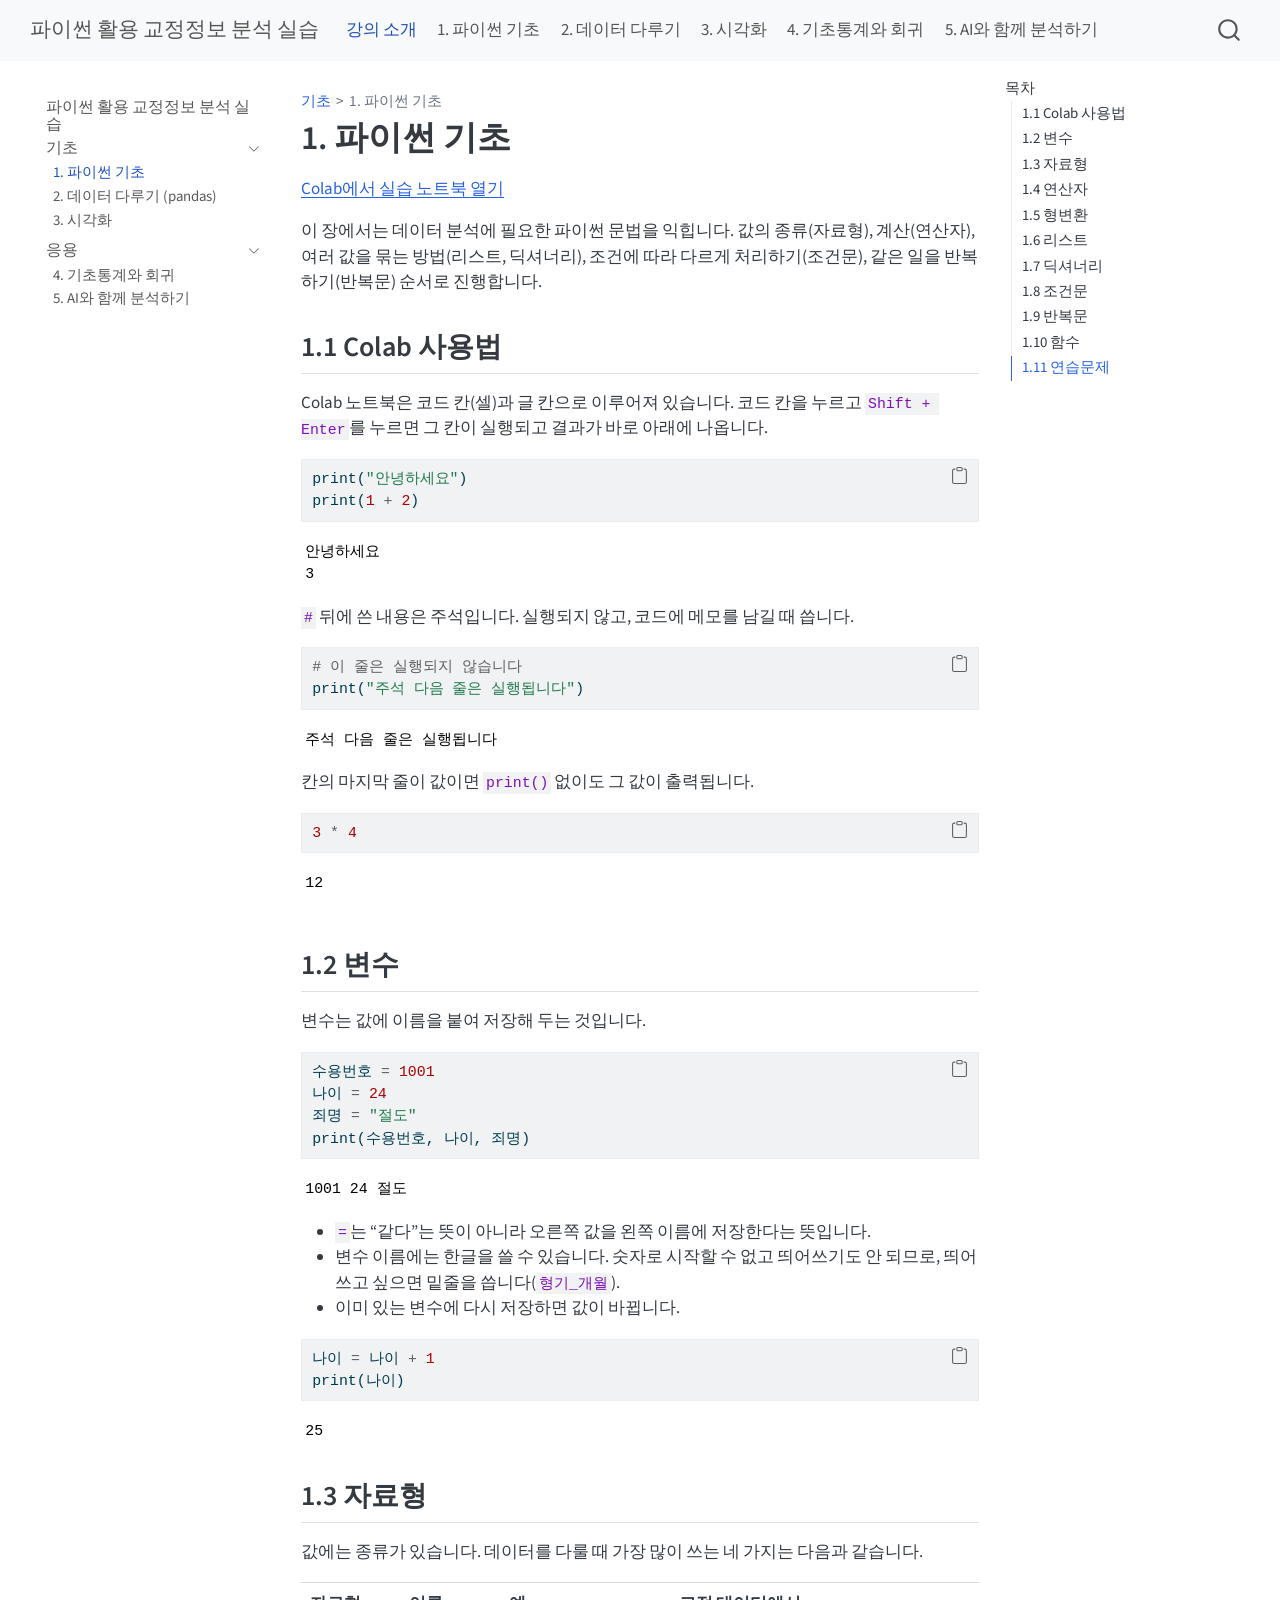
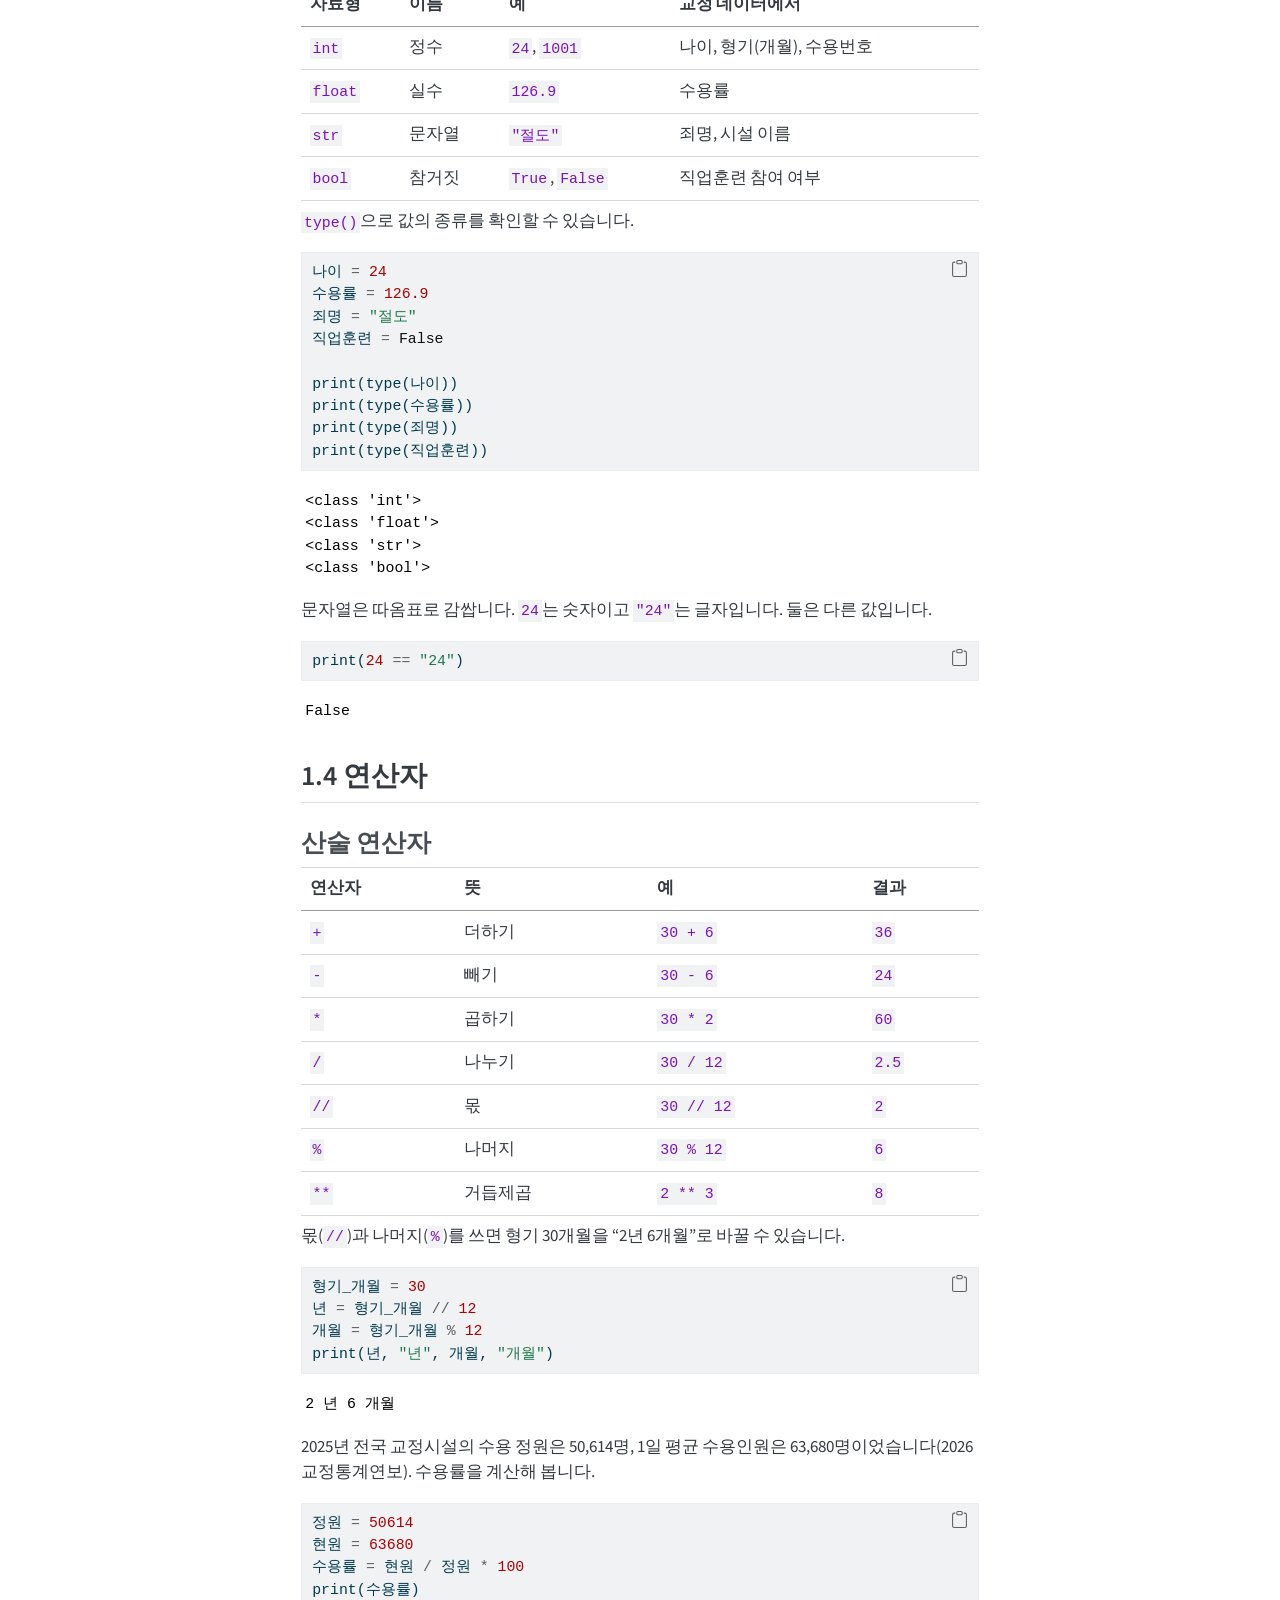
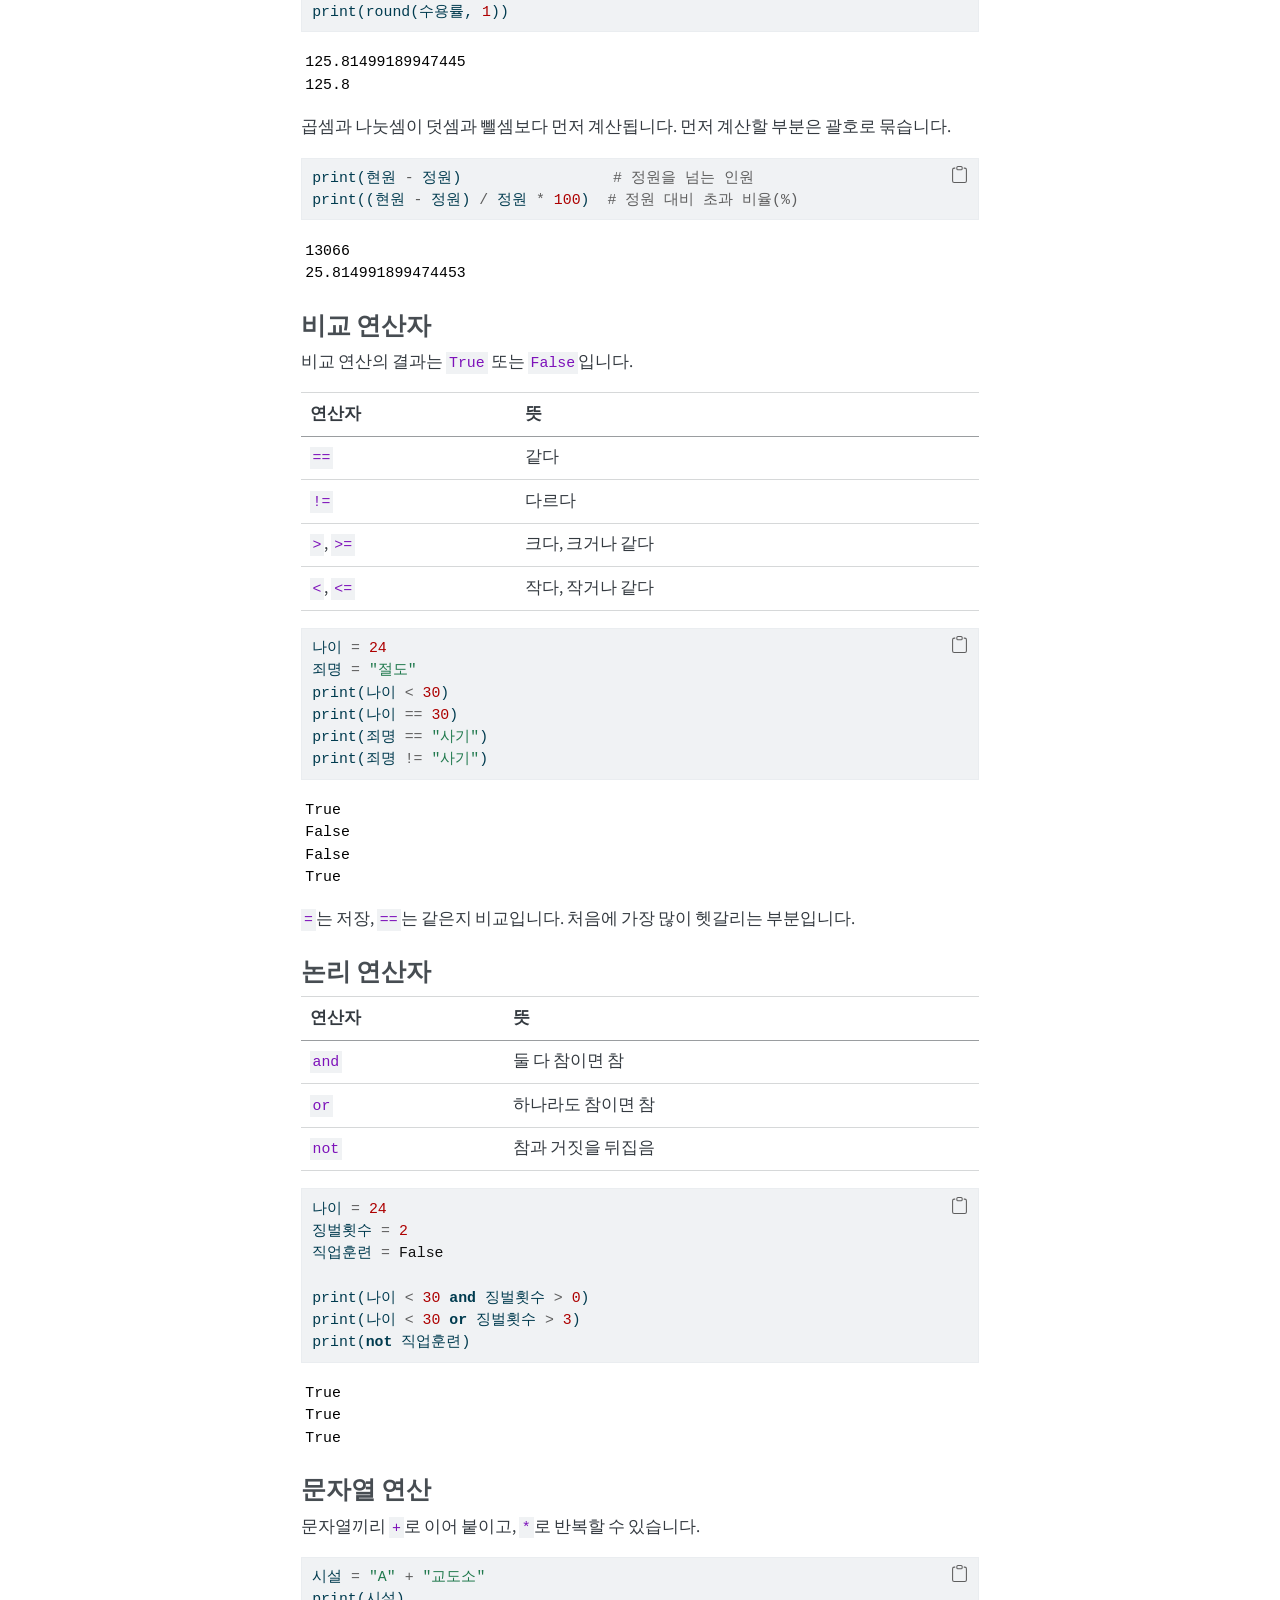
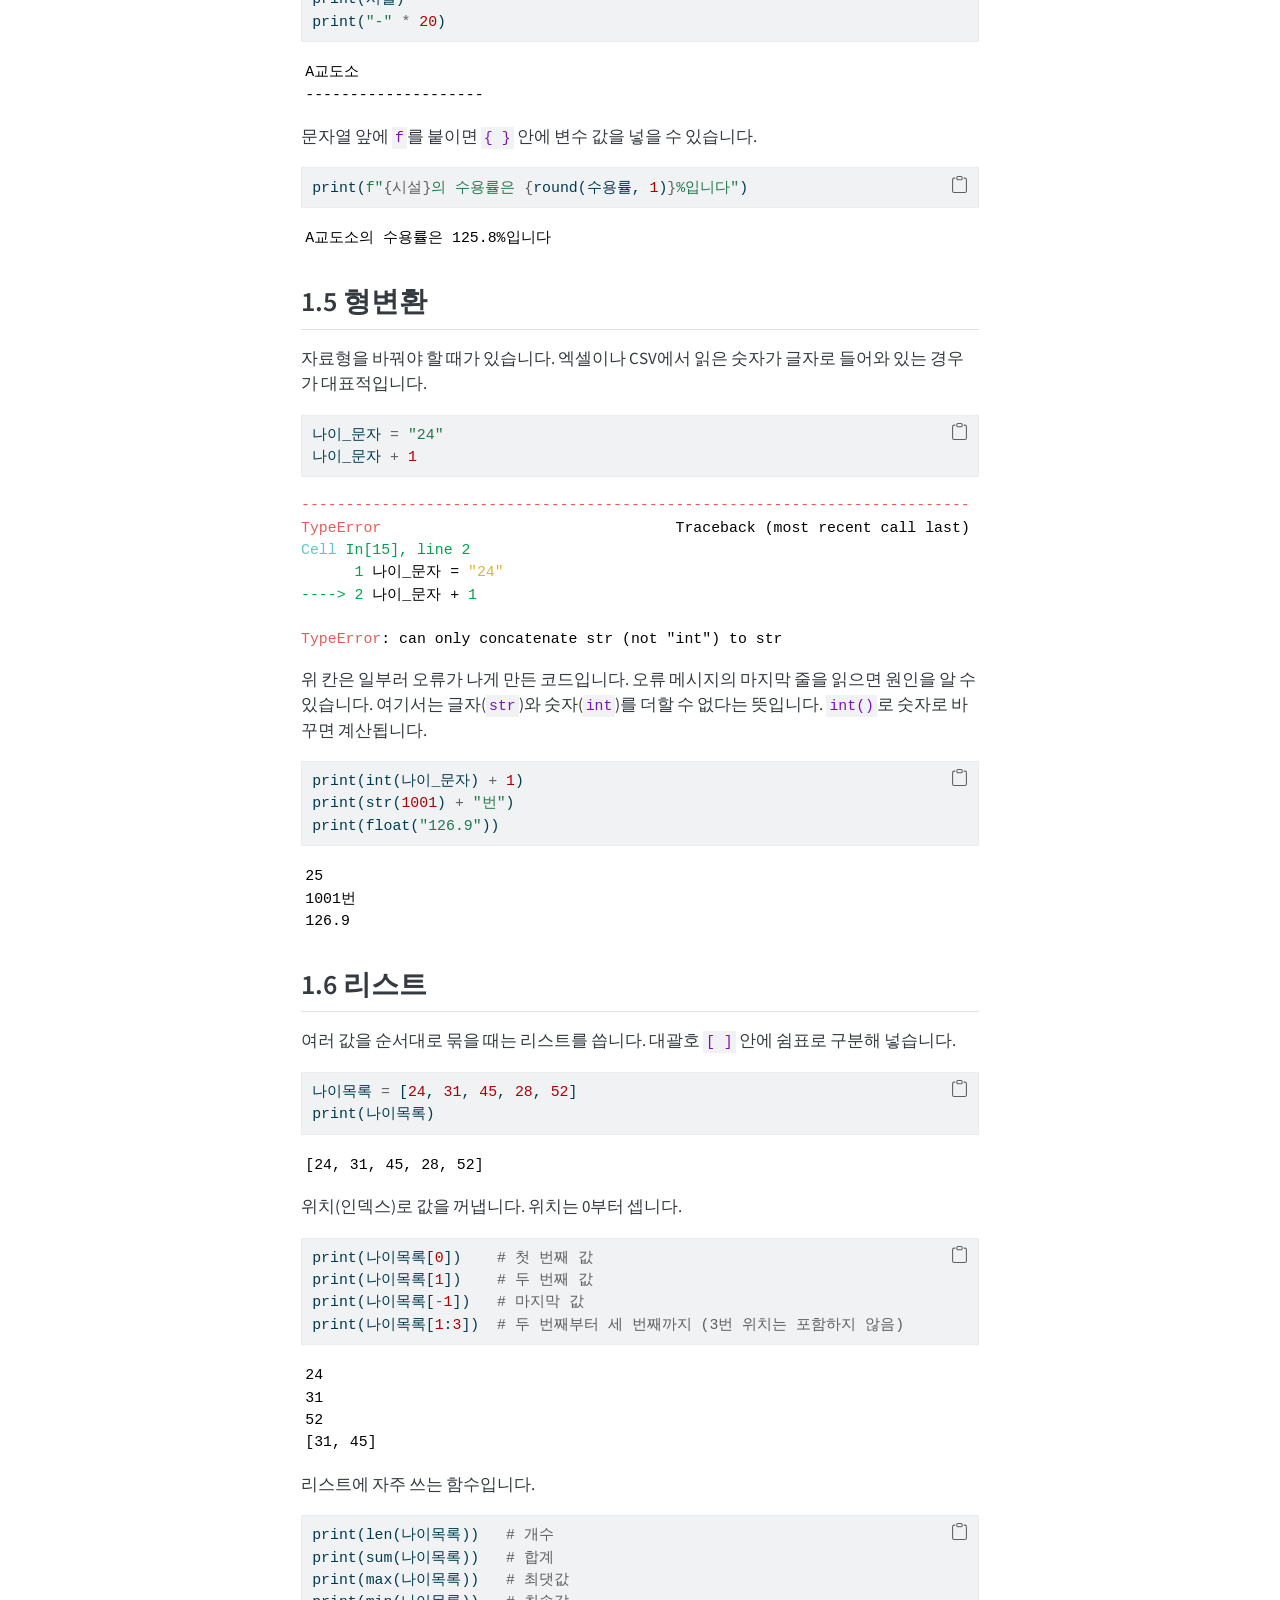
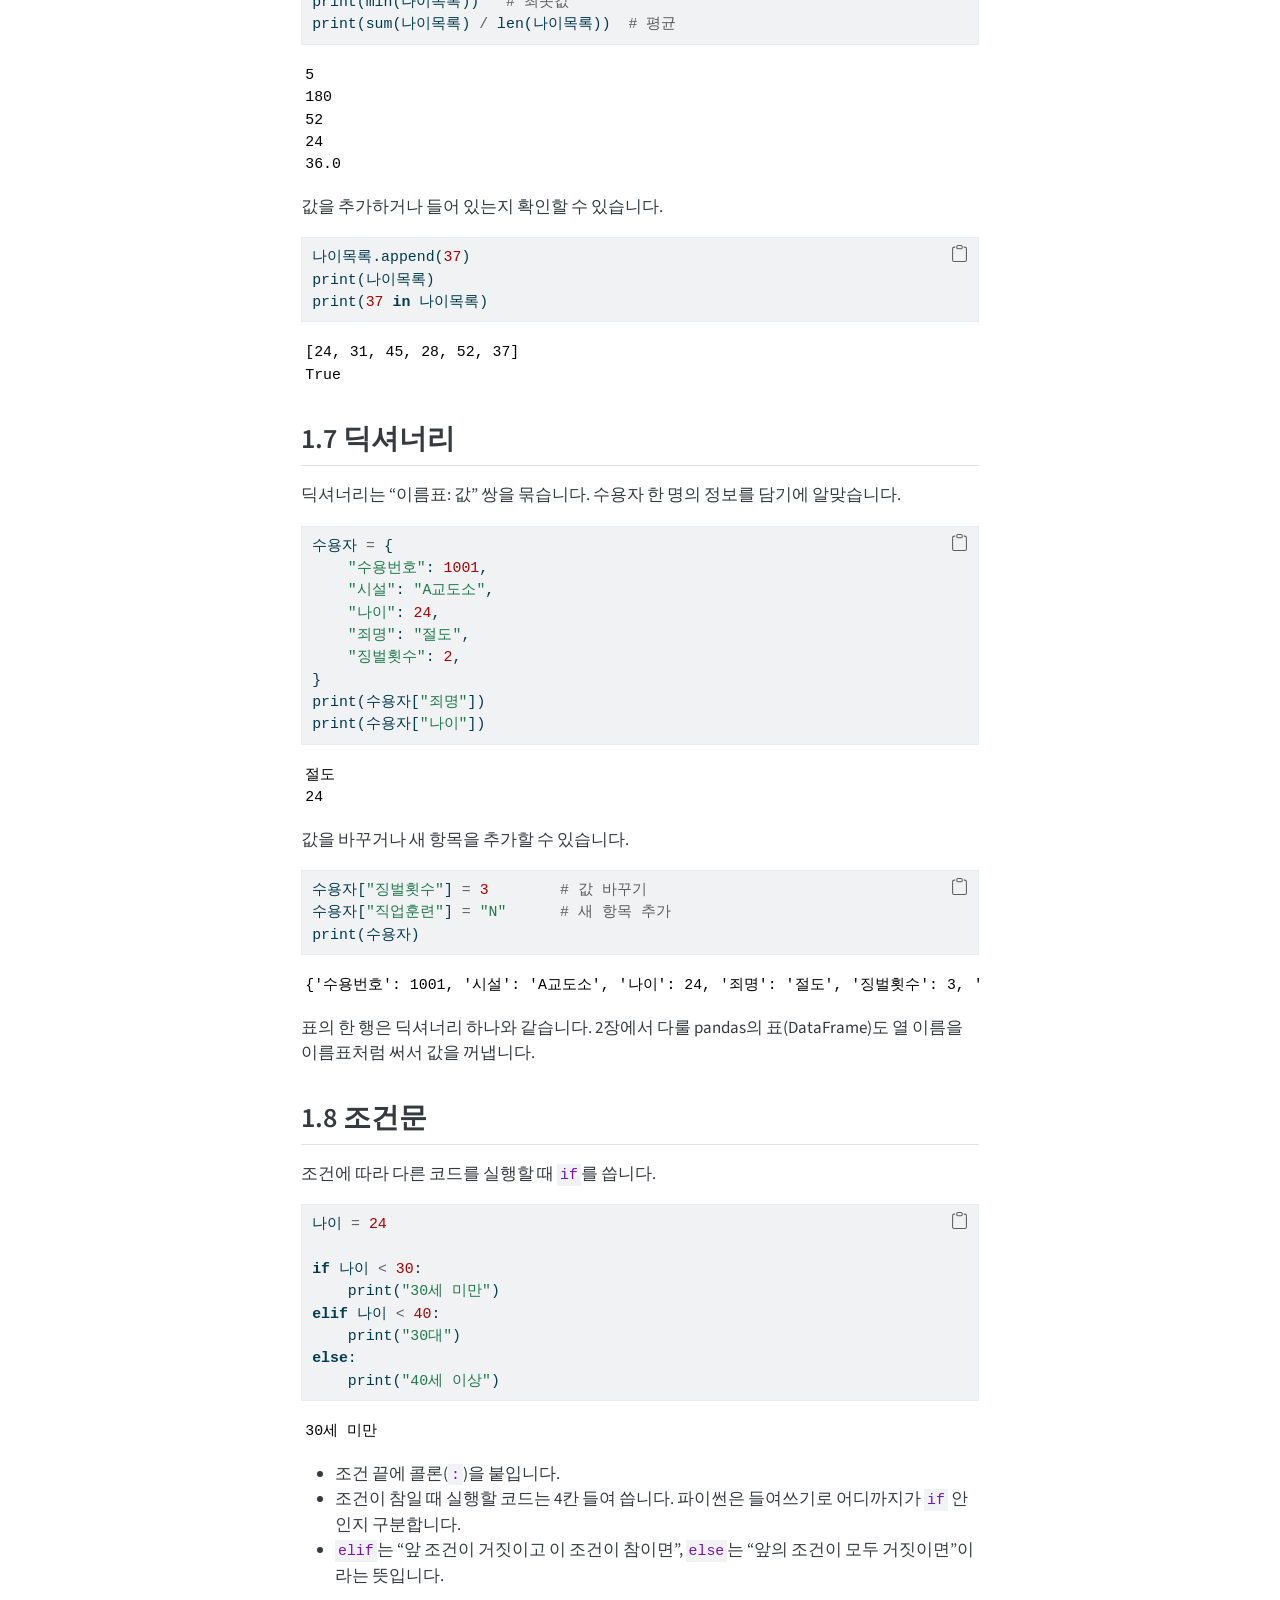
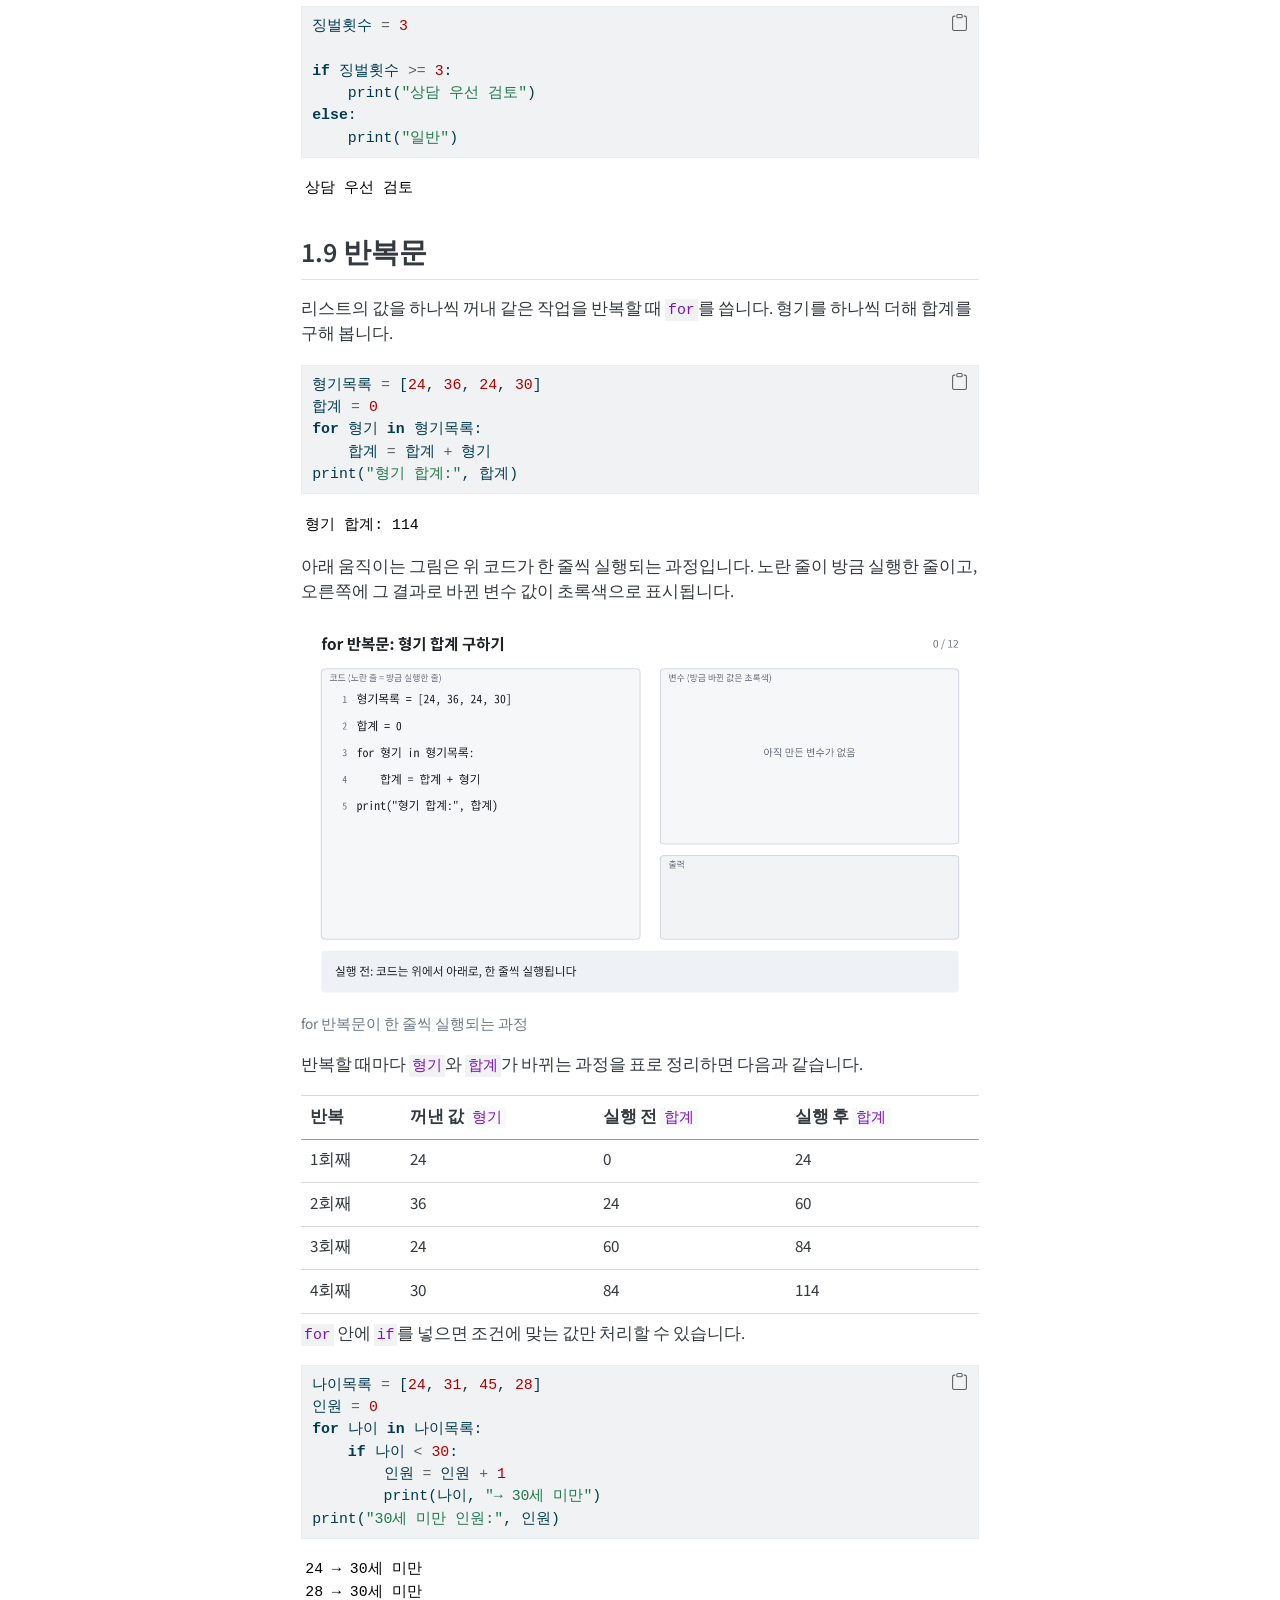
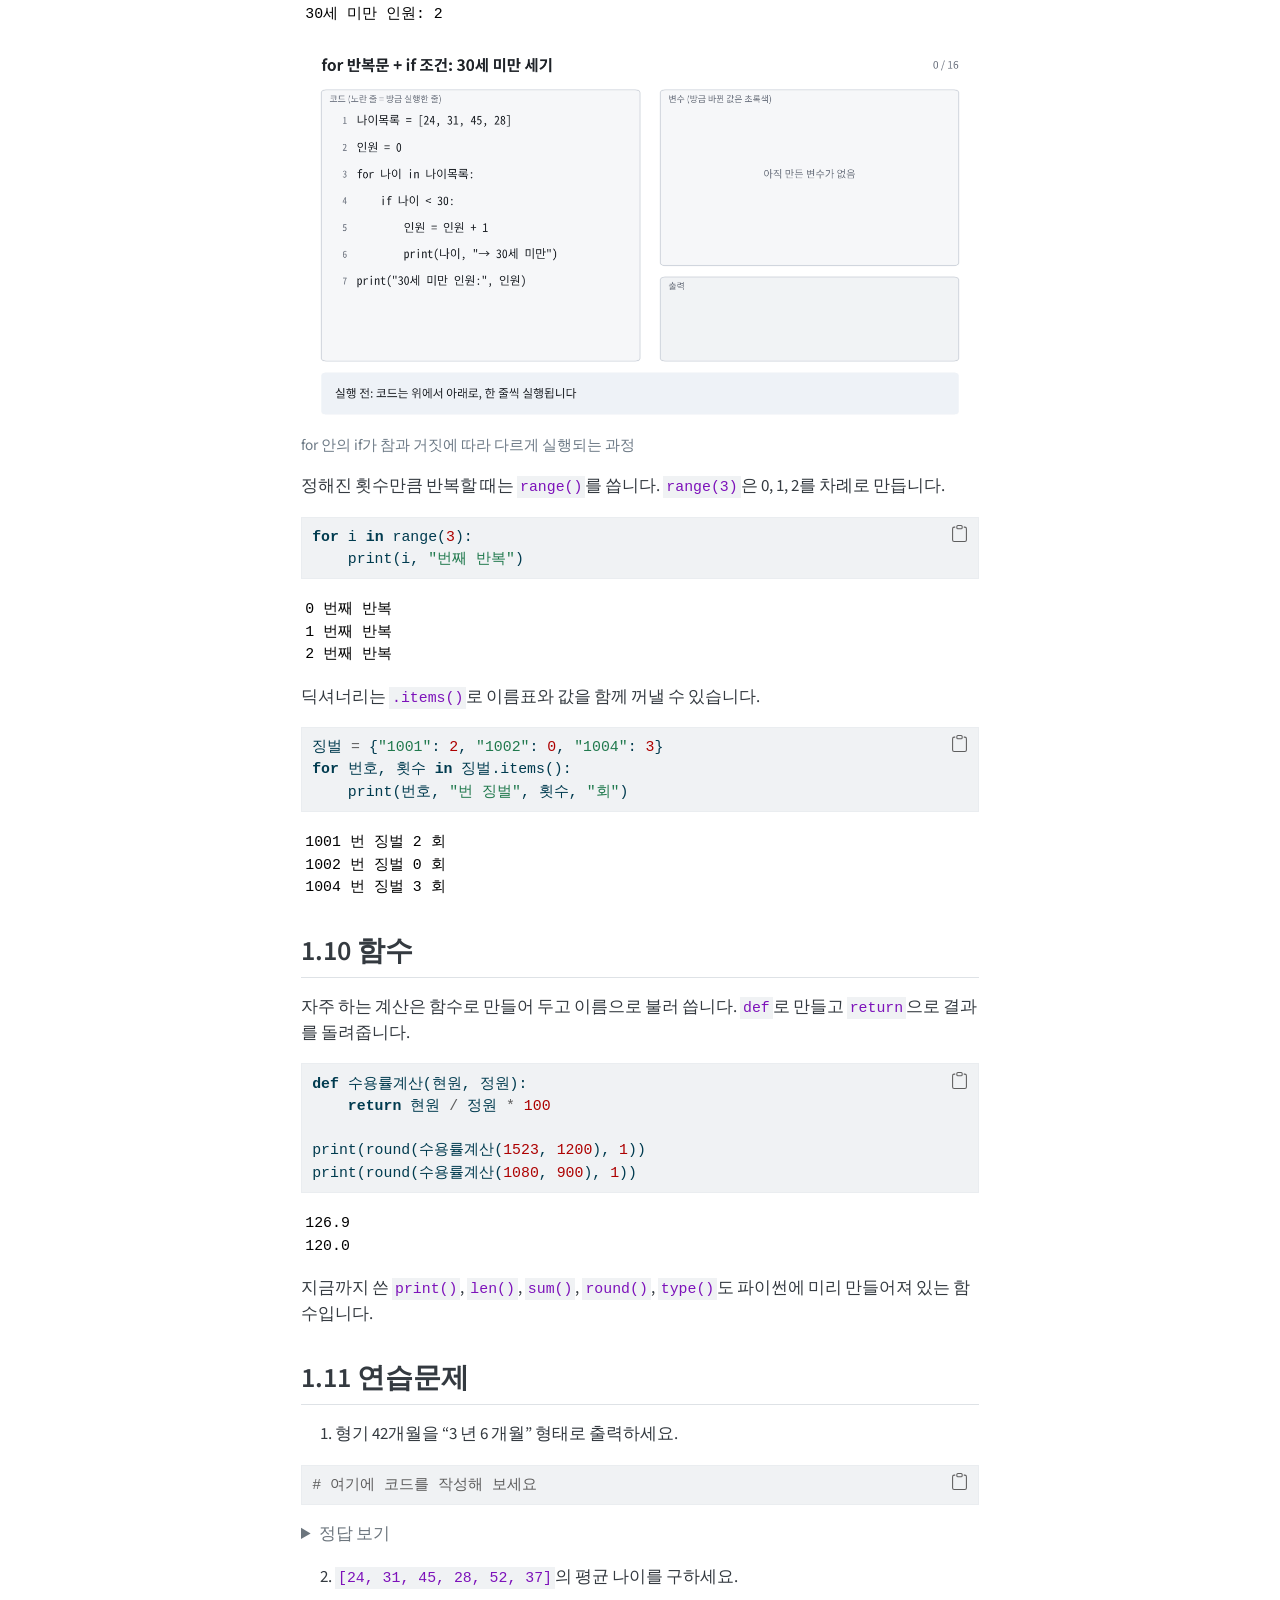
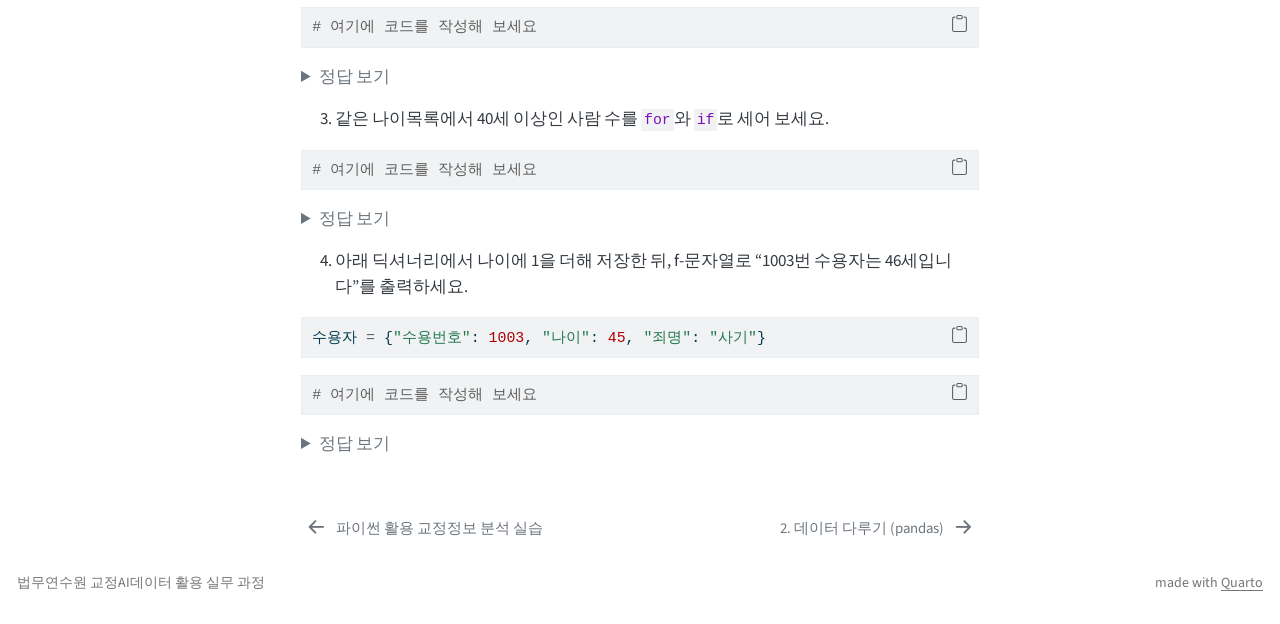
==== docs/01_python_basics.html @ 76ef96a1 "강의자료 초안: Quarto 웹사이트(1~5장), Colab 노트북, 움짤과 생성 도구" ====
<!DOCTYPE html>
<html xmlns="http://www.w3.org/1999/xhtml" lang="ko" xml:lang="ko"><head>

<meta charset="utf-8">
<meta name="generator" content="quarto-1.10.20">

<meta name="viewport" content="width=device-width, initial-scale=1.0, user-scalable=yes">


<title>1. 파이썬 기초 – 파이썬 활용 교정정보 분석 실습</title>
<style>
/* Default styles provided by pandoc.
** See https://pandoc.org/MANUAL.html#variables-for-html for config info.
*/
span.smallcaps{font-variant: small-caps;}
div.columns{display: flex; gap: 1.5em;}
div.column{flex: auto;}
@media screen {
div.columns{gap: min(4vw, 1.5em);}
div.column{overflow-x: auto;}
}
div.hanging-indent{margin-left: 1.5em; text-indent: -1.5em;}
ul.task-list{list-style: none;}
ul.task-list li input[type="checkbox"] {
  width: 0.8em;
  margin: 0 0.8em 0.2em -1em; /* quarto-specific, see https://github.com/quarto-dev/quarto-cli/issues/4556 */ 
  vertical-align: middle;
}
/* CSS for syntax highlighting */
html { -webkit-text-size-adjust: 100%; }
pre > code.sourceCode { white-space: pre; position: relative; }
pre > code.sourceCode > span { display: inline-block; line-height: 1.25; }
pre > code.sourceCode > span:empty { height: 1.2em; }
.sourceCode { overflow: visible; }
code.sourceCode > span { color: inherit; text-decoration: inherit; }
div.sourceCode { margin: 1em 0; }
pre.sourceCode { margin: 0; }
@media screen {
div.sourceCode { overflow: auto; }
}
@media print {
pre > code.sourceCode { white-space: pre-wrap; }
pre > code.sourceCode > span { text-indent: -5em; padding-left: 5em; }
}
pre.numberSource code
  { counter-reset: source-line 0; }
pre.numberSource code > span
  { position: relative; left: -4em; counter-increment: source-line; }
pre.numberSource code > span > a:first-child::before
  { content: counter(source-line);
    position: relative; left: -1em; text-align: right; vertical-align: baseline;
    border: none; display: inline-block;
    -webkit-touch-callout: none; -webkit-user-select: none;
    -khtml-user-select: none; -moz-user-select: none;
    -ms-user-select: none; user-select: none;
    padding: 0 4px; width: 4em;
  }
pre.numberSource { margin-left: 3em;  padding-left: 4px; }
div.sourceCode
  {   }
@media screen {
pre > code.sourceCode > span > a:first-child::before { text-decoration: underline; }
}
</style>


<script src="site_libs/quarto-nav/quarto-nav.js"></script>
<script src="site_libs/quarto-nav/headroom.min.js"></script>
<script src="site_libs/clipboard/clipboard.min.js"></script>
<script src="site_libs/quarto-search/autocomplete.umd.js"></script>
<script src="site_libs/quarto-search/fuse.min.js"></script>
<script src="site_libs/quarto-search/quarto-search.js"></script>
<meta name="quarto:offset" content="./">
<link href="./02_pandas.html" rel="next">
<link href="./index.html" rel="prev">
<script src="site_libs/quarto-html/quarto.js" type="module"></script>
<script src="site_libs/quarto-html/tabsets/tabsets.js" type="module"></script>
<script src="site_libs/quarto-html/popper.min.js"></script>
<script src="site_libs/quarto-html/tippy.umd.min.js"></script>
<script src="site_libs/quarto-html/anchor.min.js"></script>
<link href="site_libs/quarto-html/tippy.css" rel="stylesheet">
<link href="site_libs/quarto-html/quarto-syntax-highlighting-17888a1159294d3eb470f19f6f52f5a5.css" rel="stylesheet" id="quarto-text-highlighting-styles">
<script src="site_libs/bootstrap/bootstrap.min.js"></script>
<link href="site_libs/bootstrap/bootstrap-icons.css" rel="stylesheet">
<link href="site_libs/bootstrap/bootstrap-2933ca209de16f787bfe4fe53c4e45ee.min.css" rel="stylesheet" append-hash="true" id="quarto-bootstrap" data-mode="light">
<script id="quarto-search-options" type="application/json">{
  "location": "navbar",
  "copy-button": false,
  "collapse-after": 3,
  "panel-placement": "end",
  "type": "overlay",
  "limit": 50,
  "keyboard-shortcut": [
    "f",
    "/",
    "s"
  ],
  "show-item-context": false,
  "language": {
    "search-no-results-text": "일치 없음",
    "search-matching-documents-text": "일치된 문서",
    "search-copy-link-title": "검색 링크 복사",
    "search-hide-matches-text": "추가 검색 결과 숨기기",
    "search-more-match-text": "추가 검색결과",
    "search-more-matches-text": "추가 검색결과",
    "search-clear-button-title": "제거",
    "search-text-placeholder": "",
    "search-detached-cancel-button-title": "취소",
    "search-submit-button-title": "검색",
    "search-label": "검색"
  }
}</script>


</head>

<body class="nav-sidebar floating nav-fixed quarto-light">

<div id="quarto-search-results"></div>
  <header id="quarto-header" class="headroom fixed-top">
    <nav class="navbar navbar-expand-lg " data-bs-theme="dark">
      <div class="navbar-container container-fluid">
      <div class="navbar-brand-container mx-auto">
    <a class="navbar-brand" href="./index.html">
    <span class="navbar-title">파이썬 활용 교정정보 분석 실습</span>
    </a>
  </div>
            <div id="quarto-search" class="" title="검색"></div>
          <button class="navbar-toggler" type="button" data-bs-toggle="collapse" data-bs-target="#navbarCollapse" aria-controls="navbarCollapse" role="menu" aria-expanded="false" aria-label="탐색 전환" onclick="if (window.quartoToggleHeadroom) { window.quartoToggleHeadroom(); }">
  <span class="navbar-toggler-icon"></span>
</button>
          <div class="collapse navbar-collapse" id="navbarCollapse">
            <ul class="navbar-nav navbar-nav-scroll me-auto">
  <li class="nav-item">
    <a class="nav-link active" href="./index.html" aria-current="page"> 
<span class="menu-text">강의 소개</span></a>
  </li>  
  <li class="nav-item">
    <a class="nav-link" href="./01_python_basics.html"> 
<span class="menu-text">1. 파이썬 기초</span></a>
  </li>  
  <li class="nav-item">
    <a class="nav-link" href="./02_pandas.html"> 
<span class="menu-text">2. 데이터 다루기</span></a>
  </li>  
  <li class="nav-item">
    <a class="nav-link" href="./03_visualization.html"> 
<span class="menu-text">3. 시각화</span></a>
  </li>  
  <li class="nav-item">
    <a class="nav-link" href="./04_statistics.html"> 
<span class="menu-text">4. 기초통계와 회귀</span></a>
  </li>  
  <li class="nav-item">
    <a class="nav-link" href="./05_ai.html"> 
<span class="menu-text">5. AI와 함께 분석하기</span></a>
  </li>  
</ul>
          </div> <!-- /navcollapse -->
            <div class="quarto-navbar-tools">
</div>
      </div> <!-- /container-fluid -->
    </nav>
  <nav class="quarto-secondary-nav">
    <div class="container-fluid d-flex">
      <button type="button" class="quarto-btn-toggle btn" data-bs-toggle="collapse" role="button" data-bs-target=".quarto-sidebar-collapse-item" aria-controls="quarto-sidebar" aria-expanded="false" aria-label="사이드바 전환" onclick="if (window.quartoToggleHeadroom) { window.quartoToggleHeadroom(); }">
        <i class="bi bi-layout-text-sidebar-reverse"></i>
      </button>
        <nav class="quarto-page-breadcrumbs" aria-label="breadcrumb"><ol class="breadcrumb"><li class="breadcrumb-item"><a href="./01_python_basics.html">기초</a></li><li class="breadcrumb-item"><a href="./01_python_basics.html">1. 파이썬 기초</a></li></ol></nav>
        <a class="flex-grow-1" role="navigation" data-bs-toggle="collapse" data-bs-target=".quarto-sidebar-collapse-item" aria-controls="quarto-sidebar" aria-expanded="false" aria-label="사이드바 전환" onclick="if (window.quartoToggleHeadroom) { window.quartoToggleHeadroom(); }">      
        </a>
    </div>
  </nav>
</header>
<!-- content -->
<div id="quarto-content" class="quarto-container page-columns page-rows-contents page-layout-article page-navbar">
<!-- sidebar -->
  <nav id="quarto-sidebar" class="sidebar collapse collapse-horizontal quarto-sidebar-collapse-item sidebar-navigation floating overflow-auto">
    <div class="sidebar-menu-container"> 
    <ul class="list-unstyled mt-1">
        <li class="sidebar-item">
  <div class="sidebar-item-container"> 
  <a href="./index.html" class="sidebar-item-text sidebar-link">
 <span class="menu-text">파이썬 활용 교정정보 분석 실습</span></a>
  </div>
</li>
        <li class="sidebar-item sidebar-item-section">
      <div class="sidebar-item-container"> 
            <a class="sidebar-item-text sidebar-link text-start" data-bs-toggle="collapse" data-bs-target="#quarto-sidebar-section-1" role="navigation" aria-expanded="true">
 <span class="menu-text">기초</span></a>
          <a class="sidebar-item-toggle text-start" data-bs-toggle="collapse" data-bs-target="#quarto-sidebar-section-1" role="navigation" aria-expanded="true" aria-label="토글 섹션">
            <i class="bi bi-chevron-right ms-2"></i>
          </a> 
      </div>
      <ul id="quarto-sidebar-section-1" class="collapse list-unstyled sidebar-section depth1 show">  
          <li class="sidebar-item">
  <div class="sidebar-item-container"> 
  <a href="./01_python_basics.html" class="sidebar-item-text sidebar-link active">
 <span class="menu-text">1. 파이썬 기초</span></a>
  </div>
</li>
          <li class="sidebar-item">
  <div class="sidebar-item-container"> 
  <a href="./02_pandas.html" class="sidebar-item-text sidebar-link">
 <span class="menu-text">2. 데이터 다루기 (pandas)</span></a>
  </div>
</li>
          <li class="sidebar-item">
  <div class="sidebar-item-container"> 
  <a href="./03_visualization.html" class="sidebar-item-text sidebar-link">
 <span class="menu-text">3. 시각화</span></a>
  </div>
</li>
      </ul>
  </li>
        <li class="sidebar-item sidebar-item-section">
      <div class="sidebar-item-container"> 
            <a class="sidebar-item-text sidebar-link text-start" data-bs-toggle="collapse" data-bs-target="#quarto-sidebar-section-2" role="navigation" aria-expanded="true">
 <span class="menu-text">응용</span></a>
          <a class="sidebar-item-toggle text-start" data-bs-toggle="collapse" data-bs-target="#quarto-sidebar-section-2" role="navigation" aria-expanded="true" aria-label="토글 섹션">
            <i class="bi bi-chevron-right ms-2"></i>
          </a> 
      </div>
      <ul id="quarto-sidebar-section-2" class="collapse list-unstyled sidebar-section depth1 show">  
          <li class="sidebar-item">
  <div class="sidebar-item-container"> 
  <a href="./04_statistics.html" class="sidebar-item-text sidebar-link">
 <span class="menu-text">4. 기초통계와 회귀</span></a>
  </div>
</li>
          <li class="sidebar-item">
  <div class="sidebar-item-container"> 
  <a href="./05_ai.html" class="sidebar-item-text sidebar-link">
 <span class="menu-text">5. AI와 함께 분석하기</span></a>
  </div>
</li>
      </ul>
  </li>
    </ul>
    </div>
</nav>
<div id="quarto-sidebar-glass" class="quarto-sidebar-collapse-item" data-bs-toggle="collapse" data-bs-target=".quarto-sidebar-collapse-item"></div>
<!-- margin-sidebar -->
    <div id="quarto-margin-sidebar" class="sidebar margin-sidebar">
        <nav id="TOC" role="doc-toc" class="toc-active">
    <h2 id="toc-title">목차</h2>
   
  <ul>
  <li><a href="#colab-사용법" id="toc-colab-사용법" class="nav-link active" data-scroll-target="#colab-사용법">1.1 Colab 사용법</a></li>
  <li><a href="#변수" id="toc-변수" class="nav-link" data-scroll-target="#변수">1.2 변수</a></li>
  <li><a href="#자료형" id="toc-자료형" class="nav-link" data-scroll-target="#자료형">1.3 자료형</a></li>
  <li><a href="#연산자" id="toc-연산자" class="nav-link" data-scroll-target="#연산자">1.4 연산자</a>
  <ul class="collapse">
  <li><a href="#산술-연산자" id="toc-산술-연산자" class="nav-link" data-scroll-target="#산술-연산자">산술 연산자</a></li>
  <li><a href="#비교-연산자" id="toc-비교-연산자" class="nav-link" data-scroll-target="#비교-연산자">비교 연산자</a></li>
  <li><a href="#논리-연산자" id="toc-논리-연산자" class="nav-link" data-scroll-target="#논리-연산자">논리 연산자</a></li>
  <li><a href="#문자열-연산" id="toc-문자열-연산" class="nav-link" data-scroll-target="#문자열-연산">문자열 연산</a></li>
  </ul></li>
  <li><a href="#형변환" id="toc-형변환" class="nav-link" data-scroll-target="#형변환">1.5 형변환</a></li>
  <li><a href="#리스트" id="toc-리스트" class="nav-link" data-scroll-target="#리스트">1.6 리스트</a></li>
  <li><a href="#딕셔너리" id="toc-딕셔너리" class="nav-link" data-scroll-target="#딕셔너리">1.7 딕셔너리</a></li>
  <li><a href="#조건문" id="toc-조건문" class="nav-link" data-scroll-target="#조건문">1.8 조건문</a></li>
  <li><a href="#반복문" id="toc-반복문" class="nav-link" data-scroll-target="#반복문">1.9 반복문</a></li>
  <li><a href="#함수" id="toc-함수" class="nav-link" data-scroll-target="#함수">1.10 함수</a></li>
  <li><a href="#연습문제" id="toc-연습문제" class="nav-link" data-scroll-target="#연습문제">1.11 연습문제</a></li>
  </ul>
</nav>
    </div>
<!-- main -->
<main class="content" id="quarto-document-content">

<header id="title-block-header" class="quarto-title-block default"><nav class="quarto-page-breadcrumbs quarto-title-breadcrumbs d-none d-lg-block" aria-label="breadcrumb"><ol class="breadcrumb"><li class="breadcrumb-item"><a href="./01_python_basics.html">기초</a></li><li class="breadcrumb-item"><a href="./01_python_basics.html">1. 파이썬 기초</a></li></ol></nav>
<div class="quarto-title">
<h1 class="title">1. 파이썬 기초</h1>
</div>



<div class="quarto-title-meta">

    
  
    
  </div>
  


</header>


<p><a href="https://colab.research.google.com/github/StatJeong/moj-python-lecture/blob/main/notebooks/01_python_basics.ipynb">Colab에서 실습 노트북 열기</a></p>
<p>이 장에서는 데이터 분석에 필요한 파이썬 문법을 익힙니다. 값의 종류(자료형), 계산(연산자), 여러 값을 묶는 방법(리스트, 딕셔너리), 조건에 따라 다르게 처리하기(조건문), 같은 일을 반복하기(반복문) 순서로 진행합니다.</p>
<section id="colab-사용법" class="level2">
<h2 class="anchored" data-anchor-id="colab-사용법">1.1 Colab 사용법</h2>
<p>Colab 노트북은 코드 칸(셀)과 글 칸으로 이루어져 있습니다. 코드 칸을 누르고 <code>Shift + Enter</code>를 누르면 그 칸이 실행되고 결과가 바로 아래에 나옵니다.</p>
<div id="c7ac6b83" class="cell" data-execution_count="1">
<div class="code-copy-outer-scaffold"><div class="sourceCode cell-code" id="cb1"><pre class="sourceCode python code-with-copy"><code class="sourceCode python"><span id="cb1-1"><a href="#cb1-1" aria-hidden="true" tabindex="-1"></a><span class="bu">print</span>(<span class="st">"안녕하세요"</span>)</span>
<span id="cb1-2"><a href="#cb1-2" aria-hidden="true" tabindex="-1"></a><span class="bu">print</span>(<span class="dv">1</span> <span class="op">+</span> <span class="dv">2</span>)</span></code></pre></div><button title="클립보드 복사" class="code-copy-button"><i class="bi"></i></button></div>
<div class="cell-output cell-output-stdout">
<pre><code>안녕하세요
3</code></pre>
</div>
</div>
<p><code>#</code> 뒤에 쓴 내용은 주석입니다. 실행되지 않고, 코드에 메모를 남길 때 씁니다.</p>
<div id="21a04f93" class="cell" data-execution_count="2">
<div class="code-copy-outer-scaffold"><div class="sourceCode cell-code" id="cb3"><pre class="sourceCode python code-with-copy"><code class="sourceCode python"><span id="cb3-1"><a href="#cb3-1" aria-hidden="true" tabindex="-1"></a><span class="co"># 이 줄은 실행되지 않습니다</span></span>
<span id="cb3-2"><a href="#cb3-2" aria-hidden="true" tabindex="-1"></a><span class="bu">print</span>(<span class="st">"주석 다음 줄은 실행됩니다"</span>)</span></code></pre></div><button title="클립보드 복사" class="code-copy-button"><i class="bi"></i></button></div>
<div class="cell-output cell-output-stdout">
<pre><code>주석 다음 줄은 실행됩니다</code></pre>
</div>
</div>
<p>칸의 마지막 줄이 값이면 <code>print()</code> 없이도 그 값이 출력됩니다.</p>
<div id="efe894ca" class="cell" data-execution_count="3">
<div class="code-copy-outer-scaffold"><div class="sourceCode cell-code" id="cb5"><pre class="sourceCode python code-with-copy"><code class="sourceCode python"><span id="cb5-1"><a href="#cb5-1" aria-hidden="true" tabindex="-1"></a><span class="dv">3</span> <span class="op">*</span> <span class="dv">4</span></span></code></pre></div><button title="클립보드 복사" class="code-copy-button"><i class="bi"></i></button></div>
<div class="cell-output cell-output-display" data-execution_count="3">
<pre><code>12</code></pre>
</div>
</div>
</section>
<section id="변수" class="level2">
<h2 class="anchored" data-anchor-id="변수">1.2 변수</h2>
<p>변수는 값에 이름을 붙여 저장해 두는 것입니다.</p>
<div id="a4bbb0d5" class="cell" data-execution_count="4">
<div class="code-copy-outer-scaffold"><div class="sourceCode cell-code" id="cb7"><pre class="sourceCode python code-with-copy"><code class="sourceCode python"><span id="cb7-1"><a href="#cb7-1" aria-hidden="true" tabindex="-1"></a>수용번호 <span class="op">=</span> <span class="dv">1001</span></span>
<span id="cb7-2"><a href="#cb7-2" aria-hidden="true" tabindex="-1"></a>나이 <span class="op">=</span> <span class="dv">24</span></span>
<span id="cb7-3"><a href="#cb7-3" aria-hidden="true" tabindex="-1"></a>죄명 <span class="op">=</span> <span class="st">"절도"</span></span>
<span id="cb7-4"><a href="#cb7-4" aria-hidden="true" tabindex="-1"></a><span class="bu">print</span>(수용번호, 나이, 죄명)</span></code></pre></div><button title="클립보드 복사" class="code-copy-button"><i class="bi"></i></button></div>
<div class="cell-output cell-output-stdout">
<pre><code>1001 24 절도</code></pre>
</div>
</div>
<ul>
<li><code>=</code>는 “같다”는 뜻이 아니라 오른쪽 값을 왼쪽 이름에 저장한다는 뜻입니다.</li>
<li>변수 이름에는 한글을 쓸 수 있습니다. 숫자로 시작할 수 없고 띄어쓰기도 안 되므로, 띄어 쓰고 싶으면 밑줄을 씁니다(<code>형기_개월</code>).</li>
<li>이미 있는 변수에 다시 저장하면 값이 바뀝니다.</li>
</ul>
<div id="533200b5" class="cell" data-execution_count="5">
<div class="code-copy-outer-scaffold"><div class="sourceCode cell-code" id="cb9"><pre class="sourceCode python code-with-copy"><code class="sourceCode python"><span id="cb9-1"><a href="#cb9-1" aria-hidden="true" tabindex="-1"></a>나이 <span class="op">=</span> 나이 <span class="op">+</span> <span class="dv">1</span></span>
<span id="cb9-2"><a href="#cb9-2" aria-hidden="true" tabindex="-1"></a><span class="bu">print</span>(나이)</span></code></pre></div><button title="클립보드 복사" class="code-copy-button"><i class="bi"></i></button></div>
<div class="cell-output cell-output-stdout">
<pre><code>25</code></pre>
</div>
</div>
</section>
<section id="자료형" class="level2">
<h2 class="anchored" data-anchor-id="자료형">1.3 자료형</h2>
<p>값에는 종류가 있습니다. 데이터를 다룰 때 가장 많이 쓰는 네 가지는 다음과 같습니다.</p>
<table class="caption-top table">
<thead>
<tr class="header">
<th>자료형</th>
<th>이름</th>
<th>예</th>
<th>교정 데이터에서</th>
</tr>
</thead>
<tbody>
<tr class="odd">
<td><code>int</code></td>
<td>정수</td>
<td><code>24</code>, <code>1001</code></td>
<td>나이, 형기(개월), 수용번호</td>
</tr>
<tr class="even">
<td><code>float</code></td>
<td>실수</td>
<td><code>126.9</code></td>
<td>수용률</td>
</tr>
<tr class="odd">
<td><code>str</code></td>
<td>문자열</td>
<td><code>"절도"</code></td>
<td>죄명, 시설 이름</td>
</tr>
<tr class="even">
<td><code>bool</code></td>
<td>참거짓</td>
<td><code>True</code>, <code>False</code></td>
<td>직업훈련 참여 여부</td>
</tr>
</tbody>
</table>
<p><code>type()</code>으로 값의 종류를 확인할 수 있습니다.</p>
<div id="a57ddb5e" class="cell" data-execution_count="6">
<div class="code-copy-outer-scaffold"><div class="sourceCode cell-code" id="cb11"><pre class="sourceCode python code-with-copy"><code class="sourceCode python"><span id="cb11-1"><a href="#cb11-1" aria-hidden="true" tabindex="-1"></a>나이 <span class="op">=</span> <span class="dv">24</span></span>
<span id="cb11-2"><a href="#cb11-2" aria-hidden="true" tabindex="-1"></a>수용률 <span class="op">=</span> <span class="fl">126.9</span></span>
<span id="cb11-3"><a href="#cb11-3" aria-hidden="true" tabindex="-1"></a>죄명 <span class="op">=</span> <span class="st">"절도"</span></span>
<span id="cb11-4"><a href="#cb11-4" aria-hidden="true" tabindex="-1"></a>직업훈련 <span class="op">=</span> <span class="va">False</span></span>
<span id="cb11-5"><a href="#cb11-5" aria-hidden="true" tabindex="-1"></a></span>
<span id="cb11-6"><a href="#cb11-6" aria-hidden="true" tabindex="-1"></a><span class="bu">print</span>(<span class="bu">type</span>(나이))</span>
<span id="cb11-7"><a href="#cb11-7" aria-hidden="true" tabindex="-1"></a><span class="bu">print</span>(<span class="bu">type</span>(수용률))</span>
<span id="cb11-8"><a href="#cb11-8" aria-hidden="true" tabindex="-1"></a><span class="bu">print</span>(<span class="bu">type</span>(죄명))</span>
<span id="cb11-9"><a href="#cb11-9" aria-hidden="true" tabindex="-1"></a><span class="bu">print</span>(<span class="bu">type</span>(직업훈련))</span></code></pre></div><button title="클립보드 복사" class="code-copy-button"><i class="bi"></i></button></div>
<div class="cell-output cell-output-stdout">
<pre><code>&lt;class 'int'&gt;
&lt;class 'float'&gt;
&lt;class 'str'&gt;
&lt;class 'bool'&gt;</code></pre>
</div>
</div>
<p>문자열은 따옴표로 감쌉니다. <code>24</code>는 숫자이고 <code>"24"</code>는 글자입니다. 둘은 다른 값입니다.</p>
<div id="58242ae8" class="cell" data-execution_count="7">
<div class="code-copy-outer-scaffold"><div class="sourceCode cell-code" id="cb13"><pre class="sourceCode python code-with-copy"><code class="sourceCode python"><span id="cb13-1"><a href="#cb13-1" aria-hidden="true" tabindex="-1"></a><span class="bu">print</span>(<span class="dv">24</span> <span class="op">==</span> <span class="st">"24"</span>)</span></code></pre></div><button title="클립보드 복사" class="code-copy-button"><i class="bi"></i></button></div>
<div class="cell-output cell-output-stdout">
<pre><code>False</code></pre>
</div>
</div>
</section>
<section id="연산자" class="level2">
<h2 class="anchored" data-anchor-id="연산자">1.4 연산자</h2>
<section id="산술-연산자" class="level3">
<h3 class="anchored" data-anchor-id="산술-연산자">산술 연산자</h3>
<table class="caption-top table">
<thead>
<tr class="header">
<th>연산자</th>
<th>뜻</th>
<th>예</th>
<th>결과</th>
</tr>
</thead>
<tbody>
<tr class="odd">
<td><code>+</code></td>
<td>더하기</td>
<td><code>30 + 6</code></td>
<td><code>36</code></td>
</tr>
<tr class="even">
<td><code>-</code></td>
<td>빼기</td>
<td><code>30 - 6</code></td>
<td><code>24</code></td>
</tr>
<tr class="odd">
<td><code>*</code></td>
<td>곱하기</td>
<td><code>30 * 2</code></td>
<td><code>60</code></td>
</tr>
<tr class="even">
<td><code>/</code></td>
<td>나누기</td>
<td><code>30 / 12</code></td>
<td><code>2.5</code></td>
</tr>
<tr class="odd">
<td><code>//</code></td>
<td>몫</td>
<td><code>30 // 12</code></td>
<td><code>2</code></td>
</tr>
<tr class="even">
<td><code>%</code></td>
<td>나머지</td>
<td><code>30 % 12</code></td>
<td><code>6</code></td>
</tr>
<tr class="odd">
<td><code>**</code></td>
<td>거듭제곱</td>
<td><code>2 ** 3</code></td>
<td><code>8</code></td>
</tr>
</tbody>
</table>
<p>몫(<code>//</code>)과 나머지(<code>%</code>)를 쓰면 형기 30개월을 “2년 6개월”로 바꿀 수 있습니다.</p>
<div id="60c0ebc2" class="cell" data-execution_count="8">
<div class="code-copy-outer-scaffold"><div class="sourceCode cell-code" id="cb15"><pre class="sourceCode python code-with-copy"><code class="sourceCode python"><span id="cb15-1"><a href="#cb15-1" aria-hidden="true" tabindex="-1"></a>형기_개월 <span class="op">=</span> <span class="dv">30</span></span>
<span id="cb15-2"><a href="#cb15-2" aria-hidden="true" tabindex="-1"></a>년 <span class="op">=</span> 형기_개월 <span class="op">//</span> <span class="dv">12</span></span>
<span id="cb15-3"><a href="#cb15-3" aria-hidden="true" tabindex="-1"></a>개월 <span class="op">=</span> 형기_개월 <span class="op">%</span> <span class="dv">12</span></span>
<span id="cb15-4"><a href="#cb15-4" aria-hidden="true" tabindex="-1"></a><span class="bu">print</span>(년, <span class="st">"년"</span>, 개월, <span class="st">"개월"</span>)</span></code></pre></div><button title="클립보드 복사" class="code-copy-button"><i class="bi"></i></button></div>
<div class="cell-output cell-output-stdout">
<pre><code>2 년 6 개월</code></pre>
</div>
</div>
<p>2025년 전국 교정시설의 수용 정원은 50,614명, 1일 평균 수용인원은 63,680명이었습니다(2026 교정통계연보). 수용률을 계산해 봅니다.</p>
<div id="30b6fe95" class="cell" data-execution_count="9">
<div class="code-copy-outer-scaffold"><div class="sourceCode cell-code" id="cb17"><pre class="sourceCode python code-with-copy"><code class="sourceCode python"><span id="cb17-1"><a href="#cb17-1" aria-hidden="true" tabindex="-1"></a>정원 <span class="op">=</span> <span class="dv">50614</span></span>
<span id="cb17-2"><a href="#cb17-2" aria-hidden="true" tabindex="-1"></a>현원 <span class="op">=</span> <span class="dv">63680</span></span>
<span id="cb17-3"><a href="#cb17-3" aria-hidden="true" tabindex="-1"></a>수용률 <span class="op">=</span> 현원 <span class="op">/</span> 정원 <span class="op">*</span> <span class="dv">100</span></span>
<span id="cb17-4"><a href="#cb17-4" aria-hidden="true" tabindex="-1"></a><span class="bu">print</span>(수용률)</span>
<span id="cb17-5"><a href="#cb17-5" aria-hidden="true" tabindex="-1"></a><span class="bu">print</span>(<span class="bu">round</span>(수용률, <span class="dv">1</span>))</span></code></pre></div><button title="클립보드 복사" class="code-copy-button"><i class="bi"></i></button></div>
<div class="cell-output cell-output-stdout">
<pre><code>125.81499189947445
125.8</code></pre>
</div>
</div>
<p>곱셈과 나눗셈이 덧셈과 뺄셈보다 먼저 계산됩니다. 먼저 계산할 부분은 괄호로 묶습니다.</p>
<div id="651af9e7" class="cell" data-execution_count="10">
<div class="code-copy-outer-scaffold"><div class="sourceCode cell-code" id="cb19"><pre class="sourceCode python code-with-copy"><code class="sourceCode python"><span id="cb19-1"><a href="#cb19-1" aria-hidden="true" tabindex="-1"></a><span class="bu">print</span>(현원 <span class="op">-</span> 정원)                 <span class="co"># 정원을 넘는 인원</span></span>
<span id="cb19-2"><a href="#cb19-2" aria-hidden="true" tabindex="-1"></a><span class="bu">print</span>((현원 <span class="op">-</span> 정원) <span class="op">/</span> 정원 <span class="op">*</span> <span class="dv">100</span>)  <span class="co"># 정원 대비 초과 비율(%)</span></span></code></pre></div><button title="클립보드 복사" class="code-copy-button"><i class="bi"></i></button></div>
<div class="cell-output cell-output-stdout">
<pre><code>13066
25.814991899474453</code></pre>
</div>
</div>
</section>
<section id="비교-연산자" class="level3">
<h3 class="anchored" data-anchor-id="비교-연산자">비교 연산자</h3>
<p>비교 연산의 결과는 <code>True</code> 또는 <code>False</code>입니다.</p>
<table class="caption-top table">
<thead>
<tr class="header">
<th>연산자</th>
<th>뜻</th>
</tr>
</thead>
<tbody>
<tr class="odd">
<td><code>==</code></td>
<td>같다</td>
</tr>
<tr class="even">
<td><code>!=</code></td>
<td>다르다</td>
</tr>
<tr class="odd">
<td><code>&gt;</code>, <code>&gt;=</code></td>
<td>크다, 크거나 같다</td>
</tr>
<tr class="even">
<td><code>&lt;</code>, <code>&lt;=</code></td>
<td>작다, 작거나 같다</td>
</tr>
</tbody>
</table>
<div id="789e7c86" class="cell" data-execution_count="11">
<div class="code-copy-outer-scaffold"><div class="sourceCode cell-code" id="cb21"><pre class="sourceCode python code-with-copy"><code class="sourceCode python"><span id="cb21-1"><a href="#cb21-1" aria-hidden="true" tabindex="-1"></a>나이 <span class="op">=</span> <span class="dv">24</span></span>
<span id="cb21-2"><a href="#cb21-2" aria-hidden="true" tabindex="-1"></a>죄명 <span class="op">=</span> <span class="st">"절도"</span></span>
<span id="cb21-3"><a href="#cb21-3" aria-hidden="true" tabindex="-1"></a><span class="bu">print</span>(나이 <span class="op">&lt;</span> <span class="dv">30</span>)</span>
<span id="cb21-4"><a href="#cb21-4" aria-hidden="true" tabindex="-1"></a><span class="bu">print</span>(나이 <span class="op">==</span> <span class="dv">30</span>)</span>
<span id="cb21-5"><a href="#cb21-5" aria-hidden="true" tabindex="-1"></a><span class="bu">print</span>(죄명 <span class="op">==</span> <span class="st">"사기"</span>)</span>
<span id="cb21-6"><a href="#cb21-6" aria-hidden="true" tabindex="-1"></a><span class="bu">print</span>(죄명 <span class="op">!=</span> <span class="st">"사기"</span>)</span></code></pre></div><button title="클립보드 복사" class="code-copy-button"><i class="bi"></i></button></div>
<div class="cell-output cell-output-stdout">
<pre><code>True
False
False
True</code></pre>
</div>
</div>
<p><code>=</code>는 저장, <code>==</code>는 같은지 비교입니다. 처음에 가장 많이 헷갈리는 부분입니다.</p>
</section>
<section id="논리-연산자" class="level3">
<h3 class="anchored" data-anchor-id="논리-연산자">논리 연산자</h3>
<table class="caption-top table">
<thead>
<tr class="header">
<th>연산자</th>
<th>뜻</th>
</tr>
</thead>
<tbody>
<tr class="odd">
<td><code>and</code></td>
<td>둘 다 참이면 참</td>
</tr>
<tr class="even">
<td><code>or</code></td>
<td>하나라도 참이면 참</td>
</tr>
<tr class="odd">
<td><code>not</code></td>
<td>참과 거짓을 뒤집음</td>
</tr>
</tbody>
</table>
<div id="4d432e06" class="cell" data-execution_count="12">
<div class="code-copy-outer-scaffold"><div class="sourceCode cell-code" id="cb23"><pre class="sourceCode python code-with-copy"><code class="sourceCode python"><span id="cb23-1"><a href="#cb23-1" aria-hidden="true" tabindex="-1"></a>나이 <span class="op">=</span> <span class="dv">24</span></span>
<span id="cb23-2"><a href="#cb23-2" aria-hidden="true" tabindex="-1"></a>징벌횟수 <span class="op">=</span> <span class="dv">2</span></span>
<span id="cb23-3"><a href="#cb23-3" aria-hidden="true" tabindex="-1"></a>직업훈련 <span class="op">=</span> <span class="va">False</span></span>
<span id="cb23-4"><a href="#cb23-4" aria-hidden="true" tabindex="-1"></a></span>
<span id="cb23-5"><a href="#cb23-5" aria-hidden="true" tabindex="-1"></a><span class="bu">print</span>(나이 <span class="op">&lt;</span> <span class="dv">30</span> <span class="kw">and</span> 징벌횟수 <span class="op">&gt;</span> <span class="dv">0</span>)</span>
<span id="cb23-6"><a href="#cb23-6" aria-hidden="true" tabindex="-1"></a><span class="bu">print</span>(나이 <span class="op">&lt;</span> <span class="dv">30</span> <span class="kw">or</span> 징벌횟수 <span class="op">&gt;</span> <span class="dv">3</span>)</span>
<span id="cb23-7"><a href="#cb23-7" aria-hidden="true" tabindex="-1"></a><span class="bu">print</span>(<span class="kw">not</span> 직업훈련)</span></code></pre></div><button title="클립보드 복사" class="code-copy-button"><i class="bi"></i></button></div>
<div class="cell-output cell-output-stdout">
<pre><code>True
True
True</code></pre>
</div>
</div>
</section>
<section id="문자열-연산" class="level3">
<h3 class="anchored" data-anchor-id="문자열-연산">문자열 연산</h3>
<p>문자열끼리 <code>+</code>로 이어 붙이고, <code>*</code>로 반복할 수 있습니다.</p>
<div id="33caa7e9" class="cell" data-execution_count="13">
<div class="code-copy-outer-scaffold"><div class="sourceCode cell-code" id="cb25"><pre class="sourceCode python code-with-copy"><code class="sourceCode python"><span id="cb25-1"><a href="#cb25-1" aria-hidden="true" tabindex="-1"></a>시설 <span class="op">=</span> <span class="st">"A"</span> <span class="op">+</span> <span class="st">"교도소"</span></span>
<span id="cb25-2"><a href="#cb25-2" aria-hidden="true" tabindex="-1"></a><span class="bu">print</span>(시설)</span>
<span id="cb25-3"><a href="#cb25-3" aria-hidden="true" tabindex="-1"></a><span class="bu">print</span>(<span class="st">"-"</span> <span class="op">*</span> <span class="dv">20</span>)</span></code></pre></div><button title="클립보드 복사" class="code-copy-button"><i class="bi"></i></button></div>
<div class="cell-output cell-output-stdout">
<pre><code>A교도소
--------------------</code></pre>
</div>
</div>
<p>문자열 앞에 <code>f</code>를 붙이면 <code>{ }</code> 안에 변수 값을 넣을 수 있습니다.</p>
<div id="770465b9" class="cell" data-execution_count="14">
<div class="code-copy-outer-scaffold"><div class="sourceCode cell-code" id="cb27"><pre class="sourceCode python code-with-copy"><code class="sourceCode python"><span id="cb27-1"><a href="#cb27-1" aria-hidden="true" tabindex="-1"></a><span class="bu">print</span>(<span class="ss">f"</span><span class="sc">{시설}</span><span class="ss">의 수용률은 </span><span class="sc">{</span><span class="bu">round</span>(수용률, <span class="dv">1</span>)<span class="sc">}</span><span class="ss">%입니다"</span>)</span></code></pre></div><button title="클립보드 복사" class="code-copy-button"><i class="bi"></i></button></div>
<div class="cell-output cell-output-stdout">
<pre><code>A교도소의 수용률은 125.8%입니다</code></pre>
</div>
</div>
</section>
</section>
<section id="형변환" class="level2">
<h2 class="anchored" data-anchor-id="형변환">1.5 형변환</h2>
<p>자료형을 바꿔야 할 때가 있습니다. 엑셀이나 CSV에서 읽은 숫자가 글자로 들어와 있는 경우가 대표적입니다.</p>
<div id="75c171aa" class="cell" data-execution_count="15">
<div class="code-copy-outer-scaffold"><div class="sourceCode cell-code" id="cb29"><pre class="sourceCode python code-with-copy"><code class="sourceCode python"><span id="cb29-1"><a href="#cb29-1" aria-hidden="true" tabindex="-1"></a>나이_문자 <span class="op">=</span> <span class="st">"24"</span></span>
<span id="cb29-2"><a href="#cb29-2" aria-hidden="true" tabindex="-1"></a>나이_문자 <span class="op">+</span> <span class="dv">1</span></span></code></pre></div><button title="클립보드 복사" class="code-copy-button"><i class="bi"></i></button></div>
<div class="cell-output cell-output-error">
<div class="ansi-escaped-output">
<pre><span class="ansi-red-fg">---------------------------------------------------------------------------</span>
<span class="ansi-red-fg">TypeError</span>                                 Traceback (most recent call last)
<span class="ansi-cyan-fg">Cell</span><span class="ansi-cyan-fg"> </span><span class="ansi-green-fg">In[15]</span><span class="ansi-green-fg">, line 2</span>
<span class="ansi-green-fg">      1</span> 나이_문자 = <span class="ansi-yellow-fg">"24"</span>
<span class="ansi-green-fg">----&gt; </span><span class="ansi-green-fg">2</span> 나이_문자 + <span class="ansi-green-fg">1</span>

<span class="ansi-red-fg">TypeError</span>: can only concatenate str (not "int") to str</pre>
</div>
</div>
</div>
<p>위 칸은 일부러 오류가 나게 만든 코드입니다. 오류 메시지의 마지막 줄을 읽으면 원인을 알 수 있습니다. 여기서는 글자(<code>str</code>)와 숫자(<code>int</code>)를 더할 수 없다는 뜻입니다. <code>int()</code>로 숫자로 바꾸면 계산됩니다.</p>
<div id="249b0d5a" class="cell" data-execution_count="16">
<div class="code-copy-outer-scaffold"><div class="sourceCode cell-code" id="cb30"><pre class="sourceCode python code-with-copy"><code class="sourceCode python"><span id="cb30-1"><a href="#cb30-1" aria-hidden="true" tabindex="-1"></a><span class="bu">print</span>(<span class="bu">int</span>(나이_문자) <span class="op">+</span> <span class="dv">1</span>)</span>
<span id="cb30-2"><a href="#cb30-2" aria-hidden="true" tabindex="-1"></a><span class="bu">print</span>(<span class="bu">str</span>(<span class="dv">1001</span>) <span class="op">+</span> <span class="st">"번"</span>)</span>
<span id="cb30-3"><a href="#cb30-3" aria-hidden="true" tabindex="-1"></a><span class="bu">print</span>(<span class="bu">float</span>(<span class="st">"126.9"</span>))</span></code></pre></div><button title="클립보드 복사" class="code-copy-button"><i class="bi"></i></button></div>
<div class="cell-output cell-output-stdout">
<pre><code>25
1001번
126.9</code></pre>
</div>
</div>
</section>
<section id="리스트" class="level2">
<h2 class="anchored" data-anchor-id="리스트">1.6 리스트</h2>
<p>여러 값을 순서대로 묶을 때는 리스트를 씁니다. 대괄호 <code>[ ]</code> 안에 쉼표로 구분해 넣습니다.</p>
<div id="7d29044f" class="cell" data-execution_count="17">
<div class="code-copy-outer-scaffold"><div class="sourceCode cell-code" id="cb32"><pre class="sourceCode python code-with-copy"><code class="sourceCode python"><span id="cb32-1"><a href="#cb32-1" aria-hidden="true" tabindex="-1"></a>나이목록 <span class="op">=</span> [<span class="dv">24</span>, <span class="dv">31</span>, <span class="dv">45</span>, <span class="dv">28</span>, <span class="dv">52</span>]</span>
<span id="cb32-2"><a href="#cb32-2" aria-hidden="true" tabindex="-1"></a><span class="bu">print</span>(나이목록)</span></code></pre></div><button title="클립보드 복사" class="code-copy-button"><i class="bi"></i></button></div>
<div class="cell-output cell-output-stdout">
<pre><code>[24, 31, 45, 28, 52]</code></pre>
</div>
</div>
<p>위치(인덱스)로 값을 꺼냅니다. 위치는 0부터 셉니다.</p>
<div id="24034333" class="cell" data-execution_count="18">
<div class="code-copy-outer-scaffold"><div class="sourceCode cell-code" id="cb34"><pre class="sourceCode python code-with-copy"><code class="sourceCode python"><span id="cb34-1"><a href="#cb34-1" aria-hidden="true" tabindex="-1"></a><span class="bu">print</span>(나이목록[<span class="dv">0</span>])    <span class="co"># 첫 번째 값</span></span>
<span id="cb34-2"><a href="#cb34-2" aria-hidden="true" tabindex="-1"></a><span class="bu">print</span>(나이목록[<span class="dv">1</span>])    <span class="co"># 두 번째 값</span></span>
<span id="cb34-3"><a href="#cb34-3" aria-hidden="true" tabindex="-1"></a><span class="bu">print</span>(나이목록[<span class="op">-</span><span class="dv">1</span>])   <span class="co"># 마지막 값</span></span>
<span id="cb34-4"><a href="#cb34-4" aria-hidden="true" tabindex="-1"></a><span class="bu">print</span>(나이목록[<span class="dv">1</span>:<span class="dv">3</span>])  <span class="co"># 두 번째부터 세 번째까지 (3번 위치는 포함하지 않음)</span></span></code></pre></div><button title="클립보드 복사" class="code-copy-button"><i class="bi"></i></button></div>
<div class="cell-output cell-output-stdout">
<pre><code>24
31
52
[31, 45]</code></pre>
</div>
</div>
<p>리스트에 자주 쓰는 함수입니다.</p>
<div id="e8d9ab4f" class="cell" data-execution_count="19">
<div class="code-copy-outer-scaffold"><div class="sourceCode cell-code" id="cb36"><pre class="sourceCode python code-with-copy"><code class="sourceCode python"><span id="cb36-1"><a href="#cb36-1" aria-hidden="true" tabindex="-1"></a><span class="bu">print</span>(<span class="bu">len</span>(나이목록))   <span class="co"># 개수</span></span>
<span id="cb36-2"><a href="#cb36-2" aria-hidden="true" tabindex="-1"></a><span class="bu">print</span>(<span class="bu">sum</span>(나이목록))   <span class="co"># 합계</span></span>
<span id="cb36-3"><a href="#cb36-3" aria-hidden="true" tabindex="-1"></a><span class="bu">print</span>(<span class="bu">max</span>(나이목록))   <span class="co"># 최댓값</span></span>
<span id="cb36-4"><a href="#cb36-4" aria-hidden="true" tabindex="-1"></a><span class="bu">print</span>(<span class="bu">min</span>(나이목록))   <span class="co"># 최솟값</span></span>
<span id="cb36-5"><a href="#cb36-5" aria-hidden="true" tabindex="-1"></a><span class="bu">print</span>(<span class="bu">sum</span>(나이목록) <span class="op">/</span> <span class="bu">len</span>(나이목록))  <span class="co"># 평균</span></span></code></pre></div><button title="클립보드 복사" class="code-copy-button"><i class="bi"></i></button></div>
<div class="cell-output cell-output-stdout">
<pre><code>5
180
52
24
36.0</code></pre>
</div>
</div>
<p>값을 추가하거나 들어 있는지 확인할 수 있습니다.</p>
<div id="d651cbd2" class="cell" data-execution_count="20">
<div class="code-copy-outer-scaffold"><div class="sourceCode cell-code" id="cb38"><pre class="sourceCode python code-with-copy"><code class="sourceCode python"><span id="cb38-1"><a href="#cb38-1" aria-hidden="true" tabindex="-1"></a>나이목록.append(<span class="dv">37</span>)</span>
<span id="cb38-2"><a href="#cb38-2" aria-hidden="true" tabindex="-1"></a><span class="bu">print</span>(나이목록)</span>
<span id="cb38-3"><a href="#cb38-3" aria-hidden="true" tabindex="-1"></a><span class="bu">print</span>(<span class="dv">37</span> <span class="kw">in</span> 나이목록)</span></code></pre></div><button title="클립보드 복사" class="code-copy-button"><i class="bi"></i></button></div>
<div class="cell-output cell-output-stdout">
<pre><code>[24, 31, 45, 28, 52, 37]
True</code></pre>
</div>
</div>
</section>
<section id="딕셔너리" class="level2">
<h2 class="anchored" data-anchor-id="딕셔너리">1.7 딕셔너리</h2>
<p>딕셔너리는 “이름표: 값” 쌍을 묶습니다. 수용자 한 명의 정보를 담기에 알맞습니다.</p>
<div id="212f7d84" class="cell" data-execution_count="21">
<div class="code-copy-outer-scaffold"><div class="sourceCode cell-code" id="cb40"><pre class="sourceCode python code-with-copy"><code class="sourceCode python"><span id="cb40-1"><a href="#cb40-1" aria-hidden="true" tabindex="-1"></a>수용자 <span class="op">=</span> {</span>
<span id="cb40-2"><a href="#cb40-2" aria-hidden="true" tabindex="-1"></a>    <span class="st">"수용번호"</span>: <span class="dv">1001</span>,</span>
<span id="cb40-3"><a href="#cb40-3" aria-hidden="true" tabindex="-1"></a>    <span class="st">"시설"</span>: <span class="st">"A교도소"</span>,</span>
<span id="cb40-4"><a href="#cb40-4" aria-hidden="true" tabindex="-1"></a>    <span class="st">"나이"</span>: <span class="dv">24</span>,</span>
<span id="cb40-5"><a href="#cb40-5" aria-hidden="true" tabindex="-1"></a>    <span class="st">"죄명"</span>: <span class="st">"절도"</span>,</span>
<span id="cb40-6"><a href="#cb40-6" aria-hidden="true" tabindex="-1"></a>    <span class="st">"징벌횟수"</span>: <span class="dv">2</span>,</span>
<span id="cb40-7"><a href="#cb40-7" aria-hidden="true" tabindex="-1"></a>}</span>
<span id="cb40-8"><a href="#cb40-8" aria-hidden="true" tabindex="-1"></a><span class="bu">print</span>(수용자[<span class="st">"죄명"</span>])</span>
<span id="cb40-9"><a href="#cb40-9" aria-hidden="true" tabindex="-1"></a><span class="bu">print</span>(수용자[<span class="st">"나이"</span>])</span></code></pre></div><button title="클립보드 복사" class="code-copy-button"><i class="bi"></i></button></div>
<div class="cell-output cell-output-stdout">
<pre><code>절도
24</code></pre>
</div>
</div>
<p>값을 바꾸거나 새 항목을 추가할 수 있습니다.</p>
<div id="6c4c2395" class="cell" data-execution_count="22">
<div class="code-copy-outer-scaffold"><div class="sourceCode cell-code" id="cb42"><pre class="sourceCode python code-with-copy"><code class="sourceCode python"><span id="cb42-1"><a href="#cb42-1" aria-hidden="true" tabindex="-1"></a>수용자[<span class="st">"징벌횟수"</span>] <span class="op">=</span> <span class="dv">3</span>        <span class="co"># 값 바꾸기</span></span>
<span id="cb42-2"><a href="#cb42-2" aria-hidden="true" tabindex="-1"></a>수용자[<span class="st">"직업훈련"</span>] <span class="op">=</span> <span class="st">"N"</span>      <span class="co"># 새 항목 추가</span></span>
<span id="cb42-3"><a href="#cb42-3" aria-hidden="true" tabindex="-1"></a><span class="bu">print</span>(수용자)</span></code></pre></div><button title="클립보드 복사" class="code-copy-button"><i class="bi"></i></button></div>
<div class="cell-output cell-output-stdout">
<pre><code>{'수용번호': 1001, '시설': 'A교도소', '나이': 24, '죄명': '절도', '징벌횟수': 3, '직업훈련': 'N'}</code></pre>
</div>
</div>
<p>표의 한 행은 딕셔너리 하나와 같습니다. 2장에서 다룰 pandas의 표(DataFrame)도 열 이름을 이름표처럼 써서 값을 꺼냅니다.</p>
</section>
<section id="조건문" class="level2">
<h2 class="anchored" data-anchor-id="조건문">1.8 조건문</h2>
<p>조건에 따라 다른 코드를 실행할 때 <code>if</code>를 씁니다.</p>
<div id="12dd00de" class="cell" data-execution_count="23">
<div class="code-copy-outer-scaffold"><div class="sourceCode cell-code" id="cb44"><pre class="sourceCode python code-with-copy"><code class="sourceCode python"><span id="cb44-1"><a href="#cb44-1" aria-hidden="true" tabindex="-1"></a>나이 <span class="op">=</span> <span class="dv">24</span></span>
<span id="cb44-2"><a href="#cb44-2" aria-hidden="true" tabindex="-1"></a></span>
<span id="cb44-3"><a href="#cb44-3" aria-hidden="true" tabindex="-1"></a><span class="cf">if</span> 나이 <span class="op">&lt;</span> <span class="dv">30</span>:</span>
<span id="cb44-4"><a href="#cb44-4" aria-hidden="true" tabindex="-1"></a>    <span class="bu">print</span>(<span class="st">"30세 미만"</span>)</span>
<span id="cb44-5"><a href="#cb44-5" aria-hidden="true" tabindex="-1"></a><span class="cf">elif</span> 나이 <span class="op">&lt;</span> <span class="dv">40</span>:</span>
<span id="cb44-6"><a href="#cb44-6" aria-hidden="true" tabindex="-1"></a>    <span class="bu">print</span>(<span class="st">"30대"</span>)</span>
<span id="cb44-7"><a href="#cb44-7" aria-hidden="true" tabindex="-1"></a><span class="cf">else</span>:</span>
<span id="cb44-8"><a href="#cb44-8" aria-hidden="true" tabindex="-1"></a>    <span class="bu">print</span>(<span class="st">"40세 이상"</span>)</span></code></pre></div><button title="클립보드 복사" class="code-copy-button"><i class="bi"></i></button></div>
<div class="cell-output cell-output-stdout">
<pre><code>30세 미만</code></pre>
</div>
</div>
<ul>
<li>조건 끝에 콜론(<code>:</code>)을 붙입니다.</li>
<li>조건이 참일 때 실행할 코드는 4칸 들여 씁니다. 파이썬은 들여쓰기로 어디까지가 <code>if</code> 안인지 구분합니다.</li>
<li><code>elif</code>는 “앞 조건이 거짓이고 이 조건이 참이면”, <code>else</code>는 “앞의 조건이 모두 거짓이면”이라는 뜻입니다.</li>
</ul>
<div id="be19bea8" class="cell" data-execution_count="24">
<div class="code-copy-outer-scaffold"><div class="sourceCode cell-code" id="cb46"><pre class="sourceCode python code-with-copy"><code class="sourceCode python"><span id="cb46-1"><a href="#cb46-1" aria-hidden="true" tabindex="-1"></a>징벌횟수 <span class="op">=</span> <span class="dv">3</span></span>
<span id="cb46-2"><a href="#cb46-2" aria-hidden="true" tabindex="-1"></a></span>
<span id="cb46-3"><a href="#cb46-3" aria-hidden="true" tabindex="-1"></a><span class="cf">if</span> 징벌횟수 <span class="op">&gt;=</span> <span class="dv">3</span>:</span>
<span id="cb46-4"><a href="#cb46-4" aria-hidden="true" tabindex="-1"></a>    <span class="bu">print</span>(<span class="st">"상담 우선 검토"</span>)</span>
<span id="cb46-5"><a href="#cb46-5" aria-hidden="true" tabindex="-1"></a><span class="cf">else</span>:</span>
<span id="cb46-6"><a href="#cb46-6" aria-hidden="true" tabindex="-1"></a>    <span class="bu">print</span>(<span class="st">"일반"</span>)</span></code></pre></div><button title="클립보드 복사" class="code-copy-button"><i class="bi"></i></button></div>
<div class="cell-output cell-output-stdout">
<pre><code>상담 우선 검토</code></pre>
</div>
</div>
</section>
<section id="반복문" class="level2">
<h2 class="anchored" data-anchor-id="반복문">1.9 반복문</h2>
<p>리스트의 값을 하나씩 꺼내 같은 작업을 반복할 때 <code>for</code>를 씁니다. 형기를 하나씩 더해 합계를 구해 봅니다.</p>
<div id="60d1eb78" class="cell" data-execution_count="25">
<div class="code-copy-outer-scaffold"><div class="sourceCode cell-code" id="cb48"><pre class="sourceCode python code-with-copy"><code class="sourceCode python"><span id="cb48-1"><a href="#cb48-1" aria-hidden="true" tabindex="-1"></a>형기목록 <span class="op">=</span> [<span class="dv">24</span>, <span class="dv">36</span>, <span class="dv">24</span>, <span class="dv">30</span>]</span>
<span id="cb48-2"><a href="#cb48-2" aria-hidden="true" tabindex="-1"></a>합계 <span class="op">=</span> <span class="dv">0</span></span>
<span id="cb48-3"><a href="#cb48-3" aria-hidden="true" tabindex="-1"></a><span class="cf">for</span> 형기 <span class="kw">in</span> 형기목록:</span>
<span id="cb48-4"><a href="#cb48-4" aria-hidden="true" tabindex="-1"></a>    합계 <span class="op">=</span> 합계 <span class="op">+</span> 형기</span>
<span id="cb48-5"><a href="#cb48-5" aria-hidden="true" tabindex="-1"></a><span class="bu">print</span>(<span class="st">"형기 합계:"</span>, 합계)</span></code></pre></div><button title="클립보드 복사" class="code-copy-button"><i class="bi"></i></button></div>
<div class="cell-output cell-output-stdout">
<pre><code>형기 합계: 114</code></pre>
</div>
</div>
<p>아래 움직이는 그림은 위 코드가 한 줄씩 실행되는 과정입니다. 노란 줄이 방금 실행한 줄이고, 오른쪽에 그 결과로 바뀐 변수 값이 초록색으로 표시됩니다.</p>
<div class="quarto-figure quarto-figure-center">
<figure class="figure">
<p><img src="images/loop_sum.gif" class="img-fluid figure-img"></p>
<figcaption>for 반복문이 한 줄씩 실행되는 과정</figcaption>
</figure>
</div>
<p>반복할 때마다 <code>형기</code>와 <code>합계</code>가 바뀌는 과정을 표로 정리하면 다음과 같습니다.</p>
<table class="caption-top table">
<thead>
<tr class="header">
<th>반복</th>
<th>꺼낸 값 <code>형기</code></th>
<th>실행 전 <code>합계</code></th>
<th>실행 후 <code>합계</code></th>
</tr>
</thead>
<tbody>
<tr class="odd">
<td>1회째</td>
<td>24</td>
<td>0</td>
<td>24</td>
</tr>
<tr class="even">
<td>2회째</td>
<td>36</td>
<td>24</td>
<td>60</td>
</tr>
<tr class="odd">
<td>3회째</td>
<td>24</td>
<td>60</td>
<td>84</td>
</tr>
<tr class="even">
<td>4회째</td>
<td>30</td>
<td>84</td>
<td>114</td>
</tr>
</tbody>
</table>
<p><code>for</code> 안에 <code>if</code>를 넣으면 조건에 맞는 값만 처리할 수 있습니다.</p>
<div id="d6c7bd85" class="cell" data-execution_count="26">
<div class="code-copy-outer-scaffold"><div class="sourceCode cell-code" id="cb50"><pre class="sourceCode python code-with-copy"><code class="sourceCode python"><span id="cb50-1"><a href="#cb50-1" aria-hidden="true" tabindex="-1"></a>나이목록 <span class="op">=</span> [<span class="dv">24</span>, <span class="dv">31</span>, <span class="dv">45</span>, <span class="dv">28</span>]</span>
<span id="cb50-2"><a href="#cb50-2" aria-hidden="true" tabindex="-1"></a>인원 <span class="op">=</span> <span class="dv">0</span></span>
<span id="cb50-3"><a href="#cb50-3" aria-hidden="true" tabindex="-1"></a><span class="cf">for</span> 나이 <span class="kw">in</span> 나이목록:</span>
<span id="cb50-4"><a href="#cb50-4" aria-hidden="true" tabindex="-1"></a>    <span class="cf">if</span> 나이 <span class="op">&lt;</span> <span class="dv">30</span>:</span>
<span id="cb50-5"><a href="#cb50-5" aria-hidden="true" tabindex="-1"></a>        인원 <span class="op">=</span> 인원 <span class="op">+</span> <span class="dv">1</span></span>
<span id="cb50-6"><a href="#cb50-6" aria-hidden="true" tabindex="-1"></a>        <span class="bu">print</span>(나이, <span class="st">"→ 30세 미만"</span>)</span>
<span id="cb50-7"><a href="#cb50-7" aria-hidden="true" tabindex="-1"></a><span class="bu">print</span>(<span class="st">"30세 미만 인원:"</span>, 인원)</span></code></pre></div><button title="클립보드 복사" class="code-copy-button"><i class="bi"></i></button></div>
<div class="cell-output cell-output-stdout">
<pre><code>24 → 30세 미만
28 → 30세 미만
30세 미만 인원: 2</code></pre>
</div>
</div>
<div class="quarto-figure quarto-figure-center">
<figure class="figure">
<p><img src="images/loop_if.gif" class="img-fluid figure-img"></p>
<figcaption>for 안의 if가 참과 거짓에 따라 다르게 실행되는 과정</figcaption>
</figure>
</div>
<p>정해진 횟수만큼 반복할 때는 <code>range()</code>를 씁니다. <code>range(3)</code>은 0, 1, 2를 차례로 만듭니다.</p>
<div id="b2a3d507" class="cell" data-execution_count="27">
<div class="code-copy-outer-scaffold"><div class="sourceCode cell-code" id="cb52"><pre class="sourceCode python code-with-copy"><code class="sourceCode python"><span id="cb52-1"><a href="#cb52-1" aria-hidden="true" tabindex="-1"></a><span class="cf">for</span> i <span class="kw">in</span> <span class="bu">range</span>(<span class="dv">3</span>):</span>
<span id="cb52-2"><a href="#cb52-2" aria-hidden="true" tabindex="-1"></a>    <span class="bu">print</span>(i, <span class="st">"번째 반복"</span>)</span></code></pre></div><button title="클립보드 복사" class="code-copy-button"><i class="bi"></i></button></div>
<div class="cell-output cell-output-stdout">
<pre><code>0 번째 반복
1 번째 반복
2 번째 반복</code></pre>
</div>
</div>
<p>딕셔너리는 <code>.items()</code>로 이름표와 값을 함께 꺼낼 수 있습니다.</p>
<div id="541cf03c" class="cell" data-execution_count="28">
<div class="code-copy-outer-scaffold"><div class="sourceCode cell-code" id="cb54"><pre class="sourceCode python code-with-copy"><code class="sourceCode python"><span id="cb54-1"><a href="#cb54-1" aria-hidden="true" tabindex="-1"></a>징벌 <span class="op">=</span> {<span class="st">"1001"</span>: <span class="dv">2</span>, <span class="st">"1002"</span>: <span class="dv">0</span>, <span class="st">"1004"</span>: <span class="dv">3</span>}</span>
<span id="cb54-2"><a href="#cb54-2" aria-hidden="true" tabindex="-1"></a><span class="cf">for</span> 번호, 횟수 <span class="kw">in</span> 징벌.items():</span>
<span id="cb54-3"><a href="#cb54-3" aria-hidden="true" tabindex="-1"></a>    <span class="bu">print</span>(번호, <span class="st">"번 징벌"</span>, 횟수, <span class="st">"회"</span>)</span></code></pre></div><button title="클립보드 복사" class="code-copy-button"><i class="bi"></i></button></div>
<div class="cell-output cell-output-stdout">
<pre><code>1001 번 징벌 2 회
1002 번 징벌 0 회
1004 번 징벌 3 회</code></pre>
</div>
</div>
</section>
<section id="함수" class="level2">
<h2 class="anchored" data-anchor-id="함수">1.10 함수</h2>
<p>자주 하는 계산은 함수로 만들어 두고 이름으로 불러 씁니다. <code>def</code>로 만들고 <code>return</code>으로 결과를 돌려줍니다.</p>
<div id="268a6640" class="cell" data-execution_count="29">
<div class="code-copy-outer-scaffold"><div class="sourceCode cell-code" id="cb56"><pre class="sourceCode python code-with-copy"><code class="sourceCode python"><span id="cb56-1"><a href="#cb56-1" aria-hidden="true" tabindex="-1"></a><span class="kw">def</span> 수용률계산(현원, 정원):</span>
<span id="cb56-2"><a href="#cb56-2" aria-hidden="true" tabindex="-1"></a>    <span class="cf">return</span> 현원 <span class="op">/</span> 정원 <span class="op">*</span> <span class="dv">100</span></span>
<span id="cb56-3"><a href="#cb56-3" aria-hidden="true" tabindex="-1"></a></span>
<span id="cb56-4"><a href="#cb56-4" aria-hidden="true" tabindex="-1"></a><span class="bu">print</span>(<span class="bu">round</span>(수용률계산(<span class="dv">1523</span>, <span class="dv">1200</span>), <span class="dv">1</span>))</span>
<span id="cb56-5"><a href="#cb56-5" aria-hidden="true" tabindex="-1"></a><span class="bu">print</span>(<span class="bu">round</span>(수용률계산(<span class="dv">1080</span>, <span class="dv">900</span>), <span class="dv">1</span>))</span></code></pre></div><button title="클립보드 복사" class="code-copy-button"><i class="bi"></i></button></div>
<div class="cell-output cell-output-stdout">
<pre><code>126.9
120.0</code></pre>
</div>
</div>
<p>지금까지 쓴 <code>print()</code>, <code>len()</code>, <code>sum()</code>, <code>round()</code>, <code>type()</code>도 파이썬에 미리 만들어져 있는 함수입니다.</p>
</section>
<section id="연습문제" class="level2">
<h2 class="anchored" data-anchor-id="연습문제">1.11 연습문제</h2>
<ol type="1">
<li>형기 42개월을 “3 년 6 개월” 형태로 출력하세요.</li>
</ol>
<div id="1602cd43" class="cell" data-execution_count="30">
<div class="code-copy-outer-scaffold"><div class="sourceCode cell-code" id="cb58"><pre class="sourceCode python code-with-copy"><code class="sourceCode python"><span id="cb58-1"><a href="#cb58-1" aria-hidden="true" tabindex="-1"></a><span class="co"># 여기에 코드를 작성해 보세요</span></span></code></pre></div><button title="클립보드 복사" class="code-copy-button"><i class="bi"></i></button></div>
</div>
<details>
<summary>
정답 보기
</summary>
<div id="820024e8" class="cell" data-execution_count="31">
<div class="code-copy-outer-scaffold"><div class="sourceCode cell-code" id="cb59"><pre class="sourceCode python code-with-copy"><code class="sourceCode python"><span id="cb59-1"><a href="#cb59-1" aria-hidden="true" tabindex="-1"></a>형기_개월 <span class="op">=</span> <span class="dv">42</span></span>
<span id="cb59-2"><a href="#cb59-2" aria-hidden="true" tabindex="-1"></a><span class="bu">print</span>(형기_개월 <span class="op">//</span> <span class="dv">12</span>, <span class="st">"년"</span>, 형기_개월 <span class="op">%</span> <span class="dv">12</span>, <span class="st">"개월"</span>)</span></code></pre></div><button title="클립보드 복사" class="code-copy-button"><i class="bi"></i></button></div>
<div class="cell-output cell-output-stdout">
<pre><code>3 년 6 개월</code></pre>
</div>
</div>
</details>
<ol start="2" type="1">
<li><code>[24, 31, 45, 28, 52, 37]</code>의 평균 나이를 구하세요.</li>
</ol>
<div id="0669923d" class="cell" data-execution_count="32">
<div class="code-copy-outer-scaffold"><div class="sourceCode cell-code" id="cb61"><pre class="sourceCode python code-with-copy"><code class="sourceCode python"><span id="cb61-1"><a href="#cb61-1" aria-hidden="true" tabindex="-1"></a><span class="co"># 여기에 코드를 작성해 보세요</span></span></code></pre></div><button title="클립보드 복사" class="code-copy-button"><i class="bi"></i></button></div>
</div>
<details>
<summary>
정답 보기
</summary>
<div id="87a09ff3" class="cell" data-execution_count="33">
<div class="code-copy-outer-scaffold"><div class="sourceCode cell-code" id="cb62"><pre class="sourceCode python code-with-copy"><code class="sourceCode python"><span id="cb62-1"><a href="#cb62-1" aria-hidden="true" tabindex="-1"></a>나이목록 <span class="op">=</span> [<span class="dv">24</span>, <span class="dv">31</span>, <span class="dv">45</span>, <span class="dv">28</span>, <span class="dv">52</span>, <span class="dv">37</span>]</span>
<span id="cb62-2"><a href="#cb62-2" aria-hidden="true" tabindex="-1"></a><span class="bu">print</span>(<span class="bu">sum</span>(나이목록) <span class="op">/</span> <span class="bu">len</span>(나이목록))</span></code></pre></div><button title="클립보드 복사" class="code-copy-button"><i class="bi"></i></button></div>
<div class="cell-output cell-output-stdout">
<pre><code>36.166666666666664</code></pre>
</div>
</div>
</details>
<ol start="3" type="1">
<li>같은 나이목록에서 40세 이상인 사람 수를 <code>for</code>와 <code>if</code>로 세어 보세요.</li>
</ol>
<div id="49739b6a" class="cell" data-execution_count="34">
<div class="code-copy-outer-scaffold"><div class="sourceCode cell-code" id="cb64"><pre class="sourceCode python code-with-copy"><code class="sourceCode python"><span id="cb64-1"><a href="#cb64-1" aria-hidden="true" tabindex="-1"></a><span class="co"># 여기에 코드를 작성해 보세요</span></span></code></pre></div><button title="클립보드 복사" class="code-copy-button"><i class="bi"></i></button></div>
</div>
<details>
<summary>
정답 보기
</summary>
<div id="920a928c" class="cell" data-execution_count="35">
<div class="code-copy-outer-scaffold"><div class="sourceCode cell-code" id="cb65"><pre class="sourceCode python code-with-copy"><code class="sourceCode python"><span id="cb65-1"><a href="#cb65-1" aria-hidden="true" tabindex="-1"></a>인원 <span class="op">=</span> <span class="dv">0</span></span>
<span id="cb65-2"><a href="#cb65-2" aria-hidden="true" tabindex="-1"></a><span class="cf">for</span> 나이 <span class="kw">in</span> 나이목록:</span>
<span id="cb65-3"><a href="#cb65-3" aria-hidden="true" tabindex="-1"></a>    <span class="cf">if</span> 나이 <span class="op">&gt;=</span> <span class="dv">40</span>:</span>
<span id="cb65-4"><a href="#cb65-4" aria-hidden="true" tabindex="-1"></a>        인원 <span class="op">=</span> 인원 <span class="op">+</span> <span class="dv">1</span></span>
<span id="cb65-5"><a href="#cb65-5" aria-hidden="true" tabindex="-1"></a><span class="bu">print</span>(인원)</span></code></pre></div><button title="클립보드 복사" class="code-copy-button"><i class="bi"></i></button></div>
<div class="cell-output cell-output-stdout">
<pre><code>2</code></pre>
</div>
</div>
</details>
<ol start="4" type="1">
<li>아래 딕셔너리에서 나이에 1을 더해 저장한 뒤, f-문자열로 “1003번 수용자는 46세입니다”를 출력하세요.</li>
</ol>
<div id="94b10d2e" class="cell" data-execution_count="36">
<div class="code-copy-outer-scaffold"><div class="sourceCode cell-code" id="cb67"><pre class="sourceCode python code-with-copy"><code class="sourceCode python"><span id="cb67-1"><a href="#cb67-1" aria-hidden="true" tabindex="-1"></a>수용자 <span class="op">=</span> {<span class="st">"수용번호"</span>: <span class="dv">1003</span>, <span class="st">"나이"</span>: <span class="dv">45</span>, <span class="st">"죄명"</span>: <span class="st">"사기"</span>}</span></code></pre></div><button title="클립보드 복사" class="code-copy-button"><i class="bi"></i></button></div>
</div>
<div id="8a041053" class="cell" data-execution_count="37">
<div class="code-copy-outer-scaffold"><div class="sourceCode cell-code" id="cb68"><pre class="sourceCode python code-with-copy"><code class="sourceCode python"><span id="cb68-1"><a href="#cb68-1" aria-hidden="true" tabindex="-1"></a><span class="co"># 여기에 코드를 작성해 보세요</span></span></code></pre></div><button title="클립보드 복사" class="code-copy-button"><i class="bi"></i></button></div>
</div>
<details>
<summary>
정답 보기
</summary>
<div id="77bde821" class="cell" data-execution_count="38">
<div class="code-copy-outer-scaffold"><div class="sourceCode cell-code" id="cb69"><pre class="sourceCode python code-with-copy"><code class="sourceCode python"><span id="cb69-1"><a href="#cb69-1" aria-hidden="true" tabindex="-1"></a>수용자[<span class="st">"나이"</span>] <span class="op">=</span> 수용자[<span class="st">"나이"</span>] <span class="op">+</span> <span class="dv">1</span></span>
<span id="cb69-2"><a href="#cb69-2" aria-hidden="true" tabindex="-1"></a><span class="bu">print</span>(<span class="ss">f"</span><span class="sc">{수용자</span>[<span class="st">'수용번호'</span>]<span class="sc">}</span><span class="ss">번 수용자는 </span><span class="sc">{수용자</span>[<span class="st">'나이'</span>]<span class="sc">}</span><span class="ss">세입니다"</span>)</span></code></pre></div><button title="클립보드 복사" class="code-copy-button"><i class="bi"></i></button></div>
<div class="cell-output cell-output-stdout">
<pre><code>1003번 수용자는 46세입니다</code></pre>
</div>
</div>
</details>


</section>

</main> <!-- /main -->
<script id="quarto-html-after-body" type="application/javascript">
  window.document.addEventListener("DOMContentLoaded", function (event) {
    const icon = "";
    const anchorJS = new window.AnchorJS();
    anchorJS.options = {
      placement: 'right',
      icon: icon
    };
    anchorJS.add('.anchored');
    const isCodeAnnotation = (el) => {
      for (const clz of el.classList) {
        if (clz.startsWith('code-annotation-')) {                     
          return true;
        }
      }
      return false;
    }
    const onCopySuccess = function(e) {
      // button target
      const button = e.trigger;
      // don't keep focus
      button.blur();
      // flash "checked"
      button.classList.add('code-copy-button-checked');
      var currentTitle = button.getAttribute("title");
      button.setAttribute("title", "복사완료!");
      let tooltip;
      if (window.bootstrap) {
        button.setAttribute("data-bs-toggle", "tooltip");
        button.setAttribute("data-bs-placement", "left");
        button.setAttribute("data-bs-title", "복사완료!");
        tooltip = new bootstrap.Tooltip(button, 
          { trigger: "manual", 
            customClass: "code-copy-button-tooltip",
            offset: [0, -8]});
        tooltip.show();    
      }
      setTimeout(function() {
        if (tooltip) {
          tooltip.hide();
          button.removeAttribute("data-bs-title");
          button.removeAttribute("data-bs-toggle");
          button.removeAttribute("data-bs-placement");
        }
        button.setAttribute("title", currentTitle);
        button.classList.remove('code-copy-button-checked');
      }, 1000);
      // clear code selection
      e.clearSelection();
    }
    const getTextToCopy = function(trigger) {
      const outerScaffold = trigger.parentElement.cloneNode(true);
      const codeEl = outerScaffold.querySelector('code');
      for (const childEl of codeEl.children) {
        if (isCodeAnnotation(childEl)) {
          childEl.remove();
        }
      }
      return codeEl.innerText;
    }
    const clipboard = new window.ClipboardJS('.code-copy-button:not([data-in-quarto-modal])', {
      text: getTextToCopy
    });
    clipboard.on('success', onCopySuccess);
    if (window.document.getElementById('quarto-embedded-source-code-modal')) {
      const clipboardModal = new window.ClipboardJS('.code-copy-button[data-in-quarto-modal]', {
        text: getTextToCopy,
        container: window.document.getElementById('quarto-embedded-source-code-modal')
      });
      clipboardModal.on('success', onCopySuccess);
    }
      var localhostRegex = new RegExp(/^(?:http|https):\/\/localhost\:?[0-9]*\//);
      var mailtoRegex = new RegExp(/^mailto:/);
        var filterRegex = new RegExp('/' + window.location.host + '/');
      var isInternal = (href) => {
          return filterRegex.test(href) || localhostRegex.test(href) || mailtoRegex.test(href);
      }
      // Inspect non-navigation links and adorn them if external
     var links = window.document.querySelectorAll('a[href]:not(.nav-link):not(.navbar-brand):not(.toc-action):not(.sidebar-link):not(.sidebar-item-toggle):not(.pagination-link):not(.no-external):not([aria-hidden]):not(.dropdown-item):not(.quarto-navigation-tool):not(.about-link)');
      for (var i=0; i<links.length; i++) {
        const link = links[i];
        if (!isInternal(link.href)) {
          // undo the damage that might have been done by quarto-nav.js in the case of
          // links that we want to consider external
          if (link.dataset.originalHref !== undefined) {
            link.href = link.dataset.originalHref;
          }
        }
      }
    function tippyHover(el, contentFn, onTriggerFn, onUntriggerFn) {
      const config = {
        allowHTML: true,
        maxWidth: 500,
        delay: 100,
        arrow: false,
        appendTo: function(el) {
            return el.parentElement;
        },
        interactive: true,
        interactiveBorder: 10,
        theme: 'quarto',
        placement: 'bottom-start',
      };
      if (contentFn) {
        config.content = contentFn;
      }
      if (onTriggerFn) {
        config.onTrigger = onTriggerFn;
      }
      if (onUntriggerFn) {
        config.onUntrigger = onUntriggerFn;
      }
      window.tippy(el, config); 
    }
    const noterefs = window.document.querySelectorAll('a[role="doc-noteref"]');
    for (var i=0; i<noterefs.length; i++) {
      const ref = noterefs[i];
      tippyHover(ref, function() {
        // use id or data attribute instead here
        let href = ref.getAttribute('data-footnote-href') || ref.getAttribute('href');
        try { href = new URL(href).hash; } catch {}
        const id = href.replace(/^#\/?/, "");
        const note = window.document.getElementById(id);
        if (note) {
          return note.innerHTML;
        } else {
          return "";
        }
      });
    }
    const xrefs = window.document.querySelectorAll('a.quarto-xref');
    const processXRef = (id, note) => {
      // Strip column container classes
      const stripColumnClz = (el) => {
        el.classList.remove("page-full", "page-columns");
        if (el.children) {
          for (const child of el.children) {
            stripColumnClz(child);
          }
        }
      }
      stripColumnClz(note)
      if (id === null || id.startsWith('sec-')) {
        // Special case sections, only their first couple elements
        const container = document.createElement("div");
        if (note.children && note.children.length > 2) {
          container.appendChild(note.children[0].cloneNode(true));
          for (let i = 1; i < note.children.length; i++) {
            const child = note.children[i];
            if (child.tagName === "P" && child.innerText === "") {
              continue;
            } else {
              container.appendChild(child.cloneNode(true));
              break;
            }
          }
          if (window.Quarto?.typesetMath) {
            window.Quarto.typesetMath(container);
          }
          return container.innerHTML
        } else {
          if (window.Quarto?.typesetMath) {
            window.Quarto.typesetMath(note);
          }
          return note.innerHTML;
        }
      } else {
        // Remove any anchor links if they are present
        const anchorLink = note.querySelector('a.anchorjs-link');
        if (anchorLink) {
          anchorLink.remove();
        }
        if (window.Quarto?.typesetMath) {
          window.Quarto.typesetMath(note);
        }
        if (note.classList.contains("callout")) {
          return note.outerHTML;
        } else {
          return note.innerHTML;
        }
      }
    }
    for (var i=0; i<xrefs.length; i++) {
      const xref = xrefs[i];
      tippyHover(xref, undefined, function(instance) {
        instance.disable();
        let url = xref.getAttribute('href');
        let hash = undefined; 
        if (url.startsWith('#')) {
          hash = url;
        } else {
          try { hash = new URL(url).hash; } catch {}
        }
        if (hash) {
          const id = hash.replace(/^#\/?/, "");
          const note = window.document.getElementById(id);
          if (note !== null) {
            try {
              const html = processXRef(id, note.cloneNode(true));
              instance.setContent(html);
            } finally {
              instance.enable();
              instance.show();
            }
          } else {
            // See if we can fetch this
            fetch(url.split('#')[0])
            .then(res => res.text())
            .then(html => {
              const parser = new DOMParser();
              const htmlDoc = parser.parseFromString(html, "text/html");
              const note = htmlDoc.getElementById(id);
              if (note !== null) {
                const html = processXRef(id, note);
                instance.setContent(html);
              } 
            }).finally(() => {
              instance.enable();
              instance.show();
            });
          }
        } else {
          // See if we can fetch a full url (with no hash to target)
          // This is a special case and we should probably do some content thinning / targeting
          fetch(url)
          .then(res => res.text())
          .then(html => {
            const parser = new DOMParser();
            const htmlDoc = parser.parseFromString(html, "text/html");
            const note = htmlDoc.querySelector('main.content');
            if (note !== null) {
              // This should only happen for chapter cross references
              // (since there is no id in the URL)
              // remove the first header
              if (note.children.length > 0 && note.children[0].tagName === "HEADER") {
                note.children[0].remove();
              }
              const html = processXRef(null, note);
              instance.setContent(html);
            } 
          }).finally(() => {
            instance.enable();
            instance.show();
          });
        }
      }, function(instance) {
      });
    }
        let selectedAnnoteEl;
        const selectorForAnnotation = ( cell, annotation) => {
          let cellAttr = 'data-code-cell="' + cell + '"';
          let lineAttr = 'data-code-annotation="' +  annotation + '"';
          const selector = 'span[' + cellAttr + '][' + lineAttr + ']';
          return selector;
        }
        const selectCodeLines = (annoteEl) => {
          const doc = window.document;
          const targetCell = annoteEl.getAttribute("data-target-cell");
          const targetAnnotation = annoteEl.getAttribute("data-target-annotation");
          const annoteSpan = window.document.querySelector(selectorForAnnotation(targetCell, targetAnnotation));
          const lines = annoteSpan.getAttribute("data-code-lines").split(",");
          const lineIds = lines.map((line) => {
            return targetCell + "-" + line;
          })
          let top = null;
          let height = null;
          let parent = null;
          if (lineIds.length > 0) {
              //compute the position of the single el (top and bottom and make a div)
              const el = window.document.getElementById(lineIds[0]);
              top = el.offsetTop;
              height = el.offsetHeight;
              parent = el.parentElement.parentElement;
            if (lineIds.length > 1) {
              const lastEl = window.document.getElementById(lineIds[lineIds.length - 1]);
              const bottom = lastEl.offsetTop + lastEl.offsetHeight;
              height = bottom - top;
            }
            if (top !== null && height !== null && parent !== null) {
              // cook up a div (if necessary) and position it 
              let div = window.document.getElementById("code-annotation-line-highlight");
              if (div === null) {
                div = window.document.createElement("div");
                div.setAttribute("id", "code-annotation-line-highlight");
                div.style.position = 'absolute';
                parent.appendChild(div);
              }
              div.style.top = top - 2 + "px";
              div.style.height = height + 4 + "px";
              div.style.left = 0;
              let gutterDiv = window.document.getElementById("code-annotation-line-highlight-gutter");
              if (gutterDiv === null) {
                gutterDiv = window.document.createElement("div");
                gutterDiv.setAttribute("id", "code-annotation-line-highlight-gutter");
                gutterDiv.style.position = 'absolute';
                const codeCell = window.document.getElementById(targetCell);
                const gutter = codeCell.querySelector('.code-annotation-gutter');
                gutter.appendChild(gutterDiv);
              }
              gutterDiv.style.top = top - 2 + "px";
              gutterDiv.style.height = height + 4 + "px";
            }
            selectedAnnoteEl = annoteEl;
          }
        };
        const unselectCodeLines = () => {
          const elementsIds = ["code-annotation-line-highlight", "code-annotation-line-highlight-gutter"];
          elementsIds.forEach((elId) => {
            const div = window.document.getElementById(elId);
            if (div) {
              div.remove();
            }
          });
          selectedAnnoteEl = undefined;
        };
          // Handle positioning of the toggle
      window.addEventListener(
        "resize",
        throttle(() => {
          elRect = undefined;
          if (selectedAnnoteEl) {
            selectCodeLines(selectedAnnoteEl);
          }
        }, 10)
      );
      function throttle(fn, ms) {
      let throttle = false;
      let timer;
        return (...args) => {
          if(!throttle) { // first call gets through
              fn.apply(this, args);
              throttle = true;
          } else { // all the others get throttled
              if(timer) clearTimeout(timer); // cancel #2
              timer = setTimeout(() => {
                fn.apply(this, args);
                timer = throttle = false;
              }, ms);
          }
        };
      }
        // Attach click handler to the DT
        const annoteDls = window.document.querySelectorAll('dt[data-target-cell]');
        for (const annoteDlNode of annoteDls) {
          annoteDlNode.addEventListener('click', (event) => {
            const clickedEl = event.target;
            if (clickedEl !== selectedAnnoteEl) {
              unselectCodeLines();
              const activeEl = window.document.querySelector('dt[data-target-cell].code-annotation-active');
              if (activeEl) {
                activeEl.classList.remove('code-annotation-active');
              }
              selectCodeLines(clickedEl);
              clickedEl.classList.add('code-annotation-active');
            } else {
              // Unselect the line
              unselectCodeLines();
              clickedEl.classList.remove('code-annotation-active');
            }
          });
        }
    const findCites = (el) => {
      const parentEl = el.parentElement;
      if (parentEl) {
        const cites = parentEl.dataset.cites;
        if (cites) {
          return {
            el,
            cites: cites.split(' ')
          };
        } else {
          return findCites(el.parentElement)
        }
      } else {
        return undefined;
      }
    };
    var bibliorefs = window.document.querySelectorAll('a[role="doc-biblioref"]');
    for (var i=0; i<bibliorefs.length; i++) {
      const ref = bibliorefs[i];
      const citeInfo = findCites(ref);
      if (citeInfo) {
        tippyHover(citeInfo.el, function() {
          var popup = window.document.createElement('div');
          citeInfo.cites.forEach(function(cite) {
            var citeDiv = window.document.createElement('div');
            citeDiv.classList.add('hanging-indent');
            citeDiv.classList.add('csl-entry');
            var biblioDiv = window.document.getElementById('ref-' + cite);
            if (biblioDiv) {
              citeDiv.innerHTML = biblioDiv.innerHTML;
            }
            popup.appendChild(citeDiv);
          });
          return popup.innerHTML;
        });
      }
    }
  });
  </script>
<nav class="page-navigation">
  <div class="nav-page nav-page-previous">
      <a href="./index.html" class="pagination-link" aria-label="파이썬 활용 교정정보 분석 실습">
        <i class="bi bi-arrow-left-short"></i> <span class="nav-page-text">파이썬 활용 교정정보 분석 실습</span>
      </a>          
  </div>
  <div class="nav-page nav-page-next">
      <a href="./02_pandas.html" class="pagination-link" aria-label="2. 데이터 다루기 (pandas)">
        <span class="nav-page-text">2. 데이터 다루기 (pandas)</span> <i class="bi bi-arrow-right-short"></i>
      </a>
  </div>
</nav>
</div> <!-- /content -->
<footer class="footer">
  <div class="nav-footer">
    <div class="nav-footer-left">
<p>법무연수원 교정AI데이터 활용 실무 과정</p>
</div>   
    <div class="nav-footer-center">
      &nbsp;
    </div>
    <div class="nav-footer-right">
<p>made with <a href="https://quarto.org">Quarto</a></p>
</div>
  </div>
</footer>




</body></html>
---- docs/site_libs/quarto-html/tippy.css ----
.tippy-box[data-animation=fade][data-state=hidden]{opacity:0}[data-tippy-root]{max-width:calc(100vw - 10px)}.tippy-box{position:relative;background-color:#333;color:#fff;border-radius:4px;font-size:14px;line-height:1.4;white-space:normal;outline:0;transition-property:transform,visibility,opacity}.tippy-box[data-placement^=top]>.tippy-arrow{bottom:0}.tippy-box[data-placement^=top]>.tippy-arrow:before{bottom:-7px;left:0;border-width:8px 8px 0;border-top-color:initial;transform-origin:center top}.tippy-box[data-placement^=bottom]>.tippy-arrow{top:0}.tippy-box[data-placement^=bottom]>.tippy-arrow:before{top:-7px;left:0;border-width:0 8px 8px;border-bottom-color:initial;transform-origin:center bottom}.tippy-box[data-placement^=left]>.tippy-arrow{right:0}.tippy-box[data-placement^=left]>.tippy-arrow:before{border-width:8px 0 8px 8px;border-left-color:initial;right:-7px;transform-origin:center left}.tippy-box[data-placement^=right]>.tippy-arrow{left:0}.tippy-box[data-placement^=right]>.tippy-arrow:before{left:-7px;border-width:8px 8px 8px 0;border-right-color:initial;transform-origin:center right}.tippy-box[data-inertia][data-state=visible]{transition-timing-function:cubic-bezier(.54,1.5,.38,1.11)}.tippy-arrow{width:16px;height:16px;color:#333}.tippy-arrow:before{content:"";position:absolute;border-color:transparent;border-style:solid}.tippy-content{position:relative;padding:5px 9px;z-index:1}
---- docs/site_libs/quarto-html/quarto-syntax-highlighting-17888a1159294d3eb470f19f6f52f5a5.css ----
/* quarto syntax highlight colors */
:root {
  --quarto-hl-ot-color: #003B4F;
  --quarto-hl-at-color: #657422;
  --quarto-hl-ss-color: #20794D;
  --quarto-hl-an-color: #5E5E5E;
  --quarto-hl-fu-color: #4758AB;
  --quarto-hl-st-color: #20794D;
  --quarto-hl-cf-color: #003B4F;
  --quarto-hl-op-color: #5E5E5E;
  --quarto-hl-er-color: #AD0000;
  --quarto-hl-bn-color: #AD0000;
  --quarto-hl-al-color: #AD0000;
  --quarto-hl-va-color: #111111;
  --quarto-hl-bu-color: inherit;
  --quarto-hl-ex-color: inherit;
  --quarto-hl-pp-color: #AD0000;
  --quarto-hl-in-color: #5E5E5E;
  --quarto-hl-vs-color: #20794D;
  --quarto-hl-wa-color: #5E5E5E;
  --quarto-hl-do-color: #5E5E5E;
  --quarto-hl-im-color: #00769E;
  --quarto-hl-ch-color: #20794D;
  --quarto-hl-dt-color: #AD0000;
  --quarto-hl-fl-color: #AD0000;
  --quarto-hl-co-color: #5E5E5E;
  --quarto-hl-cv-color: #5E5E5E;
  --quarto-hl-cn-color: #8f5902;
  --quarto-hl-sc-color: #5E5E5E;
  --quarto-hl-dv-color: #AD0000;
  --quarto-hl-kw-color: #003B4F;
}

/* other quarto variables */
:root {
  --quarto-font-monospace: SFMono-Regular, Menlo, Monaco, Consolas, "Liberation Mono", "Courier New", monospace;
}

/* syntax highlight based on Pandoc's rules */
pre > code.sourceCode > span {
  color: #003B4F;
}

code.sourceCode > span {
  color: #003B4F;
}

div.sourceCode,
div.sourceCode pre.sourceCode {
  color: #003B4F;
}

/* Normal */
code span {
  color: #003B4F;
}

/* Alert */
code span.al {
  color: #AD0000;
  font-style: inherit;
}

/* Annotation */
code span.an {
  color: #5E5E5E;
  font-style: inherit;
}

/* Attribute */
code span.at {
  color: #657422;
  font-style: inherit;
}

/* BaseN */
code span.bn {
  color: #AD0000;
  font-style: inherit;
}

/* BuiltIn */
code span.bu {
  font-style: inherit;
}

/* ControlFlow */
code span.cf {
  color: #003B4F;
  font-weight: bold;
  font-style: inherit;
}

/* Char */
code span.ch {
  color: #20794D;
  font-style: inherit;
}

/* Constant */
code span.cn {
  color: #8f5902;
  font-style: inherit;
}

/* Comment */
code span.co {
  color: #5E5E5E;
  font-style: inherit;
}

/* CommentVar */
code span.cv {
  color: #5E5E5E;
  font-style: italic;
}

/* Documentation */
code span.do {
  color: #5E5E5E;
  font-style: italic;
}

/* DataType */
code span.dt {
  color: #AD0000;
  font-style: inherit;
}

/* DecVal */
code span.dv {
  color: #AD0000;
  font-style: inherit;
}

/* Error */
code span.er {
  color: #AD0000;
  font-style: inherit;
}

/* Extension */
code span.ex {
  font-style: inherit;
}

/* Float */
code span.fl {
  color: #AD0000;
  font-style: inherit;
}

/* Function */
code span.fu {
  color: #4758AB;
  font-style: inherit;
}

/* Import */
code span.im {
  color: #00769E;
  font-style: inherit;
}

/* Information */
code span.in {
  color: #5E5E5E;
  font-style: inherit;
}

/* Keyword */
code span.kw {
  color: #003B4F;
  font-weight: bold;
  font-style: inherit;
}

/* Operator */
code span.op {
  color: #5E5E5E;
  font-style: inherit;
}

/* Other */
code span.ot {
  color: #003B4F;
  font-style: inherit;
}

/* Preprocessor */
code span.pp {
  color: #AD0000;
  font-style: inherit;
}

/* SpecialChar */
code span.sc {
  color: #5E5E5E;
  font-style: inherit;
}

/* SpecialString */
code span.ss {
  color: #20794D;
  font-style: inherit;
}

/* String */
code span.st {
  color: #20794D;
  font-style: inherit;
}

/* Variable */
code span.va {
  color: #111111;
  font-style: inherit;
}

/* VerbatimString */
code span.vs {
  color: #20794D;
  font-style: inherit;
}

/* Warning */
code span.wa {
  color: #5E5E5E;
  font-style: italic;
}

.prevent-inlining {
  content: "</";
}

/*# sourceMappingURL=fadfc755eec066e9e3d699cf819c3e33.css.map */
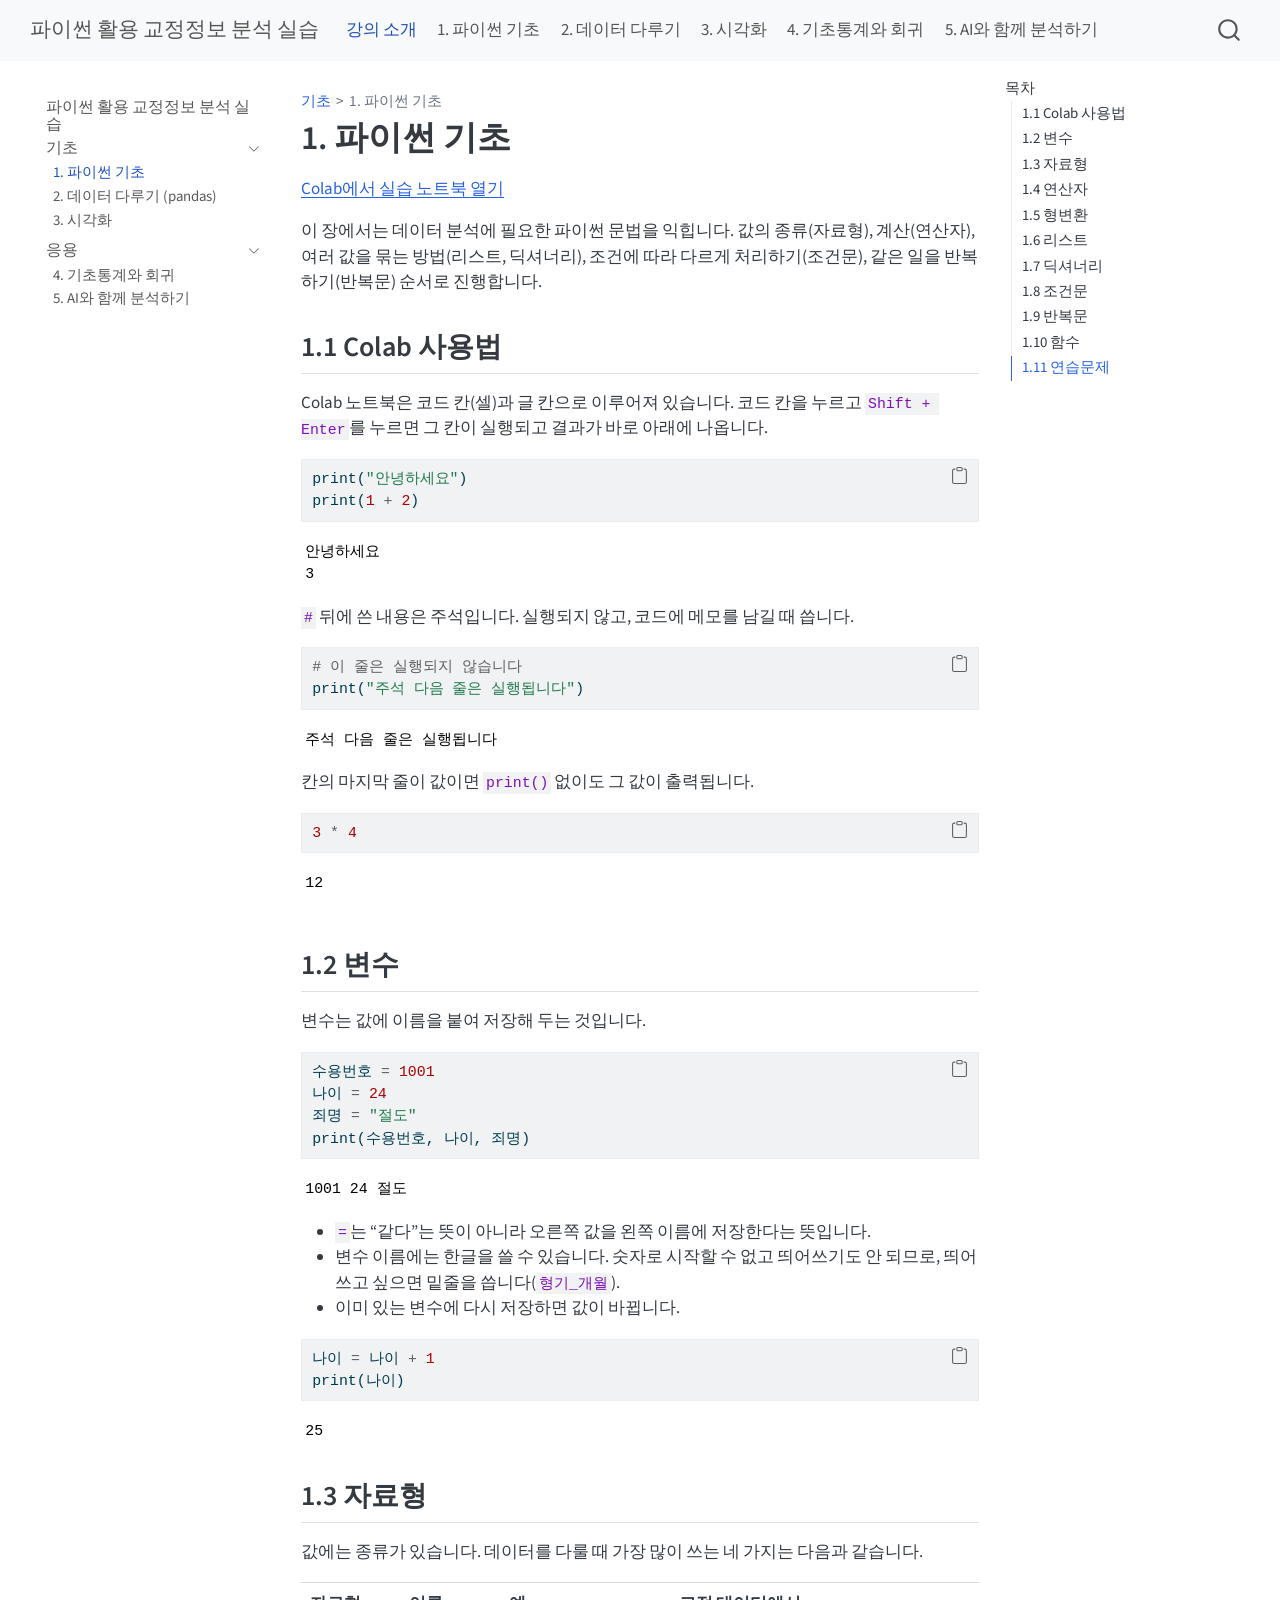
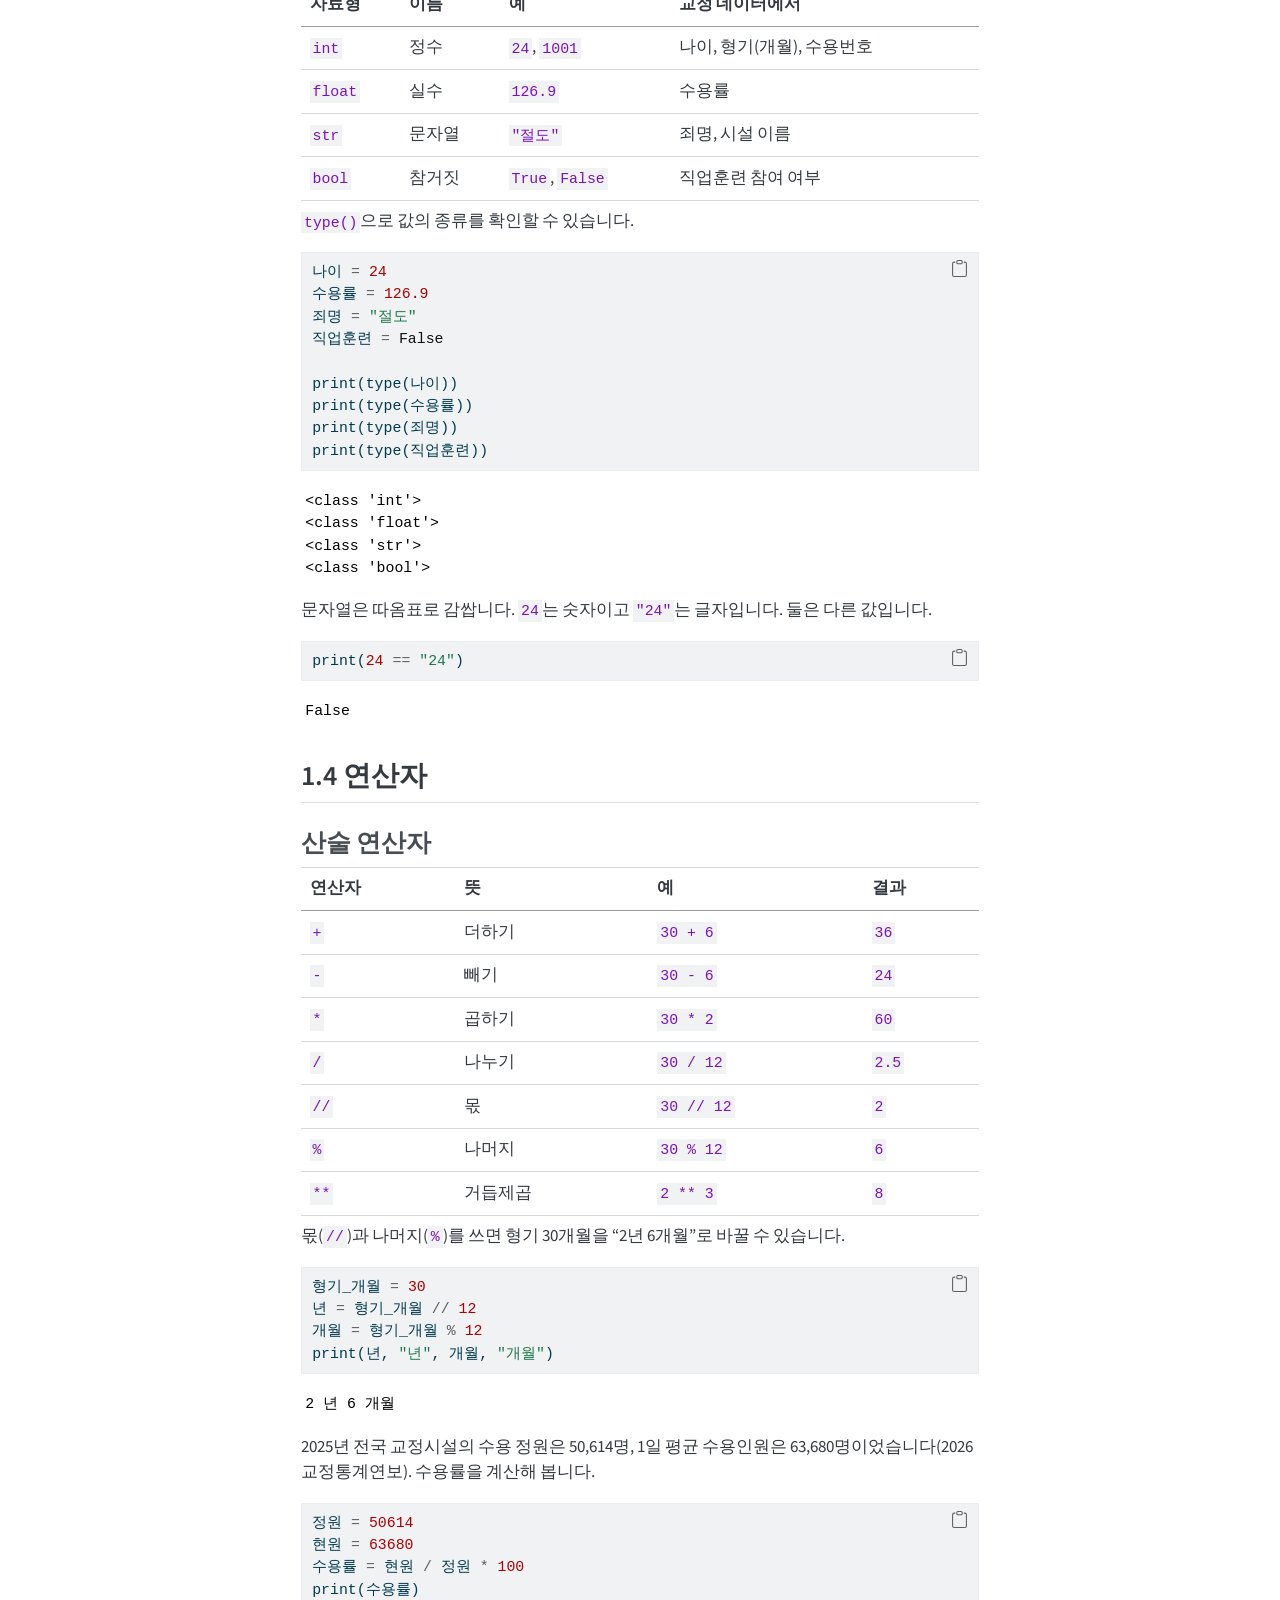
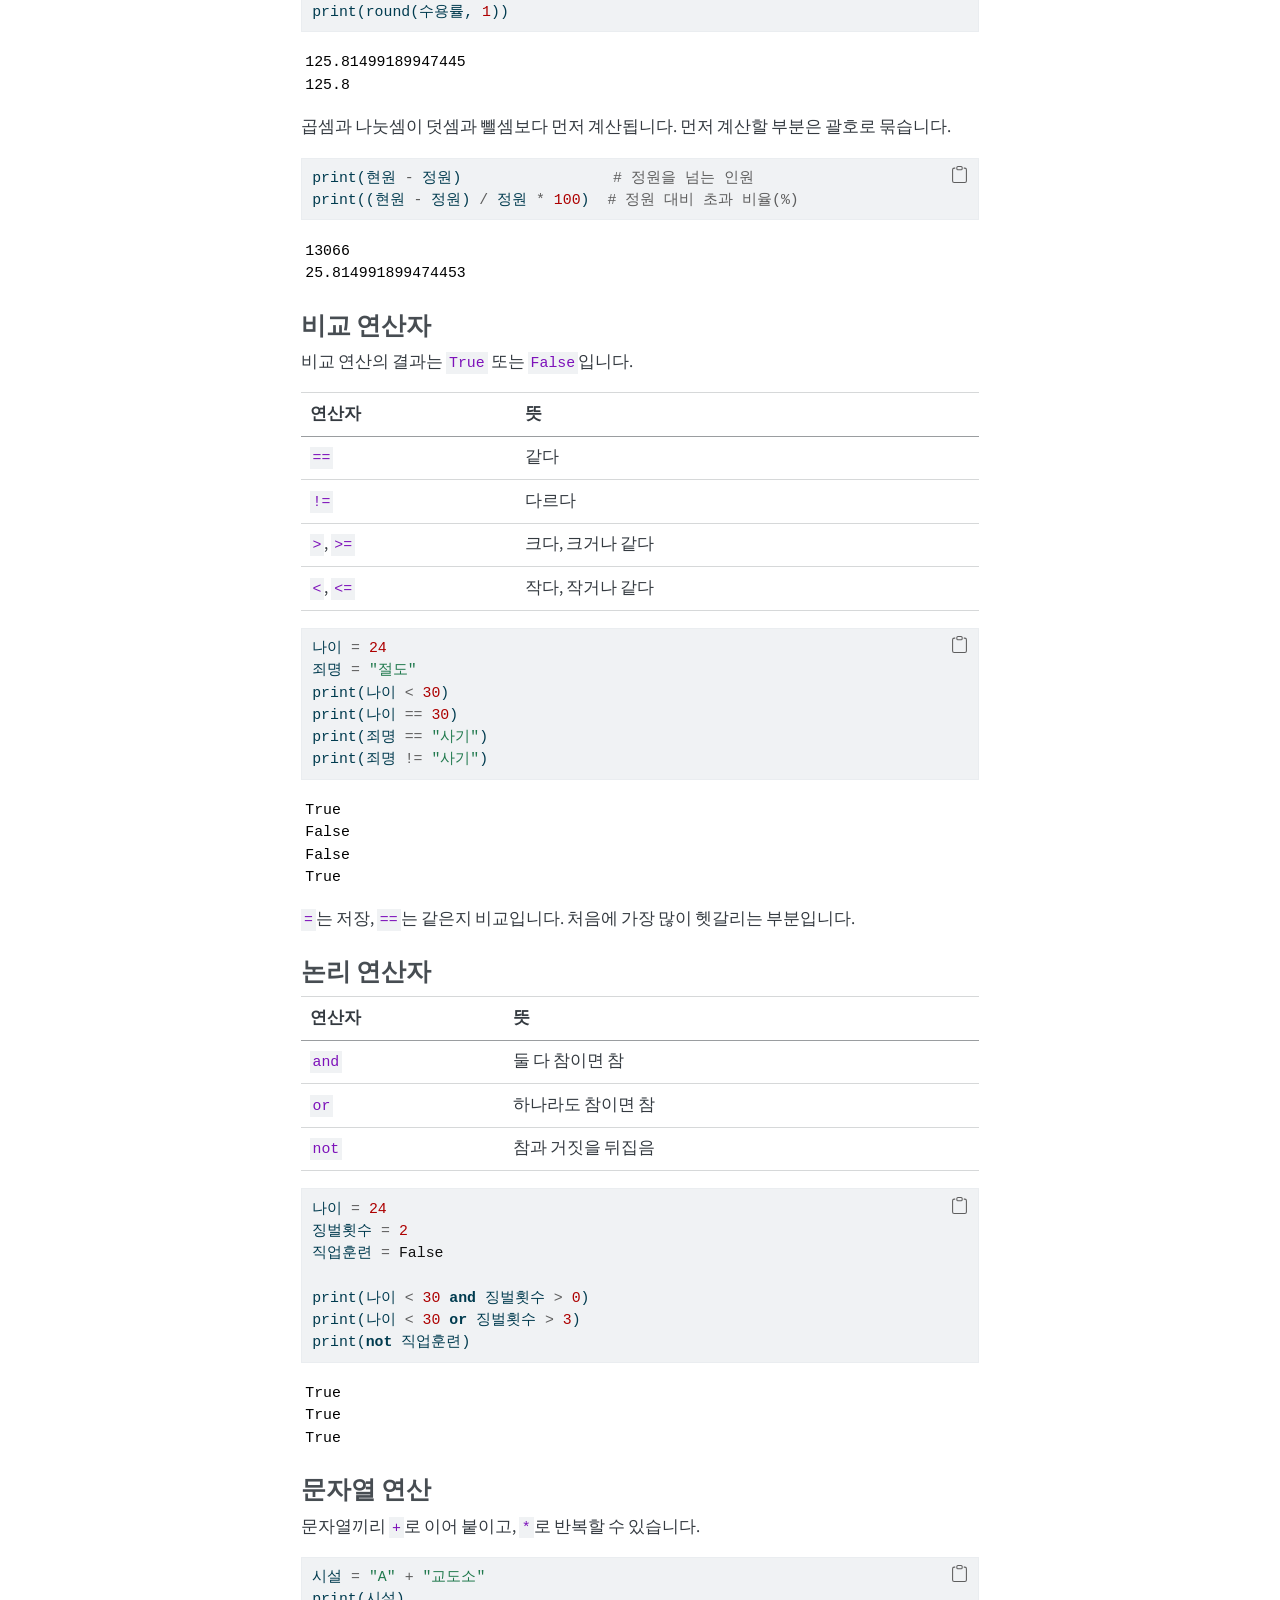
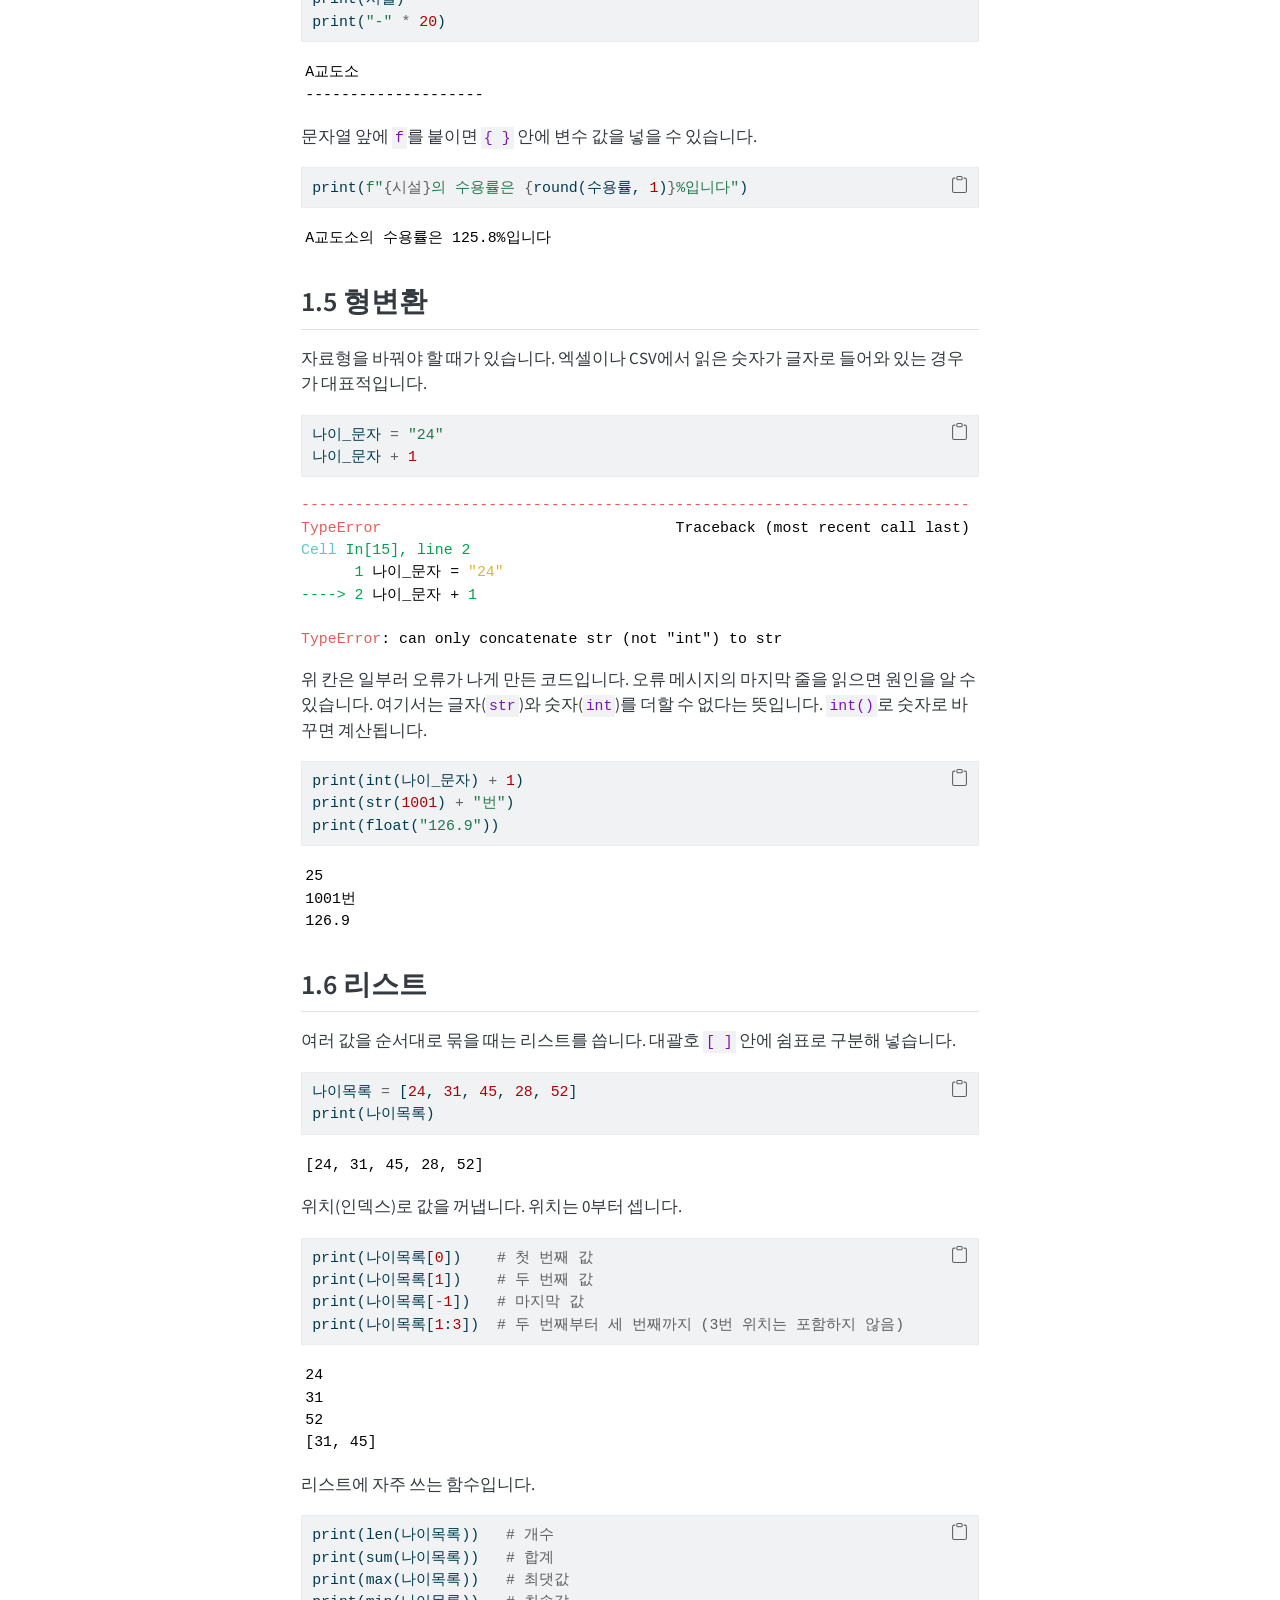
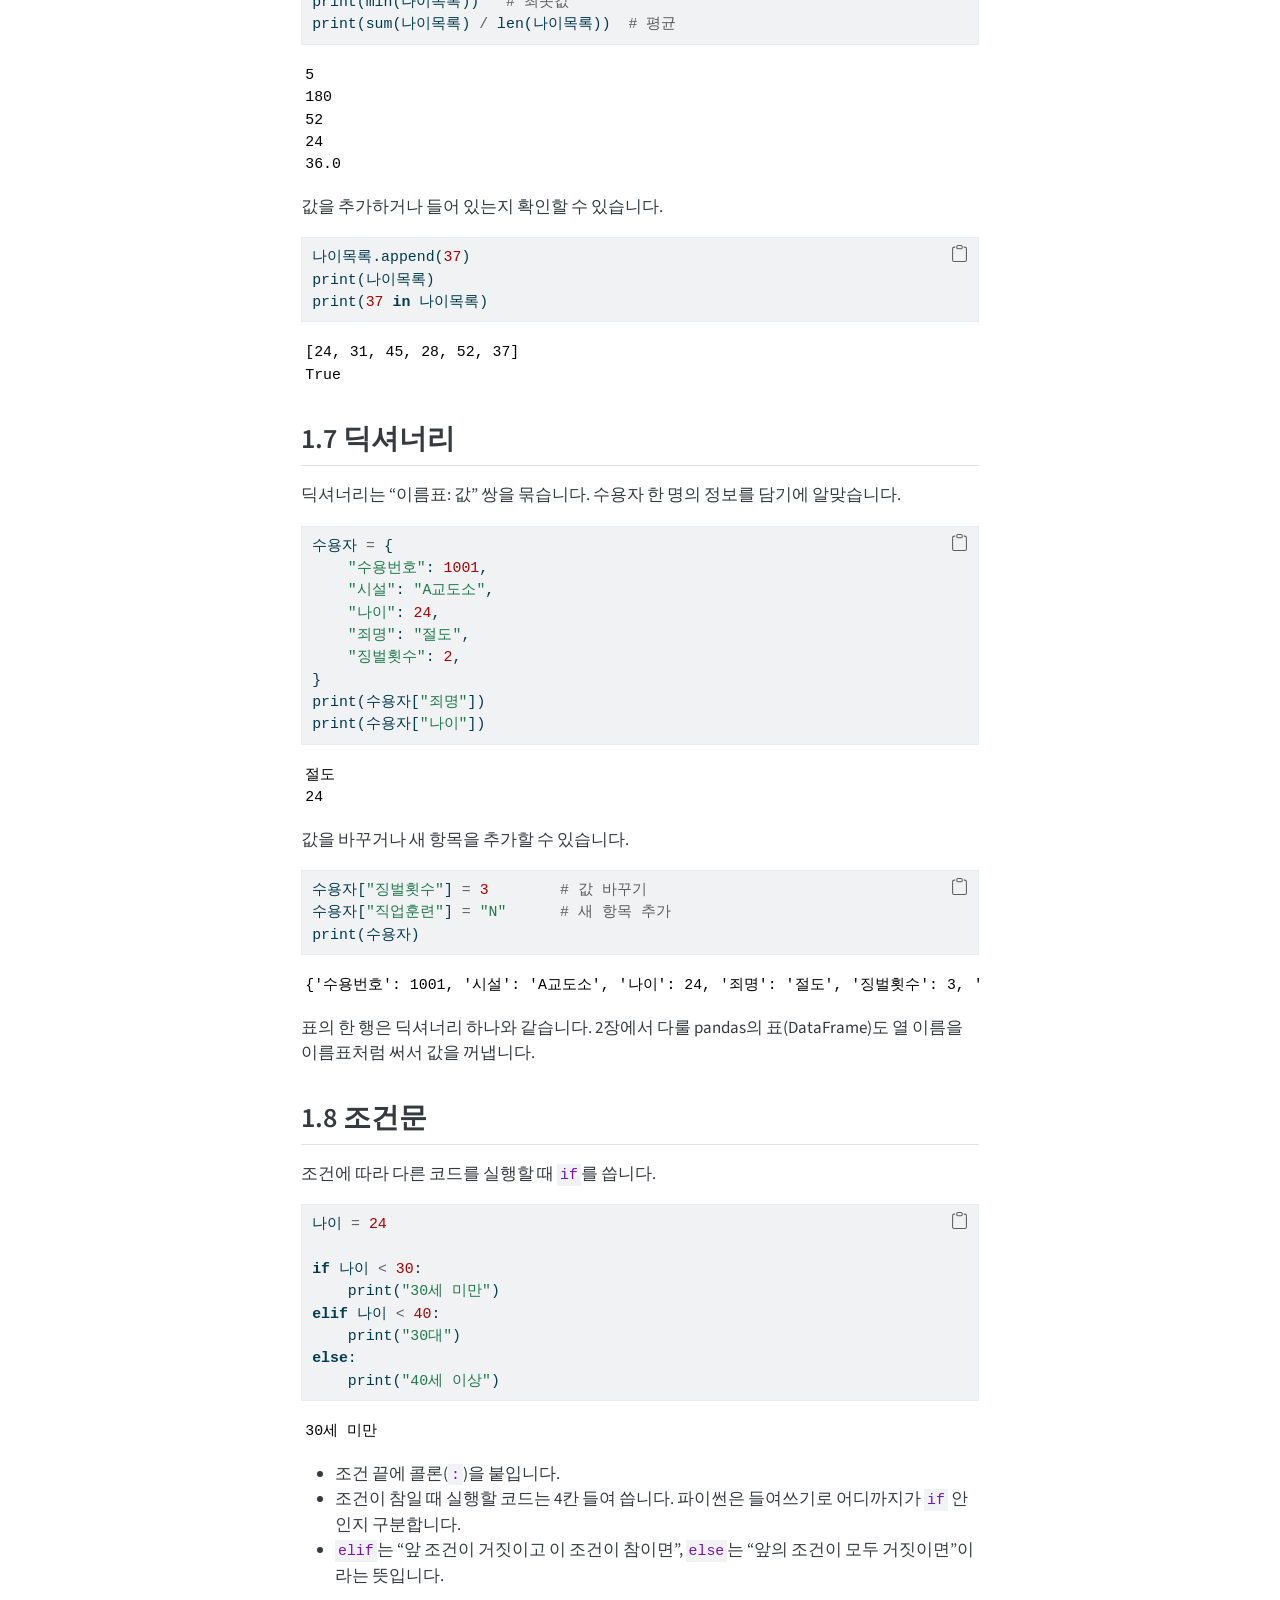
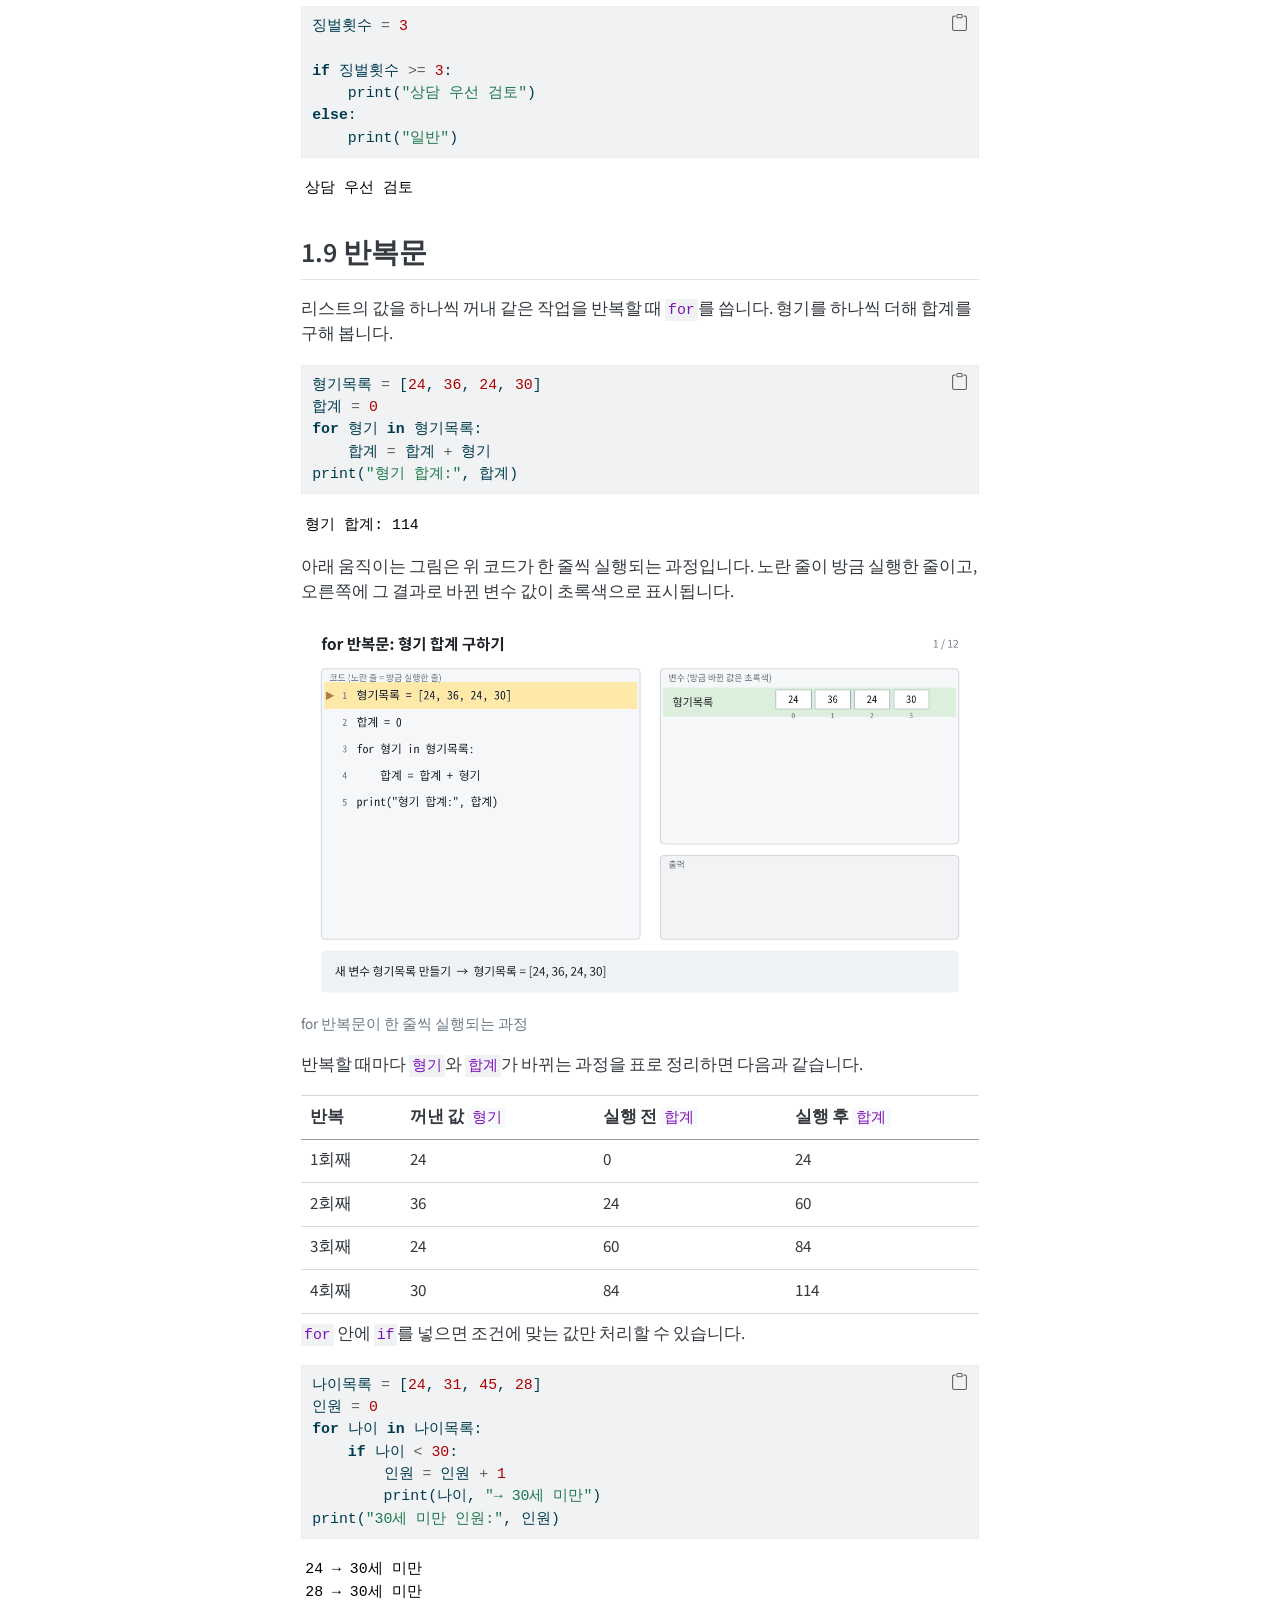
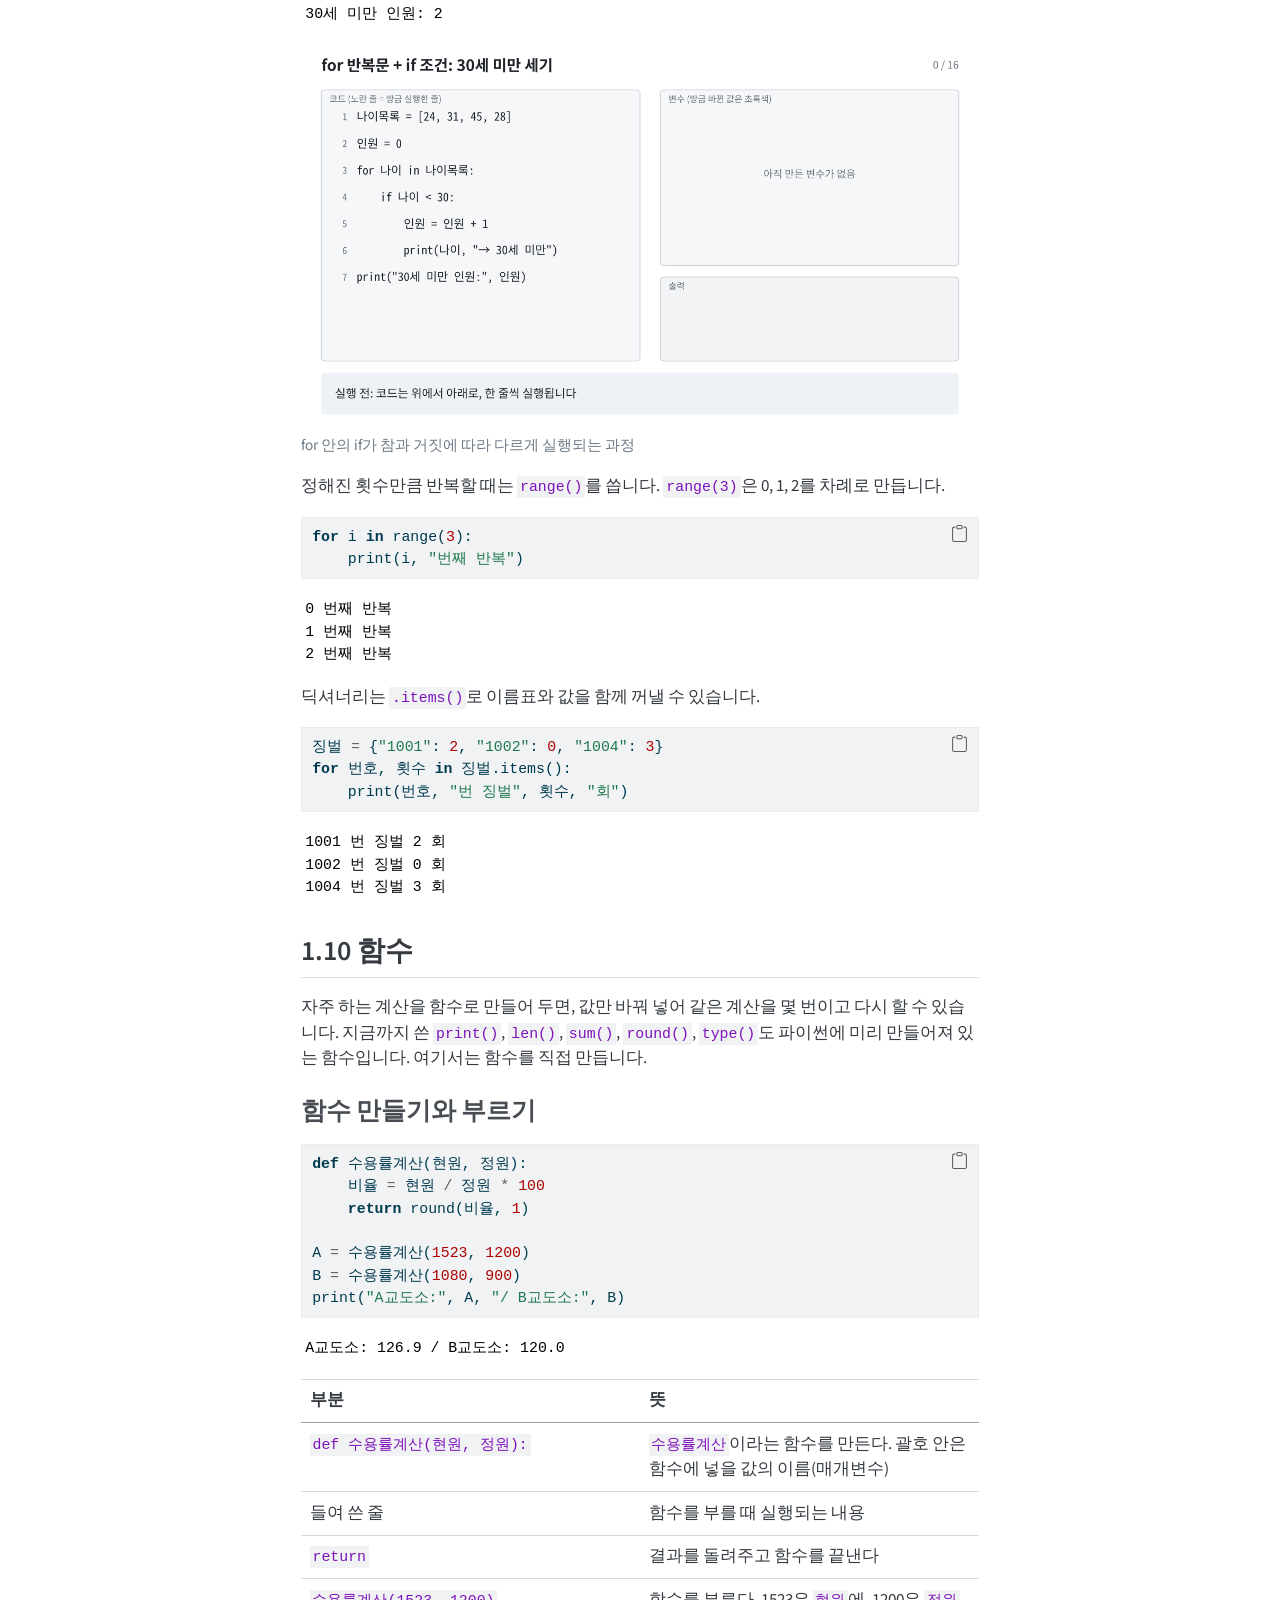
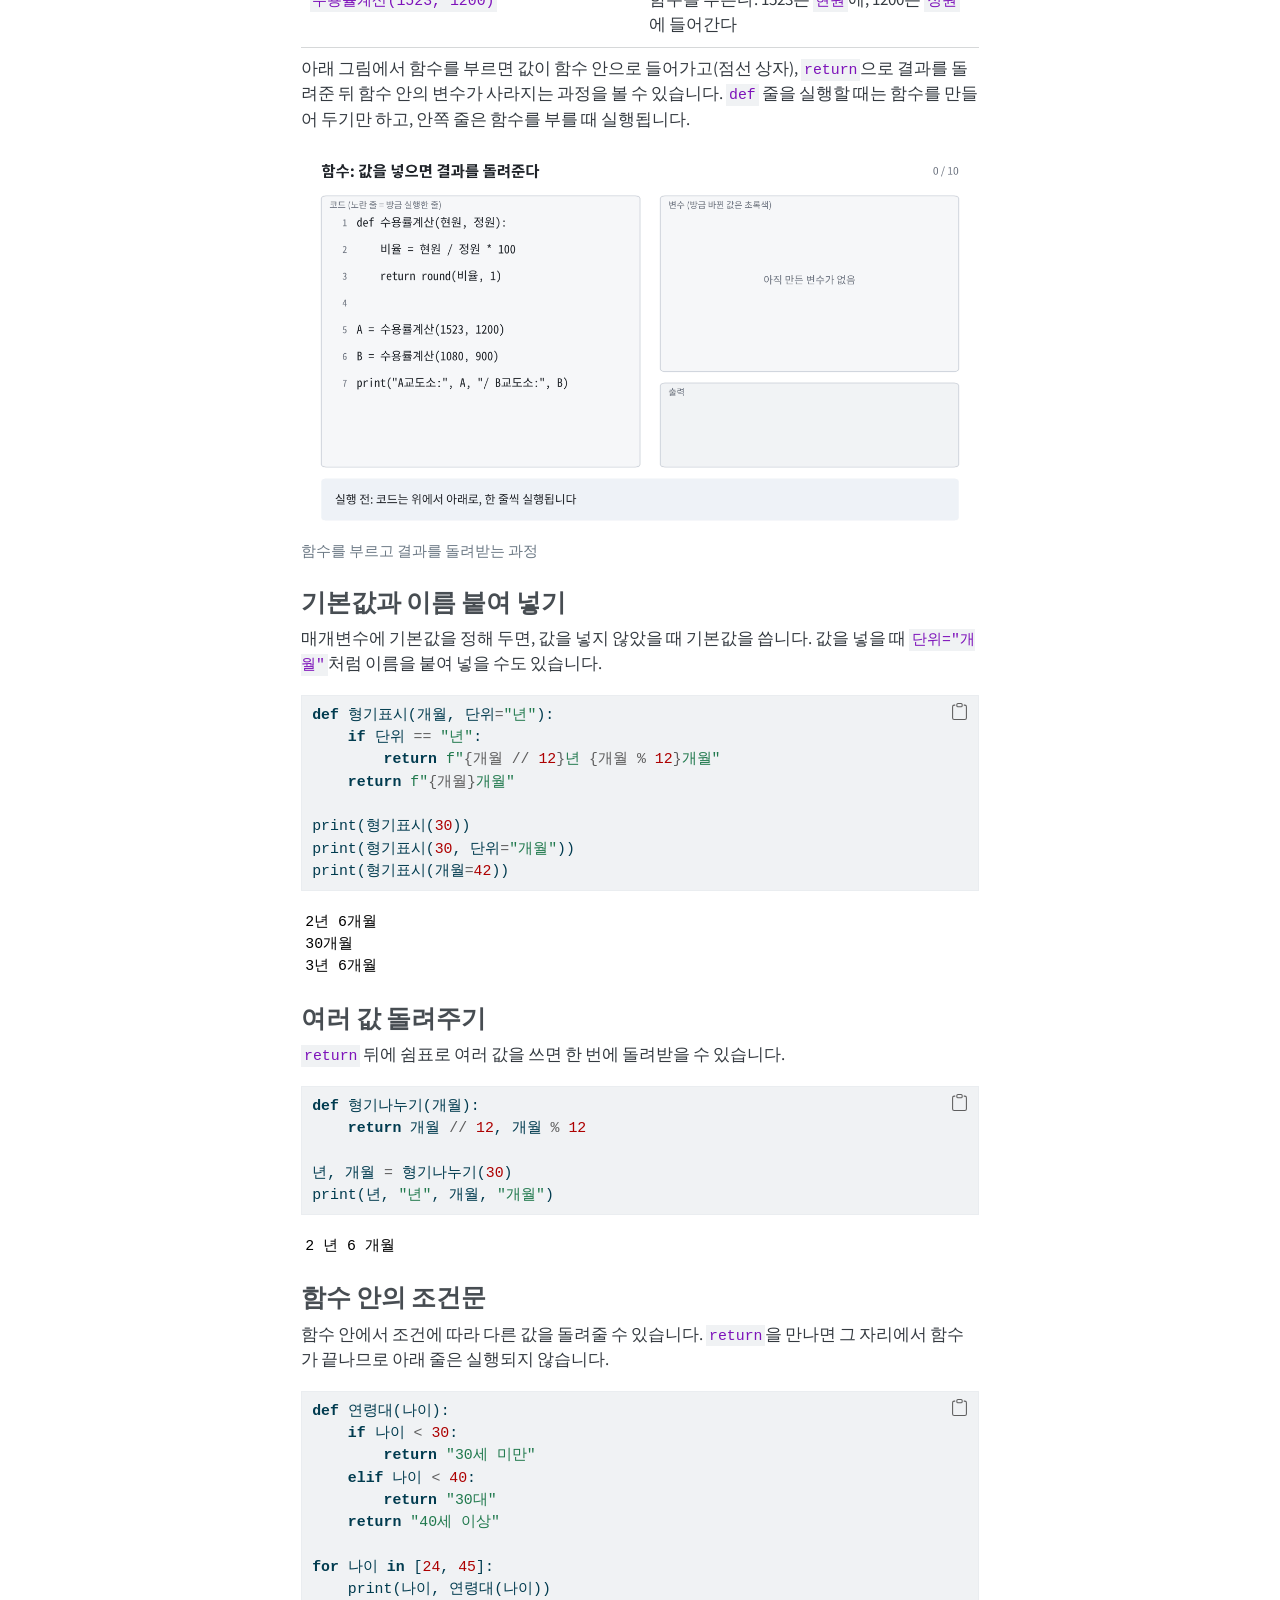
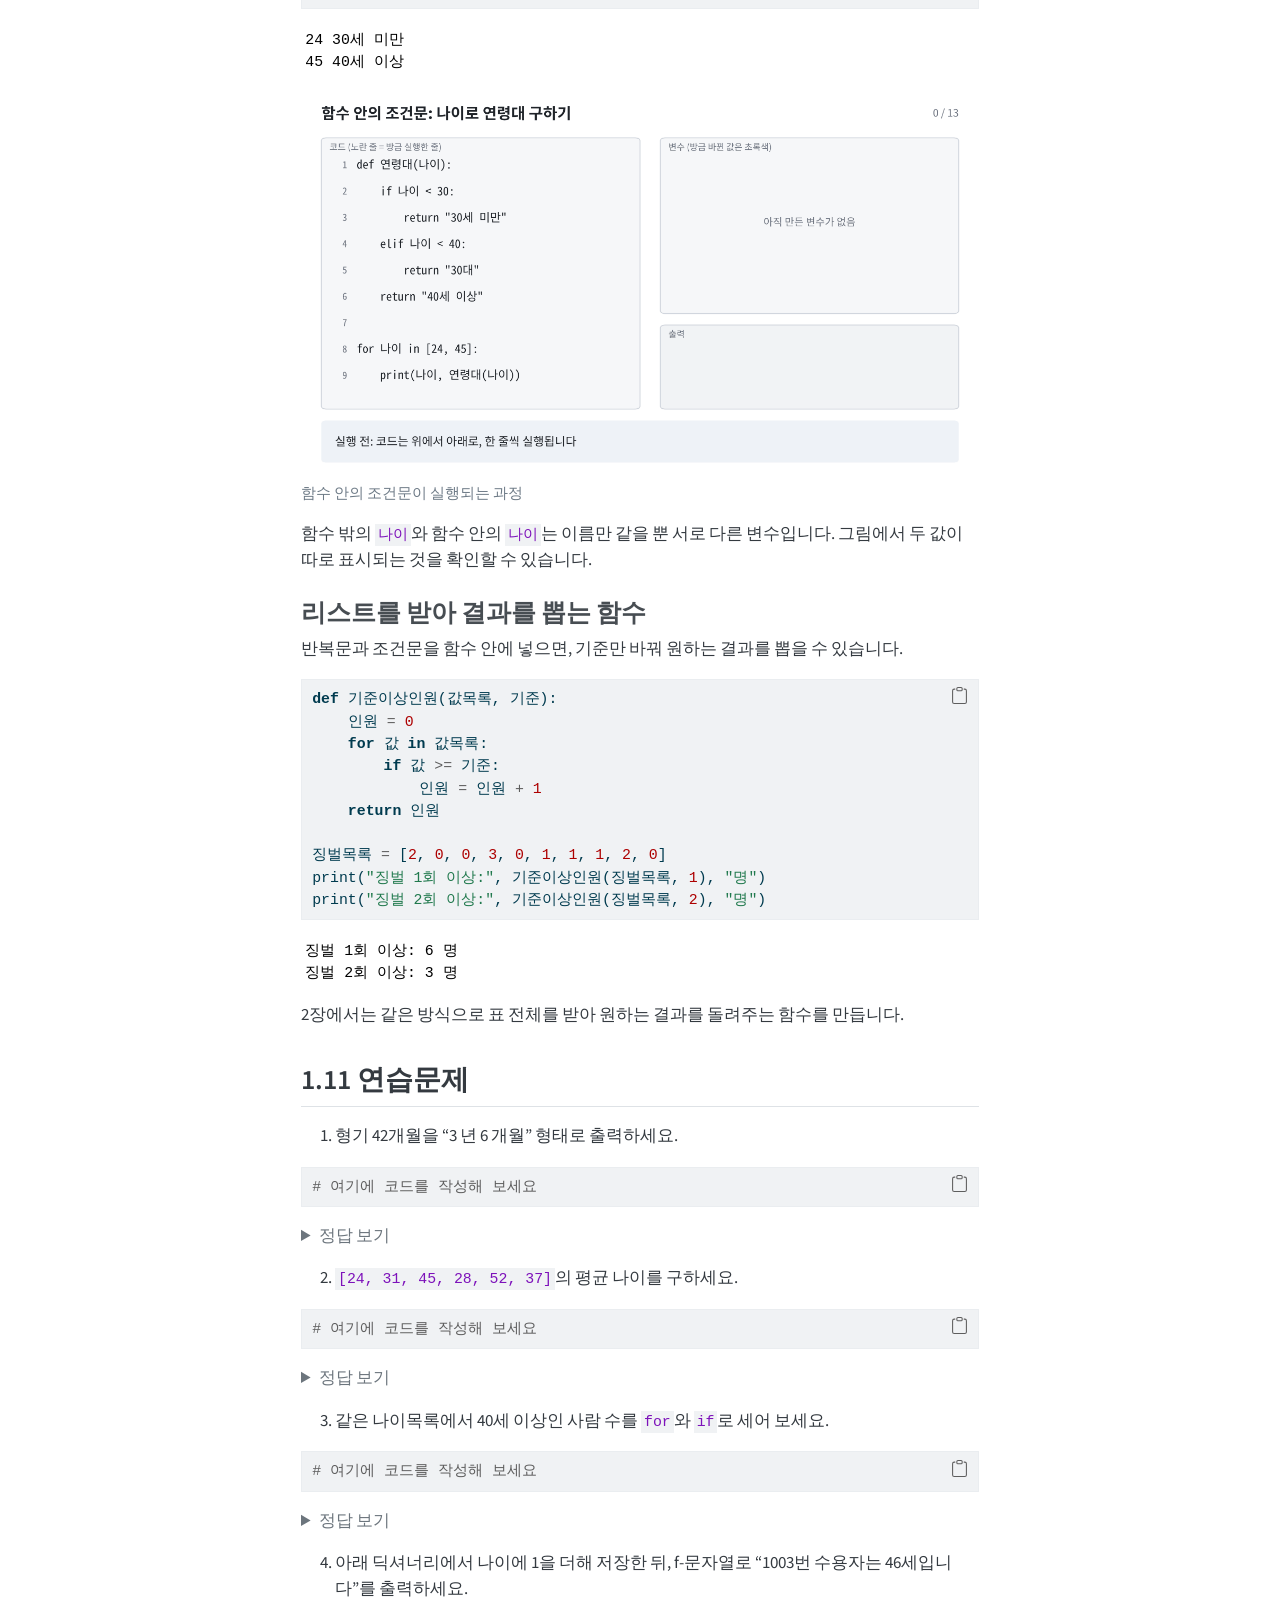
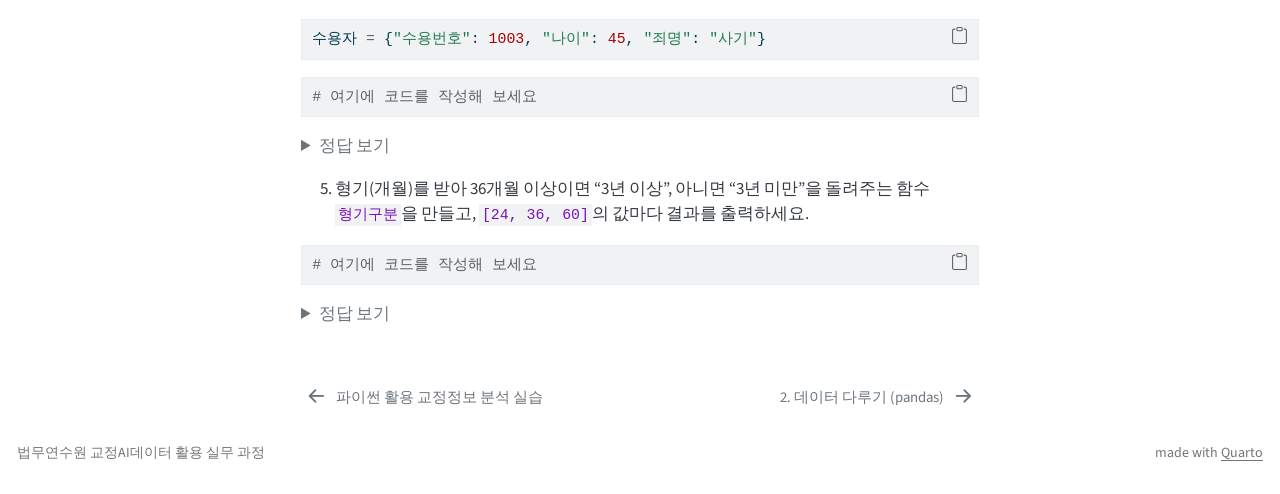
==== commit f4525360: "함수 내용 보강: 1장 함수 확장, 2장 함수로 결과 뽑기, 5장 함수 요청, 함수 호출 움짤 추가" ====
--- a/docs/01_python_basics.html
+++ b/docs/01_python_basics.html
@@ -261,7 +261,14 @@
   <li><a href="#딕셔너리" id="toc-딕셔너리" class="nav-link" data-scroll-target="#딕셔너리">1.7 딕셔너리</a></li>
   <li><a href="#조건문" id="toc-조건문" class="nav-link" data-scroll-target="#조건문">1.8 조건문</a></li>
   <li><a href="#반복문" id="toc-반복문" class="nav-link" data-scroll-target="#반복문">1.9 반복문</a></li>
-  <li><a href="#함수" id="toc-함수" class="nav-link" data-scroll-target="#함수">1.10 함수</a></li>
+  <li><a href="#함수" id="toc-함수" class="nav-link" data-scroll-target="#함수">1.10 함수</a>
+  <ul class="collapse">
+  <li><a href="#함수-만들기와-부르기" id="toc-함수-만들기와-부르기" class="nav-link" data-scroll-target="#함수-만들기와-부르기">함수 만들기와 부르기</a></li>
+  <li><a href="#기본값과-이름-붙여-넣기" id="toc-기본값과-이름-붙여-넣기" class="nav-link" data-scroll-target="#기본값과-이름-붙여-넣기">기본값과 이름 붙여 넣기</a></li>
+  <li><a href="#여러-값-돌려주기" id="toc-여러-값-돌려주기" class="nav-link" data-scroll-target="#여러-값-돌려주기">여러 값 돌려주기</a></li>
+  <li><a href="#함수-안의-조건문" id="toc-함수-안의-조건문" class="nav-link" data-scroll-target="#함수-안의-조건문">함수 안의 조건문</a></li>
+  <li><a href="#리스트를-받아-결과를-뽑는-함수" id="toc-리스트를-받아-결과를-뽑는-함수" class="nav-link" data-scroll-target="#리스트를-받아-결과를-뽑는-함수">리스트를 받아 결과를 뽑는 함수</a></li>
+  </ul></li>
   <li><a href="#연습문제" id="toc-연습문제" class="nav-link" data-scroll-target="#연습문제">1.11 연습문제</a></li>
   </ul>
 </nav>
@@ -293,7 +300,7 @@
 <section id="colab-사용법" class="level2">
 <h2 class="anchored" data-anchor-id="colab-사용법">1.1 Colab 사용법</h2>
 <p>Colab 노트북은 코드 칸(셀)과 글 칸으로 이루어져 있습니다. 코드 칸을 누르고 <code>Shift + Enter</code>를 누르면 그 칸이 실행되고 결과가 바로 아래에 나옵니다.</p>
-<div id="c7ac6b83" class="cell" data-execution_count="1">
+<div id="4dd0b337" class="cell" data-execution_count="1">
 <div class="code-copy-outer-scaffold"><div class="sourceCode cell-code" id="cb1"><pre class="sourceCode python code-with-copy"><code class="sourceCode python"><span id="cb1-1"><a href="#cb1-1" aria-hidden="true" tabindex="-1"></a><span class="bu">print</span>(<span class="st">"안녕하세요"</span>)</span>
 <span id="cb1-2"><a href="#cb1-2" aria-hidden="true" tabindex="-1"></a><span class="bu">print</span>(<span class="dv">1</span> <span class="op">+</span> <span class="dv">2</span>)</span></code></pre></div><button title="클립보드 복사" class="code-copy-button"><i class="bi"></i></button></div>
 <div class="cell-output cell-output-stdout">
@@ -302,7 +309,7 @@
 </div>
 </div>
 <p><code>#</code> 뒤에 쓴 내용은 주석입니다. 실행되지 않고, 코드에 메모를 남길 때 씁니다.</p>
-<div id="21a04f93" class="cell" data-execution_count="2">
+<div id="30ceb13a" class="cell" data-execution_count="2">
 <div class="code-copy-outer-scaffold"><div class="sourceCode cell-code" id="cb3"><pre class="sourceCode python code-with-copy"><code class="sourceCode python"><span id="cb3-1"><a href="#cb3-1" aria-hidden="true" tabindex="-1"></a><span class="co"># 이 줄은 실행되지 않습니다</span></span>
 <span id="cb3-2"><a href="#cb3-2" aria-hidden="true" tabindex="-1"></a><span class="bu">print</span>(<span class="st">"주석 다음 줄은 실행됩니다"</span>)</span></code></pre></div><button title="클립보드 복사" class="code-copy-button"><i class="bi"></i></button></div>
 <div class="cell-output cell-output-stdout">
@@ -310,7 +317,7 @@
 </div>
 </div>
 <p>칸의 마지막 줄이 값이면 <code>print()</code> 없이도 그 값이 출력됩니다.</p>
-<div id="efe894ca" class="cell" data-execution_count="3">
+<div id="e3e7eae8" class="cell" data-execution_count="3">
 <div class="code-copy-outer-scaffold"><div class="sourceCode cell-code" id="cb5"><pre class="sourceCode python code-with-copy"><code class="sourceCode python"><span id="cb5-1"><a href="#cb5-1" aria-hidden="true" tabindex="-1"></a><span class="dv">3</span> <span class="op">*</span> <span class="dv">4</span></span></code></pre></div><button title="클립보드 복사" class="code-copy-button"><i class="bi"></i></button></div>
 <div class="cell-output cell-output-display" data-execution_count="3">
 <pre><code>12</code></pre>
@@ -320,7 +327,7 @@
 <section id="변수" class="level2">
 <h2 class="anchored" data-anchor-id="변수">1.2 변수</h2>
 <p>변수는 값에 이름을 붙여 저장해 두는 것입니다.</p>
-<div id="a4bbb0d5" class="cell" data-execution_count="4">
+<div id="0e18ad65" class="cell" data-execution_count="4">
 <div class="code-copy-outer-scaffold"><div class="sourceCode cell-code" id="cb7"><pre class="sourceCode python code-with-copy"><code class="sourceCode python"><span id="cb7-1"><a href="#cb7-1" aria-hidden="true" tabindex="-1"></a>수용번호 <span class="op">=</span> <span class="dv">1001</span></span>
 <span id="cb7-2"><a href="#cb7-2" aria-hidden="true" tabindex="-1"></a>나이 <span class="op">=</span> <span class="dv">24</span></span>
 <span id="cb7-3"><a href="#cb7-3" aria-hidden="true" tabindex="-1"></a>죄명 <span class="op">=</span> <span class="st">"절도"</span></span>
@@ -334,7 +341,7 @@
 <li>변수 이름에는 한글을 쓸 수 있습니다. 숫자로 시작할 수 없고 띄어쓰기도 안 되므로, 띄어 쓰고 싶으면 밑줄을 씁니다(<code>형기_개월</code>).</li>
 <li>이미 있는 변수에 다시 저장하면 값이 바뀝니다.</li>
 </ul>
-<div id="533200b5" class="cell" data-execution_count="5">
+<div id="679563b3" class="cell" data-execution_count="5">
 <div class="code-copy-outer-scaffold"><div class="sourceCode cell-code" id="cb9"><pre class="sourceCode python code-with-copy"><code class="sourceCode python"><span id="cb9-1"><a href="#cb9-1" aria-hidden="true" tabindex="-1"></a>나이 <span class="op">=</span> 나이 <span class="op">+</span> <span class="dv">1</span></span>
 <span id="cb9-2"><a href="#cb9-2" aria-hidden="true" tabindex="-1"></a><span class="bu">print</span>(나이)</span></code></pre></div><button title="클립보드 복사" class="code-copy-button"><i class="bi"></i></button></div>
 <div class="cell-output cell-output-stdout">
@@ -382,7 +389,7 @@
 </tbody>
 </table>
 <p><code>type()</code>으로 값의 종류를 확인할 수 있습니다.</p>
-<div id="a57ddb5e" class="cell" data-execution_count="6">
+<div id="1cb3189f" class="cell" data-execution_count="6">
 <div class="code-copy-outer-scaffold"><div class="sourceCode cell-code" id="cb11"><pre class="sourceCode python code-with-copy"><code class="sourceCode python"><span id="cb11-1"><a href="#cb11-1" aria-hidden="true" tabindex="-1"></a>나이 <span class="op">=</span> <span class="dv">24</span></span>
 <span id="cb11-2"><a href="#cb11-2" aria-hidden="true" tabindex="-1"></a>수용률 <span class="op">=</span> <span class="fl">126.9</span></span>
 <span id="cb11-3"><a href="#cb11-3" aria-hidden="true" tabindex="-1"></a>죄명 <span class="op">=</span> <span class="st">"절도"</span></span>
@@ -400,7 +407,7 @@
 </div>
 </div>
 <p>문자열은 따옴표로 감쌉니다. <code>24</code>는 숫자이고 <code>"24"</code>는 글자입니다. 둘은 다른 값입니다.</p>
-<div id="58242ae8" class="cell" data-execution_count="7">
+<div id="0b3abf73" class="cell" data-execution_count="7">
 <div class="code-copy-outer-scaffold"><div class="sourceCode cell-code" id="cb13"><pre class="sourceCode python code-with-copy"><code class="sourceCode python"><span id="cb13-1"><a href="#cb13-1" aria-hidden="true" tabindex="-1"></a><span class="bu">print</span>(<span class="dv">24</span> <span class="op">==</span> <span class="st">"24"</span>)</span></code></pre></div><button title="클립보드 복사" class="code-copy-button"><i class="bi"></i></button></div>
 <div class="cell-output cell-output-stdout">
 <pre><code>False</code></pre>
@@ -466,7 +473,7 @@
 </tbody>
 </table>
 <p>몫(<code>//</code>)과 나머지(<code>%</code>)를 쓰면 형기 30개월을 “2년 6개월”로 바꿀 수 있습니다.</p>
-<div id="60c0ebc2" class="cell" data-execution_count="8">
+<div id="4207fbd5" class="cell" data-execution_count="8">
 <div class="code-copy-outer-scaffold"><div class="sourceCode cell-code" id="cb15"><pre class="sourceCode python code-with-copy"><code class="sourceCode python"><span id="cb15-1"><a href="#cb15-1" aria-hidden="true" tabindex="-1"></a>형기_개월 <span class="op">=</span> <span class="dv">30</span></span>
 <span id="cb15-2"><a href="#cb15-2" aria-hidden="true" tabindex="-1"></a>년 <span class="op">=</span> 형기_개월 <span class="op">//</span> <span class="dv">12</span></span>
 <span id="cb15-3"><a href="#cb15-3" aria-hidden="true" tabindex="-1"></a>개월 <span class="op">=</span> 형기_개월 <span class="op">%</span> <span class="dv">12</span></span>
@@ -476,7 +483,7 @@
 </div>
 </div>
 <p>2025년 전국 교정시설의 수용 정원은 50,614명, 1일 평균 수용인원은 63,680명이었습니다(2026 교정통계연보). 수용률을 계산해 봅니다.</p>
-<div id="30b6fe95" class="cell" data-execution_count="9">
+<div id="e1e1f2e1" class="cell" data-execution_count="9">
 <div class="code-copy-outer-scaffold"><div class="sourceCode cell-code" id="cb17"><pre class="sourceCode python code-with-copy"><code class="sourceCode python"><span id="cb17-1"><a href="#cb17-1" aria-hidden="true" tabindex="-1"></a>정원 <span class="op">=</span> <span class="dv">50614</span></span>
 <span id="cb17-2"><a href="#cb17-2" aria-hidden="true" tabindex="-1"></a>현원 <span class="op">=</span> <span class="dv">63680</span></span>
 <span id="cb17-3"><a href="#cb17-3" aria-hidden="true" tabindex="-1"></a>수용률 <span class="op">=</span> 현원 <span class="op">/</span> 정원 <span class="op">*</span> <span class="dv">100</span></span>
@@ -488,7 +495,7 @@
 </div>
 </div>
 <p>곱셈과 나눗셈이 덧셈과 뺄셈보다 먼저 계산됩니다. 먼저 계산할 부분은 괄호로 묶습니다.</p>
-<div id="651af9e7" class="cell" data-execution_count="10">
+<div id="efcb9717" class="cell" data-execution_count="10">
 <div class="code-copy-outer-scaffold"><div class="sourceCode cell-code" id="cb19"><pre class="sourceCode python code-with-copy"><code class="sourceCode python"><span id="cb19-1"><a href="#cb19-1" aria-hidden="true" tabindex="-1"></a><span class="bu">print</span>(현원 <span class="op">-</span> 정원)                 <span class="co"># 정원을 넘는 인원</span></span>
 <span id="cb19-2"><a href="#cb19-2" aria-hidden="true" tabindex="-1"></a><span class="bu">print</span>((현원 <span class="op">-</span> 정원) <span class="op">/</span> 정원 <span class="op">*</span> <span class="dv">100</span>)  <span class="co"># 정원 대비 초과 비율(%)</span></span></code></pre></div><button title="클립보드 복사" class="code-copy-button"><i class="bi"></i></button></div>
 <div class="cell-output cell-output-stdout">
@@ -526,7 +533,7 @@
 </tr>
 </tbody>
 </table>
-<div id="789e7c86" class="cell" data-execution_count="11">
+<div id="785e1818" class="cell" data-execution_count="11">
 <div class="code-copy-outer-scaffold"><div class="sourceCode cell-code" id="cb21"><pre class="sourceCode python code-with-copy"><code class="sourceCode python"><span id="cb21-1"><a href="#cb21-1" aria-hidden="true" tabindex="-1"></a>나이 <span class="op">=</span> <span class="dv">24</span></span>
 <span id="cb21-2"><a href="#cb21-2" aria-hidden="true" tabindex="-1"></a>죄명 <span class="op">=</span> <span class="st">"절도"</span></span>
 <span id="cb21-3"><a href="#cb21-3" aria-hidden="true" tabindex="-1"></a><span class="bu">print</span>(나이 <span class="op">&lt;</span> <span class="dv">30</span>)</span>
@@ -566,7 +573,7 @@
 </tr>
 </tbody>
 </table>
-<div id="4d432e06" class="cell" data-execution_count="12">
+<div id="02af2c77" class="cell" data-execution_count="12">
 <div class="code-copy-outer-scaffold"><div class="sourceCode cell-code" id="cb23"><pre class="sourceCode python code-with-copy"><code class="sourceCode python"><span id="cb23-1"><a href="#cb23-1" aria-hidden="true" tabindex="-1"></a>나이 <span class="op">=</span> <span class="dv">24</span></span>
 <span id="cb23-2"><a href="#cb23-2" aria-hidden="true" tabindex="-1"></a>징벌횟수 <span class="op">=</span> <span class="dv">2</span></span>
 <span id="cb23-3"><a href="#cb23-3" aria-hidden="true" tabindex="-1"></a>직업훈련 <span class="op">=</span> <span class="va">False</span></span>
@@ -584,7 +591,7 @@
 <section id="문자열-연산" class="level3">
 <h3 class="anchored" data-anchor-id="문자열-연산">문자열 연산</h3>
 <p>문자열끼리 <code>+</code>로 이어 붙이고, <code>*</code>로 반복할 수 있습니다.</p>
-<div id="33caa7e9" class="cell" data-execution_count="13">
+<div id="5667af24" class="cell" data-execution_count="13">
 <div class="code-copy-outer-scaffold"><div class="sourceCode cell-code" id="cb25"><pre class="sourceCode python code-with-copy"><code class="sourceCode python"><span id="cb25-1"><a href="#cb25-1" aria-hidden="true" tabindex="-1"></a>시설 <span class="op">=</span> <span class="st">"A"</span> <span class="op">+</span> <span class="st">"교도소"</span></span>
 <span id="cb25-2"><a href="#cb25-2" aria-hidden="true" tabindex="-1"></a><span class="bu">print</span>(시설)</span>
 <span id="cb25-3"><a href="#cb25-3" aria-hidden="true" tabindex="-1"></a><span class="bu">print</span>(<span class="st">"-"</span> <span class="op">*</span> <span class="dv">20</span>)</span></code></pre></div><button title="클립보드 복사" class="code-copy-button"><i class="bi"></i></button></div>
@@ -594,7 +601,7 @@
 </div>
 </div>
 <p>문자열 앞에 <code>f</code>를 붙이면 <code>{ }</code> 안에 변수 값을 넣을 수 있습니다.</p>
-<div id="770465b9" class="cell" data-execution_count="14">
+<div id="2cb56835" class="cell" data-execution_count="14">
 <div class="code-copy-outer-scaffold"><div class="sourceCode cell-code" id="cb27"><pre class="sourceCode python code-with-copy"><code class="sourceCode python"><span id="cb27-1"><a href="#cb27-1" aria-hidden="true" tabindex="-1"></a><span class="bu">print</span>(<span class="ss">f"</span><span class="sc">{시설}</span><span class="ss">의 수용률은 </span><span class="sc">{</span><span class="bu">round</span>(수용률, <span class="dv">1</span>)<span class="sc">}</span><span class="ss">%입니다"</span>)</span></code></pre></div><button title="클립보드 복사" class="code-copy-button"><i class="bi"></i></button></div>
 <div class="cell-output cell-output-stdout">
 <pre><code>A교도소의 수용률은 125.8%입니다</code></pre>
@@ -605,7 +612,7 @@
 <section id="형변환" class="level2">
 <h2 class="anchored" data-anchor-id="형변환">1.5 형변환</h2>
 <p>자료형을 바꿔야 할 때가 있습니다. 엑셀이나 CSV에서 읽은 숫자가 글자로 들어와 있는 경우가 대표적입니다.</p>
-<div id="75c171aa" class="cell" data-execution_count="15">
+<div id="d4509209" class="cell" data-execution_count="15">
 <div class="code-copy-outer-scaffold"><div class="sourceCode cell-code" id="cb29"><pre class="sourceCode python code-with-copy"><code class="sourceCode python"><span id="cb29-1"><a href="#cb29-1" aria-hidden="true" tabindex="-1"></a>나이_문자 <span class="op">=</span> <span class="st">"24"</span></span>
 <span id="cb29-2"><a href="#cb29-2" aria-hidden="true" tabindex="-1"></a>나이_문자 <span class="op">+</span> <span class="dv">1</span></span></code></pre></div><button title="클립보드 복사" class="code-copy-button"><i class="bi"></i></button></div>
 <div class="cell-output cell-output-error">
@@ -621,7 +628,7 @@
 </div>
 </div>
 <p>위 칸은 일부러 오류가 나게 만든 코드입니다. 오류 메시지의 마지막 줄을 읽으면 원인을 알 수 있습니다. 여기서는 글자(<code>str</code>)와 숫자(<code>int</code>)를 더할 수 없다는 뜻입니다. <code>int()</code>로 숫자로 바꾸면 계산됩니다.</p>
-<div id="249b0d5a" class="cell" data-execution_count="16">
+<div id="5b9d5c02" class="cell" data-execution_count="16">
 <div class="code-copy-outer-scaffold"><div class="sourceCode cell-code" id="cb30"><pre class="sourceCode python code-with-copy"><code class="sourceCode python"><span id="cb30-1"><a href="#cb30-1" aria-hidden="true" tabindex="-1"></a><span class="bu">print</span>(<span class="bu">int</span>(나이_문자) <span class="op">+</span> <span class="dv">1</span>)</span>
 <span id="cb30-2"><a href="#cb30-2" aria-hidden="true" tabindex="-1"></a><span class="bu">print</span>(<span class="bu">str</span>(<span class="dv">1001</span>) <span class="op">+</span> <span class="st">"번"</span>)</span>
 <span id="cb30-3"><a href="#cb30-3" aria-hidden="true" tabindex="-1"></a><span class="bu">print</span>(<span class="bu">float</span>(<span class="st">"126.9"</span>))</span></code></pre></div><button title="클립보드 복사" class="code-copy-button"><i class="bi"></i></button></div>
@@ -635,7 +642,7 @@
 <section id="리스트" class="level2">
 <h2 class="anchored" data-anchor-id="리스트">1.6 리스트</h2>
 <p>여러 값을 순서대로 묶을 때는 리스트를 씁니다. 대괄호 <code>[ ]</code> 안에 쉼표로 구분해 넣습니다.</p>
-<div id="7d29044f" class="cell" data-execution_count="17">
+<div id="f3f3e3f8" class="cell" data-execution_count="17">
 <div class="code-copy-outer-scaffold"><div class="sourceCode cell-code" id="cb32"><pre class="sourceCode python code-with-copy"><code class="sourceCode python"><span id="cb32-1"><a href="#cb32-1" aria-hidden="true" tabindex="-1"></a>나이목록 <span class="op">=</span> [<span class="dv">24</span>, <span class="dv">31</span>, <span class="dv">45</span>, <span class="dv">28</span>, <span class="dv">52</span>]</span>
 <span id="cb32-2"><a href="#cb32-2" aria-hidden="true" tabindex="-1"></a><span class="bu">print</span>(나이목록)</span></code></pre></div><button title="클립보드 복사" class="code-copy-button"><i class="bi"></i></button></div>
 <div class="cell-output cell-output-stdout">
@@ -643,7 +650,7 @@
 </div>
 </div>
 <p>위치(인덱스)로 값을 꺼냅니다. 위치는 0부터 셉니다.</p>
-<div id="24034333" class="cell" data-execution_count="18">
+<div id="112e37f1" class="cell" data-execution_count="18">
 <div class="code-copy-outer-scaffold"><div class="sourceCode cell-code" id="cb34"><pre class="sourceCode python code-with-copy"><code class="sourceCode python"><span id="cb34-1"><a href="#cb34-1" aria-hidden="true" tabindex="-1"></a><span class="bu">print</span>(나이목록[<span class="dv">0</span>])    <span class="co"># 첫 번째 값</span></span>
 <span id="cb34-2"><a href="#cb34-2" aria-hidden="true" tabindex="-1"></a><span class="bu">print</span>(나이목록[<span class="dv">1</span>])    <span class="co"># 두 번째 값</span></span>
 <span id="cb34-3"><a href="#cb34-3" aria-hidden="true" tabindex="-1"></a><span class="bu">print</span>(나이목록[<span class="op">-</span><span class="dv">1</span>])   <span class="co"># 마지막 값</span></span>
@@ -656,7 +663,7 @@
 </div>
 </div>
 <p>리스트에 자주 쓰는 함수입니다.</p>
-<div id="e8d9ab4f" class="cell" data-execution_count="19">
+<div id="b370c468" class="cell" data-execution_count="19">
 <div class="code-copy-outer-scaffold"><div class="sourceCode cell-code" id="cb36"><pre class="sourceCode python code-with-copy"><code class="sourceCode python"><span id="cb36-1"><a href="#cb36-1" aria-hidden="true" tabindex="-1"></a><span class="bu">print</span>(<span class="bu">len</span>(나이목록))   <span class="co"># 개수</span></span>
 <span id="cb36-2"><a href="#cb36-2" aria-hidden="true" tabindex="-1"></a><span class="bu">print</span>(<span class="bu">sum</span>(나이목록))   <span class="co"># 합계</span></span>
 <span id="cb36-3"><a href="#cb36-3" aria-hidden="true" tabindex="-1"></a><span class="bu">print</span>(<span class="bu">max</span>(나이목록))   <span class="co"># 최댓값</span></span>
@@ -671,7 +678,7 @@
 </div>
 </div>
 <p>값을 추가하거나 들어 있는지 확인할 수 있습니다.</p>
-<div id="d651cbd2" class="cell" data-execution_count="20">
+<div id="de304bb2" class="cell" data-execution_count="20">
 <div class="code-copy-outer-scaffold"><div class="sourceCode cell-code" id="cb38"><pre class="sourceCode python code-with-copy"><code class="sourceCode python"><span id="cb38-1"><a href="#cb38-1" aria-hidden="true" tabindex="-1"></a>나이목록.append(<span class="dv">37</span>)</span>
 <span id="cb38-2"><a href="#cb38-2" aria-hidden="true" tabindex="-1"></a><span class="bu">print</span>(나이목록)</span>
 <span id="cb38-3"><a href="#cb38-3" aria-hidden="true" tabindex="-1"></a><span class="bu">print</span>(<span class="dv">37</span> <span class="kw">in</span> 나이목록)</span></code></pre></div><button title="클립보드 복사" class="code-copy-button"><i class="bi"></i></button></div>
@@ -684,7 +691,7 @@
 <section id="딕셔너리" class="level2">
 <h2 class="anchored" data-anchor-id="딕셔너리">1.7 딕셔너리</h2>
 <p>딕셔너리는 “이름표: 값” 쌍을 묶습니다. 수용자 한 명의 정보를 담기에 알맞습니다.</p>
-<div id="212f7d84" class="cell" data-execution_count="21">
+<div id="049ed1c4" class="cell" data-execution_count="21">
 <div class="code-copy-outer-scaffold"><div class="sourceCode cell-code" id="cb40"><pre class="sourceCode python code-with-copy"><code class="sourceCode python"><span id="cb40-1"><a href="#cb40-1" aria-hidden="true" tabindex="-1"></a>수용자 <span class="op">=</span> {</span>
 <span id="cb40-2"><a href="#cb40-2" aria-hidden="true" tabindex="-1"></a>    <span class="st">"수용번호"</span>: <span class="dv">1001</span>,</span>
 <span id="cb40-3"><a href="#cb40-3" aria-hidden="true" tabindex="-1"></a>    <span class="st">"시설"</span>: <span class="st">"A교도소"</span>,</span>
@@ -700,7 +707,7 @@
 </div>
 </div>
 <p>값을 바꾸거나 새 항목을 추가할 수 있습니다.</p>
-<div id="6c4c2395" class="cell" data-execution_count="22">
+<div id="cb405fcf" class="cell" data-execution_count="22">
 <div class="code-copy-outer-scaffold"><div class="sourceCode cell-code" id="cb42"><pre class="sourceCode python code-with-copy"><code class="sourceCode python"><span id="cb42-1"><a href="#cb42-1" aria-hidden="true" tabindex="-1"></a>수용자[<span class="st">"징벌횟수"</span>] <span class="op">=</span> <span class="dv">3</span>        <span class="co"># 값 바꾸기</span></span>
 <span id="cb42-2"><a href="#cb42-2" aria-hidden="true" tabindex="-1"></a>수용자[<span class="st">"직업훈련"</span>] <span class="op">=</span> <span class="st">"N"</span>      <span class="co"># 새 항목 추가</span></span>
 <span id="cb42-3"><a href="#cb42-3" aria-hidden="true" tabindex="-1"></a><span class="bu">print</span>(수용자)</span></code></pre></div><button title="클립보드 복사" class="code-copy-button"><i class="bi"></i></button></div>
@@ -713,7 +720,7 @@
 <section id="조건문" class="level2">
 <h2 class="anchored" data-anchor-id="조건문">1.8 조건문</h2>
 <p>조건에 따라 다른 코드를 실행할 때 <code>if</code>를 씁니다.</p>
-<div id="12dd00de" class="cell" data-execution_count="23">
+<div id="eb319e2f" class="cell" data-execution_count="23">
 <div class="code-copy-outer-scaffold"><div class="sourceCode cell-code" id="cb44"><pre class="sourceCode python code-with-copy"><code class="sourceCode python"><span id="cb44-1"><a href="#cb44-1" aria-hidden="true" tabindex="-1"></a>나이 <span class="op">=</span> <span class="dv">24</span></span>
 <span id="cb44-2"><a href="#cb44-2" aria-hidden="true" tabindex="-1"></a></span>
 <span id="cb44-3"><a href="#cb44-3" aria-hidden="true" tabindex="-1"></a><span class="cf">if</span> 나이 <span class="op">&lt;</span> <span class="dv">30</span>:</span>
@@ -731,7 +738,7 @@
 <li>조건이 참일 때 실행할 코드는 4칸 들여 씁니다. 파이썬은 들여쓰기로 어디까지가 <code>if</code> 안인지 구분합니다.</li>
 <li><code>elif</code>는 “앞 조건이 거짓이고 이 조건이 참이면”, <code>else</code>는 “앞의 조건이 모두 거짓이면”이라는 뜻입니다.</li>
 </ul>
-<div id="be19bea8" class="cell" data-execution_count="24">
+<div id="f5d410ad" class="cell" data-execution_count="24">
 <div class="code-copy-outer-scaffold"><div class="sourceCode cell-code" id="cb46"><pre class="sourceCode python code-with-copy"><code class="sourceCode python"><span id="cb46-1"><a href="#cb46-1" aria-hidden="true" tabindex="-1"></a>징벌횟수 <span class="op">=</span> <span class="dv">3</span></span>
 <span id="cb46-2"><a href="#cb46-2" aria-hidden="true" tabindex="-1"></a></span>
 <span id="cb46-3"><a href="#cb46-3" aria-hidden="true" tabindex="-1"></a><span class="cf">if</span> 징벌횟수 <span class="op">&gt;=</span> <span class="dv">3</span>:</span>
@@ -746,7 +753,7 @@
 <section id="반복문" class="level2">
 <h2 class="anchored" data-anchor-id="반복문">1.9 반복문</h2>
 <p>리스트의 값을 하나씩 꺼내 같은 작업을 반복할 때 <code>for</code>를 씁니다. 형기를 하나씩 더해 합계를 구해 봅니다.</p>
-<div id="60d1eb78" class="cell" data-execution_count="25">
+<div id="7ff38730" class="cell" data-execution_count="25">
 <div class="code-copy-outer-scaffold"><div class="sourceCode cell-code" id="cb48"><pre class="sourceCode python code-with-copy"><code class="sourceCode python"><span id="cb48-1"><a href="#cb48-1" aria-hidden="true" tabindex="-1"></a>형기목록 <span class="op">=</span> [<span class="dv">24</span>, <span class="dv">36</span>, <span class="dv">24</span>, <span class="dv">30</span>]</span>
 <span id="cb48-2"><a href="#cb48-2" aria-hidden="true" tabindex="-1"></a>합계 <span class="op">=</span> <span class="dv">0</span></span>
 <span id="cb48-3"><a href="#cb48-3" aria-hidden="true" tabindex="-1"></a><span class="cf">for</span> 형기 <span class="kw">in</span> 형기목록:</span>
@@ -801,7 +808,7 @@
 </tbody>
 </table>
 <p><code>for</code> 안에 <code>if</code>를 넣으면 조건에 맞는 값만 처리할 수 있습니다.</p>
-<div id="d6c7bd85" class="cell" data-execution_count="26">
+<div id="402b701a" class="cell" data-execution_count="26">
 <div class="code-copy-outer-scaffold"><div class="sourceCode cell-code" id="cb50"><pre class="sourceCode python code-with-copy"><code class="sourceCode python"><span id="cb50-1"><a href="#cb50-1" aria-hidden="true" tabindex="-1"></a>나이목록 <span class="op">=</span> [<span class="dv">24</span>, <span class="dv">31</span>, <span class="dv">45</span>, <span class="dv">28</span>]</span>
 <span id="cb50-2"><a href="#cb50-2" aria-hidden="true" tabindex="-1"></a>인원 <span class="op">=</span> <span class="dv">0</span></span>
 <span id="cb50-3"><a href="#cb50-3" aria-hidden="true" tabindex="-1"></a><span class="cf">for</span> 나이 <span class="kw">in</span> 나이목록:</span>
@@ -822,7 +829,7 @@
 </figure>
 </div>
 <p>정해진 횟수만큼 반복할 때는 <code>range()</code>를 씁니다. <code>range(3)</code>은 0, 1, 2를 차례로 만듭니다.</p>
-<div id="b2a3d507" class="cell" data-execution_count="27">
+<div id="5c259ca9" class="cell" data-execution_count="27">
 <div class="code-copy-outer-scaffold"><div class="sourceCode cell-code" id="cb52"><pre class="sourceCode python code-with-copy"><code class="sourceCode python"><span id="cb52-1"><a href="#cb52-1" aria-hidden="true" tabindex="-1"></a><span class="cf">for</span> i <span class="kw">in</span> <span class="bu">range</span>(<span class="dv">3</span>):</span>
 <span id="cb52-2"><a href="#cb52-2" aria-hidden="true" tabindex="-1"></a>    <span class="bu">print</span>(i, <span class="st">"번째 반복"</span>)</span></code></pre></div><button title="클립보드 복사" class="code-copy-button"><i class="bi"></i></button></div>
 <div class="cell-output cell-output-stdout">
@@ -832,7 +839,7 @@
 </div>
 </div>
 <p>딕셔너리는 <code>.items()</code>로 이름표와 값을 함께 꺼낼 수 있습니다.</p>
-<div id="541cf03c" class="cell" data-execution_count="28">
+<div id="44338a78" class="cell" data-execution_count="28">
 <div class="code-copy-outer-scaffold"><div class="sourceCode cell-code" id="cb54"><pre class="sourceCode python code-with-copy"><code class="sourceCode python"><span id="cb54-1"><a href="#cb54-1" aria-hidden="true" tabindex="-1"></a>징벌 <span class="op">=</span> {<span class="st">"1001"</span>: <span class="dv">2</span>, <span class="st">"1002"</span>: <span class="dv">0</span>, <span class="st">"1004"</span>: <span class="dv">3</span>}</span>
 <span id="cb54-2"><a href="#cb54-2" aria-hidden="true" tabindex="-1"></a><span class="cf">for</span> 번호, 횟수 <span class="kw">in</span> 징벌.items():</span>
 <span id="cb54-3"><a href="#cb54-3" aria-hidden="true" tabindex="-1"></a>    <span class="bu">print</span>(번호, <span class="st">"번 징벌"</span>, 횟수, <span class="st">"회"</span>)</span></code></pre></div><button title="클립보드 복사" class="code-copy-button"><i class="bi"></i></button></div>
@@ -845,35 +852,155 @@
 </section>
 <section id="함수" class="level2">
 <h2 class="anchored" data-anchor-id="함수">1.10 함수</h2>
-<p>자주 하는 계산은 함수로 만들어 두고 이름으로 불러 씁니다. <code>def</code>로 만들고 <code>return</code>으로 결과를 돌려줍니다.</p>
-<div id="268a6640" class="cell" data-execution_count="29">
+<p>자주 하는 계산을 함수로 만들어 두면, 값만 바꿔 넣어 같은 계산을 몇 번이고 다시 할 수 있습니다. 지금까지 쓴 <code>print()</code>, <code>len()</code>, <code>sum()</code>, <code>round()</code>, <code>type()</code>도 파이썬에 미리 만들어져 있는 함수입니다. 여기서는 함수를 직접 만듭니다.</p>
+<section id="함수-만들기와-부르기" class="level3">
+<h3 class="anchored" data-anchor-id="함수-만들기와-부르기">함수 만들기와 부르기</h3>
+<div id="a72eb221" class="cell" data-execution_count="29">
 <div class="code-copy-outer-scaffold"><div class="sourceCode cell-code" id="cb56"><pre class="sourceCode python code-with-copy"><code class="sourceCode python"><span id="cb56-1"><a href="#cb56-1" aria-hidden="true" tabindex="-1"></a><span class="kw">def</span> 수용률계산(현원, 정원):</span>
-<span id="cb56-2"><a href="#cb56-2" aria-hidden="true" tabindex="-1"></a>    <span class="cf">return</span> 현원 <span class="op">/</span> 정원 <span class="op">*</span> <span class="dv">100</span></span>
-<span id="cb56-3"><a href="#cb56-3" aria-hidden="true" tabindex="-1"></a></span>
-<span id="cb56-4"><a href="#cb56-4" aria-hidden="true" tabindex="-1"></a><span class="bu">print</span>(<span class="bu">round</span>(수용률계산(<span class="dv">1523</span>, <span class="dv">1200</span>), <span class="dv">1</span>))</span>
-<span id="cb56-5"><a href="#cb56-5" aria-hidden="true" tabindex="-1"></a><span class="bu">print</span>(<span class="bu">round</span>(수용률계산(<span class="dv">1080</span>, <span class="dv">900</span>), <span class="dv">1</span>))</span></code></pre></div><button title="클립보드 복사" class="code-copy-button"><i class="bi"></i></button></div>
-<div class="cell-output cell-output-stdout">
-<pre><code>126.9
-120.0</code></pre>
-</div>
-</div>
-<p>지금까지 쓴 <code>print()</code>, <code>len()</code>, <code>sum()</code>, <code>round()</code>, <code>type()</code>도 파이썬에 미리 만들어져 있는 함수입니다.</p>
+<span id="cb56-2"><a href="#cb56-2" aria-hidden="true" tabindex="-1"></a>    비율 <span class="op">=</span> 현원 <span class="op">/</span> 정원 <span class="op">*</span> <span class="dv">100</span></span>
+<span id="cb56-3"><a href="#cb56-3" aria-hidden="true" tabindex="-1"></a>    <span class="cf">return</span> <span class="bu">round</span>(비율, <span class="dv">1</span>)</span>
+<span id="cb56-4"><a href="#cb56-4" aria-hidden="true" tabindex="-1"></a></span>
+<span id="cb56-5"><a href="#cb56-5" aria-hidden="true" tabindex="-1"></a>A <span class="op">=</span> 수용률계산(<span class="dv">1523</span>, <span class="dv">1200</span>)</span>
+<span id="cb56-6"><a href="#cb56-6" aria-hidden="true" tabindex="-1"></a>B <span class="op">=</span> 수용률계산(<span class="dv">1080</span>, <span class="dv">900</span>)</span>
+<span id="cb56-7"><a href="#cb56-7" aria-hidden="true" tabindex="-1"></a><span class="bu">print</span>(<span class="st">"A교도소:"</span>, A, <span class="st">"/ B교도소:"</span>, B)</span></code></pre></div><button title="클립보드 복사" class="code-copy-button"><i class="bi"></i></button></div>
+<div class="cell-output cell-output-stdout">
+<pre><code>A교도소: 126.9 / B교도소: 120.0</code></pre>
+</div>
+</div>
+<table class="caption-top table">
+<colgroup>
+<col style="width: 50%">
+<col style="width: 50%">
+</colgroup>
+<thead>
+<tr class="header">
+<th>부분</th>
+<th>뜻</th>
+</tr>
+</thead>
+<tbody>
+<tr class="odd">
+<td><code>def 수용률계산(현원, 정원):</code></td>
+<td><code>수용률계산</code>이라는 함수를 만든다. 괄호 안은 함수에 넣을 값의 이름(매개변수)</td>
+</tr>
+<tr class="even">
+<td>들여 쓴 줄</td>
+<td>함수를 부를 때 실행되는 내용</td>
+</tr>
+<tr class="odd">
+<td><code>return</code></td>
+<td>결과를 돌려주고 함수를 끝낸다</td>
+</tr>
+<tr class="even">
+<td><code>수용률계산(1523, 1200)</code></td>
+<td>함수를 부른다. 1523은 <code>현원</code>에, 1200은 <code>정원</code>에 들어간다</td>
+</tr>
+</tbody>
+</table>
+<p>아래 그림에서 함수를 부르면 값이 함수 안으로 들어가고(점선 상자), <code>return</code>으로 결과를 돌려준 뒤 함수 안의 변수가 사라지는 과정을 볼 수 있습니다. <code>def</code> 줄을 실행할 때는 함수를 만들어 두기만 하고, 안쪽 줄은 함수를 부를 때 실행됩니다.</p>
+<div class="quarto-figure quarto-figure-center">
+<figure class="figure">
+<p><img src="images/func_call.gif" class="img-fluid figure-img"></p>
+<figcaption>함수를 부르고 결과를 돌려받는 과정</figcaption>
+</figure>
+</div>
+</section>
+<section id="기본값과-이름-붙여-넣기" class="level3">
+<h3 class="anchored" data-anchor-id="기본값과-이름-붙여-넣기">기본값과 이름 붙여 넣기</h3>
+<p>매개변수에 기본값을 정해 두면, 값을 넣지 않았을 때 기본값을 씁니다. 값을 넣을 때 <code>단위="개월"</code>처럼 이름을 붙여 넣을 수도 있습니다.</p>
+<div id="cadc2ca4" class="cell" data-execution_count="30">
+<div class="code-copy-outer-scaffold"><div class="sourceCode cell-code" id="cb58"><pre class="sourceCode python code-with-copy"><code class="sourceCode python"><span id="cb58-1"><a href="#cb58-1" aria-hidden="true" tabindex="-1"></a><span class="kw">def</span> 형기표시(개월, 단위<span class="op">=</span><span class="st">"년"</span>):</span>
+<span id="cb58-2"><a href="#cb58-2" aria-hidden="true" tabindex="-1"></a>    <span class="cf">if</span> 단위 <span class="op">==</span> <span class="st">"년"</span>:</span>
+<span id="cb58-3"><a href="#cb58-3" aria-hidden="true" tabindex="-1"></a>        <span class="cf">return</span> <span class="ss">f"</span><span class="sc">{개월</span> <span class="op">//</span> <span class="dv">12</span><span class="sc">}</span><span class="ss">년 </span><span class="sc">{개월</span> <span class="op">%</span> <span class="dv">12</span><span class="sc">}</span><span class="ss">개월"</span></span>
+<span id="cb58-4"><a href="#cb58-4" aria-hidden="true" tabindex="-1"></a>    <span class="cf">return</span> <span class="ss">f"</span><span class="sc">{개월}</span><span class="ss">개월"</span></span>
+<span id="cb58-5"><a href="#cb58-5" aria-hidden="true" tabindex="-1"></a></span>
+<span id="cb58-6"><a href="#cb58-6" aria-hidden="true" tabindex="-1"></a><span class="bu">print</span>(형기표시(<span class="dv">30</span>))</span>
+<span id="cb58-7"><a href="#cb58-7" aria-hidden="true" tabindex="-1"></a><span class="bu">print</span>(형기표시(<span class="dv">30</span>, 단위<span class="op">=</span><span class="st">"개월"</span>))</span>
+<span id="cb58-8"><a href="#cb58-8" aria-hidden="true" tabindex="-1"></a><span class="bu">print</span>(형기표시(개월<span class="op">=</span><span class="dv">42</span>))</span></code></pre></div><button title="클립보드 복사" class="code-copy-button"><i class="bi"></i></button></div>
+<div class="cell-output cell-output-stdout">
+<pre><code>2년 6개월
+30개월
+3년 6개월</code></pre>
+</div>
+</div>
+</section>
+<section id="여러-값-돌려주기" class="level3">
+<h3 class="anchored" data-anchor-id="여러-값-돌려주기">여러 값 돌려주기</h3>
+<p><code>return</code> 뒤에 쉼표로 여러 값을 쓰면 한 번에 돌려받을 수 있습니다.</p>
+<div id="9f17f866" class="cell" data-execution_count="31">
+<div class="code-copy-outer-scaffold"><div class="sourceCode cell-code" id="cb60"><pre class="sourceCode python code-with-copy"><code class="sourceCode python"><span id="cb60-1"><a href="#cb60-1" aria-hidden="true" tabindex="-1"></a><span class="kw">def</span> 형기나누기(개월):</span>
+<span id="cb60-2"><a href="#cb60-2" aria-hidden="true" tabindex="-1"></a>    <span class="cf">return</span> 개월 <span class="op">//</span> <span class="dv">12</span>, 개월 <span class="op">%</span> <span class="dv">12</span></span>
+<span id="cb60-3"><a href="#cb60-3" aria-hidden="true" tabindex="-1"></a></span>
+<span id="cb60-4"><a href="#cb60-4" aria-hidden="true" tabindex="-1"></a>년, 개월 <span class="op">=</span> 형기나누기(<span class="dv">30</span>)</span>
+<span id="cb60-5"><a href="#cb60-5" aria-hidden="true" tabindex="-1"></a><span class="bu">print</span>(년, <span class="st">"년"</span>, 개월, <span class="st">"개월"</span>)</span></code></pre></div><button title="클립보드 복사" class="code-copy-button"><i class="bi"></i></button></div>
+<div class="cell-output cell-output-stdout">
+<pre><code>2 년 6 개월</code></pre>
+</div>
+</div>
+</section>
+<section id="함수-안의-조건문" class="level3">
+<h3 class="anchored" data-anchor-id="함수-안의-조건문">함수 안의 조건문</h3>
+<p>함수 안에서 조건에 따라 다른 값을 돌려줄 수 있습니다. <code>return</code>을 만나면 그 자리에서 함수가 끝나므로 아래 줄은 실행되지 않습니다.</p>
+<div id="948443c7" class="cell" data-execution_count="32">
+<div class="code-copy-outer-scaffold"><div class="sourceCode cell-code" id="cb62"><pre class="sourceCode python code-with-copy"><code class="sourceCode python"><span id="cb62-1"><a href="#cb62-1" aria-hidden="true" tabindex="-1"></a><span class="kw">def</span> 연령대(나이):</span>
+<span id="cb62-2"><a href="#cb62-2" aria-hidden="true" tabindex="-1"></a>    <span class="cf">if</span> 나이 <span class="op">&lt;</span> <span class="dv">30</span>:</span>
+<span id="cb62-3"><a href="#cb62-3" aria-hidden="true" tabindex="-1"></a>        <span class="cf">return</span> <span class="st">"30세 미만"</span></span>
+<span id="cb62-4"><a href="#cb62-4" aria-hidden="true" tabindex="-1"></a>    <span class="cf">elif</span> 나이 <span class="op">&lt;</span> <span class="dv">40</span>:</span>
+<span id="cb62-5"><a href="#cb62-5" aria-hidden="true" tabindex="-1"></a>        <span class="cf">return</span> <span class="st">"30대"</span></span>
+<span id="cb62-6"><a href="#cb62-6" aria-hidden="true" tabindex="-1"></a>    <span class="cf">return</span> <span class="st">"40세 이상"</span></span>
+<span id="cb62-7"><a href="#cb62-7" aria-hidden="true" tabindex="-1"></a></span>
+<span id="cb62-8"><a href="#cb62-8" aria-hidden="true" tabindex="-1"></a><span class="cf">for</span> 나이 <span class="kw">in</span> [<span class="dv">24</span>, <span class="dv">45</span>]:</span>
+<span id="cb62-9"><a href="#cb62-9" aria-hidden="true" tabindex="-1"></a>    <span class="bu">print</span>(나이, 연령대(나이))</span></code></pre></div><button title="클립보드 복사" class="code-copy-button"><i class="bi"></i></button></div>
+<div class="cell-output cell-output-stdout">
+<pre><code>24 30세 미만
+45 40세 이상</code></pre>
+</div>
+</div>
+<div class="quarto-figure quarto-figure-center">
+<figure class="figure">
+<p><img src="images/func_if.gif" class="img-fluid figure-img"></p>
+<figcaption>함수 안의 조건문이 실행되는 과정</figcaption>
+</figure>
+</div>
+<p>함수 밖의 <code>나이</code>와 함수 안의 <code>나이</code>는 이름만 같을 뿐 서로 다른 변수입니다. 그림에서 두 값이 따로 표시되는 것을 확인할 수 있습니다.</p>
+</section>
+<section id="리스트를-받아-결과를-뽑는-함수" class="level3">
+<h3 class="anchored" data-anchor-id="리스트를-받아-결과를-뽑는-함수">리스트를 받아 결과를 뽑는 함수</h3>
+<p>반복문과 조건문을 함수 안에 넣으면, 기준만 바꿔 원하는 결과를 뽑을 수 있습니다.</p>
+<div id="3e254a63" class="cell" data-execution_count="33">
+<div class="code-copy-outer-scaffold"><div class="sourceCode cell-code" id="cb64"><pre class="sourceCode python code-with-copy"><code class="sourceCode python"><span id="cb64-1"><a href="#cb64-1" aria-hidden="true" tabindex="-1"></a><span class="kw">def</span> 기준이상인원(값목록, 기준):</span>
+<span id="cb64-2"><a href="#cb64-2" aria-hidden="true" tabindex="-1"></a>    인원 <span class="op">=</span> <span class="dv">0</span></span>
+<span id="cb64-3"><a href="#cb64-3" aria-hidden="true" tabindex="-1"></a>    <span class="cf">for</span> 값 <span class="kw">in</span> 값목록:</span>
+<span id="cb64-4"><a href="#cb64-4" aria-hidden="true" tabindex="-1"></a>        <span class="cf">if</span> 값 <span class="op">&gt;=</span> 기준:</span>
+<span id="cb64-5"><a href="#cb64-5" aria-hidden="true" tabindex="-1"></a>            인원 <span class="op">=</span> 인원 <span class="op">+</span> <span class="dv">1</span></span>
+<span id="cb64-6"><a href="#cb64-6" aria-hidden="true" tabindex="-1"></a>    <span class="cf">return</span> 인원</span>
+<span id="cb64-7"><a href="#cb64-7" aria-hidden="true" tabindex="-1"></a></span>
+<span id="cb64-8"><a href="#cb64-8" aria-hidden="true" tabindex="-1"></a>징벌목록 <span class="op">=</span> [<span class="dv">2</span>, <span class="dv">0</span>, <span class="dv">0</span>, <span class="dv">3</span>, <span class="dv">0</span>, <span class="dv">1</span>, <span class="dv">1</span>, <span class="dv">1</span>, <span class="dv">2</span>, <span class="dv">0</span>]</span>
+<span id="cb64-9"><a href="#cb64-9" aria-hidden="true" tabindex="-1"></a><span class="bu">print</span>(<span class="st">"징벌 1회 이상:"</span>, 기준이상인원(징벌목록, <span class="dv">1</span>), <span class="st">"명"</span>)</span>
+<span id="cb64-10"><a href="#cb64-10" aria-hidden="true" tabindex="-1"></a><span class="bu">print</span>(<span class="st">"징벌 2회 이상:"</span>, 기준이상인원(징벌목록, <span class="dv">2</span>), <span class="st">"명"</span>)</span></code></pre></div><button title="클립보드 복사" class="code-copy-button"><i class="bi"></i></button></div>
+<div class="cell-output cell-output-stdout">
+<pre><code>징벌 1회 이상: 6 명
+징벌 2회 이상: 3 명</code></pre>
+</div>
+</div>
+<p>2장에서는 같은 방식으로 표 전체를 받아 원하는 결과를 돌려주는 함수를 만듭니다.</p>
+</section>
 </section>
 <section id="연습문제" class="level2">
 <h2 class="anchored" data-anchor-id="연습문제">1.11 연습문제</h2>
 <ol type="1">
 <li>형기 42개월을 “3 년 6 개월” 형태로 출력하세요.</li>
 </ol>
-<div id="1602cd43" class="cell" data-execution_count="30">
-<div class="code-copy-outer-scaffold"><div class="sourceCode cell-code" id="cb58"><pre class="sourceCode python code-with-copy"><code class="sourceCode python"><span id="cb58-1"><a href="#cb58-1" aria-hidden="true" tabindex="-1"></a><span class="co"># 여기에 코드를 작성해 보세요</span></span></code></pre></div><button title="클립보드 복사" class="code-copy-button"><i class="bi"></i></button></div>
+<div id="0aa4734d" class="cell" data-execution_count="34">
+<div class="code-copy-outer-scaffold"><div class="sourceCode cell-code" id="cb66"><pre class="sourceCode python code-with-copy"><code class="sourceCode python"><span id="cb66-1"><a href="#cb66-1" aria-hidden="true" tabindex="-1"></a><span class="co"># 여기에 코드를 작성해 보세요</span></span></code></pre></div><button title="클립보드 복사" class="code-copy-button"><i class="bi"></i></button></div>
 </div>
 <details>
 <summary>
 정답 보기
 </summary>
-<div id="820024e8" class="cell" data-execution_count="31">
-<div class="code-copy-outer-scaffold"><div class="sourceCode cell-code" id="cb59"><pre class="sourceCode python code-with-copy"><code class="sourceCode python"><span id="cb59-1"><a href="#cb59-1" aria-hidden="true" tabindex="-1"></a>형기_개월 <span class="op">=</span> <span class="dv">42</span></span>
-<span id="cb59-2"><a href="#cb59-2" aria-hidden="true" tabindex="-1"></a><span class="bu">print</span>(형기_개월 <span class="op">//</span> <span class="dv">12</span>, <span class="st">"년"</span>, 형기_개월 <span class="op">%</span> <span class="dv">12</span>, <span class="st">"개월"</span>)</span></code></pre></div><button title="클립보드 복사" class="code-copy-button"><i class="bi"></i></button></div>
+<div id="ab918993" class="cell" data-execution_count="35">
+<div class="code-copy-outer-scaffold"><div class="sourceCode cell-code" id="cb67"><pre class="sourceCode python code-with-copy"><code class="sourceCode python"><span id="cb67-1"><a href="#cb67-1" aria-hidden="true" tabindex="-1"></a>형기_개월 <span class="op">=</span> <span class="dv">42</span></span>
+<span id="cb67-2"><a href="#cb67-2" aria-hidden="true" tabindex="-1"></a><span class="bu">print</span>(형기_개월 <span class="op">//</span> <span class="dv">12</span>, <span class="st">"년"</span>, 형기_개월 <span class="op">%</span> <span class="dv">12</span>, <span class="st">"개월"</span>)</span></code></pre></div><button title="클립보드 복사" class="code-copy-button"><i class="bi"></i></button></div>
 <div class="cell-output cell-output-stdout">
 <pre><code>3 년 6 개월</code></pre>
 </div>
@@ -882,16 +1009,16 @@
 <ol start="2" type="1">
 <li><code>[24, 31, 45, 28, 52, 37]</code>의 평균 나이를 구하세요.</li>
 </ol>
-<div id="0669923d" class="cell" data-execution_count="32">
-<div class="code-copy-outer-scaffold"><div class="sourceCode cell-code" id="cb61"><pre class="sourceCode python code-with-copy"><code class="sourceCode python"><span id="cb61-1"><a href="#cb61-1" aria-hidden="true" tabindex="-1"></a><span class="co"># 여기에 코드를 작성해 보세요</span></span></code></pre></div><button title="클립보드 복사" class="code-copy-button"><i class="bi"></i></button></div>
+<div id="9c47d4af" class="cell" data-execution_count="36">
+<div class="code-copy-outer-scaffold"><div class="sourceCode cell-code" id="cb69"><pre class="sourceCode python code-with-copy"><code class="sourceCode python"><span id="cb69-1"><a href="#cb69-1" aria-hidden="true" tabindex="-1"></a><span class="co"># 여기에 코드를 작성해 보세요</span></span></code></pre></div><button title="클립보드 복사" class="code-copy-button"><i class="bi"></i></button></div>
 </div>
 <details>
 <summary>
 정답 보기
 </summary>
-<div id="87a09ff3" class="cell" data-execution_count="33">
-<div class="code-copy-outer-scaffold"><div class="sourceCode cell-code" id="cb62"><pre class="sourceCode python code-with-copy"><code class="sourceCode python"><span id="cb62-1"><a href="#cb62-1" aria-hidden="true" tabindex="-1"></a>나이목록 <span class="op">=</span> [<span class="dv">24</span>, <span class="dv">31</span>, <span class="dv">45</span>, <span class="dv">28</span>, <span class="dv">52</span>, <span class="dv">37</span>]</span>
-<span id="cb62-2"><a href="#cb62-2" aria-hidden="true" tabindex="-1"></a><span class="bu">print</span>(<span class="bu">sum</span>(나이목록) <span class="op">/</span> <span class="bu">len</span>(나이목록))</span></code></pre></div><button title="클립보드 복사" class="code-copy-button"><i class="bi"></i></button></div>
+<div id="5ae6474b" class="cell" data-execution_count="37">
+<div class="code-copy-outer-scaffold"><div class="sourceCode cell-code" id="cb70"><pre class="sourceCode python code-with-copy"><code class="sourceCode python"><span id="cb70-1"><a href="#cb70-1" aria-hidden="true" tabindex="-1"></a>나이목록 <span class="op">=</span> [<span class="dv">24</span>, <span class="dv">31</span>, <span class="dv">45</span>, <span class="dv">28</span>, <span class="dv">52</span>, <span class="dv">37</span>]</span>
+<span id="cb70-2"><a href="#cb70-2" aria-hidden="true" tabindex="-1"></a><span class="bu">print</span>(<span class="bu">sum</span>(나이목록) <span class="op">/</span> <span class="bu">len</span>(나이목록))</span></code></pre></div><button title="클립보드 복사" class="code-copy-button"><i class="bi"></i></button></div>
 <div class="cell-output cell-output-stdout">
 <pre><code>36.166666666666664</code></pre>
 </div>
@@ -900,19 +1027,19 @@
 <ol start="3" type="1">
 <li>같은 나이목록에서 40세 이상인 사람 수를 <code>for</code>와 <code>if</code>로 세어 보세요.</li>
 </ol>
-<div id="49739b6a" class="cell" data-execution_count="34">
-<div class="code-copy-outer-scaffold"><div class="sourceCode cell-code" id="cb64"><pre class="sourceCode python code-with-copy"><code class="sourceCode python"><span id="cb64-1"><a href="#cb64-1" aria-hidden="true" tabindex="-1"></a><span class="co"># 여기에 코드를 작성해 보세요</span></span></code></pre></div><button title="클립보드 복사" class="code-copy-button"><i class="bi"></i></button></div>
+<div id="c259141a" class="cell" data-execution_count="38">
+<div class="code-copy-outer-scaffold"><div class="sourceCode cell-code" id="cb72"><pre class="sourceCode python code-with-copy"><code class="sourceCode python"><span id="cb72-1"><a href="#cb72-1" aria-hidden="true" tabindex="-1"></a><span class="co"># 여기에 코드를 작성해 보세요</span></span></code></pre></div><button title="클립보드 복사" class="code-copy-button"><i class="bi"></i></button></div>
 </div>
 <details>
 <summary>
 정답 보기
 </summary>
-<div id="920a928c" class="cell" data-execution_count="35">
-<div class="code-copy-outer-scaffold"><div class="sourceCode cell-code" id="cb65"><pre class="sourceCode python code-with-copy"><code class="sourceCode python"><span id="cb65-1"><a href="#cb65-1" aria-hidden="true" tabindex="-1"></a>인원 <span class="op">=</span> <span class="dv">0</span></span>
-<span id="cb65-2"><a href="#cb65-2" aria-hidden="true" tabindex="-1"></a><span class="cf">for</span> 나이 <span class="kw">in</span> 나이목록:</span>
-<span id="cb65-3"><a href="#cb65-3" aria-hidden="true" tabindex="-1"></a>    <span class="cf">if</span> 나이 <span class="op">&gt;=</span> <span class="dv">40</span>:</span>
-<span id="cb65-4"><a href="#cb65-4" aria-hidden="true" tabindex="-1"></a>        인원 <span class="op">=</span> 인원 <span class="op">+</span> <span class="dv">1</span></span>
-<span id="cb65-5"><a href="#cb65-5" aria-hidden="true" tabindex="-1"></a><span class="bu">print</span>(인원)</span></code></pre></div><button title="클립보드 복사" class="code-copy-button"><i class="bi"></i></button></div>
+<div id="6430b459" class="cell" data-execution_count="39">
+<div class="code-copy-outer-scaffold"><div class="sourceCode cell-code" id="cb73"><pre class="sourceCode python code-with-copy"><code class="sourceCode python"><span id="cb73-1"><a href="#cb73-1" aria-hidden="true" tabindex="-1"></a>인원 <span class="op">=</span> <span class="dv">0</span></span>
+<span id="cb73-2"><a href="#cb73-2" aria-hidden="true" tabindex="-1"></a><span class="cf">for</span> 나이 <span class="kw">in</span> 나이목록:</span>
+<span id="cb73-3"><a href="#cb73-3" aria-hidden="true" tabindex="-1"></a>    <span class="cf">if</span> 나이 <span class="op">&gt;=</span> <span class="dv">40</span>:</span>
+<span id="cb73-4"><a href="#cb73-4" aria-hidden="true" tabindex="-1"></a>        인원 <span class="op">=</span> 인원 <span class="op">+</span> <span class="dv">1</span></span>
+<span id="cb73-5"><a href="#cb73-5" aria-hidden="true" tabindex="-1"></a><span class="bu">print</span>(인원)</span></code></pre></div><button title="클립보드 복사" class="code-copy-button"><i class="bi"></i></button></div>
 <div class="cell-output cell-output-stdout">
 <pre><code>2</code></pre>
 </div>
@@ -921,21 +1048,46 @@
 <ol start="4" type="1">
 <li>아래 딕셔너리에서 나이에 1을 더해 저장한 뒤, f-문자열로 “1003번 수용자는 46세입니다”를 출력하세요.</li>
 </ol>
-<div id="94b10d2e" class="cell" data-execution_count="36">
-<div class="code-copy-outer-scaffold"><div class="sourceCode cell-code" id="cb67"><pre class="sourceCode python code-with-copy"><code class="sourceCode python"><span id="cb67-1"><a href="#cb67-1" aria-hidden="true" tabindex="-1"></a>수용자 <span class="op">=</span> {<span class="st">"수용번호"</span>: <span class="dv">1003</span>, <span class="st">"나이"</span>: <span class="dv">45</span>, <span class="st">"죄명"</span>: <span class="st">"사기"</span>}</span></code></pre></div><button title="클립보드 복사" class="code-copy-button"><i class="bi"></i></button></div>
-</div>
-<div id="8a041053" class="cell" data-execution_count="37">
-<div class="code-copy-outer-scaffold"><div class="sourceCode cell-code" id="cb68"><pre class="sourceCode python code-with-copy"><code class="sourceCode python"><span id="cb68-1"><a href="#cb68-1" aria-hidden="true" tabindex="-1"></a><span class="co"># 여기에 코드를 작성해 보세요</span></span></code></pre></div><button title="클립보드 복사" class="code-copy-button"><i class="bi"></i></button></div>
+<div id="d68a858e" class="cell" data-execution_count="40">
+<div class="code-copy-outer-scaffold"><div class="sourceCode cell-code" id="cb75"><pre class="sourceCode python code-with-copy"><code class="sourceCode python"><span id="cb75-1"><a href="#cb75-1" aria-hidden="true" tabindex="-1"></a>수용자 <span class="op">=</span> {<span class="st">"수용번호"</span>: <span class="dv">1003</span>, <span class="st">"나이"</span>: <span class="dv">45</span>, <span class="st">"죄명"</span>: <span class="st">"사기"</span>}</span></code></pre></div><button title="클립보드 복사" class="code-copy-button"><i class="bi"></i></button></div>
+</div>
+<div id="568a734e" class="cell" data-execution_count="41">
+<div class="code-copy-outer-scaffold"><div class="sourceCode cell-code" id="cb76"><pre class="sourceCode python code-with-copy"><code class="sourceCode python"><span id="cb76-1"><a href="#cb76-1" aria-hidden="true" tabindex="-1"></a><span class="co"># 여기에 코드를 작성해 보세요</span></span></code></pre></div><button title="클립보드 복사" class="code-copy-button"><i class="bi"></i></button></div>
 </div>
 <details>
 <summary>
 정답 보기
 </summary>
-<div id="77bde821" class="cell" data-execution_count="38">
-<div class="code-copy-outer-scaffold"><div class="sourceCode cell-code" id="cb69"><pre class="sourceCode python code-with-copy"><code class="sourceCode python"><span id="cb69-1"><a href="#cb69-1" aria-hidden="true" tabindex="-1"></a>수용자[<span class="st">"나이"</span>] <span class="op">=</span> 수용자[<span class="st">"나이"</span>] <span class="op">+</span> <span class="dv">1</span></span>
-<span id="cb69-2"><a href="#cb69-2" aria-hidden="true" tabindex="-1"></a><span class="bu">print</span>(<span class="ss">f"</span><span class="sc">{수용자</span>[<span class="st">'수용번호'</span>]<span class="sc">}</span><span class="ss">번 수용자는 </span><span class="sc">{수용자</span>[<span class="st">'나이'</span>]<span class="sc">}</span><span class="ss">세입니다"</span>)</span></code></pre></div><button title="클립보드 복사" class="code-copy-button"><i class="bi"></i></button></div>
+<div id="c6cadbab" class="cell" data-execution_count="42">
+<div class="code-copy-outer-scaffold"><div class="sourceCode cell-code" id="cb77"><pre class="sourceCode python code-with-copy"><code class="sourceCode python"><span id="cb77-1"><a href="#cb77-1" aria-hidden="true" tabindex="-1"></a>수용자[<span class="st">"나이"</span>] <span class="op">=</span> 수용자[<span class="st">"나이"</span>] <span class="op">+</span> <span class="dv">1</span></span>
+<span id="cb77-2"><a href="#cb77-2" aria-hidden="true" tabindex="-1"></a><span class="bu">print</span>(<span class="ss">f"</span><span class="sc">{수용자</span>[<span class="st">'수용번호'</span>]<span class="sc">}</span><span class="ss">번 수용자는 </span><span class="sc">{수용자</span>[<span class="st">'나이'</span>]<span class="sc">}</span><span class="ss">세입니다"</span>)</span></code></pre></div><button title="클립보드 복사" class="code-copy-button"><i class="bi"></i></button></div>
 <div class="cell-output cell-output-stdout">
 <pre><code>1003번 수용자는 46세입니다</code></pre>
+</div>
+</div>
+</details>
+<ol start="5" type="1">
+<li>형기(개월)를 받아 36개월 이상이면 “3년 이상”, 아니면 “3년 미만”을 돌려주는 함수 <code>형기구분</code>을 만들고, <code>[24, 36, 60]</code>의 값마다 결과를 출력하세요.</li>
+</ol>
+<div id="9f6a5fcd" class="cell" data-execution_count="43">
+<div class="code-copy-outer-scaffold"><div class="sourceCode cell-code" id="cb79"><pre class="sourceCode python code-with-copy"><code class="sourceCode python"><span id="cb79-1"><a href="#cb79-1" aria-hidden="true" tabindex="-1"></a><span class="co"># 여기에 코드를 작성해 보세요</span></span></code></pre></div><button title="클립보드 복사" class="code-copy-button"><i class="bi"></i></button></div>
+</div>
+<details>
+<summary>
+정답 보기
+</summary>
+<div id="7b3e9e8d" class="cell" data-execution_count="44">
+<div class="code-copy-outer-scaffold"><div class="sourceCode cell-code" id="cb80"><pre class="sourceCode python code-with-copy"><code class="sourceCode python"><span id="cb80-1"><a href="#cb80-1" aria-hidden="true" tabindex="-1"></a><span class="kw">def</span> 형기구분(개월):</span>
+<span id="cb80-2"><a href="#cb80-2" aria-hidden="true" tabindex="-1"></a>    <span class="cf">if</span> 개월 <span class="op">&gt;=</span> <span class="dv">36</span>:</span>
+<span id="cb80-3"><a href="#cb80-3" aria-hidden="true" tabindex="-1"></a>        <span class="cf">return</span> <span class="st">"3년 이상"</span></span>
+<span id="cb80-4"><a href="#cb80-4" aria-hidden="true" tabindex="-1"></a>    <span class="cf">return</span> <span class="st">"3년 미만"</span></span>
+<span id="cb80-5"><a href="#cb80-5" aria-hidden="true" tabindex="-1"></a></span>
+<span id="cb80-6"><a href="#cb80-6" aria-hidden="true" tabindex="-1"></a><span class="cf">for</span> 개월 <span class="kw">in</span> [<span class="dv">24</span>, <span class="dv">36</span>, <span class="dv">60</span>]:</span>
+<span id="cb80-7"><a href="#cb80-7" aria-hidden="true" tabindex="-1"></a>    <span class="bu">print</span>(개월, 형기구분(개월))</span></code></pre></div><button title="클립보드 복사" class="code-copy-button"><i class="bi"></i></button></div>
+<div class="cell-output cell-output-stdout">
+<pre><code>24 3년 미만
+36 3년 이상
+60 3년 이상</code></pre>
 </div>
 </div>
 </details>
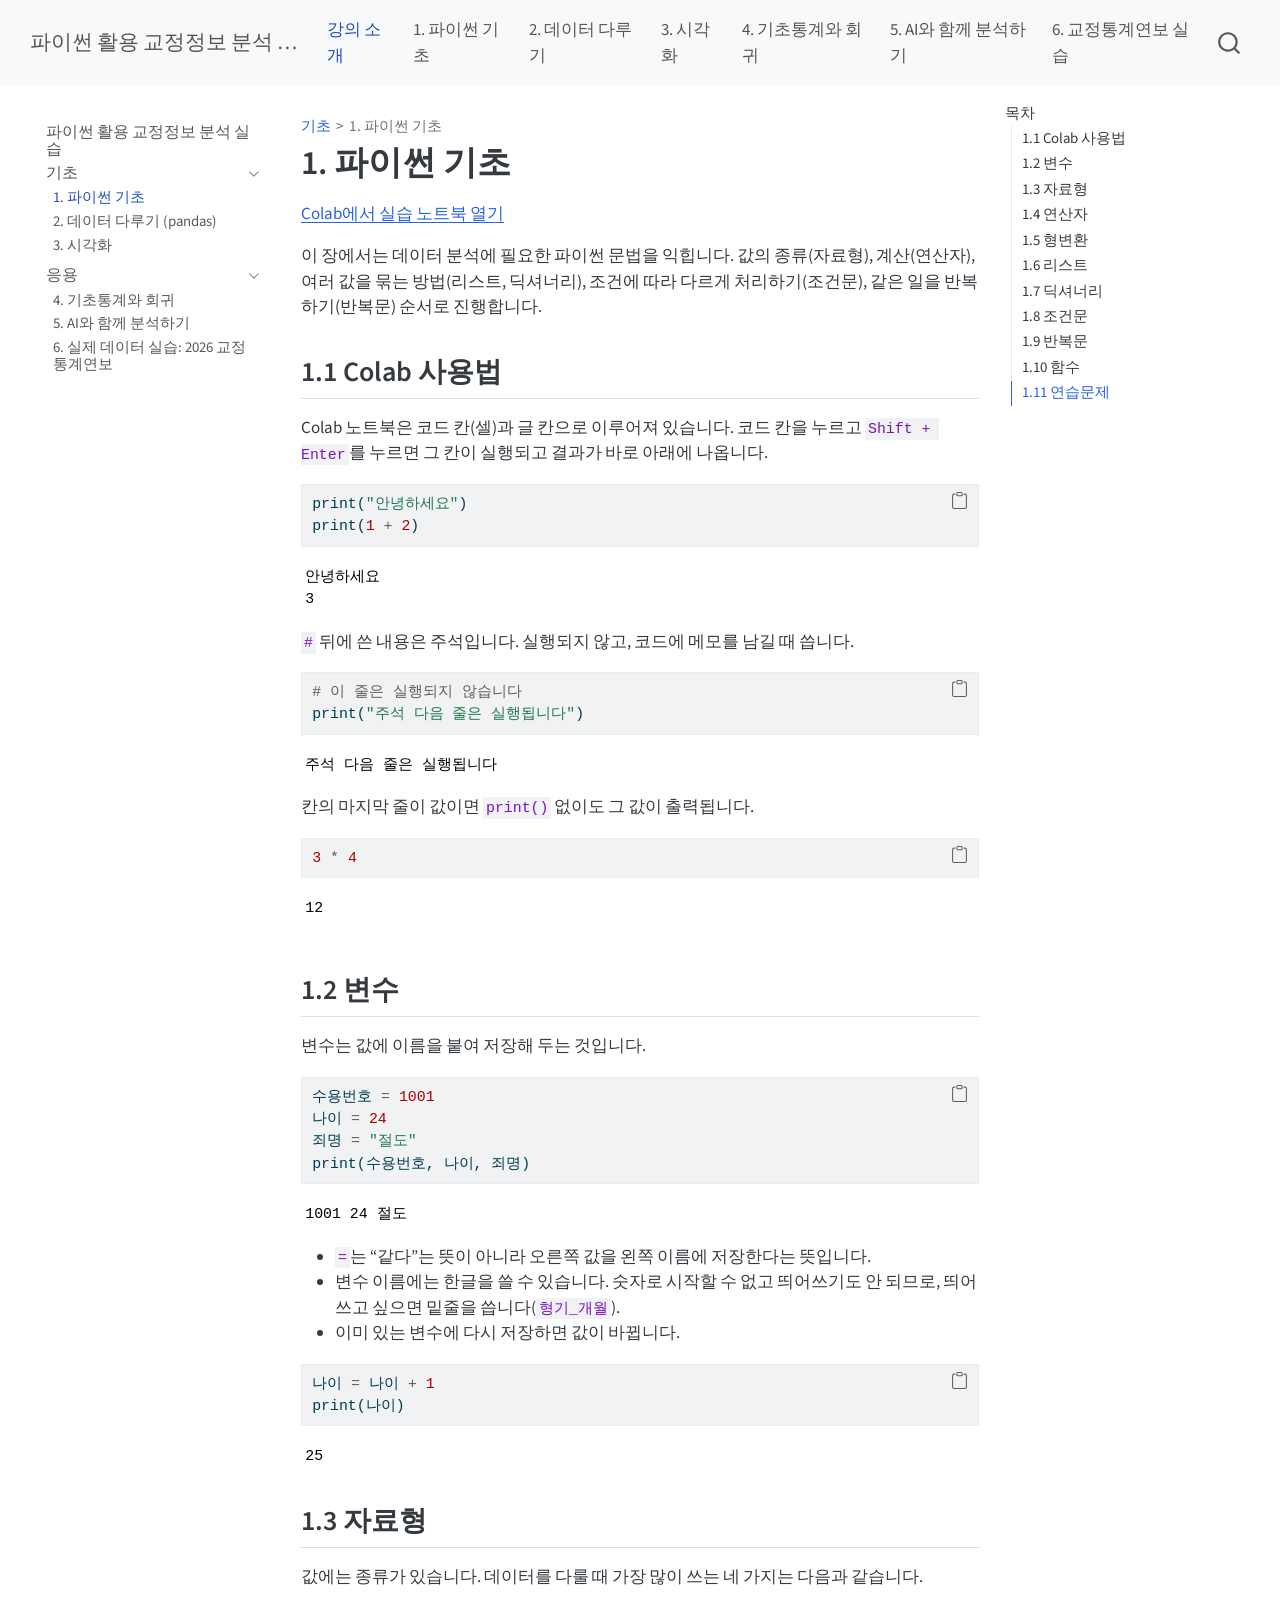
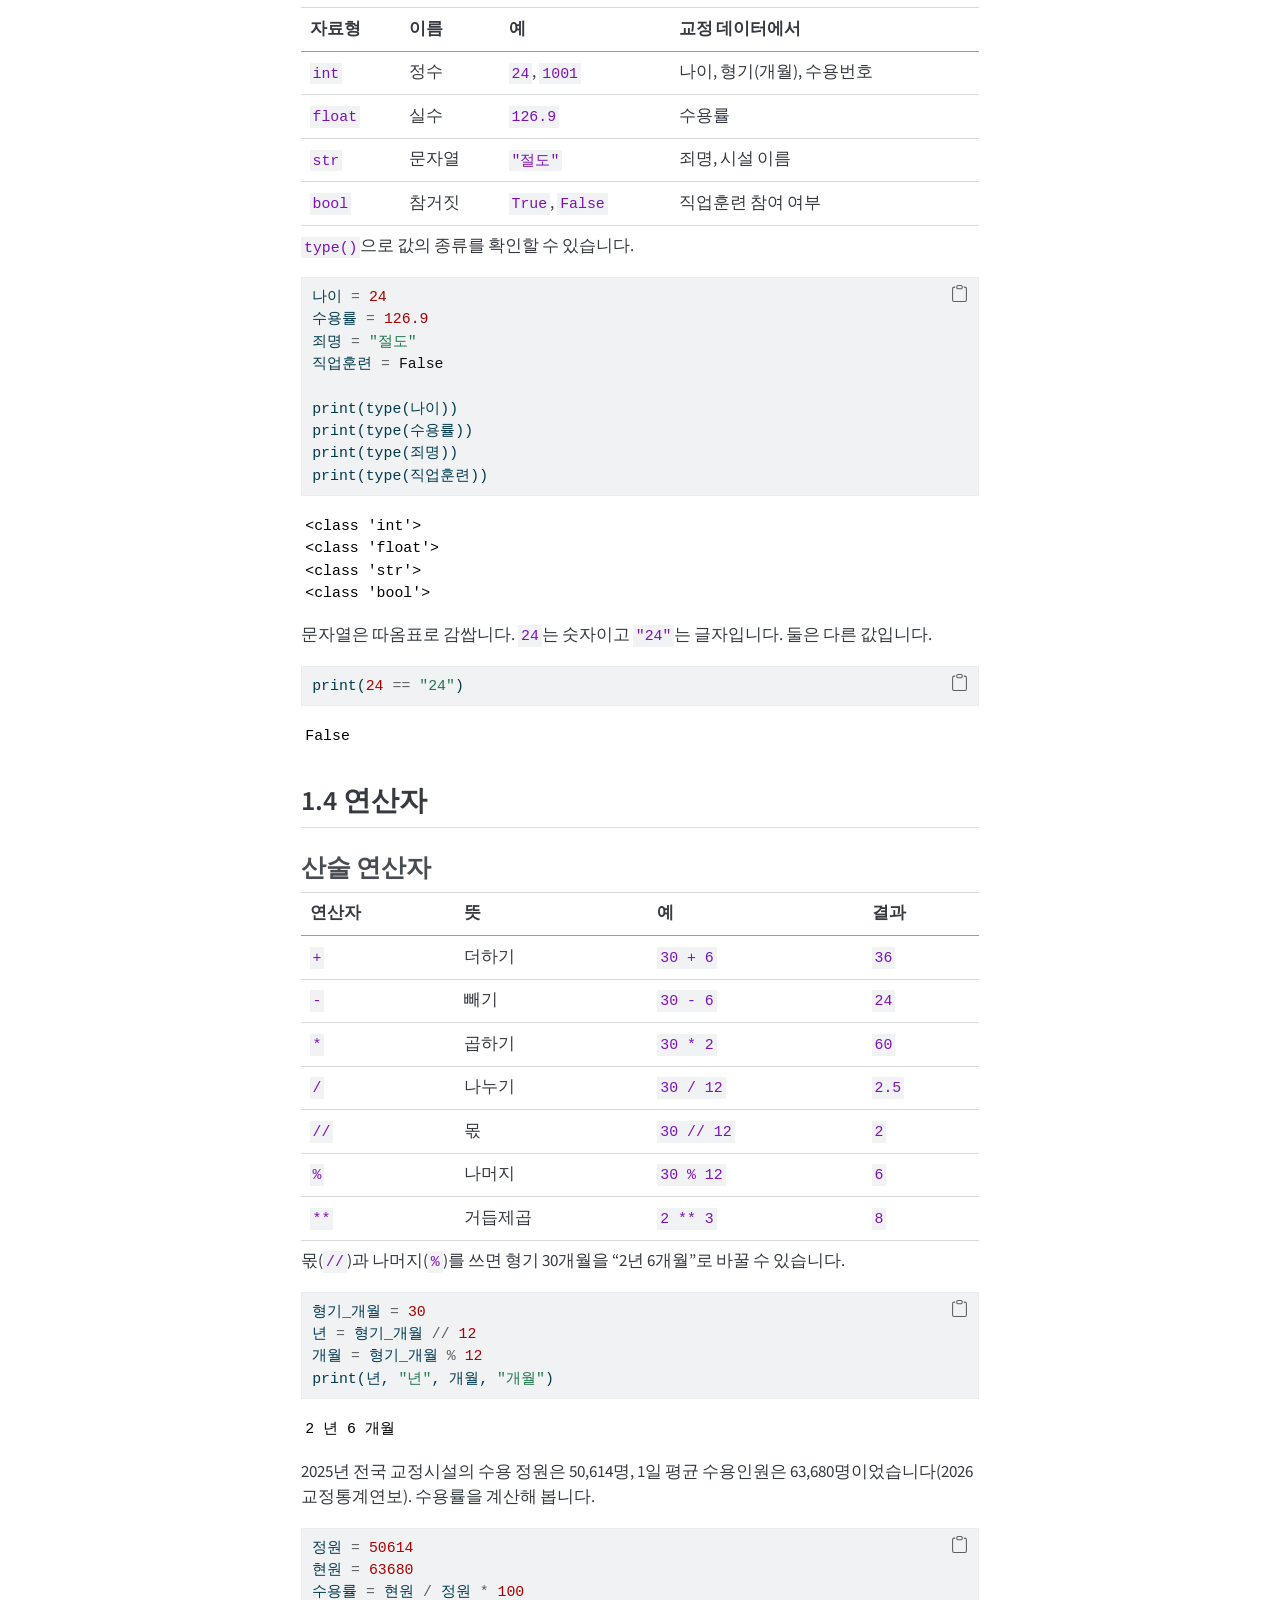
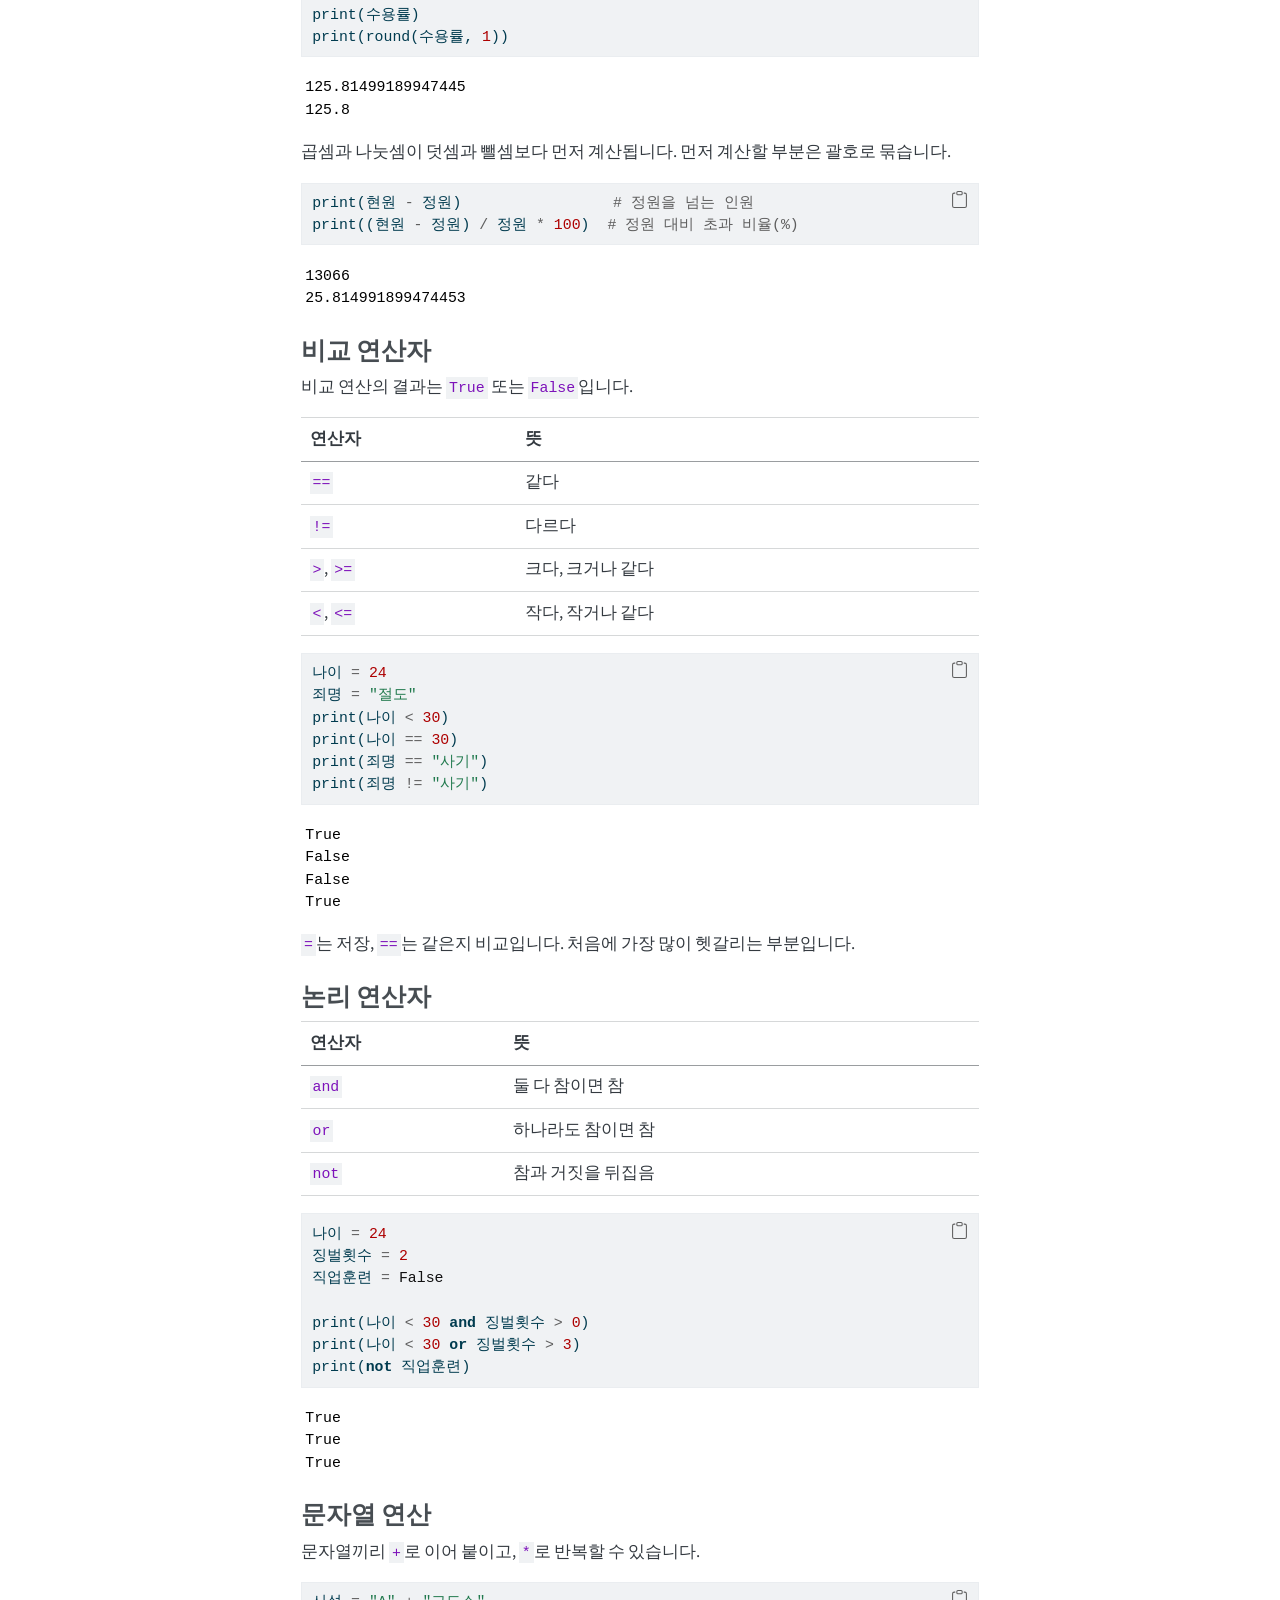
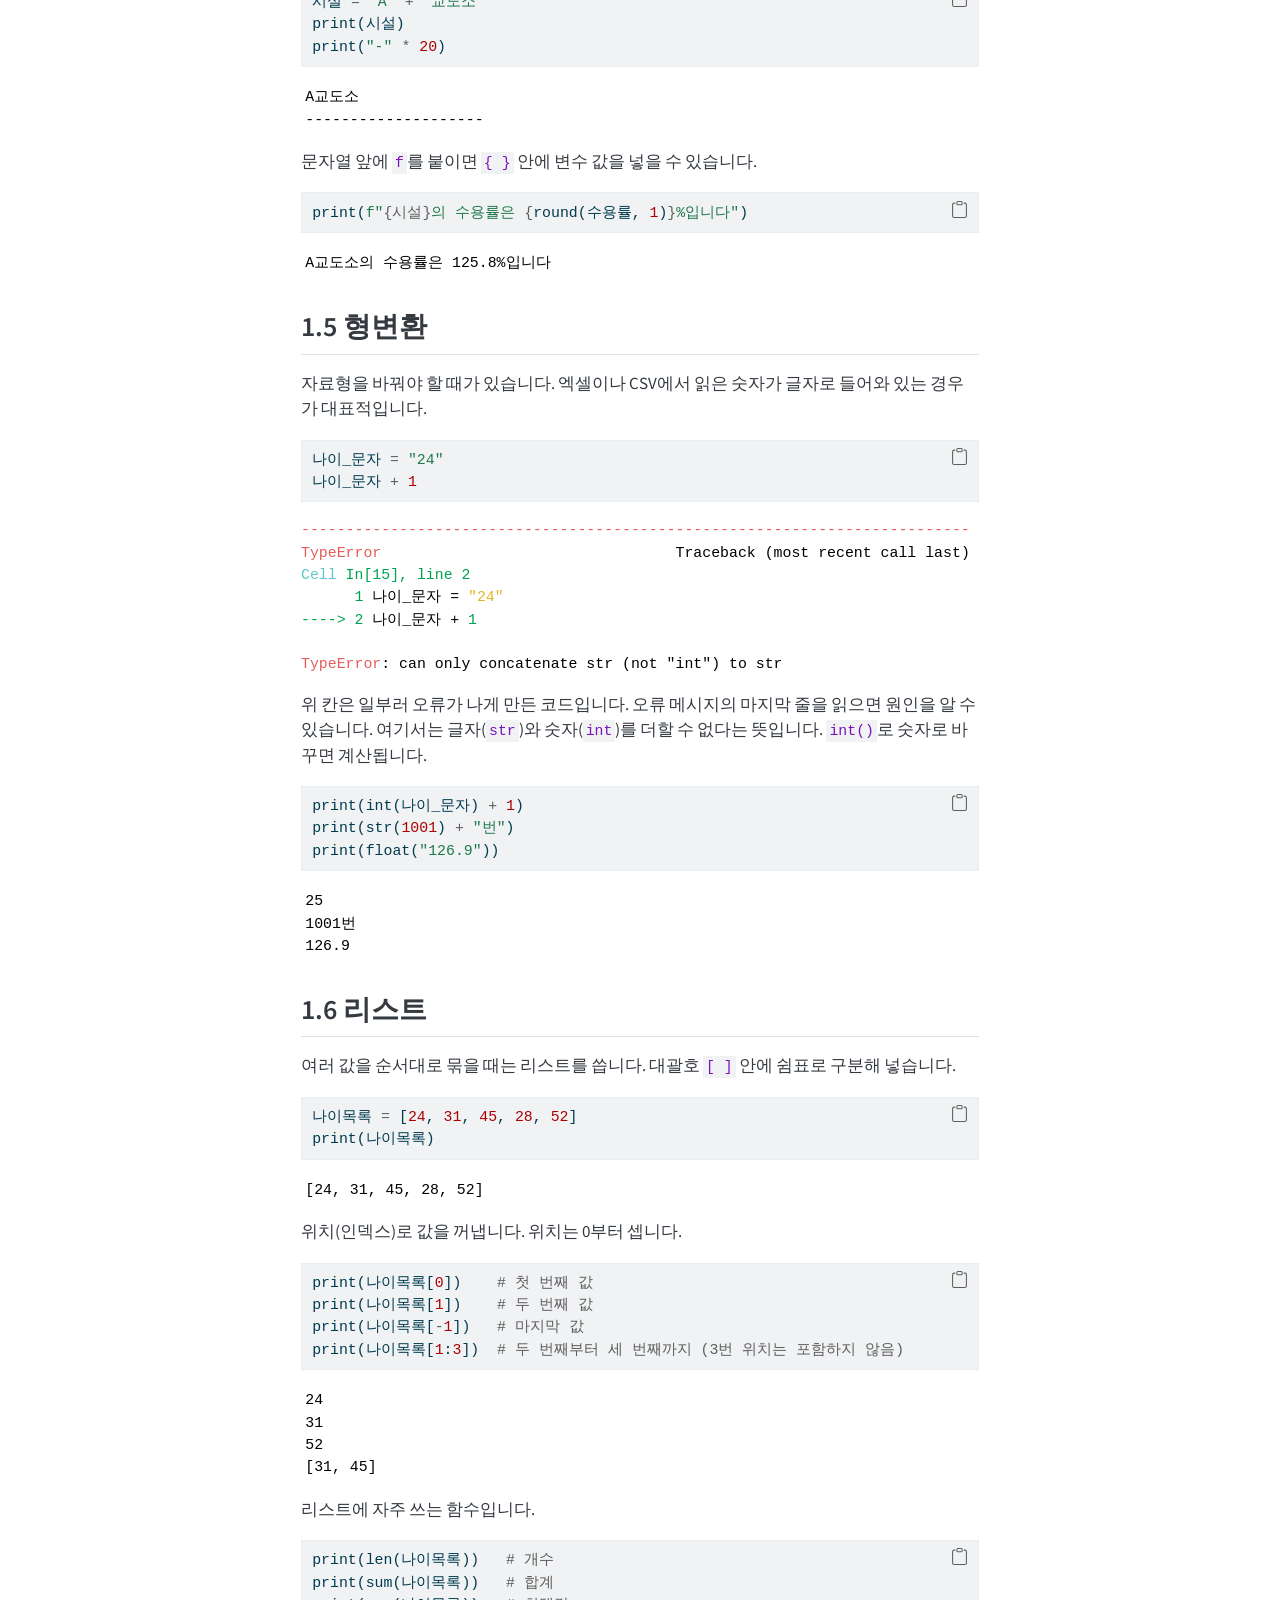
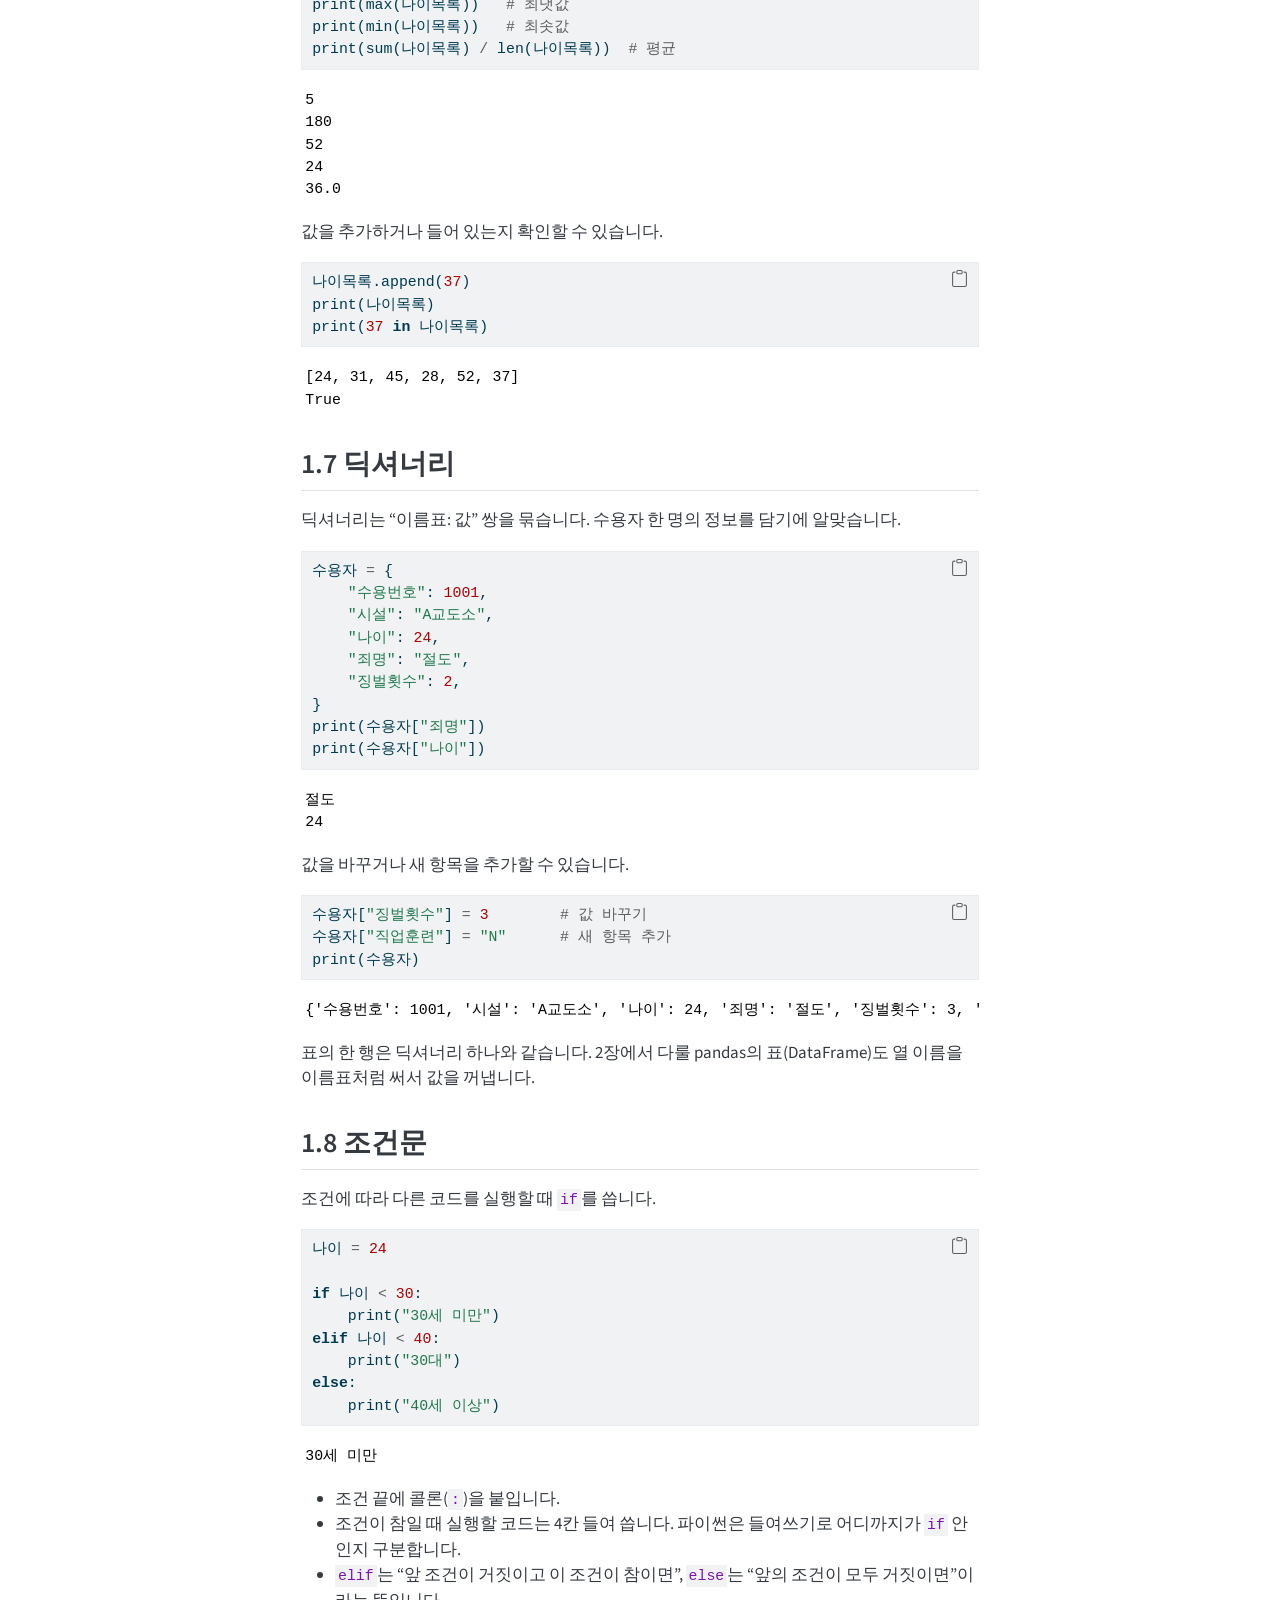
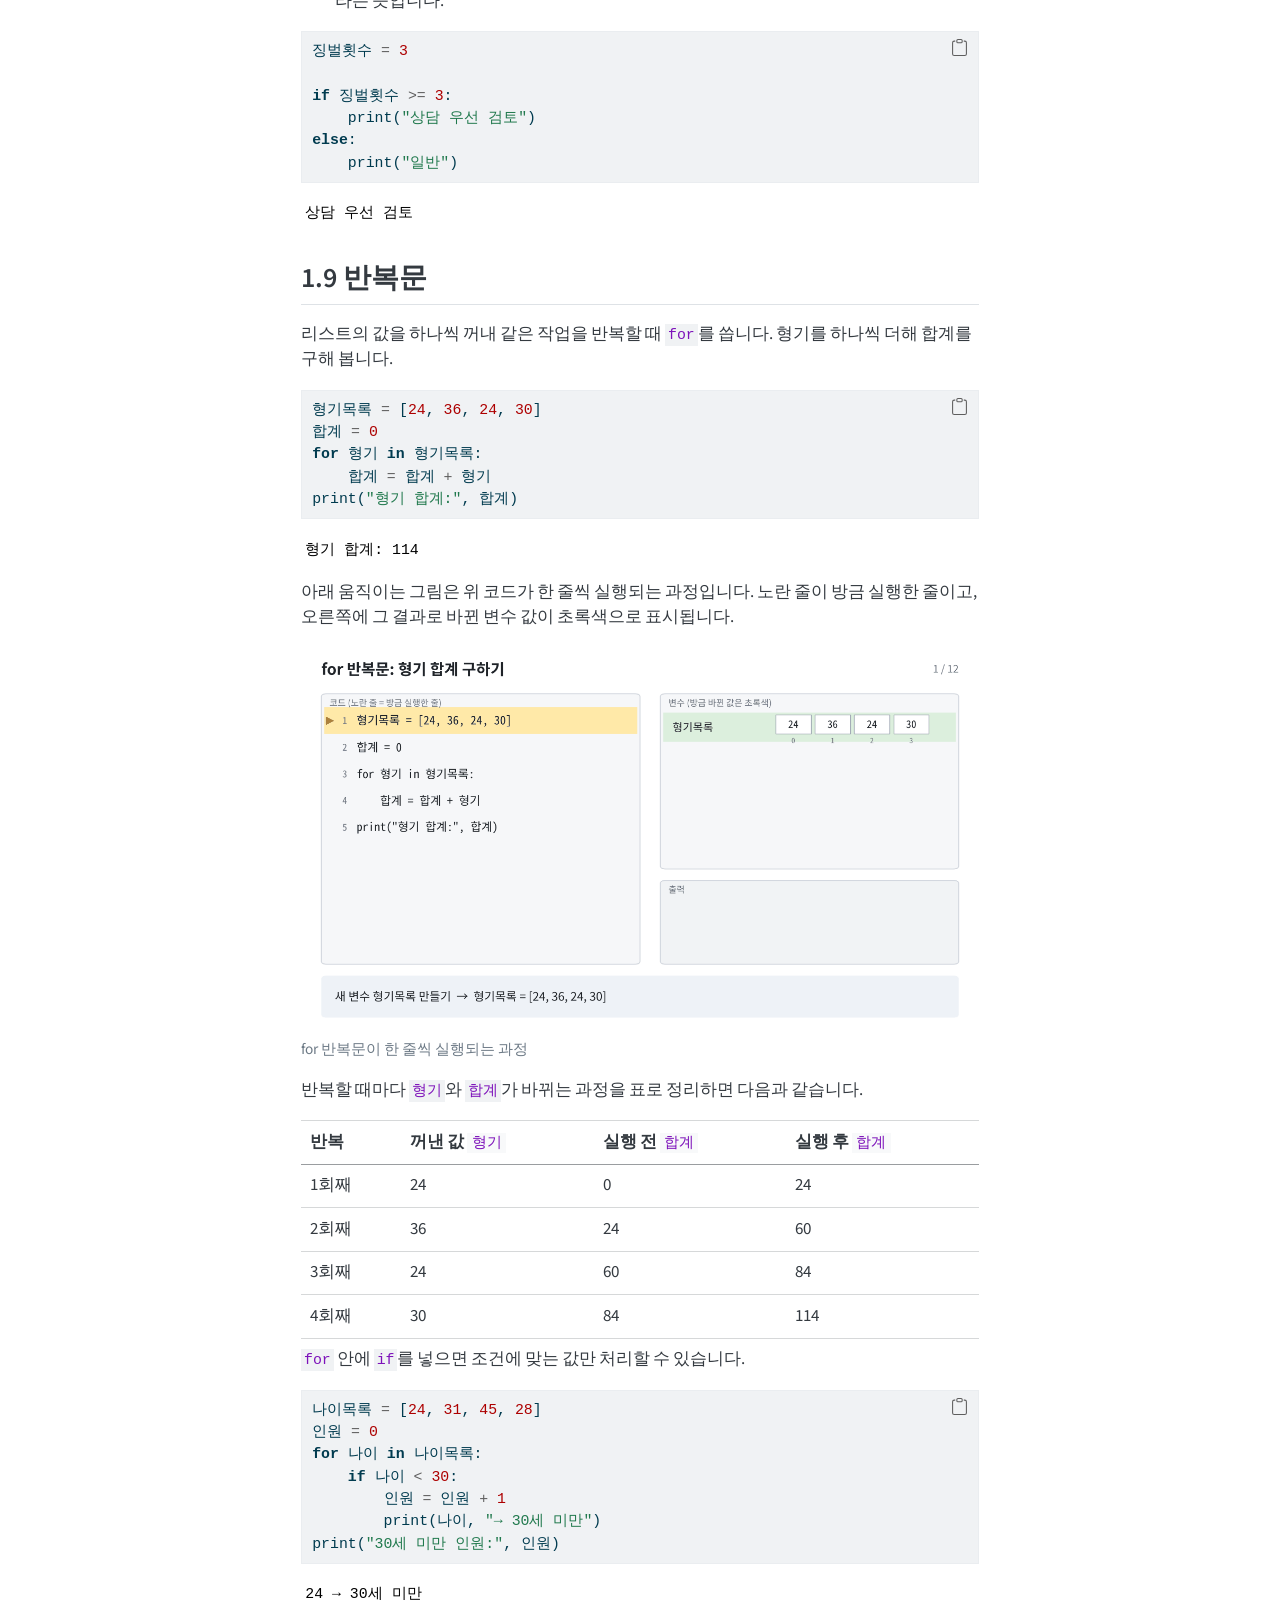
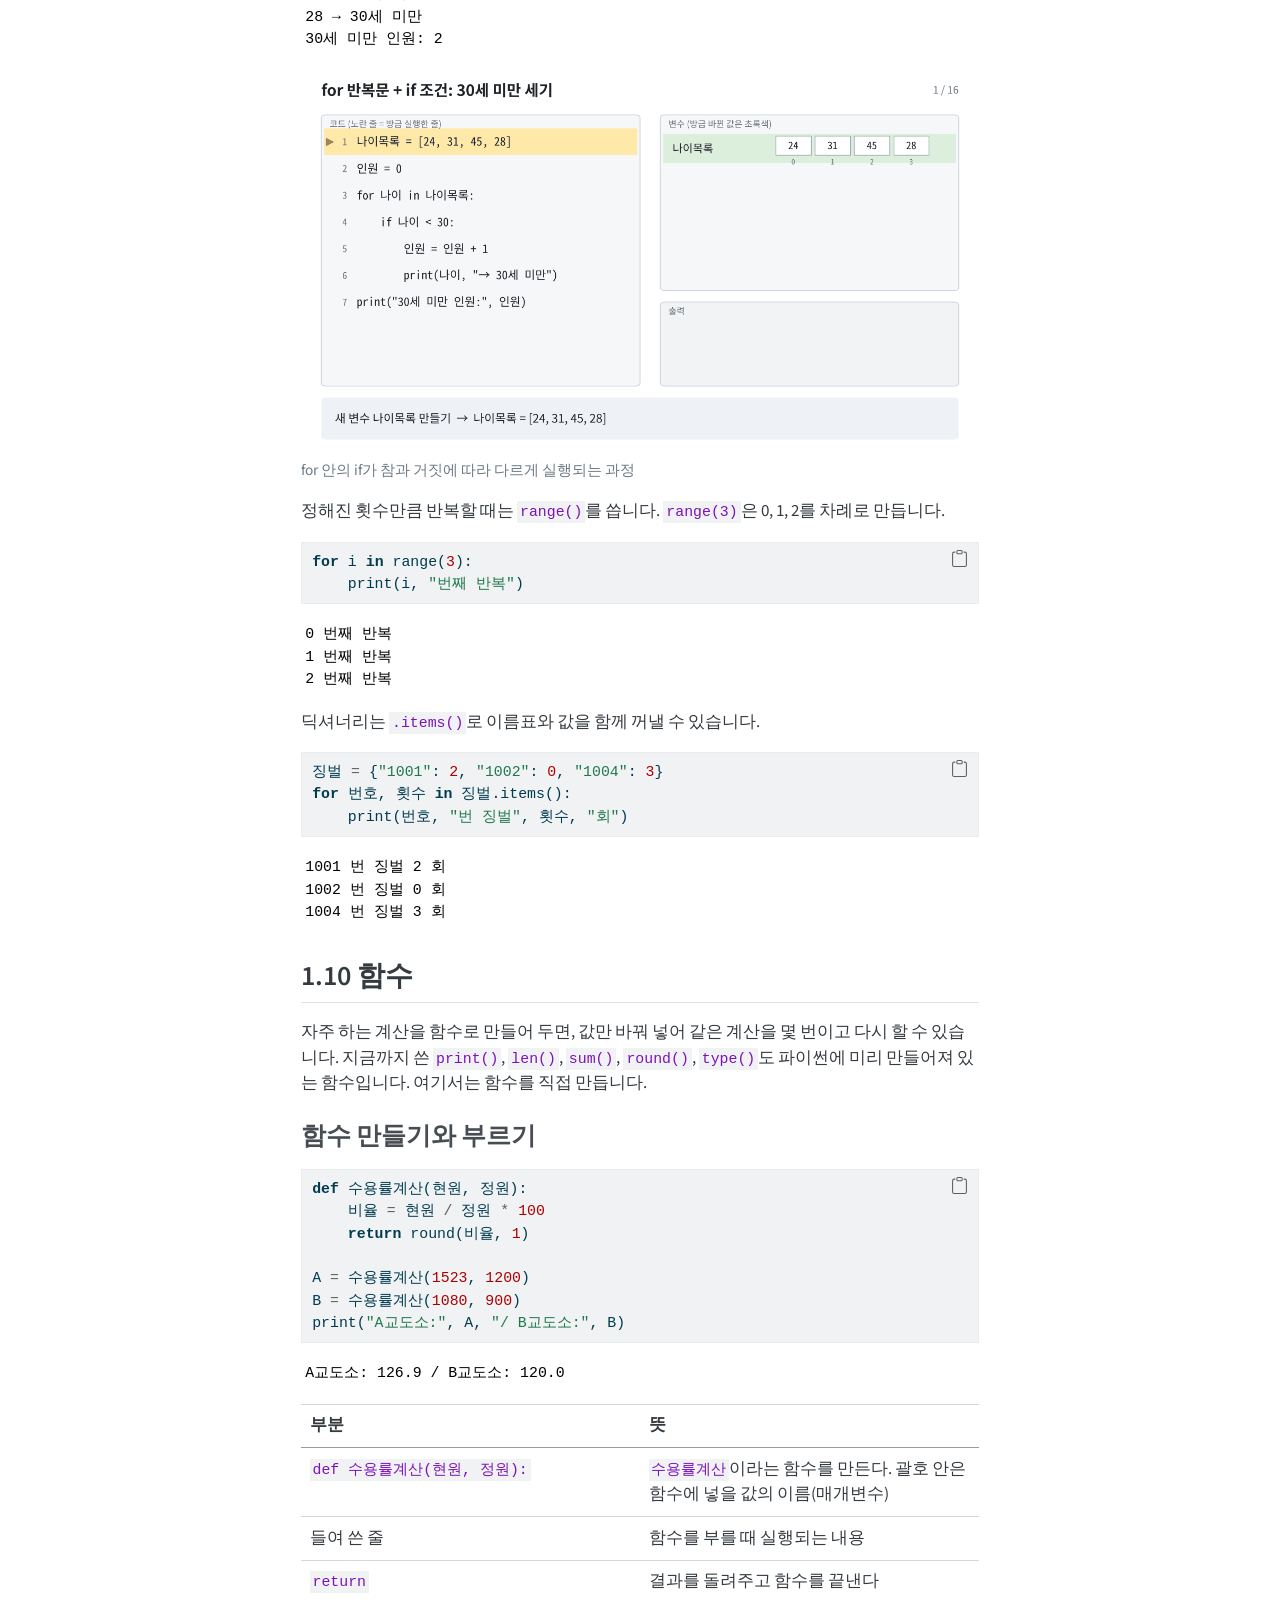
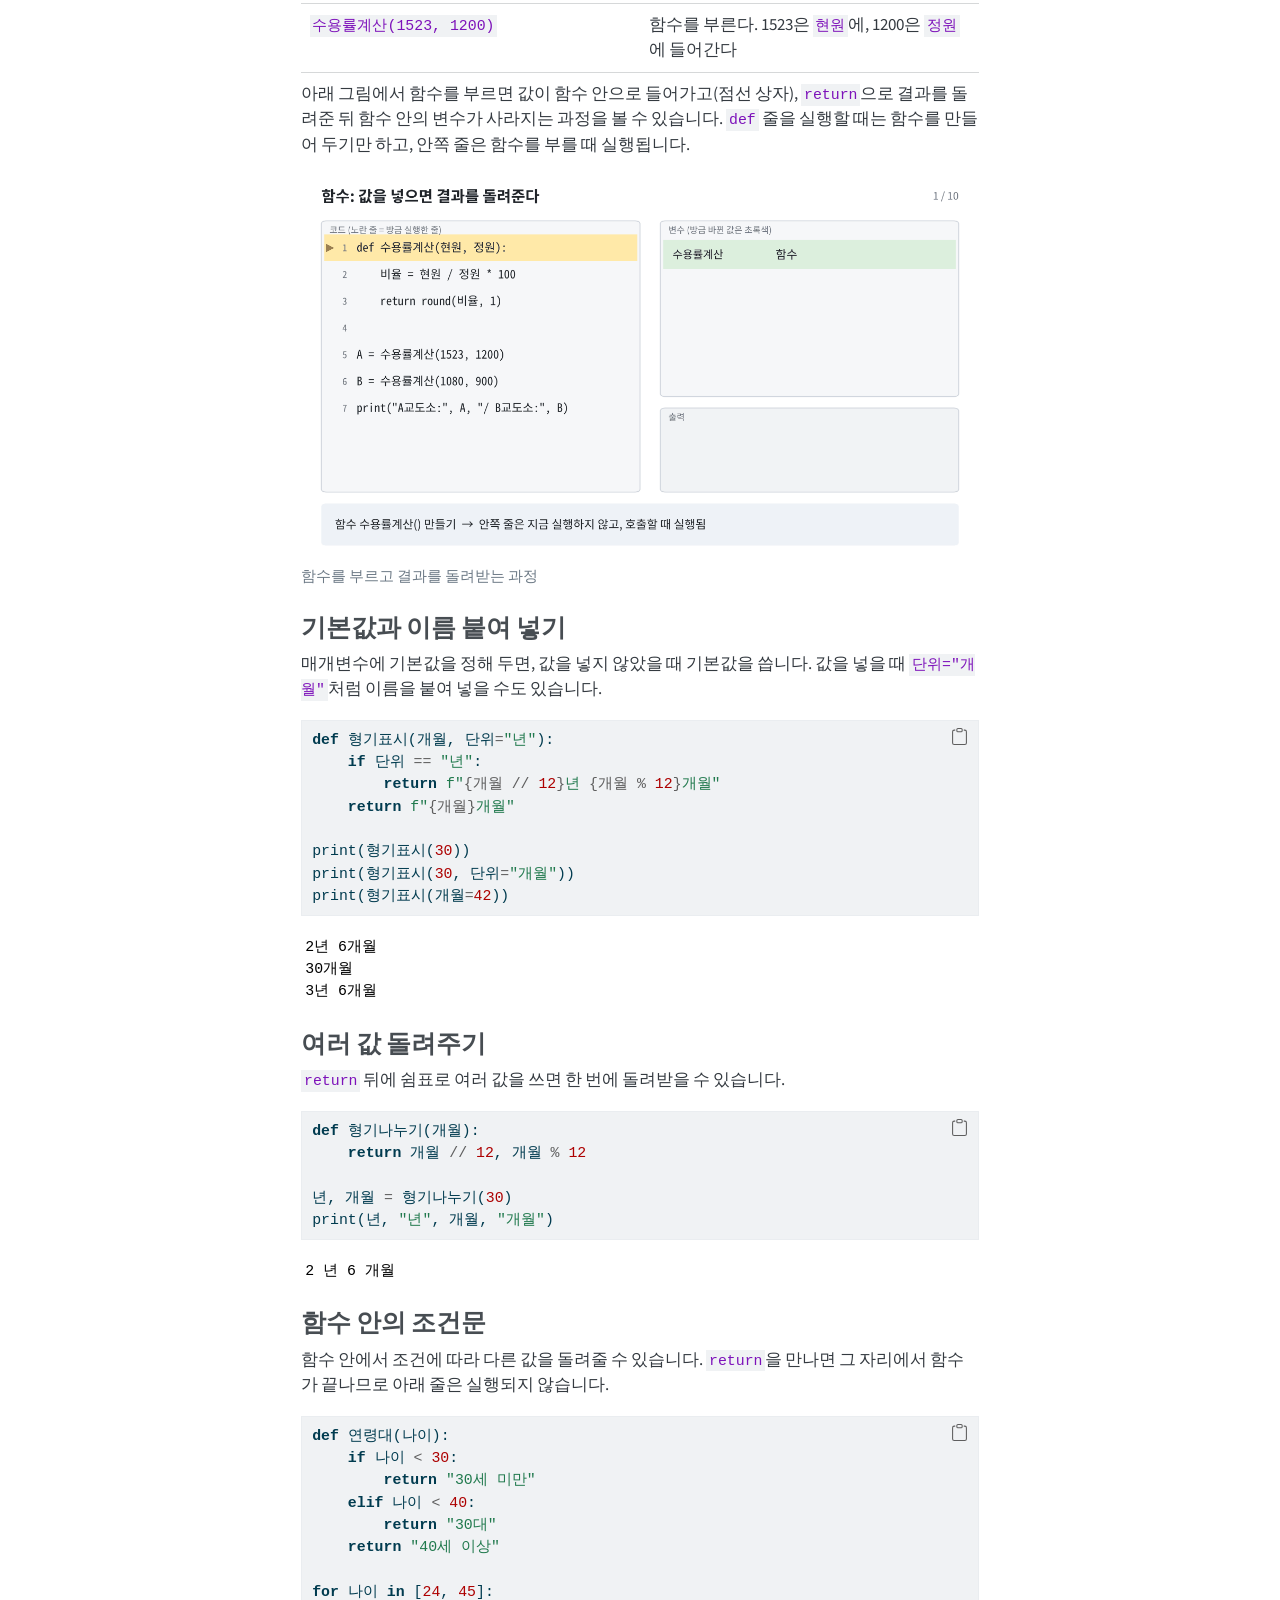
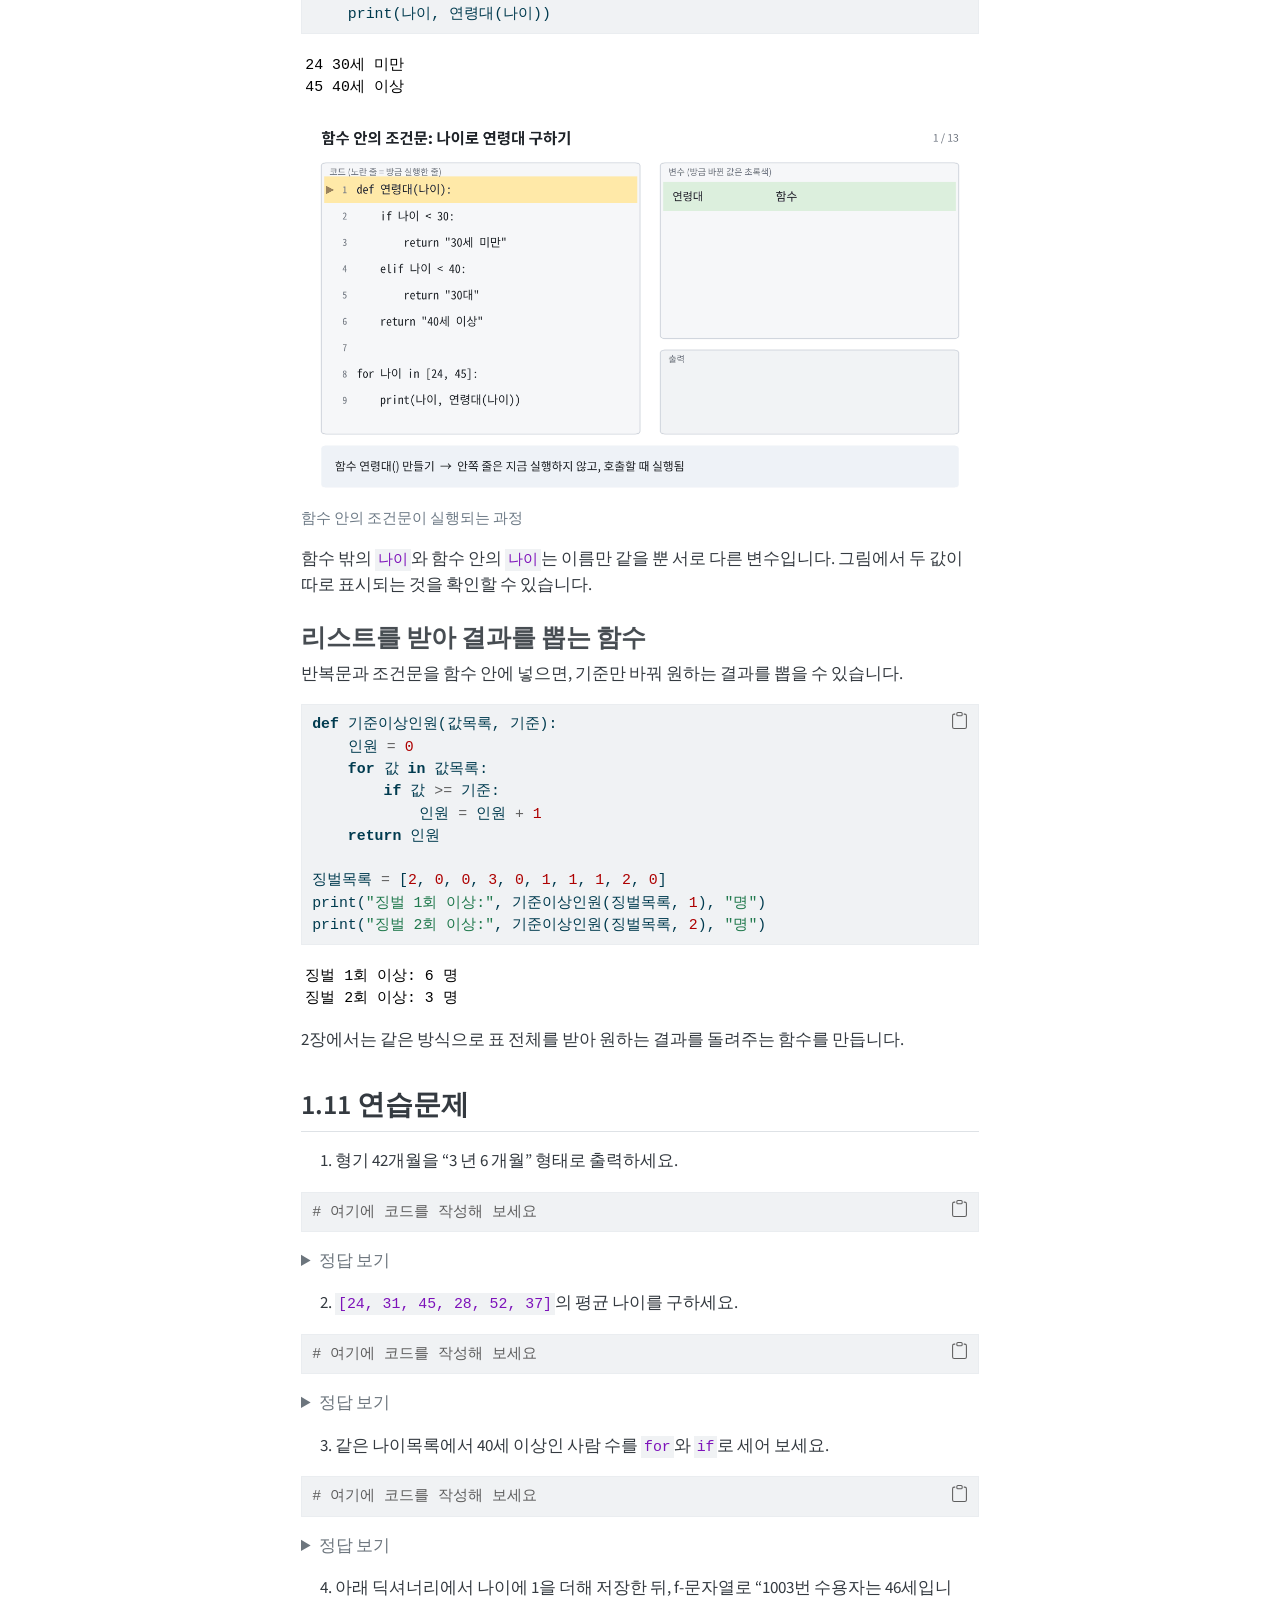
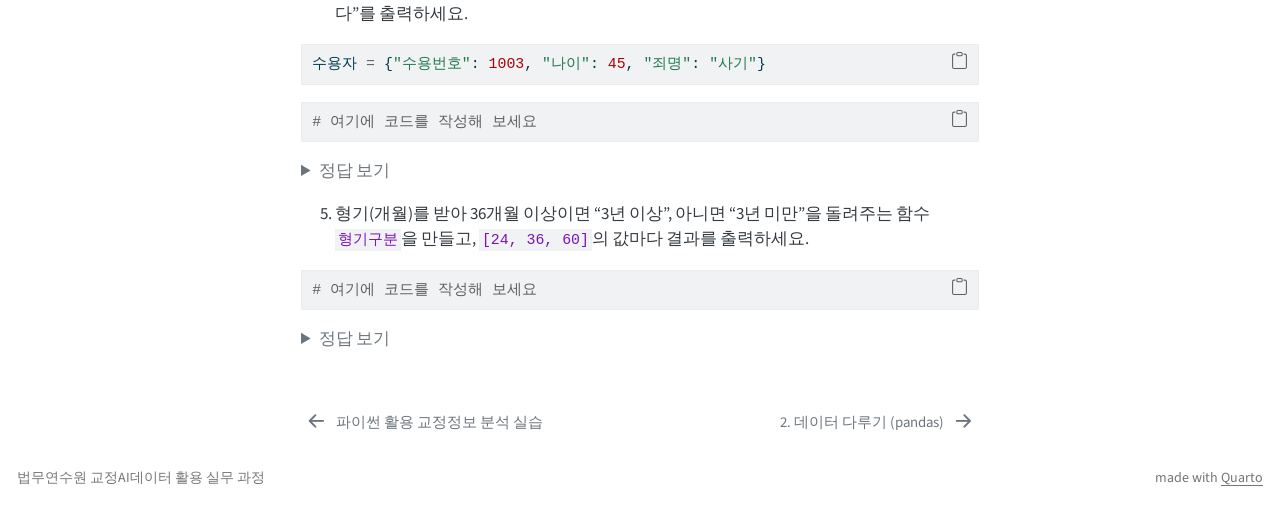
==== commit 32d64adc: "6장 교정통계연보 실습 추가: 수용률 35년 추이, 교정공무원 1인당 수용인원, 죄명별 구성 변화, 고령 수형자" ====
--- a/docs/01_python_basics.html
+++ b/docs/01_python_basics.html
@@ -154,6 +154,10 @@
   <li class="nav-item">
     <a class="nav-link" href="./05_ai.html"> 
 <span class="menu-text">5. AI와 함께 분석하기</span></a>
+  </li>  
+  <li class="nav-item">
+    <a class="nav-link" href="./06_yearbook.html"> 
+<span class="menu-text">6. 교정통계연보 실습</span></a>
   </li>  
 </ul>
           </div> <!-- /navcollapse -->
@@ -232,6 +236,12 @@
   <div class="sidebar-item-container"> 
   <a href="./05_ai.html" class="sidebar-item-text sidebar-link">
  <span class="menu-text">5. AI와 함께 분석하기</span></a>
+  </div>
+</li>
+          <li class="sidebar-item">
+  <div class="sidebar-item-container"> 
+  <a href="./06_yearbook.html" class="sidebar-item-text sidebar-link">
+ <span class="menu-text">6. 실제 데이터 실습: 2026 교정통계연보</span></a>
   </div>
 </li>
       </ul>
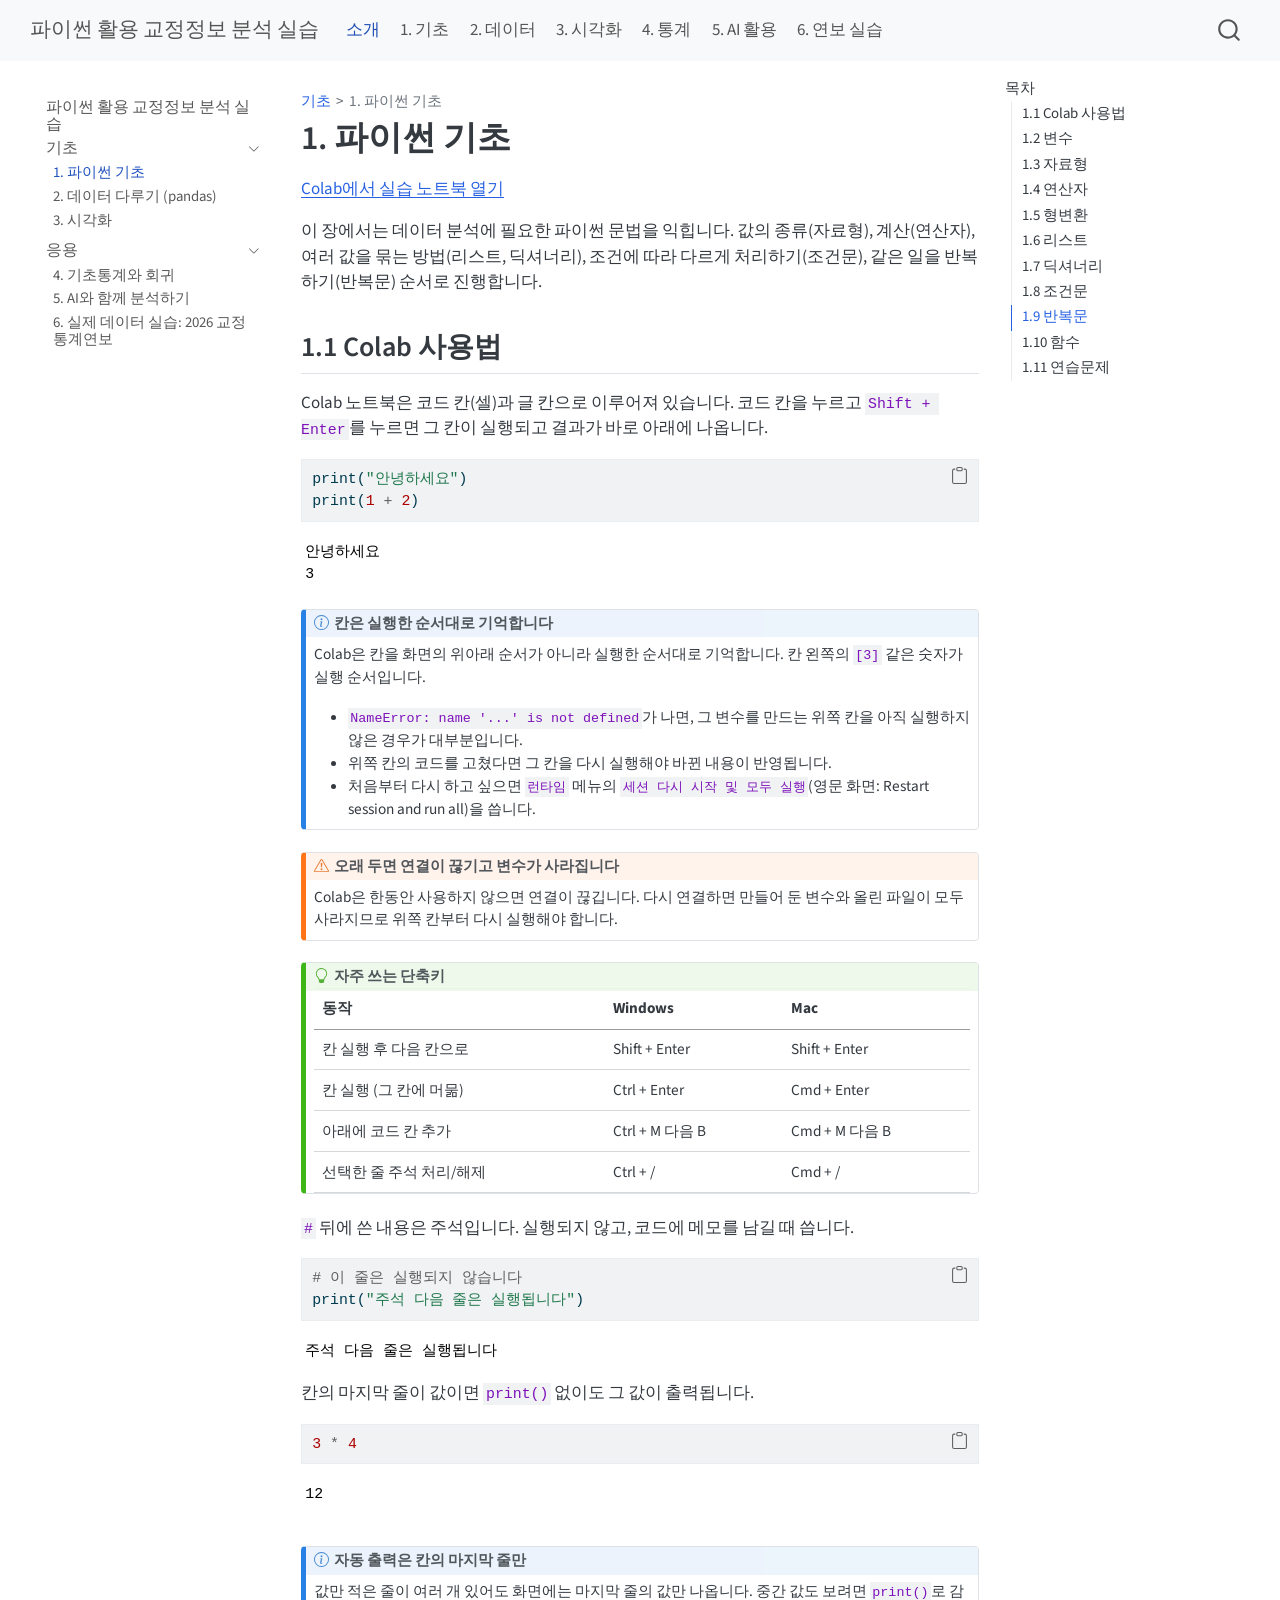
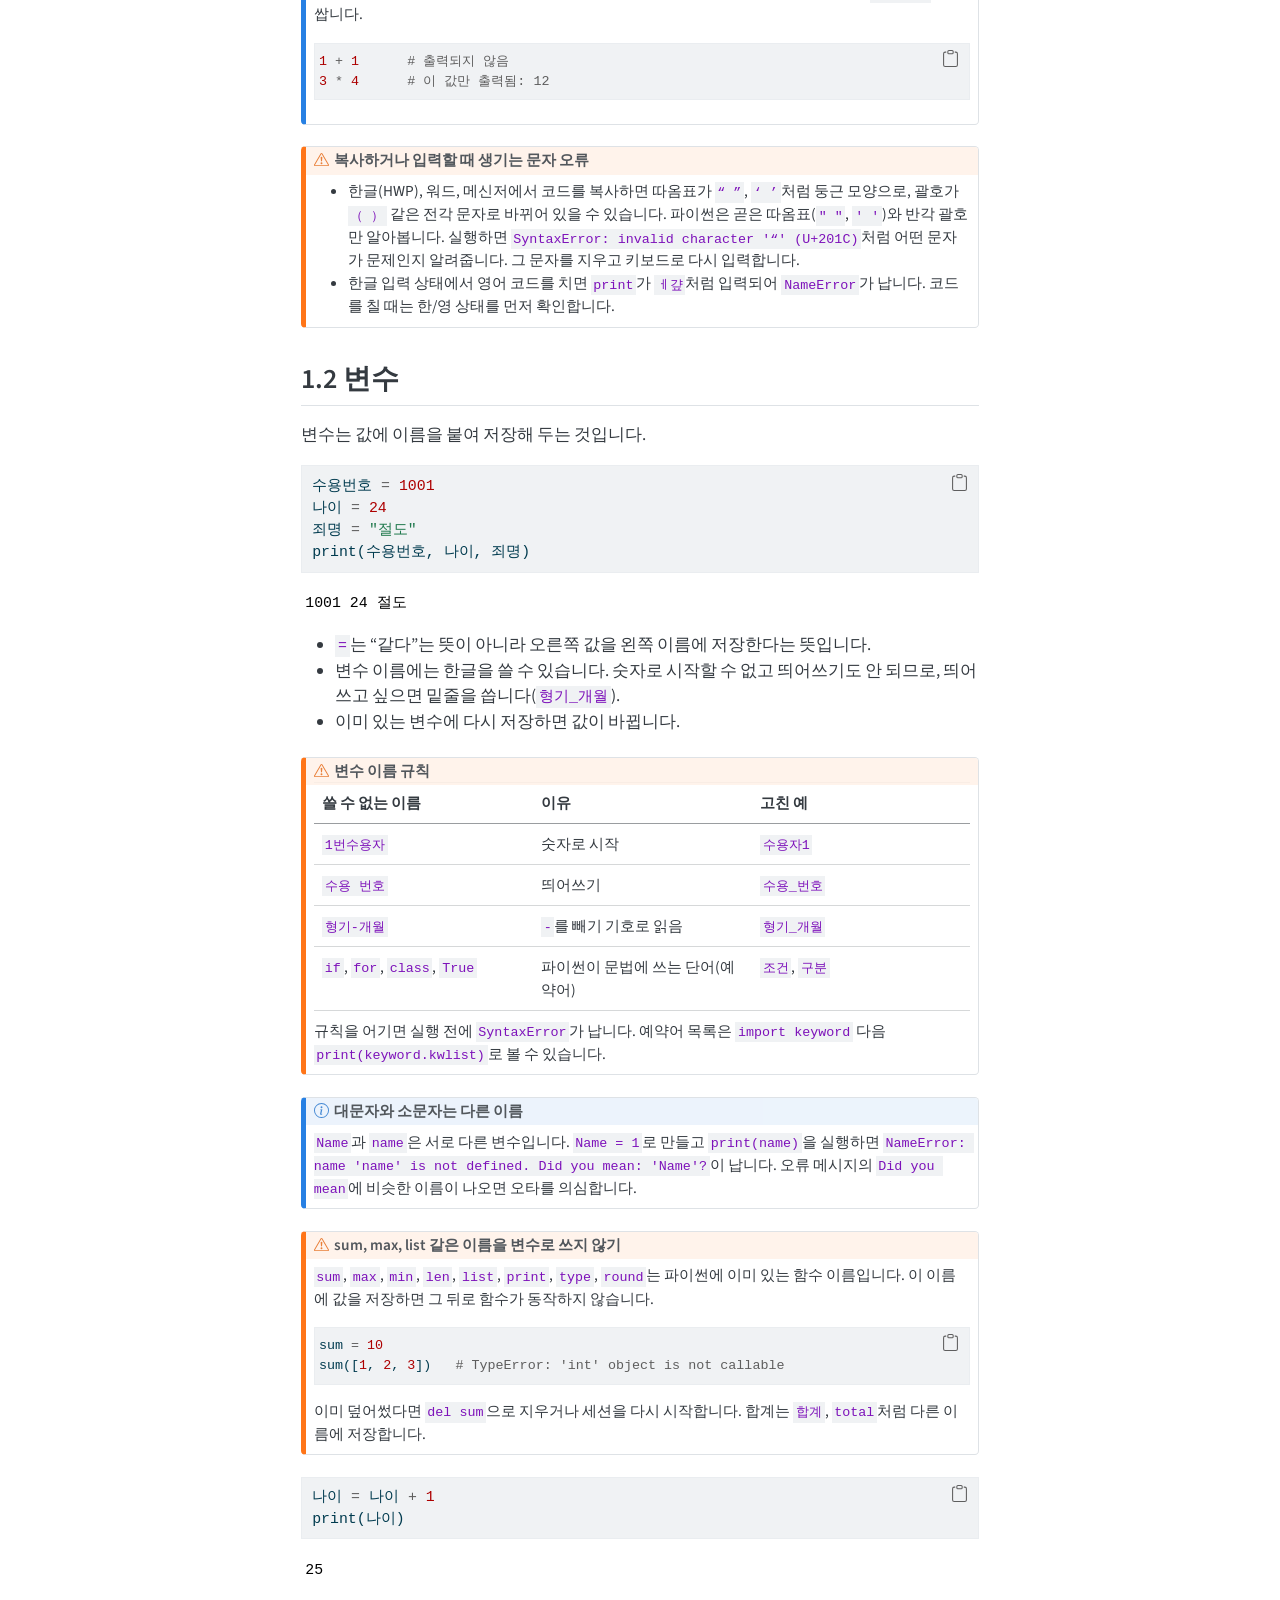
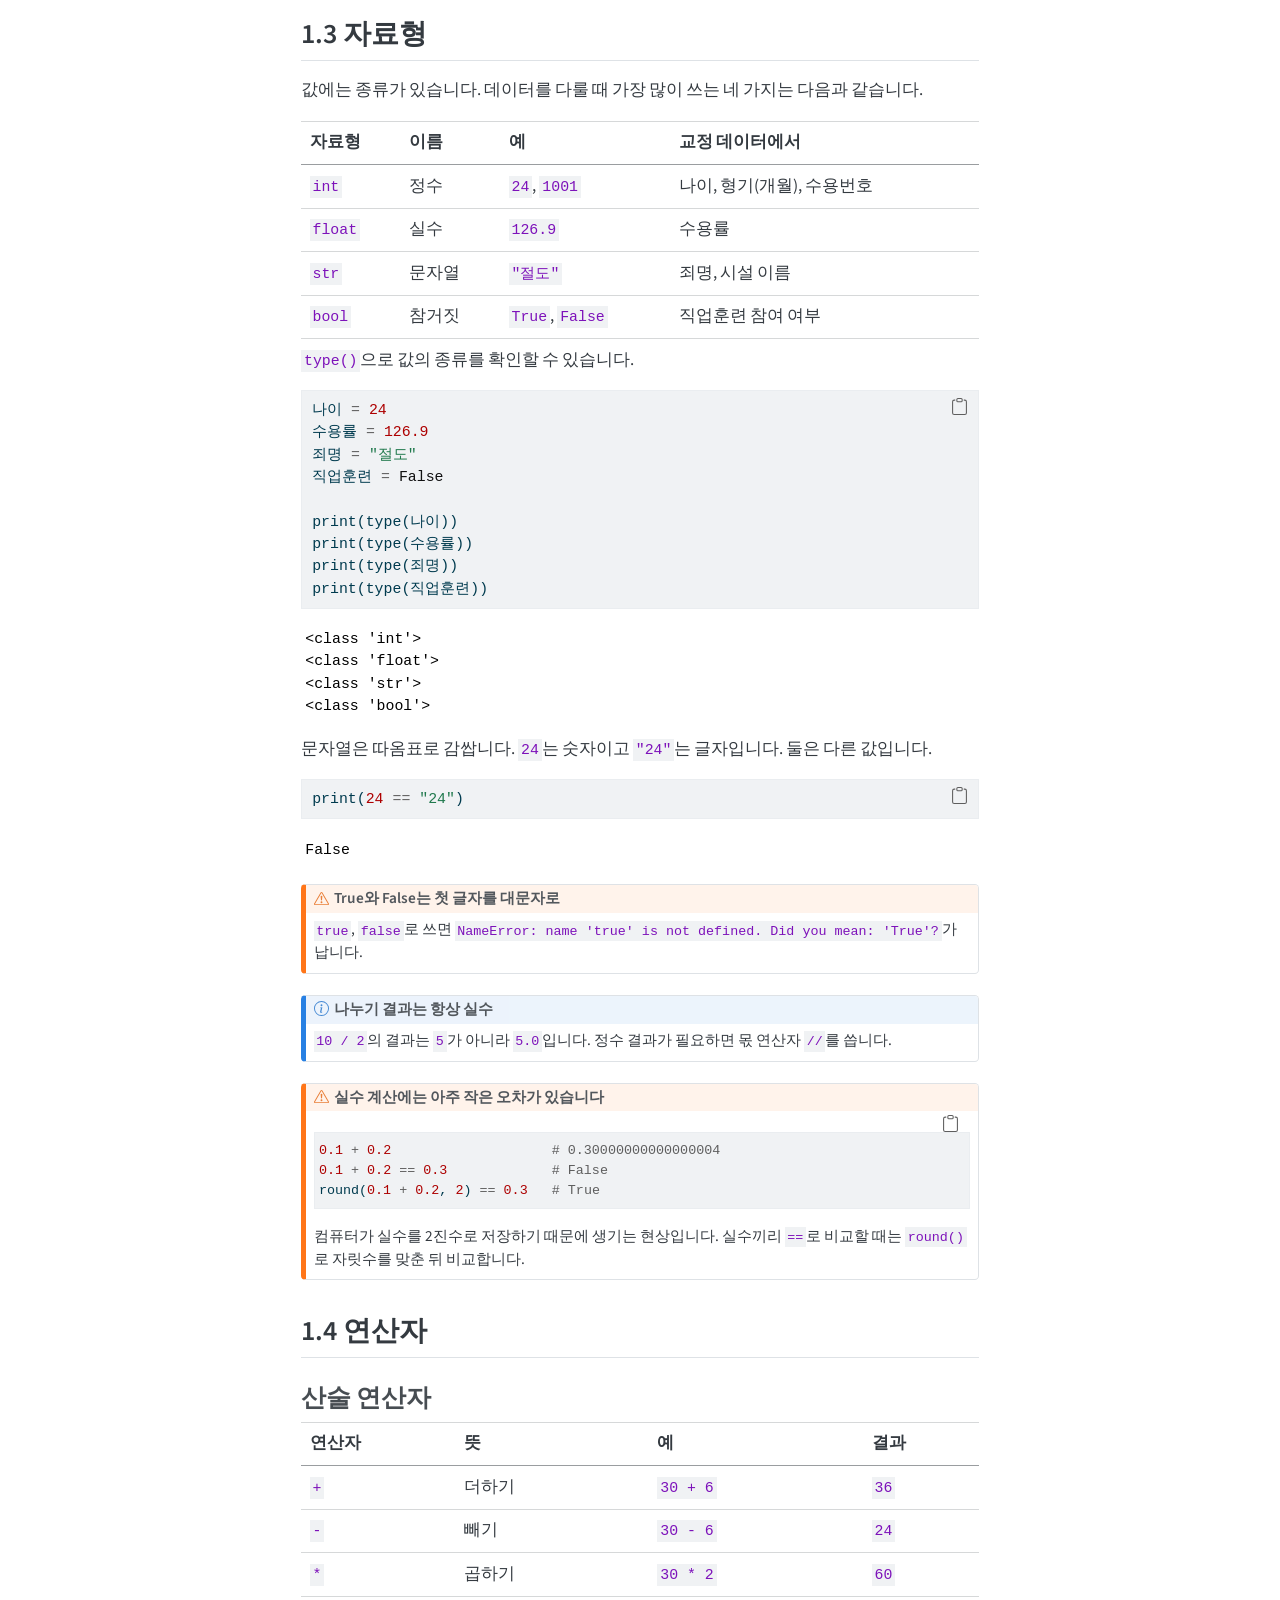
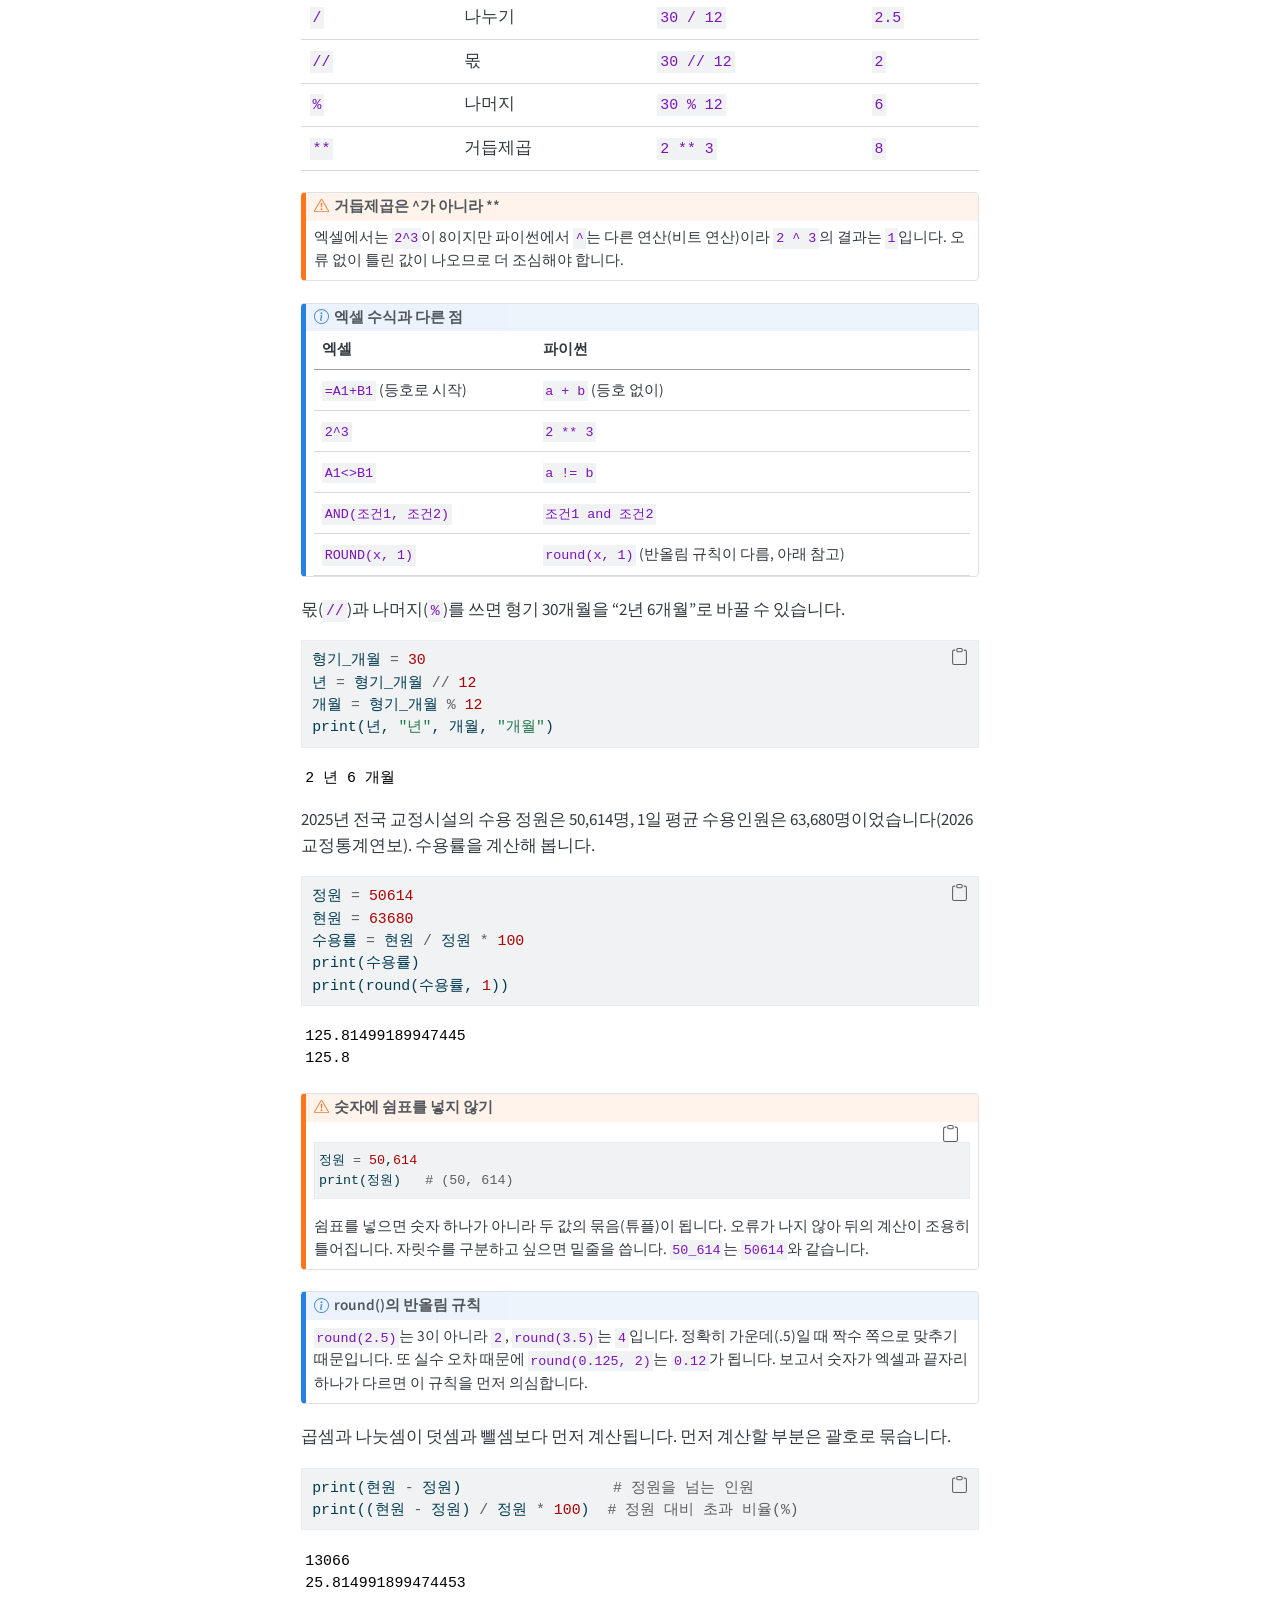
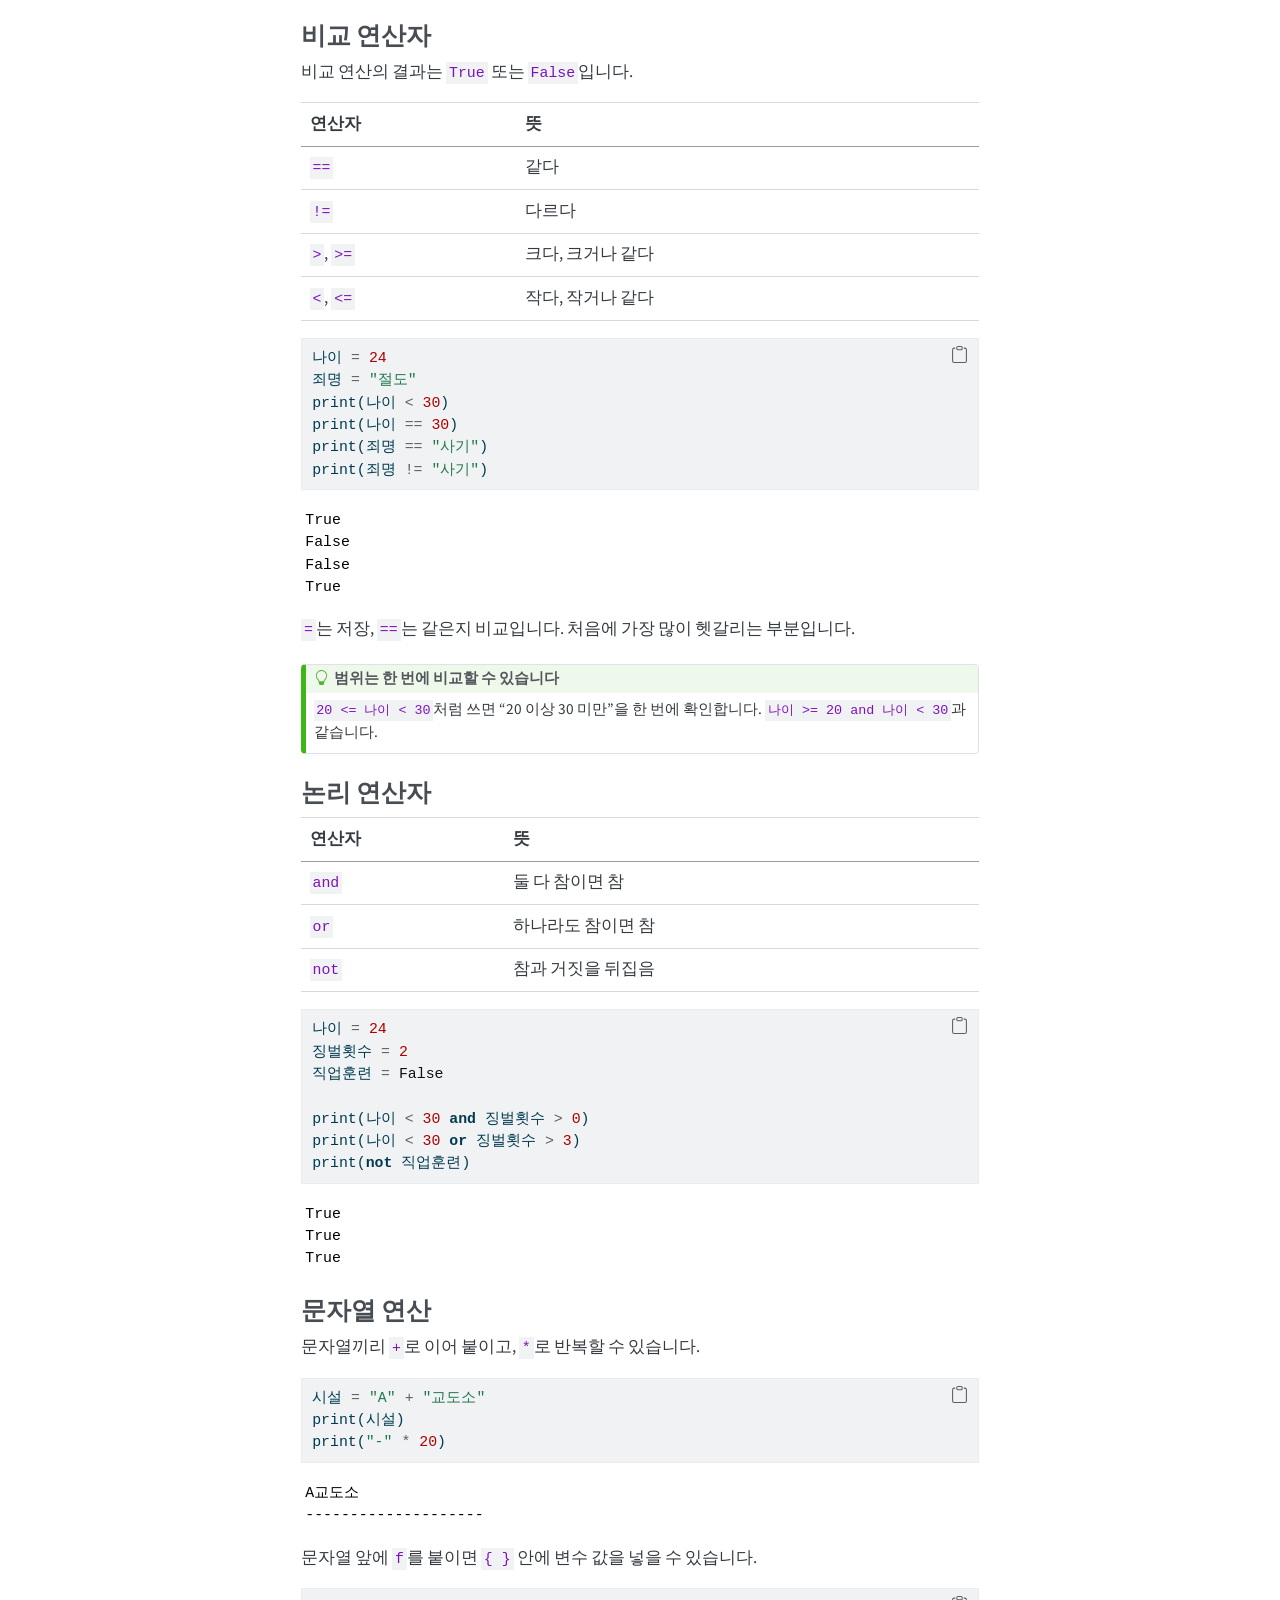
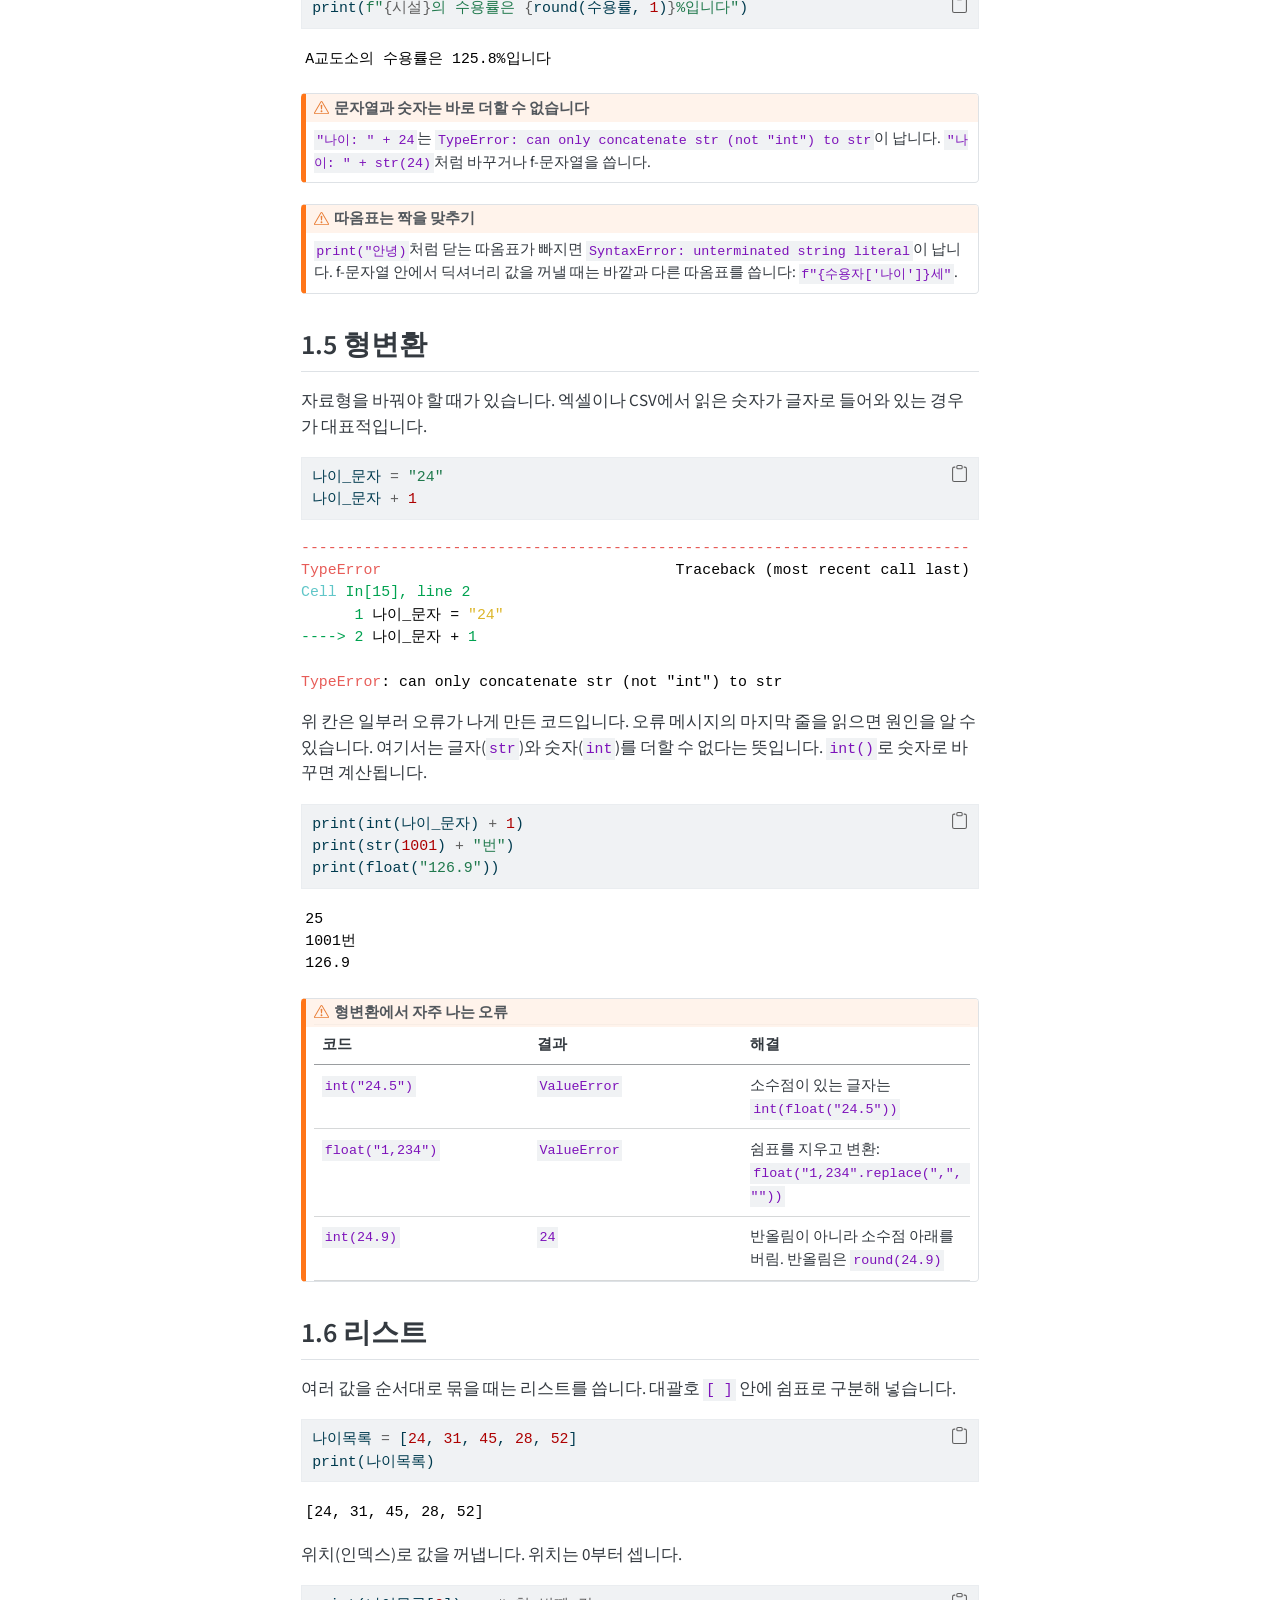
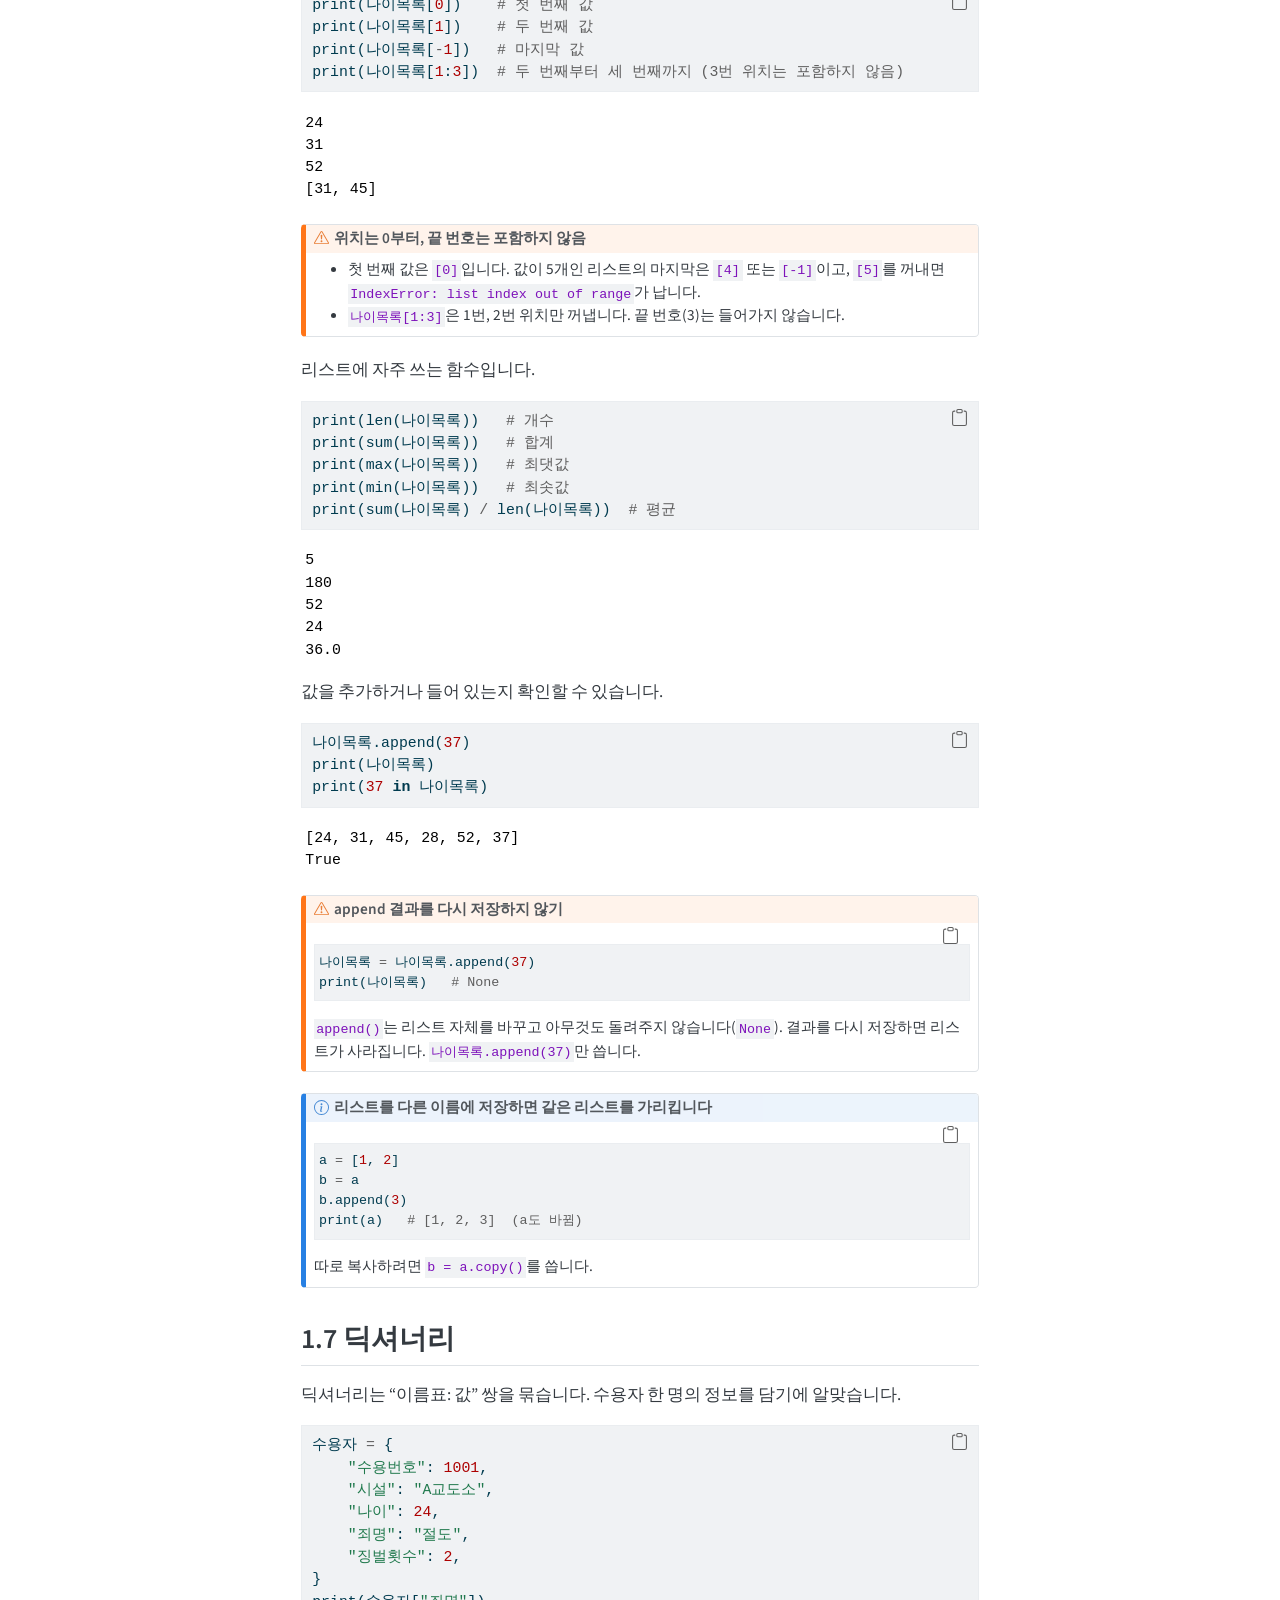
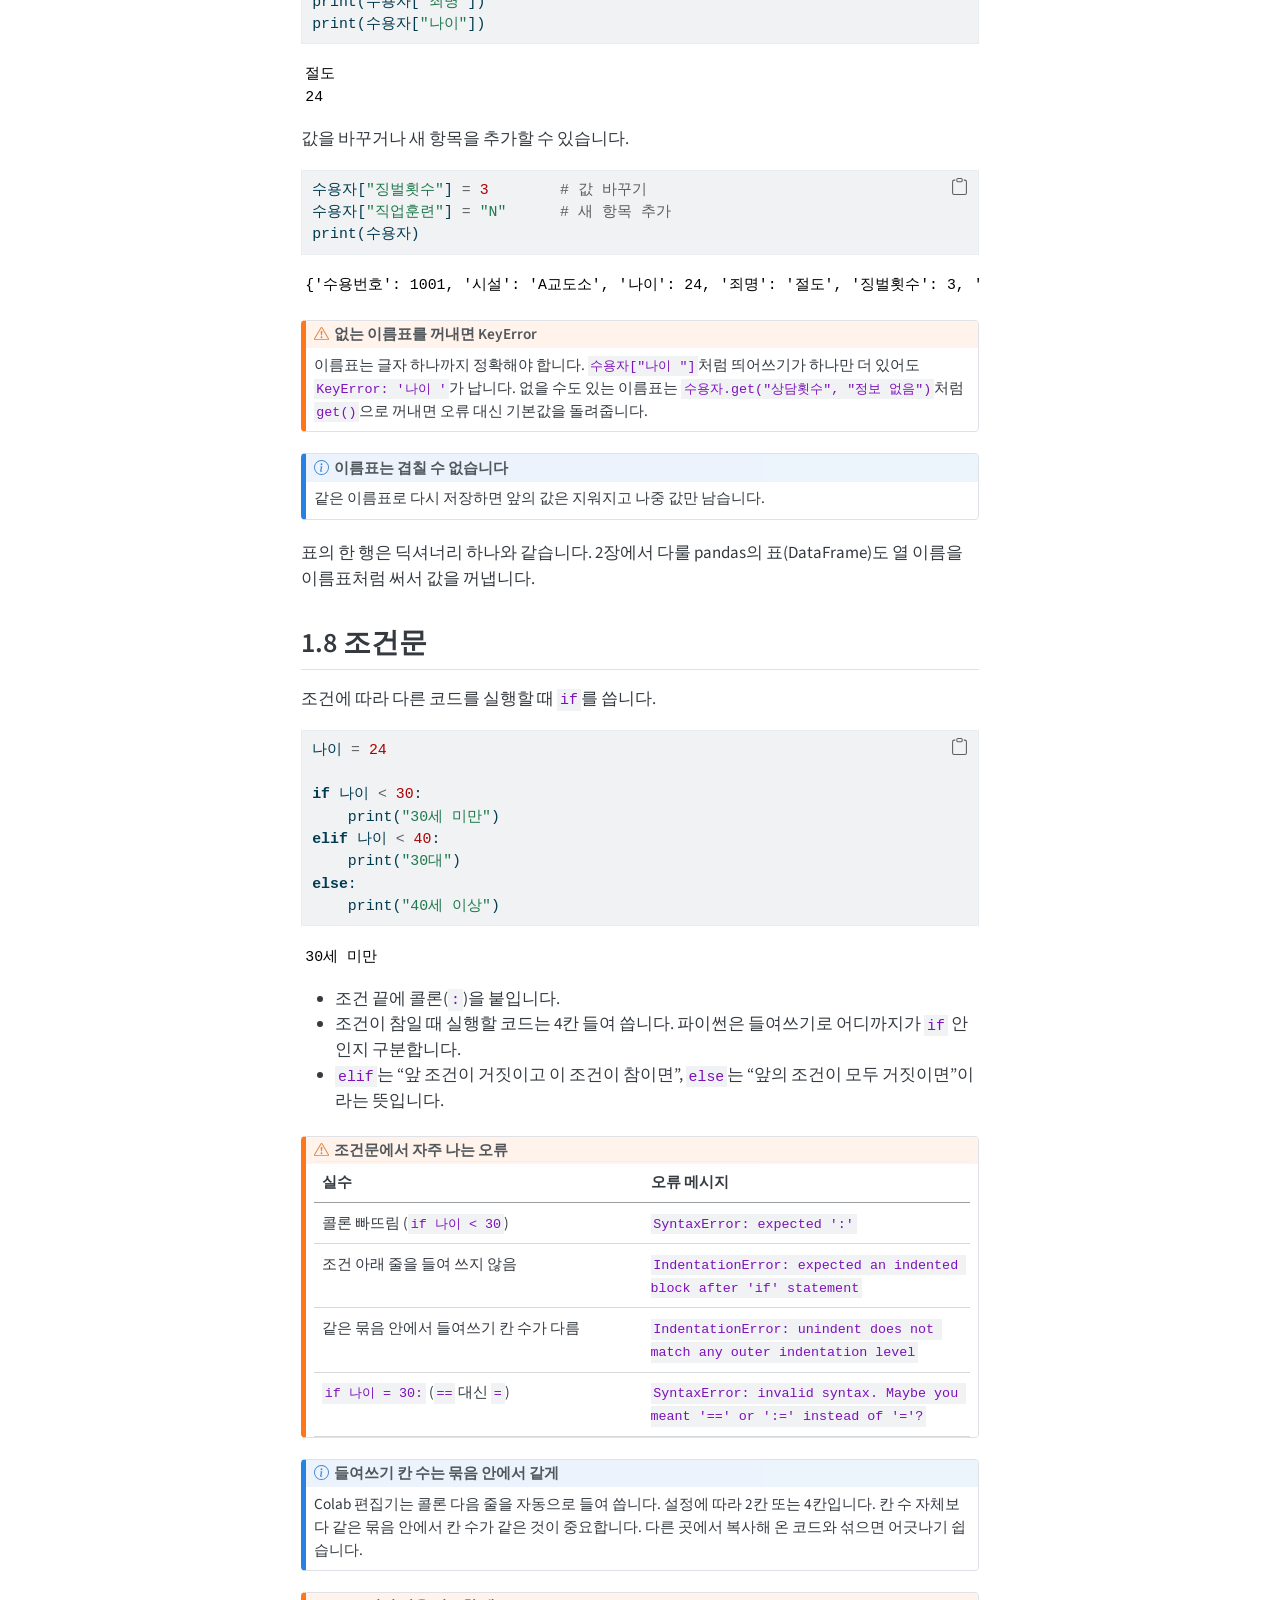
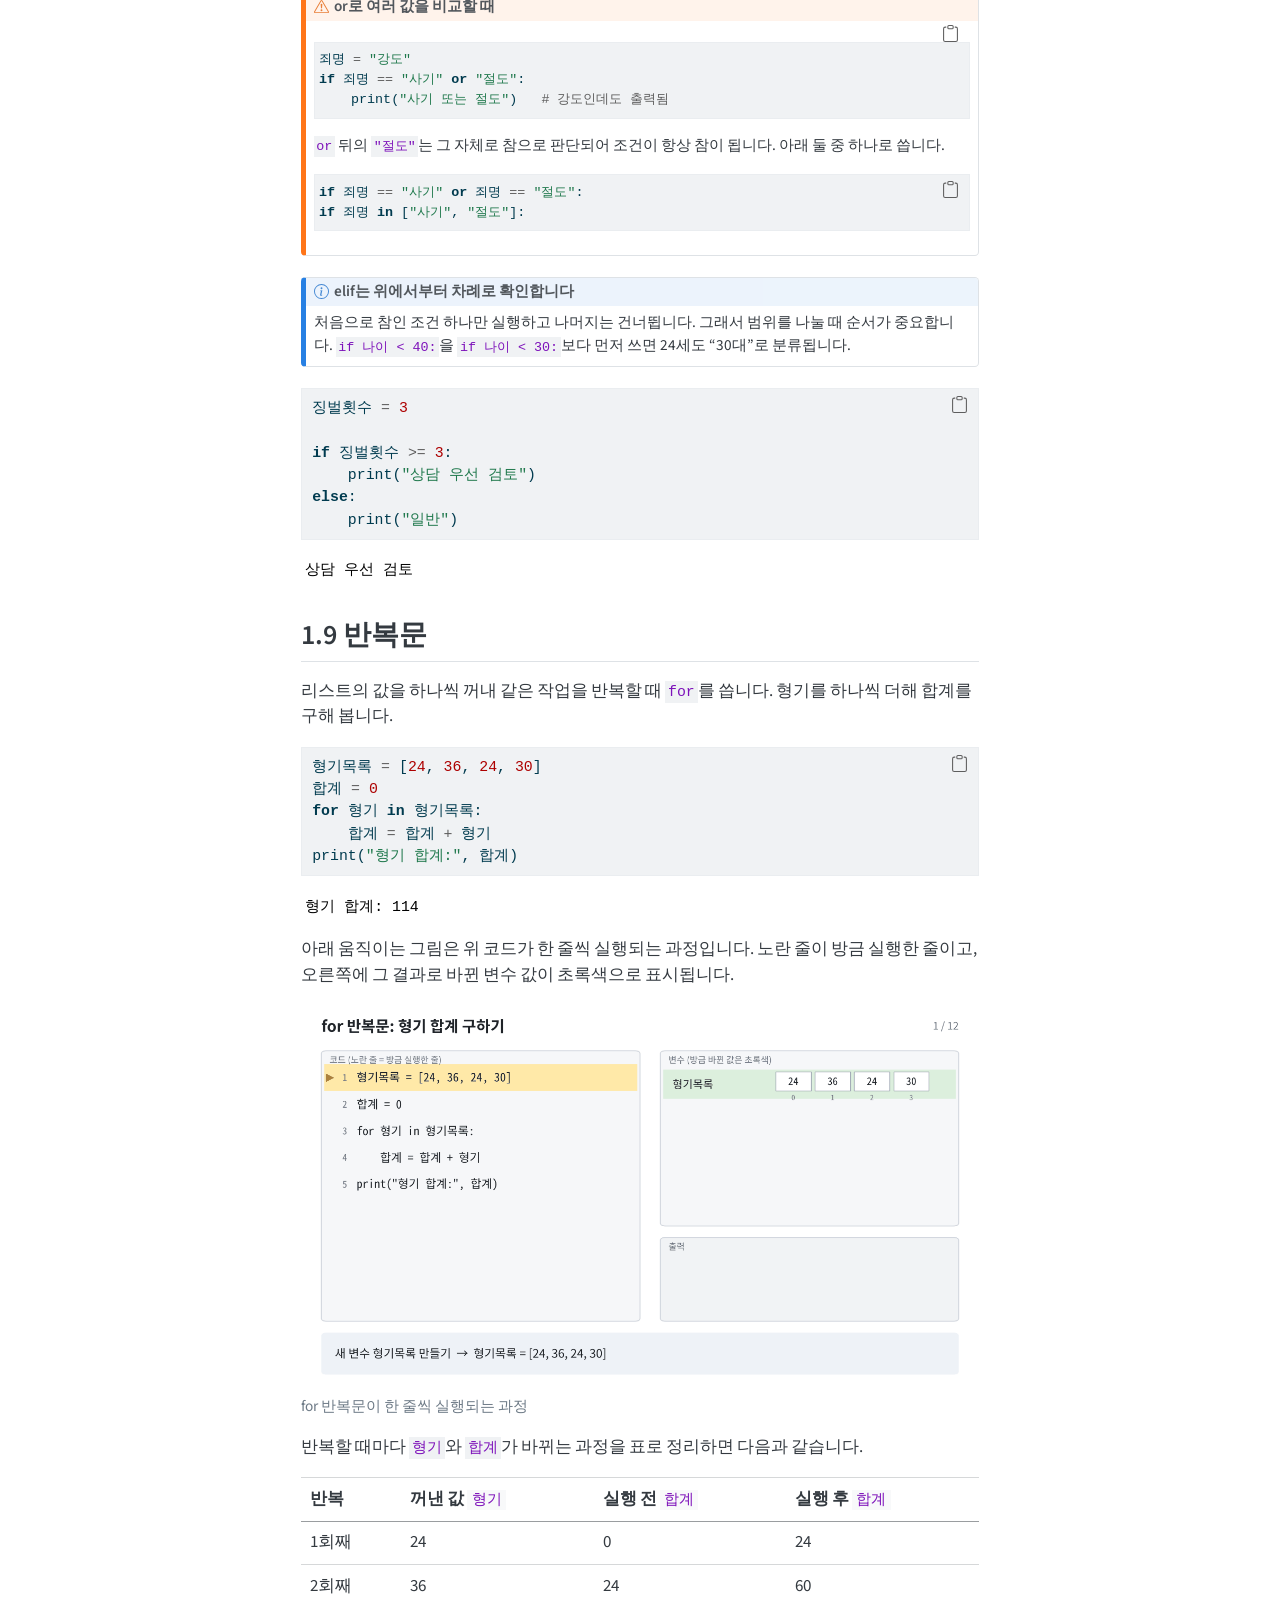
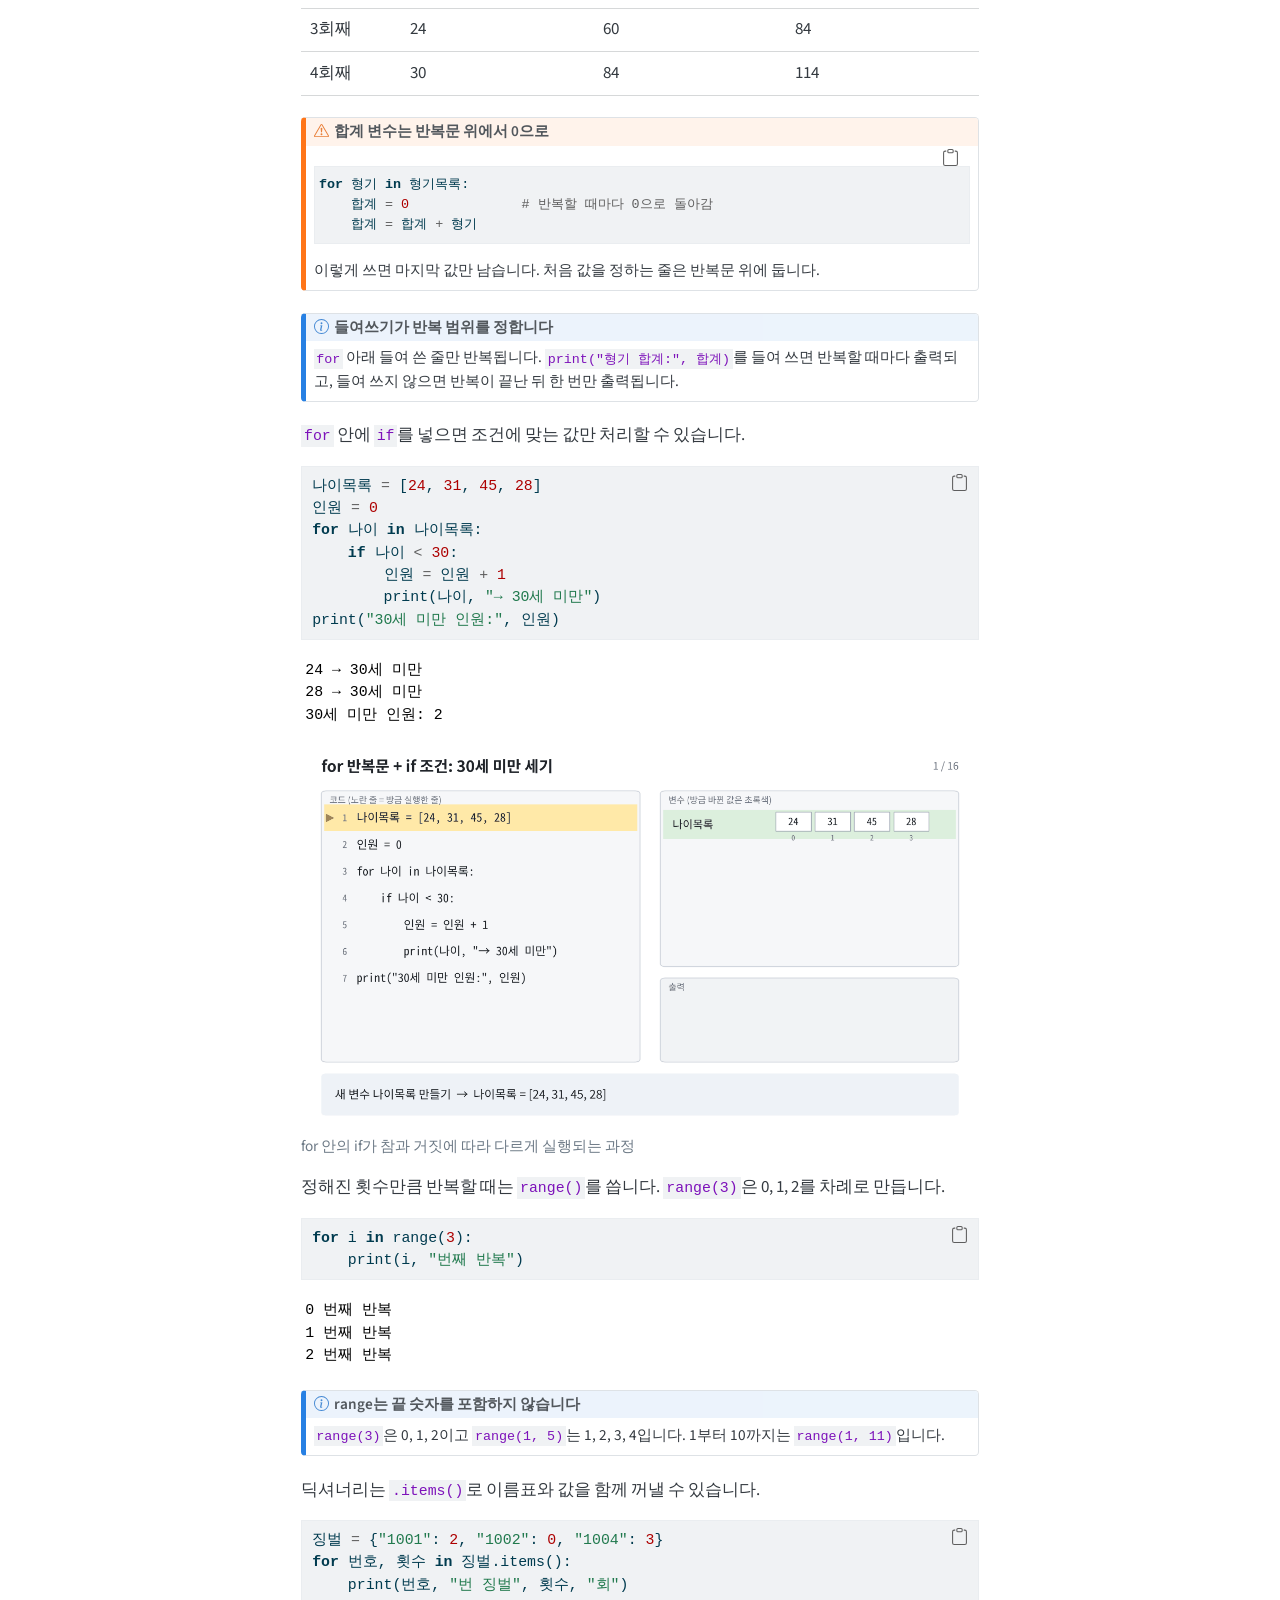
==== commit 9edcdaaf: "기초 1~3장에 실습 중 놓치기 쉬운 문법·오류 콜아웃 추가, seaborn 그래프(3장, 6장) 추가, 노트북에서 그림 제외" ====
--- a/docs/01_python_basics.html
+++ b/docs/01_python_basics.html
@@ -112,6 +112,7 @@
 }</script>
 
 
+<link rel="stylesheet" href="styles.css">
 </head>
 
 <body class="nav-sidebar floating nav-fixed quarto-light">
@@ -133,15 +134,15 @@
             <ul class="navbar-nav navbar-nav-scroll me-auto">
   <li class="nav-item">
     <a class="nav-link active" href="./index.html" aria-current="page"> 
-<span class="menu-text">강의 소개</span></a>
+<span class="menu-text">소개</span></a>
   </li>  
   <li class="nav-item">
     <a class="nav-link" href="./01_python_basics.html"> 
-<span class="menu-text">1. 파이썬 기초</span></a>
+<span class="menu-text">1. 기초</span></a>
   </li>  
   <li class="nav-item">
     <a class="nav-link" href="./02_pandas.html"> 
-<span class="menu-text">2. 데이터 다루기</span></a>
+<span class="menu-text">2. 데이터</span></a>
   </li>  
   <li class="nav-item">
     <a class="nav-link" href="./03_visualization.html"> 
@@ -149,15 +150,15 @@
   </li>  
   <li class="nav-item">
     <a class="nav-link" href="./04_statistics.html"> 
-<span class="menu-text">4. 기초통계와 회귀</span></a>
+<span class="menu-text">4. 통계</span></a>
   </li>  
   <li class="nav-item">
     <a class="nav-link" href="./05_ai.html"> 
-<span class="menu-text">5. AI와 함께 분석하기</span></a>
+<span class="menu-text">5. AI 활용</span></a>
   </li>  
   <li class="nav-item">
     <a class="nav-link" href="./06_yearbook.html"> 
-<span class="menu-text">6. 교정통계연보 실습</span></a>
+<span class="menu-text">6. 연보 실습</span></a>
   </li>  
 </ul>
           </div> <!-- /navcollapse -->
@@ -310,7 +311,7 @@
 <section id="colab-사용법" class="level2">
 <h2 class="anchored" data-anchor-id="colab-사용법">1.1 Colab 사용법</h2>
 <p>Colab 노트북은 코드 칸(셀)과 글 칸으로 이루어져 있습니다. 코드 칸을 누르고 <code>Shift + Enter</code>를 누르면 그 칸이 실행되고 결과가 바로 아래에 나옵니다.</p>
-<div id="4dd0b337" class="cell" data-execution_count="1">
+<div id="d447a27b" class="cell" data-execution_count="1">
 <div class="code-copy-outer-scaffold"><div class="sourceCode cell-code" id="cb1"><pre class="sourceCode python code-with-copy"><code class="sourceCode python"><span id="cb1-1"><a href="#cb1-1" aria-hidden="true" tabindex="-1"></a><span class="bu">print</span>(<span class="st">"안녕하세요"</span>)</span>
 <span id="cb1-2"><a href="#cb1-2" aria-hidden="true" tabindex="-1"></a><span class="bu">print</span>(<span class="dv">1</span> <span class="op">+</span> <span class="dv">2</span>)</span></code></pre></div><button title="클립보드 복사" class="code-copy-button"><i class="bi"></i></button></div>
 <div class="cell-output cell-output-stdout">
@@ -318,8 +319,82 @@
 3</code></pre>
 </div>
 </div>
+<div class="callout callout-style-default callout-note callout-titled" title="칸은 실행한 순서대로 기억합니다">
+<div class="callout-header d-flex align-content-center">
+<div class="callout-icon-container">
+<i class="callout-icon"></i>
+</div>
+<div class="callout-title-container flex-fill">
+<span class="screen-reader-only">노트</span>칸은 실행한 순서대로 기억합니다
+</div>
+</div>
+<div class="callout-body-container callout-body">
+<p>Colab은 칸을 화면의 위아래 순서가 아니라 실행한 순서대로 기억합니다. 칸 왼쪽의 <code>[3]</code> 같은 숫자가 실행 순서입니다.</p>
+<ul>
+<li><code>NameError: name '...' is not defined</code>가 나면, 그 변수를 만드는 위쪽 칸을 아직 실행하지 않은 경우가 대부분입니다.</li>
+<li>위쪽 칸의 코드를 고쳤다면 그 칸을 다시 실행해야 바뀐 내용이 반영됩니다.</li>
+<li>처음부터 다시 하고 싶으면 <code>런타임</code> 메뉴의 <code>세션 다시 시작 및 모두 실행</code>(영문 화면: Restart session and run all)을 씁니다.</li>
+</ul>
+</div>
+</div>
+<div class="callout callout-style-default callout-warning callout-titled" title="오래 두면 연결이 끊기고 변수가 사라집니다">
+<div class="callout-header d-flex align-content-center">
+<div class="callout-icon-container">
+<i class="callout-icon"></i>
+</div>
+<div class="callout-title-container flex-fill">
+<span class="screen-reader-only">경고</span>오래 두면 연결이 끊기고 변수가 사라집니다
+</div>
+</div>
+<div class="callout-body-container callout-body">
+<p>Colab은 한동안 사용하지 않으면 연결이 끊깁니다. 다시 연결하면 만들어 둔 변수와 올린 파일이 모두 사라지므로 위쪽 칸부터 다시 실행해야 합니다.</p>
+</div>
+</div>
+<div class="callout callout-style-default callout-tip callout-titled" title="자주 쓰는 단축키">
+<div class="callout-header d-flex align-content-center">
+<div class="callout-icon-container">
+<i class="callout-icon"></i>
+</div>
+<div class="callout-title-container flex-fill">
+<span class="screen-reader-only">힌트</span>자주 쓰는 단축키
+</div>
+</div>
+<div class="callout-body-container callout-body">
+<table class="caption-top table">
+<thead>
+<tr class="header">
+<th>동작</th>
+<th>Windows</th>
+<th>Mac</th>
+</tr>
+</thead>
+<tbody>
+<tr class="odd">
+<td>칸 실행 후 다음 칸으로</td>
+<td>Shift + Enter</td>
+<td>Shift + Enter</td>
+</tr>
+<tr class="even">
+<td>칸 실행 (그 칸에 머묾)</td>
+<td>Ctrl + Enter</td>
+<td>Cmd + Enter</td>
+</tr>
+<tr class="odd">
+<td>아래에 코드 칸 추가</td>
+<td>Ctrl + M 다음 B</td>
+<td>Cmd + M 다음 B</td>
+</tr>
+<tr class="even">
+<td>선택한 줄 주석 처리/해제</td>
+<td>Ctrl + /</td>
+<td>Cmd + /</td>
+</tr>
+</tbody>
+</table>
+</div>
+</div>
 <p><code>#</code> 뒤에 쓴 내용은 주석입니다. 실행되지 않고, 코드에 메모를 남길 때 씁니다.</p>
-<div id="30ceb13a" class="cell" data-execution_count="2">
+<div id="c62f733b" class="cell" data-execution_count="2">
 <div class="code-copy-outer-scaffold"><div class="sourceCode cell-code" id="cb3"><pre class="sourceCode python code-with-copy"><code class="sourceCode python"><span id="cb3-1"><a href="#cb3-1" aria-hidden="true" tabindex="-1"></a><span class="co"># 이 줄은 실행되지 않습니다</span></span>
 <span id="cb3-2"><a href="#cb3-2" aria-hidden="true" tabindex="-1"></a><span class="bu">print</span>(<span class="st">"주석 다음 줄은 실행됩니다"</span>)</span></code></pre></div><button title="클립보드 복사" class="code-copy-button"><i class="bi"></i></button></div>
 <div class="cell-output cell-output-stdout">
@@ -327,21 +402,52 @@
 </div>
 </div>
 <p>칸의 마지막 줄이 값이면 <code>print()</code> 없이도 그 값이 출력됩니다.</p>
-<div id="e3e7eae8" class="cell" data-execution_count="3">
+<div id="fba816fd" class="cell" data-execution_count="3">
 <div class="code-copy-outer-scaffold"><div class="sourceCode cell-code" id="cb5"><pre class="sourceCode python code-with-copy"><code class="sourceCode python"><span id="cb5-1"><a href="#cb5-1" aria-hidden="true" tabindex="-1"></a><span class="dv">3</span> <span class="op">*</span> <span class="dv">4</span></span></code></pre></div><button title="클립보드 복사" class="code-copy-button"><i class="bi"></i></button></div>
 <div class="cell-output cell-output-display" data-execution_count="3">
 <pre><code>12</code></pre>
+</div>
+</div>
+<div class="callout callout-style-default callout-note callout-titled" title="자동 출력은 칸의 마지막 줄만">
+<div class="callout-header d-flex align-content-center">
+<div class="callout-icon-container">
+<i class="callout-icon"></i>
+</div>
+<div class="callout-title-container flex-fill">
+<span class="screen-reader-only">노트</span>자동 출력은 칸의 마지막 줄만
+</div>
+</div>
+<div class="callout-body-container callout-body">
+<p>값만 적은 줄이 여러 개 있어도 화면에는 마지막 줄의 값만 나옵니다. 중간 값도 보려면 <code>print()</code>로 감쌉니다.</p>
+<div class="code-copy-outer-scaffold"><div class="sourceCode" id="cb7"><pre class="sourceCode python code-with-copy"><code class="sourceCode python"><span id="cb7-1"><a href="#cb7-1" aria-hidden="true" tabindex="-1"></a><span class="dv">1</span> <span class="op">+</span> <span class="dv">1</span>      <span class="co"># 출력되지 않음</span></span>
+<span id="cb7-2"><a href="#cb7-2" aria-hidden="true" tabindex="-1"></a><span class="dv">3</span> <span class="op">*</span> <span class="dv">4</span>      <span class="co"># 이 값만 출력됨: 12</span></span></code></pre></div><button title="클립보드 복사" class="code-copy-button"><i class="bi"></i></button></div>
+</div>
+</div>
+<div class="callout callout-style-default callout-warning callout-titled" title="복사하거나 입력할 때 생기는 문자 오류">
+<div class="callout-header d-flex align-content-center">
+<div class="callout-icon-container">
+<i class="callout-icon"></i>
+</div>
+<div class="callout-title-container flex-fill">
+<span class="screen-reader-only">경고</span>복사하거나 입력할 때 생기는 문자 오류
+</div>
+</div>
+<div class="callout-body-container callout-body">
+<ul>
+<li>한글(HWP), 워드, 메신저에서 코드를 복사하면 따옴표가 <code>“ ”</code>, <code>‘ ’</code>처럼 둥근 모양으로, 괄호가 <code>（ ）</code> 같은 전각 문자로 바뀌어 있을 수 있습니다. 파이썬은 곧은 따옴표(<code>" "</code>, <code>' '</code>)와 반각 괄호만 알아봅니다. 실행하면 <code>SyntaxError: invalid character '“' (U+201C)</code>처럼 어떤 문자가 문제인지 알려줍니다. 그 문자를 지우고 키보드로 다시 입력합니다.</li>
+<li>한글 입력 상태에서 영어 코드를 치면 <code>print</code>가 <code>ㅔ걒</code>처럼 입력되어 <code>NameError</code>가 납니다. 코드를 칠 때는 한/영 상태를 먼저 확인합니다.</li>
+</ul>
 </div>
 </div>
 </section>
 <section id="변수" class="level2">
 <h2 class="anchored" data-anchor-id="변수">1.2 변수</h2>
 <p>변수는 값에 이름을 붙여 저장해 두는 것입니다.</p>
-<div id="0e18ad65" class="cell" data-execution_count="4">
-<div class="code-copy-outer-scaffold"><div class="sourceCode cell-code" id="cb7"><pre class="sourceCode python code-with-copy"><code class="sourceCode python"><span id="cb7-1"><a href="#cb7-1" aria-hidden="true" tabindex="-1"></a>수용번호 <span class="op">=</span> <span class="dv">1001</span></span>
-<span id="cb7-2"><a href="#cb7-2" aria-hidden="true" tabindex="-1"></a>나이 <span class="op">=</span> <span class="dv">24</span></span>
-<span id="cb7-3"><a href="#cb7-3" aria-hidden="true" tabindex="-1"></a>죄명 <span class="op">=</span> <span class="st">"절도"</span></span>
-<span id="cb7-4"><a href="#cb7-4" aria-hidden="true" tabindex="-1"></a><span class="bu">print</span>(수용번호, 나이, 죄명)</span></code></pre></div><button title="클립보드 복사" class="code-copy-button"><i class="bi"></i></button></div>
+<div id="4064bf3a" class="cell" data-execution_count="4">
+<div class="code-copy-outer-scaffold"><div class="sourceCode cell-code" id="cb8"><pre class="sourceCode python code-with-copy"><code class="sourceCode python"><span id="cb8-1"><a href="#cb8-1" aria-hidden="true" tabindex="-1"></a>수용번호 <span class="op">=</span> <span class="dv">1001</span></span>
+<span id="cb8-2"><a href="#cb8-2" aria-hidden="true" tabindex="-1"></a>나이 <span class="op">=</span> <span class="dv">24</span></span>
+<span id="cb8-3"><a href="#cb8-3" aria-hidden="true" tabindex="-1"></a>죄명 <span class="op">=</span> <span class="st">"절도"</span></span>
+<span id="cb8-4"><a href="#cb8-4" aria-hidden="true" tabindex="-1"></a><span class="bu">print</span>(수용번호, 나이, 죄명)</span></code></pre></div><button title="클립보드 복사" class="code-copy-button"><i class="bi"></i></button></div>
 <div class="cell-output cell-output-stdout">
 <pre><code>1001 24 절도</code></pre>
 </div>
@@ -351,9 +457,87 @@
 <li>변수 이름에는 한글을 쓸 수 있습니다. 숫자로 시작할 수 없고 띄어쓰기도 안 되므로, 띄어 쓰고 싶으면 밑줄을 씁니다(<code>형기_개월</code>).</li>
 <li>이미 있는 변수에 다시 저장하면 값이 바뀝니다.</li>
 </ul>
-<div id="679563b3" class="cell" data-execution_count="5">
-<div class="code-copy-outer-scaffold"><div class="sourceCode cell-code" id="cb9"><pre class="sourceCode python code-with-copy"><code class="sourceCode python"><span id="cb9-1"><a href="#cb9-1" aria-hidden="true" tabindex="-1"></a>나이 <span class="op">=</span> 나이 <span class="op">+</span> <span class="dv">1</span></span>
-<span id="cb9-2"><a href="#cb9-2" aria-hidden="true" tabindex="-1"></a><span class="bu">print</span>(나이)</span></code></pre></div><button title="클립보드 복사" class="code-copy-button"><i class="bi"></i></button></div>
+<div class="callout callout-style-default callout-warning callout-titled" title="변수 이름 규칙">
+<div class="callout-header d-flex align-content-center">
+<div class="callout-icon-container">
+<i class="callout-icon"></i>
+</div>
+<div class="callout-title-container flex-fill">
+<span class="screen-reader-only">경고</span>변수 이름 규칙
+</div>
+</div>
+<div class="callout-body-container callout-body">
+<table class="caption-top table">
+<colgroup>
+<col style="width: 33%">
+<col style="width: 33%">
+<col style="width: 33%">
+</colgroup>
+<thead>
+<tr class="header">
+<th>쓸 수 없는 이름</th>
+<th>이유</th>
+<th>고친 예</th>
+</tr>
+</thead>
+<tbody>
+<tr class="odd">
+<td><code>1번수용자</code></td>
+<td>숫자로 시작</td>
+<td><code>수용자1</code></td>
+</tr>
+<tr class="even">
+<td><code>수용 번호</code></td>
+<td>띄어쓰기</td>
+<td><code>수용_번호</code></td>
+</tr>
+<tr class="odd">
+<td><code>형기-개월</code></td>
+<td><code>-</code>를 빼기 기호로 읽음</td>
+<td><code>형기_개월</code></td>
+</tr>
+<tr class="even">
+<td><code>if</code>, <code>for</code>, <code>class</code>, <code>True</code></td>
+<td>파이썬이 문법에 쓰는 단어(예약어)</td>
+<td><code>조건</code>, <code>구분</code></td>
+</tr>
+</tbody>
+</table>
+<p>규칙을 어기면 실행 전에 <code>SyntaxError</code>가 납니다. 예약어 목록은 <code>import keyword</code> 다음 <code>print(keyword.kwlist)</code>로 볼 수 있습니다.</p>
+</div>
+</div>
+<div class="callout callout-style-default callout-note callout-titled" title="대문자와 소문자는 다른 이름">
+<div class="callout-header d-flex align-content-center">
+<div class="callout-icon-container">
+<i class="callout-icon"></i>
+</div>
+<div class="callout-title-container flex-fill">
+<span class="screen-reader-only">노트</span>대문자와 소문자는 다른 이름
+</div>
+</div>
+<div class="callout-body-container callout-body">
+<p><code>Name</code>과 <code>name</code>은 서로 다른 변수입니다. <code>Name = 1</code>로 만들고 <code>print(name)</code>을 실행하면 <code>NameError: name 'name' is not defined. Did you mean: 'Name'?</code>이 납니다. 오류 메시지의 <code>Did you mean</code>에 비슷한 이름이 나오면 오타를 의심합니다.</p>
+</div>
+</div>
+<div class="callout callout-style-default callout-warning callout-titled" title="sum, max, list 같은 이름을 변수로 쓰지 않기">
+<div class="callout-header d-flex align-content-center">
+<div class="callout-icon-container">
+<i class="callout-icon"></i>
+</div>
+<div class="callout-title-container flex-fill">
+<span class="screen-reader-only">경고</span>sum, max, list 같은 이름을 변수로 쓰지 않기
+</div>
+</div>
+<div class="callout-body-container callout-body">
+<p><code>sum</code>, <code>max</code>, <code>min</code>, <code>len</code>, <code>list</code>, <code>print</code>, <code>type</code>, <code>round</code>는 파이썬에 이미 있는 함수 이름입니다. 이 이름에 값을 저장하면 그 뒤로 함수가 동작하지 않습니다.</p>
+<div class="code-copy-outer-scaffold"><div class="sourceCode" id="cb10"><pre class="sourceCode python code-with-copy"><code class="sourceCode python"><span id="cb10-1"><a href="#cb10-1" aria-hidden="true" tabindex="-1"></a><span class="bu">sum</span> <span class="op">=</span> <span class="dv">10</span></span>
+<span id="cb10-2"><a href="#cb10-2" aria-hidden="true" tabindex="-1"></a><span class="bu">sum</span>([<span class="dv">1</span>, <span class="dv">2</span>, <span class="dv">3</span>])   <span class="co"># TypeError: 'int' object is not callable</span></span></code></pre></div><button title="클립보드 복사" class="code-copy-button"><i class="bi"></i></button></div>
+<p>이미 덮어썼다면 <code>del sum</code>으로 지우거나 세션을 다시 시작합니다. 합계는 <code>합계</code>, <code>total</code>처럼 다른 이름에 저장합니다.</p>
+</div>
+</div>
+<div id="026d0694" class="cell" data-execution_count="5">
+<div class="code-copy-outer-scaffold"><div class="sourceCode cell-code" id="cb11"><pre class="sourceCode python code-with-copy"><code class="sourceCode python"><span id="cb11-1"><a href="#cb11-1" aria-hidden="true" tabindex="-1"></a>나이 <span class="op">=</span> 나이 <span class="op">+</span> <span class="dv">1</span></span>
+<span id="cb11-2"><a href="#cb11-2" aria-hidden="true" tabindex="-1"></a><span class="bu">print</span>(나이)</span></code></pre></div><button title="클립보드 복사" class="code-copy-button"><i class="bi"></i></button></div>
 <div class="cell-output cell-output-stdout">
 <pre><code>25</code></pre>
 </div>
@@ -399,16 +583,16 @@
 </tbody>
 </table>
 <p><code>type()</code>으로 값의 종류를 확인할 수 있습니다.</p>
-<div id="1cb3189f" class="cell" data-execution_count="6">
-<div class="code-copy-outer-scaffold"><div class="sourceCode cell-code" id="cb11"><pre class="sourceCode python code-with-copy"><code class="sourceCode python"><span id="cb11-1"><a href="#cb11-1" aria-hidden="true" tabindex="-1"></a>나이 <span class="op">=</span> <span class="dv">24</span></span>
-<span id="cb11-2"><a href="#cb11-2" aria-hidden="true" tabindex="-1"></a>수용률 <span class="op">=</span> <span class="fl">126.9</span></span>
-<span id="cb11-3"><a href="#cb11-3" aria-hidden="true" tabindex="-1"></a>죄명 <span class="op">=</span> <span class="st">"절도"</span></span>
-<span id="cb11-4"><a href="#cb11-4" aria-hidden="true" tabindex="-1"></a>직업훈련 <span class="op">=</span> <span class="va">False</span></span>
-<span id="cb11-5"><a href="#cb11-5" aria-hidden="true" tabindex="-1"></a></span>
-<span id="cb11-6"><a href="#cb11-6" aria-hidden="true" tabindex="-1"></a><span class="bu">print</span>(<span class="bu">type</span>(나이))</span>
-<span id="cb11-7"><a href="#cb11-7" aria-hidden="true" tabindex="-1"></a><span class="bu">print</span>(<span class="bu">type</span>(수용률))</span>
-<span id="cb11-8"><a href="#cb11-8" aria-hidden="true" tabindex="-1"></a><span class="bu">print</span>(<span class="bu">type</span>(죄명))</span>
-<span id="cb11-9"><a href="#cb11-9" aria-hidden="true" tabindex="-1"></a><span class="bu">print</span>(<span class="bu">type</span>(직업훈련))</span></code></pre></div><button title="클립보드 복사" class="code-copy-button"><i class="bi"></i></button></div>
+<div id="cd92ef6b" class="cell" data-execution_count="6">
+<div class="code-copy-outer-scaffold"><div class="sourceCode cell-code" id="cb13"><pre class="sourceCode python code-with-copy"><code class="sourceCode python"><span id="cb13-1"><a href="#cb13-1" aria-hidden="true" tabindex="-1"></a>나이 <span class="op">=</span> <span class="dv">24</span></span>
+<span id="cb13-2"><a href="#cb13-2" aria-hidden="true" tabindex="-1"></a>수용률 <span class="op">=</span> <span class="fl">126.9</span></span>
+<span id="cb13-3"><a href="#cb13-3" aria-hidden="true" tabindex="-1"></a>죄명 <span class="op">=</span> <span class="st">"절도"</span></span>
+<span id="cb13-4"><a href="#cb13-4" aria-hidden="true" tabindex="-1"></a>직업훈련 <span class="op">=</span> <span class="va">False</span></span>
+<span id="cb13-5"><a href="#cb13-5" aria-hidden="true" tabindex="-1"></a></span>
+<span id="cb13-6"><a href="#cb13-6" aria-hidden="true" tabindex="-1"></a><span class="bu">print</span>(<span class="bu">type</span>(나이))</span>
+<span id="cb13-7"><a href="#cb13-7" aria-hidden="true" tabindex="-1"></a><span class="bu">print</span>(<span class="bu">type</span>(수용률))</span>
+<span id="cb13-8"><a href="#cb13-8" aria-hidden="true" tabindex="-1"></a><span class="bu">print</span>(<span class="bu">type</span>(죄명))</span>
+<span id="cb13-9"><a href="#cb13-9" aria-hidden="true" tabindex="-1"></a><span class="bu">print</span>(<span class="bu">type</span>(직업훈련))</span></code></pre></div><button title="클립보드 복사" class="code-copy-button"><i class="bi"></i></button></div>
 <div class="cell-output cell-output-stdout">
 <pre><code>&lt;class 'int'&gt;
 &lt;class 'float'&gt;
@@ -417,10 +601,52 @@
 </div>
 </div>
 <p>문자열은 따옴표로 감쌉니다. <code>24</code>는 숫자이고 <code>"24"</code>는 글자입니다. 둘은 다른 값입니다.</p>
-<div id="0b3abf73" class="cell" data-execution_count="7">
-<div class="code-copy-outer-scaffold"><div class="sourceCode cell-code" id="cb13"><pre class="sourceCode python code-with-copy"><code class="sourceCode python"><span id="cb13-1"><a href="#cb13-1" aria-hidden="true" tabindex="-1"></a><span class="bu">print</span>(<span class="dv">24</span> <span class="op">==</span> <span class="st">"24"</span>)</span></code></pre></div><button title="클립보드 복사" class="code-copy-button"><i class="bi"></i></button></div>
+<div id="55ac4af4" class="cell" data-execution_count="7">
+<div class="code-copy-outer-scaffold"><div class="sourceCode cell-code" id="cb15"><pre class="sourceCode python code-with-copy"><code class="sourceCode python"><span id="cb15-1"><a href="#cb15-1" aria-hidden="true" tabindex="-1"></a><span class="bu">print</span>(<span class="dv">24</span> <span class="op">==</span> <span class="st">"24"</span>)</span></code></pre></div><button title="클립보드 복사" class="code-copy-button"><i class="bi"></i></button></div>
 <div class="cell-output cell-output-stdout">
 <pre><code>False</code></pre>
+</div>
+</div>
+<div class="callout callout-style-default callout-warning callout-titled" title="True와 False는 첫 글자를 대문자로">
+<div class="callout-header d-flex align-content-center">
+<div class="callout-icon-container">
+<i class="callout-icon"></i>
+</div>
+<div class="callout-title-container flex-fill">
+<span class="screen-reader-only">경고</span>True와 False는 첫 글자를 대문자로
+</div>
+</div>
+<div class="callout-body-container callout-body">
+<p><code>true</code>, <code>false</code>로 쓰면 <code>NameError: name 'true' is not defined. Did you mean: 'True'?</code>가 납니다.</p>
+</div>
+</div>
+<div class="callout callout-style-default callout-note callout-titled" title="나누기 결과는 항상 실수">
+<div class="callout-header d-flex align-content-center">
+<div class="callout-icon-container">
+<i class="callout-icon"></i>
+</div>
+<div class="callout-title-container flex-fill">
+<span class="screen-reader-only">노트</span>나누기 결과는 항상 실수
+</div>
+</div>
+<div class="callout-body-container callout-body">
+<p><code>10 / 2</code>의 결과는 <code>5</code>가 아니라 <code>5.0</code>입니다. 정수 결과가 필요하면 몫 연산자 <code>//</code>를 씁니다.</p>
+</div>
+</div>
+<div class="callout callout-style-default callout-warning callout-titled" title="실수 계산에는 아주 작은 오차가 있습니다">
+<div class="callout-header d-flex align-content-center">
+<div class="callout-icon-container">
+<i class="callout-icon"></i>
+</div>
+<div class="callout-title-container flex-fill">
+<span class="screen-reader-only">경고</span>실수 계산에는 아주 작은 오차가 있습니다
+</div>
+</div>
+<div class="callout-body-container callout-body">
+<div class="code-copy-outer-scaffold"><div class="sourceCode" id="cb17"><pre class="sourceCode python code-with-copy"><code class="sourceCode python"><span id="cb17-1"><a href="#cb17-1" aria-hidden="true" tabindex="-1"></a><span class="fl">0.1</span> <span class="op">+</span> <span class="fl">0.2</span>                    <span class="co"># 0.30000000000000004</span></span>
+<span id="cb17-2"><a href="#cb17-2" aria-hidden="true" tabindex="-1"></a><span class="fl">0.1</span> <span class="op">+</span> <span class="fl">0.2</span> <span class="op">==</span> <span class="fl">0.3</span>             <span class="co"># False</span></span>
+<span id="cb17-3"><a href="#cb17-3" aria-hidden="true" tabindex="-1"></a><span class="bu">round</span>(<span class="fl">0.1</span> <span class="op">+</span> <span class="fl">0.2</span>, <span class="dv">2</span>) <span class="op">==</span> <span class="fl">0.3</span>   <span class="co"># True</span></span></code></pre></div><button title="클립보드 복사" class="code-copy-button"><i class="bi"></i></button></div>
+<p>컴퓨터가 실수를 2진수로 저장하기 때문에 생기는 현상입니다. 실수끼리 <code>==</code>로 비교할 때는 <code>round()</code>로 자릿수를 맞춘 뒤 비교합니다.</p>
 </div>
 </div>
 </section>
@@ -482,32 +708,115 @@
 </tr>
 </tbody>
 </table>
+<div class="callout callout-style-default callout-warning callout-titled" title="거듭제곱은 ^가 아니라 **">
+<div class="callout-header d-flex align-content-center">
+<div class="callout-icon-container">
+<i class="callout-icon"></i>
+</div>
+<div class="callout-title-container flex-fill">
+<span class="screen-reader-only">경고</span>거듭제곱은 ^가 아니라 **
+</div>
+</div>
+<div class="callout-body-container callout-body">
+<p>엑셀에서는 <code>2^3</code>이 8이지만 파이썬에서 <code>^</code>는 다른 연산(비트 연산)이라 <code>2 ^ 3</code>의 결과는 <code>1</code>입니다. 오류 없이 틀린 값이 나오므로 더 조심해야 합니다.</p>
+</div>
+</div>
+<div class="callout callout-style-default callout-note callout-titled" title="엑셀 수식과 다른 점">
+<div class="callout-header d-flex align-content-center">
+<div class="callout-icon-container">
+<i class="callout-icon"></i>
+</div>
+<div class="callout-title-container flex-fill">
+<span class="screen-reader-only">노트</span>엑셀 수식과 다른 점
+</div>
+</div>
+<div class="callout-body-container callout-body">
+<table class="caption-top table">
+<thead>
+<tr class="header">
+<th>엑셀</th>
+<th>파이썬</th>
+</tr>
+</thead>
+<tbody>
+<tr class="odd">
+<td><code>=A1+B1</code> (등호로 시작)</td>
+<td><code>a + b</code> (등호 없이)</td>
+</tr>
+<tr class="even">
+<td><code>2^3</code></td>
+<td><code>2 ** 3</code></td>
+</tr>
+<tr class="odd">
+<td><code>A1&lt;&gt;B1</code></td>
+<td><code>a != b</code></td>
+</tr>
+<tr class="even">
+<td><code>AND(조건1, 조건2)</code></td>
+<td><code>조건1 and 조건2</code></td>
+</tr>
+<tr class="odd">
+<td><code>ROUND(x, 1)</code></td>
+<td><code>round(x, 1)</code> (반올림 규칙이 다름, 아래 참고)</td>
+</tr>
+</tbody>
+</table>
+</div>
+</div>
 <p>몫(<code>//</code>)과 나머지(<code>%</code>)를 쓰면 형기 30개월을 “2년 6개월”로 바꿀 수 있습니다.</p>
-<div id="4207fbd5" class="cell" data-execution_count="8">
-<div class="code-copy-outer-scaffold"><div class="sourceCode cell-code" id="cb15"><pre class="sourceCode python code-with-copy"><code class="sourceCode python"><span id="cb15-1"><a href="#cb15-1" aria-hidden="true" tabindex="-1"></a>형기_개월 <span class="op">=</span> <span class="dv">30</span></span>
-<span id="cb15-2"><a href="#cb15-2" aria-hidden="true" tabindex="-1"></a>년 <span class="op">=</span> 형기_개월 <span class="op">//</span> <span class="dv">12</span></span>
-<span id="cb15-3"><a href="#cb15-3" aria-hidden="true" tabindex="-1"></a>개월 <span class="op">=</span> 형기_개월 <span class="op">%</span> <span class="dv">12</span></span>
-<span id="cb15-4"><a href="#cb15-4" aria-hidden="true" tabindex="-1"></a><span class="bu">print</span>(년, <span class="st">"년"</span>, 개월, <span class="st">"개월"</span>)</span></code></pre></div><button title="클립보드 복사" class="code-copy-button"><i class="bi"></i></button></div>
+<div id="00460f16" class="cell" data-execution_count="8">
+<div class="code-copy-outer-scaffold"><div class="sourceCode cell-code" id="cb18"><pre class="sourceCode python code-with-copy"><code class="sourceCode python"><span id="cb18-1"><a href="#cb18-1" aria-hidden="true" tabindex="-1"></a>형기_개월 <span class="op">=</span> <span class="dv">30</span></span>
+<span id="cb18-2"><a href="#cb18-2" aria-hidden="true" tabindex="-1"></a>년 <span class="op">=</span> 형기_개월 <span class="op">//</span> <span class="dv">12</span></span>
+<span id="cb18-3"><a href="#cb18-3" aria-hidden="true" tabindex="-1"></a>개월 <span class="op">=</span> 형기_개월 <span class="op">%</span> <span class="dv">12</span></span>
+<span id="cb18-4"><a href="#cb18-4" aria-hidden="true" tabindex="-1"></a><span class="bu">print</span>(년, <span class="st">"년"</span>, 개월, <span class="st">"개월"</span>)</span></code></pre></div><button title="클립보드 복사" class="code-copy-button"><i class="bi"></i></button></div>
 <div class="cell-output cell-output-stdout">
 <pre><code>2 년 6 개월</code></pre>
 </div>
 </div>
 <p>2025년 전국 교정시설의 수용 정원은 50,614명, 1일 평균 수용인원은 63,680명이었습니다(2026 교정통계연보). 수용률을 계산해 봅니다.</p>
-<div id="e1e1f2e1" class="cell" data-execution_count="9">
-<div class="code-copy-outer-scaffold"><div class="sourceCode cell-code" id="cb17"><pre class="sourceCode python code-with-copy"><code class="sourceCode python"><span id="cb17-1"><a href="#cb17-1" aria-hidden="true" tabindex="-1"></a>정원 <span class="op">=</span> <span class="dv">50614</span></span>
-<span id="cb17-2"><a href="#cb17-2" aria-hidden="true" tabindex="-1"></a>현원 <span class="op">=</span> <span class="dv">63680</span></span>
-<span id="cb17-3"><a href="#cb17-3" aria-hidden="true" tabindex="-1"></a>수용률 <span class="op">=</span> 현원 <span class="op">/</span> 정원 <span class="op">*</span> <span class="dv">100</span></span>
-<span id="cb17-4"><a href="#cb17-4" aria-hidden="true" tabindex="-1"></a><span class="bu">print</span>(수용률)</span>
-<span id="cb17-5"><a href="#cb17-5" aria-hidden="true" tabindex="-1"></a><span class="bu">print</span>(<span class="bu">round</span>(수용률, <span class="dv">1</span>))</span></code></pre></div><button title="클립보드 복사" class="code-copy-button"><i class="bi"></i></button></div>
+<div id="d55c032d" class="cell" data-execution_count="9">
+<div class="code-copy-outer-scaffold"><div class="sourceCode cell-code" id="cb20"><pre class="sourceCode python code-with-copy"><code class="sourceCode python"><span id="cb20-1"><a href="#cb20-1" aria-hidden="true" tabindex="-1"></a>정원 <span class="op">=</span> <span class="dv">50614</span></span>
+<span id="cb20-2"><a href="#cb20-2" aria-hidden="true" tabindex="-1"></a>현원 <span class="op">=</span> <span class="dv">63680</span></span>
+<span id="cb20-3"><a href="#cb20-3" aria-hidden="true" tabindex="-1"></a>수용률 <span class="op">=</span> 현원 <span class="op">/</span> 정원 <span class="op">*</span> <span class="dv">100</span></span>
+<span id="cb20-4"><a href="#cb20-4" aria-hidden="true" tabindex="-1"></a><span class="bu">print</span>(수용률)</span>
+<span id="cb20-5"><a href="#cb20-5" aria-hidden="true" tabindex="-1"></a><span class="bu">print</span>(<span class="bu">round</span>(수용률, <span class="dv">1</span>))</span></code></pre></div><button title="클립보드 복사" class="code-copy-button"><i class="bi"></i></button></div>
 <div class="cell-output cell-output-stdout">
 <pre><code>125.81499189947445
 125.8</code></pre>
 </div>
 </div>
+<div class="callout callout-style-default callout-warning callout-titled" title="숫자에 쉼표를 넣지 않기">
+<div class="callout-header d-flex align-content-center">
+<div class="callout-icon-container">
+<i class="callout-icon"></i>
+</div>
+<div class="callout-title-container flex-fill">
+<span class="screen-reader-only">경고</span>숫자에 쉼표를 넣지 않기
+</div>
+</div>
+<div class="callout-body-container callout-body">
+<div class="code-copy-outer-scaffold"><div class="sourceCode" id="cb22"><pre class="sourceCode python code-with-copy"><code class="sourceCode python"><span id="cb22-1"><a href="#cb22-1" aria-hidden="true" tabindex="-1"></a>정원 <span class="op">=</span> <span class="dv">50</span>,<span class="dv">614</span></span>
+<span id="cb22-2"><a href="#cb22-2" aria-hidden="true" tabindex="-1"></a><span class="bu">print</span>(정원)   <span class="co"># (50, 614)</span></span></code></pre></div><button title="클립보드 복사" class="code-copy-button"><i class="bi"></i></button></div>
+<p>쉼표를 넣으면 숫자 하나가 아니라 두 값의 묶음(튜플)이 됩니다. 오류가 나지 않아 뒤의 계산이 조용히 틀어집니다. 자릿수를 구분하고 싶으면 밑줄을 씁니다. <code>50_614</code>는 <code>50614</code>와 같습니다.</p>
+</div>
+</div>
+<div class="callout callout-style-default callout-note callout-titled" title="round()의 반올림 규칙">
+<div class="callout-header d-flex align-content-center">
+<div class="callout-icon-container">
+<i class="callout-icon"></i>
+</div>
+<div class="callout-title-container flex-fill">
+<span class="screen-reader-only">노트</span>round()의 반올림 규칙
+</div>
+</div>
+<div class="callout-body-container callout-body">
+<p><code>round(2.5)</code>는 3이 아니라 <code>2</code>, <code>round(3.5)</code>는 <code>4</code>입니다. 정확히 가운데(.5)일 때 짝수 쪽으로 맞추기 때문입니다. 또 실수 오차 때문에 <code>round(0.125, 2)</code>는 <code>0.12</code>가 됩니다. 보고서 숫자가 엑셀과 끝자리 하나가 다르면 이 규칙을 먼저 의심합니다.</p>
+</div>
+</div>
 <p>곱셈과 나눗셈이 덧셈과 뺄셈보다 먼저 계산됩니다. 먼저 계산할 부분은 괄호로 묶습니다.</p>
-<div id="efcb9717" class="cell" data-execution_count="10">
-<div class="code-copy-outer-scaffold"><div class="sourceCode cell-code" id="cb19"><pre class="sourceCode python code-with-copy"><code class="sourceCode python"><span id="cb19-1"><a href="#cb19-1" aria-hidden="true" tabindex="-1"></a><span class="bu">print</span>(현원 <span class="op">-</span> 정원)                 <span class="co"># 정원을 넘는 인원</span></span>
-<span id="cb19-2"><a href="#cb19-2" aria-hidden="true" tabindex="-1"></a><span class="bu">print</span>((현원 <span class="op">-</span> 정원) <span class="op">/</span> 정원 <span class="op">*</span> <span class="dv">100</span>)  <span class="co"># 정원 대비 초과 비율(%)</span></span></code></pre></div><button title="클립보드 복사" class="code-copy-button"><i class="bi"></i></button></div>
+<div id="66753938" class="cell" data-execution_count="10">
+<div class="code-copy-outer-scaffold"><div class="sourceCode cell-code" id="cb23"><pre class="sourceCode python code-with-copy"><code class="sourceCode python"><span id="cb23-1"><a href="#cb23-1" aria-hidden="true" tabindex="-1"></a><span class="bu">print</span>(현원 <span class="op">-</span> 정원)                 <span class="co"># 정원을 넘는 인원</span></span>
+<span id="cb23-2"><a href="#cb23-2" aria-hidden="true" tabindex="-1"></a><span class="bu">print</span>((현원 <span class="op">-</span> 정원) <span class="op">/</span> 정원 <span class="op">*</span> <span class="dv">100</span>)  <span class="co"># 정원 대비 초과 비율(%)</span></span></code></pre></div><button title="클립보드 복사" class="code-copy-button"><i class="bi"></i></button></div>
 <div class="cell-output cell-output-stdout">
 <pre><code>13066
 25.814991899474453</code></pre>
@@ -543,13 +852,13 @@
 </tr>
 </tbody>
 </table>
-<div id="785e1818" class="cell" data-execution_count="11">
-<div class="code-copy-outer-scaffold"><div class="sourceCode cell-code" id="cb21"><pre class="sourceCode python code-with-copy"><code class="sourceCode python"><span id="cb21-1"><a href="#cb21-1" aria-hidden="true" tabindex="-1"></a>나이 <span class="op">=</span> <span class="dv">24</span></span>
-<span id="cb21-2"><a href="#cb21-2" aria-hidden="true" tabindex="-1"></a>죄명 <span class="op">=</span> <span class="st">"절도"</span></span>
-<span id="cb21-3"><a href="#cb21-3" aria-hidden="true" tabindex="-1"></a><span class="bu">print</span>(나이 <span class="op">&lt;</span> <span class="dv">30</span>)</span>
-<span id="cb21-4"><a href="#cb21-4" aria-hidden="true" tabindex="-1"></a><span class="bu">print</span>(나이 <span class="op">==</span> <span class="dv">30</span>)</span>
-<span id="cb21-5"><a href="#cb21-5" aria-hidden="true" tabindex="-1"></a><span class="bu">print</span>(죄명 <span class="op">==</span> <span class="st">"사기"</span>)</span>
-<span id="cb21-6"><a href="#cb21-6" aria-hidden="true" tabindex="-1"></a><span class="bu">print</span>(죄명 <span class="op">!=</span> <span class="st">"사기"</span>)</span></code></pre></div><button title="클립보드 복사" class="code-copy-button"><i class="bi"></i></button></div>
+<div id="efa3d323" class="cell" data-execution_count="11">
+<div class="code-copy-outer-scaffold"><div class="sourceCode cell-code" id="cb25"><pre class="sourceCode python code-with-copy"><code class="sourceCode python"><span id="cb25-1"><a href="#cb25-1" aria-hidden="true" tabindex="-1"></a>나이 <span class="op">=</span> <span class="dv">24</span></span>
+<span id="cb25-2"><a href="#cb25-2" aria-hidden="true" tabindex="-1"></a>죄명 <span class="op">=</span> <span class="st">"절도"</span></span>
+<span id="cb25-3"><a href="#cb25-3" aria-hidden="true" tabindex="-1"></a><span class="bu">print</span>(나이 <span class="op">&lt;</span> <span class="dv">30</span>)</span>
+<span id="cb25-4"><a href="#cb25-4" aria-hidden="true" tabindex="-1"></a><span class="bu">print</span>(나이 <span class="op">==</span> <span class="dv">30</span>)</span>
+<span id="cb25-5"><a href="#cb25-5" aria-hidden="true" tabindex="-1"></a><span class="bu">print</span>(죄명 <span class="op">==</span> <span class="st">"사기"</span>)</span>
+<span id="cb25-6"><a href="#cb25-6" aria-hidden="true" tabindex="-1"></a><span class="bu">print</span>(죄명 <span class="op">!=</span> <span class="st">"사기"</span>)</span></code></pre></div><button title="클립보드 복사" class="code-copy-button"><i class="bi"></i></button></div>
 <div class="cell-output cell-output-stdout">
 <pre><code>True
 False
@@ -558,6 +867,19 @@
 </div>
 </div>
 <p><code>=</code>는 저장, <code>==</code>는 같은지 비교입니다. 처음에 가장 많이 헷갈리는 부분입니다.</p>
+<div class="callout callout-style-default callout-tip callout-titled" title="범위는 한 번에 비교할 수 있습니다">
+<div class="callout-header d-flex align-content-center">
+<div class="callout-icon-container">
+<i class="callout-icon"></i>
+</div>
+<div class="callout-title-container flex-fill">
+<span class="screen-reader-only">힌트</span>범위는 한 번에 비교할 수 있습니다
+</div>
+</div>
+<div class="callout-body-container callout-body">
+<p><code>20 &lt;= 나이 &lt; 30</code>처럼 쓰면 “20 이상 30 미만”을 한 번에 확인합니다. <code>나이 &gt;= 20 and 나이 &lt; 30</code>과 같습니다.</p>
+</div>
+</div>
 </section>
 <section id="논리-연산자" class="level3">
 <h3 class="anchored" data-anchor-id="논리-연산자">논리 연산자</h3>
@@ -583,14 +905,14 @@
 </tr>
 </tbody>
 </table>
-<div id="02af2c77" class="cell" data-execution_count="12">
-<div class="code-copy-outer-scaffold"><div class="sourceCode cell-code" id="cb23"><pre class="sourceCode python code-with-copy"><code class="sourceCode python"><span id="cb23-1"><a href="#cb23-1" aria-hidden="true" tabindex="-1"></a>나이 <span class="op">=</span> <span class="dv">24</span></span>
-<span id="cb23-2"><a href="#cb23-2" aria-hidden="true" tabindex="-1"></a>징벌횟수 <span class="op">=</span> <span class="dv">2</span></span>
-<span id="cb23-3"><a href="#cb23-3" aria-hidden="true" tabindex="-1"></a>직업훈련 <span class="op">=</span> <span class="va">False</span></span>
-<span id="cb23-4"><a href="#cb23-4" aria-hidden="true" tabindex="-1"></a></span>
-<span id="cb23-5"><a href="#cb23-5" aria-hidden="true" tabindex="-1"></a><span class="bu">print</span>(나이 <span class="op">&lt;</span> <span class="dv">30</span> <span class="kw">and</span> 징벌횟수 <span class="op">&gt;</span> <span class="dv">0</span>)</span>
-<span id="cb23-6"><a href="#cb23-6" aria-hidden="true" tabindex="-1"></a><span class="bu">print</span>(나이 <span class="op">&lt;</span> <span class="dv">30</span> <span class="kw">or</span> 징벌횟수 <span class="op">&gt;</span> <span class="dv">3</span>)</span>
-<span id="cb23-7"><a href="#cb23-7" aria-hidden="true" tabindex="-1"></a><span class="bu">print</span>(<span class="kw">not</span> 직업훈련)</span></code></pre></div><button title="클립보드 복사" class="code-copy-button"><i class="bi"></i></button></div>
+<div id="d36cfbef" class="cell" data-execution_count="12">
+<div class="code-copy-outer-scaffold"><div class="sourceCode cell-code" id="cb27"><pre class="sourceCode python code-with-copy"><code class="sourceCode python"><span id="cb27-1"><a href="#cb27-1" aria-hidden="true" tabindex="-1"></a>나이 <span class="op">=</span> <span class="dv">24</span></span>
+<span id="cb27-2"><a href="#cb27-2" aria-hidden="true" tabindex="-1"></a>징벌횟수 <span class="op">=</span> <span class="dv">2</span></span>
+<span id="cb27-3"><a href="#cb27-3" aria-hidden="true" tabindex="-1"></a>직업훈련 <span class="op">=</span> <span class="va">False</span></span>
+<span id="cb27-4"><a href="#cb27-4" aria-hidden="true" tabindex="-1"></a></span>
+<span id="cb27-5"><a href="#cb27-5" aria-hidden="true" tabindex="-1"></a><span class="bu">print</span>(나이 <span class="op">&lt;</span> <span class="dv">30</span> <span class="kw">and</span> 징벌횟수 <span class="op">&gt;</span> <span class="dv">0</span>)</span>
+<span id="cb27-6"><a href="#cb27-6" aria-hidden="true" tabindex="-1"></a><span class="bu">print</span>(나이 <span class="op">&lt;</span> <span class="dv">30</span> <span class="kw">or</span> 징벌횟수 <span class="op">&gt;</span> <span class="dv">3</span>)</span>
+<span id="cb27-7"><a href="#cb27-7" aria-hidden="true" tabindex="-1"></a><span class="bu">print</span>(<span class="kw">not</span> 직업훈련)</span></code></pre></div><button title="클립보드 복사" class="code-copy-button"><i class="bi"></i></button></div>
 <div class="cell-output cell-output-stdout">
 <pre><code>True
 True
@@ -601,20 +923,46 @@
 <section id="문자열-연산" class="level3">
 <h3 class="anchored" data-anchor-id="문자열-연산">문자열 연산</h3>
 <p>문자열끼리 <code>+</code>로 이어 붙이고, <code>*</code>로 반복할 수 있습니다.</p>
-<div id="5667af24" class="cell" data-execution_count="13">
-<div class="code-copy-outer-scaffold"><div class="sourceCode cell-code" id="cb25"><pre class="sourceCode python code-with-copy"><code class="sourceCode python"><span id="cb25-1"><a href="#cb25-1" aria-hidden="true" tabindex="-1"></a>시설 <span class="op">=</span> <span class="st">"A"</span> <span class="op">+</span> <span class="st">"교도소"</span></span>
-<span id="cb25-2"><a href="#cb25-2" aria-hidden="true" tabindex="-1"></a><span class="bu">print</span>(시설)</span>
-<span id="cb25-3"><a href="#cb25-3" aria-hidden="true" tabindex="-1"></a><span class="bu">print</span>(<span class="st">"-"</span> <span class="op">*</span> <span class="dv">20</span>)</span></code></pre></div><button title="클립보드 복사" class="code-copy-button"><i class="bi"></i></button></div>
+<div id="a7897043" class="cell" data-execution_count="13">
+<div class="code-copy-outer-scaffold"><div class="sourceCode cell-code" id="cb29"><pre class="sourceCode python code-with-copy"><code class="sourceCode python"><span id="cb29-1"><a href="#cb29-1" aria-hidden="true" tabindex="-1"></a>시설 <span class="op">=</span> <span class="st">"A"</span> <span class="op">+</span> <span class="st">"교도소"</span></span>
+<span id="cb29-2"><a href="#cb29-2" aria-hidden="true" tabindex="-1"></a><span class="bu">print</span>(시설)</span>
+<span id="cb29-3"><a href="#cb29-3" aria-hidden="true" tabindex="-1"></a><span class="bu">print</span>(<span class="st">"-"</span> <span class="op">*</span> <span class="dv">20</span>)</span></code></pre></div><button title="클립보드 복사" class="code-copy-button"><i class="bi"></i></button></div>
 <div class="cell-output cell-output-stdout">
 <pre><code>A교도소
 --------------------</code></pre>
 </div>
 </div>
 <p>문자열 앞에 <code>f</code>를 붙이면 <code>{ }</code> 안에 변수 값을 넣을 수 있습니다.</p>
-<div id="2cb56835" class="cell" data-execution_count="14">
-<div class="code-copy-outer-scaffold"><div class="sourceCode cell-code" id="cb27"><pre class="sourceCode python code-with-copy"><code class="sourceCode python"><span id="cb27-1"><a href="#cb27-1" aria-hidden="true" tabindex="-1"></a><span class="bu">print</span>(<span class="ss">f"</span><span class="sc">{시설}</span><span class="ss">의 수용률은 </span><span class="sc">{</span><span class="bu">round</span>(수용률, <span class="dv">1</span>)<span class="sc">}</span><span class="ss">%입니다"</span>)</span></code></pre></div><button title="클립보드 복사" class="code-copy-button"><i class="bi"></i></button></div>
+<div id="2c4067df" class="cell" data-execution_count="14">
+<div class="code-copy-outer-scaffold"><div class="sourceCode cell-code" id="cb31"><pre class="sourceCode python code-with-copy"><code class="sourceCode python"><span id="cb31-1"><a href="#cb31-1" aria-hidden="true" tabindex="-1"></a><span class="bu">print</span>(<span class="ss">f"</span><span class="sc">{시설}</span><span class="ss">의 수용률은 </span><span class="sc">{</span><span class="bu">round</span>(수용률, <span class="dv">1</span>)<span class="sc">}</span><span class="ss">%입니다"</span>)</span></code></pre></div><button title="클립보드 복사" class="code-copy-button"><i class="bi"></i></button></div>
 <div class="cell-output cell-output-stdout">
 <pre><code>A교도소의 수용률은 125.8%입니다</code></pre>
+</div>
+</div>
+<div class="callout callout-style-default callout-warning callout-titled" title="문자열과 숫자는 바로 더할 수 없습니다">
+<div class="callout-header d-flex align-content-center">
+<div class="callout-icon-container">
+<i class="callout-icon"></i>
+</div>
+<div class="callout-title-container flex-fill">
+<span class="screen-reader-only">경고</span>문자열과 숫자는 바로 더할 수 없습니다
+</div>
+</div>
+<div class="callout-body-container callout-body">
+<p><code>"나이: " + 24</code>는 <code>TypeError: can only concatenate str (not "int") to str</code>이 납니다. <code>"나이: " + str(24)</code>처럼 바꾸거나 f-문자열을 씁니다.</p>
+</div>
+</div>
+<div class="callout callout-style-default callout-warning callout-titled" title="따옴표는 짝을 맞추기">
+<div class="callout-header d-flex align-content-center">
+<div class="callout-icon-container">
+<i class="callout-icon"></i>
+</div>
+<div class="callout-title-container flex-fill">
+<span class="screen-reader-only">경고</span>따옴표는 짝을 맞추기
+</div>
+</div>
+<div class="callout-body-container callout-body">
+<p><code>print("안녕)</code>처럼 닫는 따옴표가 빠지면 <code>SyntaxError: unterminated string literal</code>이 납니다. f-문자열 안에서 딕셔너리 값을 꺼낼 때는 바깥과 다른 따옴표를 씁니다: <code>f"{수용자['나이']}세"</code>.</p>
 </div>
 </div>
 </section>
@@ -622,9 +970,9 @@
 <section id="형변환" class="level2">
 <h2 class="anchored" data-anchor-id="형변환">1.5 형변환</h2>
 <p>자료형을 바꿔야 할 때가 있습니다. 엑셀이나 CSV에서 읽은 숫자가 글자로 들어와 있는 경우가 대표적입니다.</p>
-<div id="d4509209" class="cell" data-execution_count="15">
-<div class="code-copy-outer-scaffold"><div class="sourceCode cell-code" id="cb29"><pre class="sourceCode python code-with-copy"><code class="sourceCode python"><span id="cb29-1"><a href="#cb29-1" aria-hidden="true" tabindex="-1"></a>나이_문자 <span class="op">=</span> <span class="st">"24"</span></span>
-<span id="cb29-2"><a href="#cb29-2" aria-hidden="true" tabindex="-1"></a>나이_문자 <span class="op">+</span> <span class="dv">1</span></span></code></pre></div><button title="클립보드 복사" class="code-copy-button"><i class="bi"></i></button></div>
+<div id="833dade7" class="cell" data-execution_count="15">
+<div class="code-copy-outer-scaffold"><div class="sourceCode cell-code" id="cb33"><pre class="sourceCode python code-with-copy"><code class="sourceCode python"><span id="cb33-1"><a href="#cb33-1" aria-hidden="true" tabindex="-1"></a>나이_문자 <span class="op">=</span> <span class="st">"24"</span></span>
+<span id="cb33-2"><a href="#cb33-2" aria-hidden="true" tabindex="-1"></a>나이_문자 <span class="op">+</span> <span class="dv">1</span></span></code></pre></div><button title="클립보드 복사" class="code-copy-button"><i class="bi"></i></button></div>
 <div class="cell-output cell-output-error">
 <div class="ansi-escaped-output">
 <pre><span class="ansi-red-fg">---------------------------------------------------------------------------</span>
@@ -638,33 +986,76 @@
 </div>
 </div>
 <p>위 칸은 일부러 오류가 나게 만든 코드입니다. 오류 메시지의 마지막 줄을 읽으면 원인을 알 수 있습니다. 여기서는 글자(<code>str</code>)와 숫자(<code>int</code>)를 더할 수 없다는 뜻입니다. <code>int()</code>로 숫자로 바꾸면 계산됩니다.</p>
-<div id="5b9d5c02" class="cell" data-execution_count="16">
-<div class="code-copy-outer-scaffold"><div class="sourceCode cell-code" id="cb30"><pre class="sourceCode python code-with-copy"><code class="sourceCode python"><span id="cb30-1"><a href="#cb30-1" aria-hidden="true" tabindex="-1"></a><span class="bu">print</span>(<span class="bu">int</span>(나이_문자) <span class="op">+</span> <span class="dv">1</span>)</span>
-<span id="cb30-2"><a href="#cb30-2" aria-hidden="true" tabindex="-1"></a><span class="bu">print</span>(<span class="bu">str</span>(<span class="dv">1001</span>) <span class="op">+</span> <span class="st">"번"</span>)</span>
-<span id="cb30-3"><a href="#cb30-3" aria-hidden="true" tabindex="-1"></a><span class="bu">print</span>(<span class="bu">float</span>(<span class="st">"126.9"</span>))</span></code></pre></div><button title="클립보드 복사" class="code-copy-button"><i class="bi"></i></button></div>
+<div id="582fee36" class="cell" data-execution_count="16">
+<div class="code-copy-outer-scaffold"><div class="sourceCode cell-code" id="cb34"><pre class="sourceCode python code-with-copy"><code class="sourceCode python"><span id="cb34-1"><a href="#cb34-1" aria-hidden="true" tabindex="-1"></a><span class="bu">print</span>(<span class="bu">int</span>(나이_문자) <span class="op">+</span> <span class="dv">1</span>)</span>
+<span id="cb34-2"><a href="#cb34-2" aria-hidden="true" tabindex="-1"></a><span class="bu">print</span>(<span class="bu">str</span>(<span class="dv">1001</span>) <span class="op">+</span> <span class="st">"번"</span>)</span>
+<span id="cb34-3"><a href="#cb34-3" aria-hidden="true" tabindex="-1"></a><span class="bu">print</span>(<span class="bu">float</span>(<span class="st">"126.9"</span>))</span></code></pre></div><button title="클립보드 복사" class="code-copy-button"><i class="bi"></i></button></div>
 <div class="cell-output cell-output-stdout">
 <pre><code>25
 1001번
 126.9</code></pre>
+</div>
+</div>
+<div class="callout callout-style-default callout-warning callout-titled" title="형변환에서 자주 나는 오류">
+<div class="callout-header d-flex align-content-center">
+<div class="callout-icon-container">
+<i class="callout-icon"></i>
+</div>
+<div class="callout-title-container flex-fill">
+<span class="screen-reader-only">경고</span>형변환에서 자주 나는 오류
+</div>
+</div>
+<div class="callout-body-container callout-body">
+<table class="caption-top table">
+<colgroup>
+<col style="width: 33%">
+<col style="width: 33%">
+<col style="width: 33%">
+</colgroup>
+<thead>
+<tr class="header">
+<th>코드</th>
+<th>결과</th>
+<th>해결</th>
+</tr>
+</thead>
+<tbody>
+<tr class="odd">
+<td><code>int("24.5")</code></td>
+<td><code>ValueError</code></td>
+<td>소수점이 있는 글자는 <code>int(float("24.5"))</code></td>
+</tr>
+<tr class="even">
+<td><code>float("1,234")</code></td>
+<td><code>ValueError</code></td>
+<td>쉼표를 지우고 변환: <code>float("1,234".replace(",", ""))</code></td>
+</tr>
+<tr class="odd">
+<td><code>int(24.9)</code></td>
+<td><code>24</code></td>
+<td>반올림이 아니라 소수점 아래를 버림. 반올림은 <code>round(24.9)</code></td>
+</tr>
+</tbody>
+</table>
 </div>
 </div>
 </section>
 <section id="리스트" class="level2">
 <h2 class="anchored" data-anchor-id="리스트">1.6 리스트</h2>
 <p>여러 값을 순서대로 묶을 때는 리스트를 씁니다. 대괄호 <code>[ ]</code> 안에 쉼표로 구분해 넣습니다.</p>
-<div id="f3f3e3f8" class="cell" data-execution_count="17">
-<div class="code-copy-outer-scaffold"><div class="sourceCode cell-code" id="cb32"><pre class="sourceCode python code-with-copy"><code class="sourceCode python"><span id="cb32-1"><a href="#cb32-1" aria-hidden="true" tabindex="-1"></a>나이목록 <span class="op">=</span> [<span class="dv">24</span>, <span class="dv">31</span>, <span class="dv">45</span>, <span class="dv">28</span>, <span class="dv">52</span>]</span>
-<span id="cb32-2"><a href="#cb32-2" aria-hidden="true" tabindex="-1"></a><span class="bu">print</span>(나이목록)</span></code></pre></div><button title="클립보드 복사" class="code-copy-button"><i class="bi"></i></button></div>
+<div id="b46839bd" class="cell" data-execution_count="17">
+<div class="code-copy-outer-scaffold"><div class="sourceCode cell-code" id="cb36"><pre class="sourceCode python code-with-copy"><code class="sourceCode python"><span id="cb36-1"><a href="#cb36-1" aria-hidden="true" tabindex="-1"></a>나이목록 <span class="op">=</span> [<span class="dv">24</span>, <span class="dv">31</span>, <span class="dv">45</span>, <span class="dv">28</span>, <span class="dv">52</span>]</span>
+<span id="cb36-2"><a href="#cb36-2" aria-hidden="true" tabindex="-1"></a><span class="bu">print</span>(나이목록)</span></code></pre></div><button title="클립보드 복사" class="code-copy-button"><i class="bi"></i></button></div>
 <div class="cell-output cell-output-stdout">
 <pre><code>[24, 31, 45, 28, 52]</code></pre>
 </div>
 </div>
 <p>위치(인덱스)로 값을 꺼냅니다. 위치는 0부터 셉니다.</p>
-<div id="112e37f1" class="cell" data-execution_count="18">
-<div class="code-copy-outer-scaffold"><div class="sourceCode cell-code" id="cb34"><pre class="sourceCode python code-with-copy"><code class="sourceCode python"><span id="cb34-1"><a href="#cb34-1" aria-hidden="true" tabindex="-1"></a><span class="bu">print</span>(나이목록[<span class="dv">0</span>])    <span class="co"># 첫 번째 값</span></span>
-<span id="cb34-2"><a href="#cb34-2" aria-hidden="true" tabindex="-1"></a><span class="bu">print</span>(나이목록[<span class="dv">1</span>])    <span class="co"># 두 번째 값</span></span>
-<span id="cb34-3"><a href="#cb34-3" aria-hidden="true" tabindex="-1"></a><span class="bu">print</span>(나이목록[<span class="op">-</span><span class="dv">1</span>])   <span class="co"># 마지막 값</span></span>
-<span id="cb34-4"><a href="#cb34-4" aria-hidden="true" tabindex="-1"></a><span class="bu">print</span>(나이목록[<span class="dv">1</span>:<span class="dv">3</span>])  <span class="co"># 두 번째부터 세 번째까지 (3번 위치는 포함하지 않음)</span></span></code></pre></div><button title="클립보드 복사" class="code-copy-button"><i class="bi"></i></button></div>
+<div id="596096a6" class="cell" data-execution_count="18">
+<div class="code-copy-outer-scaffold"><div class="sourceCode cell-code" id="cb38"><pre class="sourceCode python code-with-copy"><code class="sourceCode python"><span id="cb38-1"><a href="#cb38-1" aria-hidden="true" tabindex="-1"></a><span class="bu">print</span>(나이목록[<span class="dv">0</span>])    <span class="co"># 첫 번째 값</span></span>
+<span id="cb38-2"><a href="#cb38-2" aria-hidden="true" tabindex="-1"></a><span class="bu">print</span>(나이목록[<span class="dv">1</span>])    <span class="co"># 두 번째 값</span></span>
+<span id="cb38-3"><a href="#cb38-3" aria-hidden="true" tabindex="-1"></a><span class="bu">print</span>(나이목록[<span class="op">-</span><span class="dv">1</span>])   <span class="co"># 마지막 값</span></span>
+<span id="cb38-4"><a href="#cb38-4" aria-hidden="true" tabindex="-1"></a><span class="bu">print</span>(나이목록[<span class="dv">1</span>:<span class="dv">3</span>])  <span class="co"># 두 번째부터 세 번째까지 (3번 위치는 포함하지 않음)</span></span></code></pre></div><button title="클립보드 복사" class="code-copy-button"><i class="bi"></i></button></div>
 <div class="cell-output cell-output-stdout">
 <pre><code>24
 31
@@ -672,13 +1063,29 @@
 [31, 45]</code></pre>
 </div>
 </div>
+<div class="callout callout-style-default callout-warning callout-titled" title="위치는 0부터, 끝 번호는 포함하지 않음">
+<div class="callout-header d-flex align-content-center">
+<div class="callout-icon-container">
+<i class="callout-icon"></i>
+</div>
+<div class="callout-title-container flex-fill">
+<span class="screen-reader-only">경고</span>위치는 0부터, 끝 번호는 포함하지 않음
+</div>
+</div>
+<div class="callout-body-container callout-body">
+<ul>
+<li>첫 번째 값은 <code>[0]</code>입니다. 값이 5개인 리스트의 마지막은 <code>[4]</code> 또는 <code>[-1]</code>이고, <code>[5]</code>를 꺼내면 <code>IndexError: list index out of range</code>가 납니다.</li>
+<li><code>나이목록[1:3]</code>은 1번, 2번 위치만 꺼냅니다. 끝 번호(3)는 들어가지 않습니다.</li>
+</ul>
+</div>
+</div>
 <p>리스트에 자주 쓰는 함수입니다.</p>
-<div id="b370c468" class="cell" data-execution_count="19">
-<div class="code-copy-outer-scaffold"><div class="sourceCode cell-code" id="cb36"><pre class="sourceCode python code-with-copy"><code class="sourceCode python"><span id="cb36-1"><a href="#cb36-1" aria-hidden="true" tabindex="-1"></a><span class="bu">print</span>(<span class="bu">len</span>(나이목록))   <span class="co"># 개수</span></span>
-<span id="cb36-2"><a href="#cb36-2" aria-hidden="true" tabindex="-1"></a><span class="bu">print</span>(<span class="bu">sum</span>(나이목록))   <span class="co"># 합계</span></span>
-<span id="cb36-3"><a href="#cb36-3" aria-hidden="true" tabindex="-1"></a><span class="bu">print</span>(<span class="bu">max</span>(나이목록))   <span class="co"># 최댓값</span></span>
-<span id="cb36-4"><a href="#cb36-4" aria-hidden="true" tabindex="-1"></a><span class="bu">print</span>(<span class="bu">min</span>(나이목록))   <span class="co"># 최솟값</span></span>
-<span id="cb36-5"><a href="#cb36-5" aria-hidden="true" tabindex="-1"></a><span class="bu">print</span>(<span class="bu">sum</span>(나이목록) <span class="op">/</span> <span class="bu">len</span>(나이목록))  <span class="co"># 평균</span></span></code></pre></div><button title="클립보드 복사" class="code-copy-button"><i class="bi"></i></button></div>
+<div id="db474fca" class="cell" data-execution_count="19">
+<div class="code-copy-outer-scaffold"><div class="sourceCode cell-code" id="cb40"><pre class="sourceCode python code-with-copy"><code class="sourceCode python"><span id="cb40-1"><a href="#cb40-1" aria-hidden="true" tabindex="-1"></a><span class="bu">print</span>(<span class="bu">len</span>(나이목록))   <span class="co"># 개수</span></span>
+<span id="cb40-2"><a href="#cb40-2" aria-hidden="true" tabindex="-1"></a><span class="bu">print</span>(<span class="bu">sum</span>(나이목록))   <span class="co"># 합계</span></span>
+<span id="cb40-3"><a href="#cb40-3" aria-hidden="true" tabindex="-1"></a><span class="bu">print</span>(<span class="bu">max</span>(나이목록))   <span class="co"># 최댓값</span></span>
+<span id="cb40-4"><a href="#cb40-4" aria-hidden="true" tabindex="-1"></a><span class="bu">print</span>(<span class="bu">min</span>(나이목록))   <span class="co"># 최솟값</span></span>
+<span id="cb40-5"><a href="#cb40-5" aria-hidden="true" tabindex="-1"></a><span class="bu">print</span>(<span class="bu">sum</span>(나이목록) <span class="op">/</span> <span class="bu">len</span>(나이목록))  <span class="co"># 평균</span></span></code></pre></div><button title="클립보드 복사" class="code-copy-button"><i class="bi"></i></button></div>
 <div class="cell-output cell-output-stdout">
 <pre><code>5
 180
@@ -688,41 +1095,99 @@
 </div>
 </div>
 <p>값을 추가하거나 들어 있는지 확인할 수 있습니다.</p>
-<div id="de304bb2" class="cell" data-execution_count="20">
-<div class="code-copy-outer-scaffold"><div class="sourceCode cell-code" id="cb38"><pre class="sourceCode python code-with-copy"><code class="sourceCode python"><span id="cb38-1"><a href="#cb38-1" aria-hidden="true" tabindex="-1"></a>나이목록.append(<span class="dv">37</span>)</span>
-<span id="cb38-2"><a href="#cb38-2" aria-hidden="true" tabindex="-1"></a><span class="bu">print</span>(나이목록)</span>
-<span id="cb38-3"><a href="#cb38-3" aria-hidden="true" tabindex="-1"></a><span class="bu">print</span>(<span class="dv">37</span> <span class="kw">in</span> 나이목록)</span></code></pre></div><button title="클립보드 복사" class="code-copy-button"><i class="bi"></i></button></div>
+<div id="98a6205d" class="cell" data-execution_count="20">
+<div class="code-copy-outer-scaffold"><div class="sourceCode cell-code" id="cb42"><pre class="sourceCode python code-with-copy"><code class="sourceCode python"><span id="cb42-1"><a href="#cb42-1" aria-hidden="true" tabindex="-1"></a>나이목록.append(<span class="dv">37</span>)</span>
+<span id="cb42-2"><a href="#cb42-2" aria-hidden="true" tabindex="-1"></a><span class="bu">print</span>(나이목록)</span>
+<span id="cb42-3"><a href="#cb42-3" aria-hidden="true" tabindex="-1"></a><span class="bu">print</span>(<span class="dv">37</span> <span class="kw">in</span> 나이목록)</span></code></pre></div><button title="클립보드 복사" class="code-copy-button"><i class="bi"></i></button></div>
 <div class="cell-output cell-output-stdout">
 <pre><code>[24, 31, 45, 28, 52, 37]
 True</code></pre>
+</div>
+</div>
+<div class="callout callout-style-default callout-warning callout-titled" title="append 결과를 다시 저장하지 않기">
+<div class="callout-header d-flex align-content-center">
+<div class="callout-icon-container">
+<i class="callout-icon"></i>
+</div>
+<div class="callout-title-container flex-fill">
+<span class="screen-reader-only">경고</span>append 결과를 다시 저장하지 않기
+</div>
+</div>
+<div class="callout-body-container callout-body">
+<div class="code-copy-outer-scaffold"><div class="sourceCode" id="cb44"><pre class="sourceCode python code-with-copy"><code class="sourceCode python"><span id="cb44-1"><a href="#cb44-1" aria-hidden="true" tabindex="-1"></a>나이목록 <span class="op">=</span> 나이목록.append(<span class="dv">37</span>)</span>
+<span id="cb44-2"><a href="#cb44-2" aria-hidden="true" tabindex="-1"></a><span class="bu">print</span>(나이목록)   <span class="co"># None</span></span></code></pre></div><button title="클립보드 복사" class="code-copy-button"><i class="bi"></i></button></div>
+<p><code>append()</code>는 리스트 자체를 바꾸고 아무것도 돌려주지 않습니다(<code>None</code>). 결과를 다시 저장하면 리스트가 사라집니다. <code>나이목록.append(37)</code>만 씁니다.</p>
+</div>
+</div>
+<div class="callout callout-style-default callout-note callout-titled" title="리스트를 다른 이름에 저장하면 같은 리스트를 가리킵니다">
+<div class="callout-header d-flex align-content-center">
+<div class="callout-icon-container">
+<i class="callout-icon"></i>
+</div>
+<div class="callout-title-container flex-fill">
+<span class="screen-reader-only">노트</span>리스트를 다른 이름에 저장하면 같은 리스트를 가리킵니다
+</div>
+</div>
+<div class="callout-body-container callout-body">
+<div class="code-copy-outer-scaffold"><div class="sourceCode" id="cb45"><pre class="sourceCode python code-with-copy"><code class="sourceCode python"><span id="cb45-1"><a href="#cb45-1" aria-hidden="true" tabindex="-1"></a>a <span class="op">=</span> [<span class="dv">1</span>, <span class="dv">2</span>]</span>
+<span id="cb45-2"><a href="#cb45-2" aria-hidden="true" tabindex="-1"></a>b <span class="op">=</span> a</span>
+<span id="cb45-3"><a href="#cb45-3" aria-hidden="true" tabindex="-1"></a>b.append(<span class="dv">3</span>)</span>
+<span id="cb45-4"><a href="#cb45-4" aria-hidden="true" tabindex="-1"></a><span class="bu">print</span>(a)   <span class="co"># [1, 2, 3]  (a도 바뀜)</span></span></code></pre></div><button title="클립보드 복사" class="code-copy-button"><i class="bi"></i></button></div>
+<p>따로 복사하려면 <code>b = a.copy()</code>를 씁니다.</p>
 </div>
 </div>
 </section>
 <section id="딕셔너리" class="level2">
 <h2 class="anchored" data-anchor-id="딕셔너리">1.7 딕셔너리</h2>
 <p>딕셔너리는 “이름표: 값” 쌍을 묶습니다. 수용자 한 명의 정보를 담기에 알맞습니다.</p>
-<div id="049ed1c4" class="cell" data-execution_count="21">
-<div class="code-copy-outer-scaffold"><div class="sourceCode cell-code" id="cb40"><pre class="sourceCode python code-with-copy"><code class="sourceCode python"><span id="cb40-1"><a href="#cb40-1" aria-hidden="true" tabindex="-1"></a>수용자 <span class="op">=</span> {</span>
-<span id="cb40-2"><a href="#cb40-2" aria-hidden="true" tabindex="-1"></a>    <span class="st">"수용번호"</span>: <span class="dv">1001</span>,</span>
-<span id="cb40-3"><a href="#cb40-3" aria-hidden="true" tabindex="-1"></a>    <span class="st">"시설"</span>: <span class="st">"A교도소"</span>,</span>
-<span id="cb40-4"><a href="#cb40-4" aria-hidden="true" tabindex="-1"></a>    <span class="st">"나이"</span>: <span class="dv">24</span>,</span>
-<span id="cb40-5"><a href="#cb40-5" aria-hidden="true" tabindex="-1"></a>    <span class="st">"죄명"</span>: <span class="st">"절도"</span>,</span>
-<span id="cb40-6"><a href="#cb40-6" aria-hidden="true" tabindex="-1"></a>    <span class="st">"징벌횟수"</span>: <span class="dv">2</span>,</span>
-<span id="cb40-7"><a href="#cb40-7" aria-hidden="true" tabindex="-1"></a>}</span>
-<span id="cb40-8"><a href="#cb40-8" aria-hidden="true" tabindex="-1"></a><span class="bu">print</span>(수용자[<span class="st">"죄명"</span>])</span>
-<span id="cb40-9"><a href="#cb40-9" aria-hidden="true" tabindex="-1"></a><span class="bu">print</span>(수용자[<span class="st">"나이"</span>])</span></code></pre></div><button title="클립보드 복사" class="code-copy-button"><i class="bi"></i></button></div>
+<div id="d54023a5" class="cell" data-execution_count="21">
+<div class="code-copy-outer-scaffold"><div class="sourceCode cell-code" id="cb46"><pre class="sourceCode python code-with-copy"><code class="sourceCode python"><span id="cb46-1"><a href="#cb46-1" aria-hidden="true" tabindex="-1"></a>수용자 <span class="op">=</span> {</span>
+<span id="cb46-2"><a href="#cb46-2" aria-hidden="true" tabindex="-1"></a>    <span class="st">"수용번호"</span>: <span class="dv">1001</span>,</span>
+<span id="cb46-3"><a href="#cb46-3" aria-hidden="true" tabindex="-1"></a>    <span class="st">"시설"</span>: <span class="st">"A교도소"</span>,</span>
+<span id="cb46-4"><a href="#cb46-4" aria-hidden="true" tabindex="-1"></a>    <span class="st">"나이"</span>: <span class="dv">24</span>,</span>
+<span id="cb46-5"><a href="#cb46-5" aria-hidden="true" tabindex="-1"></a>    <span class="st">"죄명"</span>: <span class="st">"절도"</span>,</span>
+<span id="cb46-6"><a href="#cb46-6" aria-hidden="true" tabindex="-1"></a>    <span class="st">"징벌횟수"</span>: <span class="dv">2</span>,</span>
+<span id="cb46-7"><a href="#cb46-7" aria-hidden="true" tabindex="-1"></a>}</span>
+<span id="cb46-8"><a href="#cb46-8" aria-hidden="true" tabindex="-1"></a><span class="bu">print</span>(수용자[<span class="st">"죄명"</span>])</span>
+<span id="cb46-9"><a href="#cb46-9" aria-hidden="true" tabindex="-1"></a><span class="bu">print</span>(수용자[<span class="st">"나이"</span>])</span></code></pre></div><button title="클립보드 복사" class="code-copy-button"><i class="bi"></i></button></div>
 <div class="cell-output cell-output-stdout">
 <pre><code>절도
 24</code></pre>
 </div>
 </div>
 <p>값을 바꾸거나 새 항목을 추가할 수 있습니다.</p>
-<div id="cb405fcf" class="cell" data-execution_count="22">
-<div class="code-copy-outer-scaffold"><div class="sourceCode cell-code" id="cb42"><pre class="sourceCode python code-with-copy"><code class="sourceCode python"><span id="cb42-1"><a href="#cb42-1" aria-hidden="true" tabindex="-1"></a>수용자[<span class="st">"징벌횟수"</span>] <span class="op">=</span> <span class="dv">3</span>        <span class="co"># 값 바꾸기</span></span>
-<span id="cb42-2"><a href="#cb42-2" aria-hidden="true" tabindex="-1"></a>수용자[<span class="st">"직업훈련"</span>] <span class="op">=</span> <span class="st">"N"</span>      <span class="co"># 새 항목 추가</span></span>
-<span id="cb42-3"><a href="#cb42-3" aria-hidden="true" tabindex="-1"></a><span class="bu">print</span>(수용자)</span></code></pre></div><button title="클립보드 복사" class="code-copy-button"><i class="bi"></i></button></div>
+<div id="f7e7a7f5" class="cell" data-execution_count="22">
+<div class="code-copy-outer-scaffold"><div class="sourceCode cell-code" id="cb48"><pre class="sourceCode python code-with-copy"><code class="sourceCode python"><span id="cb48-1"><a href="#cb48-1" aria-hidden="true" tabindex="-1"></a>수용자[<span class="st">"징벌횟수"</span>] <span class="op">=</span> <span class="dv">3</span>        <span class="co"># 값 바꾸기</span></span>
+<span id="cb48-2"><a href="#cb48-2" aria-hidden="true" tabindex="-1"></a>수용자[<span class="st">"직업훈련"</span>] <span class="op">=</span> <span class="st">"N"</span>      <span class="co"># 새 항목 추가</span></span>
+<span id="cb48-3"><a href="#cb48-3" aria-hidden="true" tabindex="-1"></a><span class="bu">print</span>(수용자)</span></code></pre></div><button title="클립보드 복사" class="code-copy-button"><i class="bi"></i></button></div>
 <div class="cell-output cell-output-stdout">
 <pre><code>{'수용번호': 1001, '시설': 'A교도소', '나이': 24, '죄명': '절도', '징벌횟수': 3, '직업훈련': 'N'}</code></pre>
+</div>
+</div>
+<div class="callout callout-style-default callout-warning callout-titled" title="없는 이름표를 꺼내면 KeyError">
+<div class="callout-header d-flex align-content-center">
+<div class="callout-icon-container">
+<i class="callout-icon"></i>
+</div>
+<div class="callout-title-container flex-fill">
+<span class="screen-reader-only">경고</span>없는 이름표를 꺼내면 KeyError
+</div>
+</div>
+<div class="callout-body-container callout-body">
+<p>이름표는 글자 하나까지 정확해야 합니다. <code>수용자["나이 "]</code>처럼 띄어쓰기가 하나만 더 있어도 <code>KeyError: '나이 '</code>가 납니다. 없을 수도 있는 이름표는 <code>수용자.get("상담횟수", "정보 없음")</code>처럼 <code>get()</code>으로 꺼내면 오류 대신 기본값을 돌려줍니다.</p>
+</div>
+</div>
+<div class="callout callout-style-default callout-note callout-titled" title="이름표는 겹칠 수 없습니다">
+<div class="callout-header d-flex align-content-center">
+<div class="callout-icon-container">
+<i class="callout-icon"></i>
+</div>
+<div class="callout-title-container flex-fill">
+<span class="screen-reader-only">노트</span>이름표는 겹칠 수 없습니다
+</div>
+</div>
+<div class="callout-body-container callout-body">
+<p>같은 이름표로 다시 저장하면 앞의 값은 지워지고 나중 값만 남습니다.</p>
 </div>
 </div>
 <p>표의 한 행은 딕셔너리 하나와 같습니다. 2장에서 다룰 pandas의 표(DataFrame)도 열 이름을 이름표처럼 써서 값을 꺼냅니다.</p>
@@ -730,15 +1195,15 @@
 <section id="조건문" class="level2">
 <h2 class="anchored" data-anchor-id="조건문">1.8 조건문</h2>
 <p>조건에 따라 다른 코드를 실행할 때 <code>if</code>를 씁니다.</p>
-<div id="eb319e2f" class="cell" data-execution_count="23">
-<div class="code-copy-outer-scaffold"><div class="sourceCode cell-code" id="cb44"><pre class="sourceCode python code-with-copy"><code class="sourceCode python"><span id="cb44-1"><a href="#cb44-1" aria-hidden="true" tabindex="-1"></a>나이 <span class="op">=</span> <span class="dv">24</span></span>
-<span id="cb44-2"><a href="#cb44-2" aria-hidden="true" tabindex="-1"></a></span>
-<span id="cb44-3"><a href="#cb44-3" aria-hidden="true" tabindex="-1"></a><span class="cf">if</span> 나이 <span class="op">&lt;</span> <span class="dv">30</span>:</span>
-<span id="cb44-4"><a href="#cb44-4" aria-hidden="true" tabindex="-1"></a>    <span class="bu">print</span>(<span class="st">"30세 미만"</span>)</span>
-<span id="cb44-5"><a href="#cb44-5" aria-hidden="true" tabindex="-1"></a><span class="cf">elif</span> 나이 <span class="op">&lt;</span> <span class="dv">40</span>:</span>
-<span id="cb44-6"><a href="#cb44-6" aria-hidden="true" tabindex="-1"></a>    <span class="bu">print</span>(<span class="st">"30대"</span>)</span>
-<span id="cb44-7"><a href="#cb44-7" aria-hidden="true" tabindex="-1"></a><span class="cf">else</span>:</span>
-<span id="cb44-8"><a href="#cb44-8" aria-hidden="true" tabindex="-1"></a>    <span class="bu">print</span>(<span class="st">"40세 이상"</span>)</span></code></pre></div><button title="클립보드 복사" class="code-copy-button"><i class="bi"></i></button></div>
+<div id="245d8a3e" class="cell" data-execution_count="23">
+<div class="code-copy-outer-scaffold"><div class="sourceCode cell-code" id="cb50"><pre class="sourceCode python code-with-copy"><code class="sourceCode python"><span id="cb50-1"><a href="#cb50-1" aria-hidden="true" tabindex="-1"></a>나이 <span class="op">=</span> <span class="dv">24</span></span>
+<span id="cb50-2"><a href="#cb50-2" aria-hidden="true" tabindex="-1"></a></span>
+<span id="cb50-3"><a href="#cb50-3" aria-hidden="true" tabindex="-1"></a><span class="cf">if</span> 나이 <span class="op">&lt;</span> <span class="dv">30</span>:</span>
+<span id="cb50-4"><a href="#cb50-4" aria-hidden="true" tabindex="-1"></a>    <span class="bu">print</span>(<span class="st">"30세 미만"</span>)</span>
+<span id="cb50-5"><a href="#cb50-5" aria-hidden="true" tabindex="-1"></a><span class="cf">elif</span> 나이 <span class="op">&lt;</span> <span class="dv">40</span>:</span>
+<span id="cb50-6"><a href="#cb50-6" aria-hidden="true" tabindex="-1"></a>    <span class="bu">print</span>(<span class="st">"30대"</span>)</span>
+<span id="cb50-7"><a href="#cb50-7" aria-hidden="true" tabindex="-1"></a><span class="cf">else</span>:</span>
+<span id="cb50-8"><a href="#cb50-8" aria-hidden="true" tabindex="-1"></a>    <span class="bu">print</span>(<span class="st">"40세 이상"</span>)</span></code></pre></div><button title="클립보드 복사" class="code-copy-button"><i class="bi"></i></button></div>
 <div class="cell-output cell-output-stdout">
 <pre><code>30세 미만</code></pre>
 </div>
@@ -748,13 +1213,99 @@
 <li>조건이 참일 때 실행할 코드는 4칸 들여 씁니다. 파이썬은 들여쓰기로 어디까지가 <code>if</code> 안인지 구분합니다.</li>
 <li><code>elif</code>는 “앞 조건이 거짓이고 이 조건이 참이면”, <code>else</code>는 “앞의 조건이 모두 거짓이면”이라는 뜻입니다.</li>
 </ul>
-<div id="f5d410ad" class="cell" data-execution_count="24">
-<div class="code-copy-outer-scaffold"><div class="sourceCode cell-code" id="cb46"><pre class="sourceCode python code-with-copy"><code class="sourceCode python"><span id="cb46-1"><a href="#cb46-1" aria-hidden="true" tabindex="-1"></a>징벌횟수 <span class="op">=</span> <span class="dv">3</span></span>
-<span id="cb46-2"><a href="#cb46-2" aria-hidden="true" tabindex="-1"></a></span>
-<span id="cb46-3"><a href="#cb46-3" aria-hidden="true" tabindex="-1"></a><span class="cf">if</span> 징벌횟수 <span class="op">&gt;=</span> <span class="dv">3</span>:</span>
-<span id="cb46-4"><a href="#cb46-4" aria-hidden="true" tabindex="-1"></a>    <span class="bu">print</span>(<span class="st">"상담 우선 검토"</span>)</span>
-<span id="cb46-5"><a href="#cb46-5" aria-hidden="true" tabindex="-1"></a><span class="cf">else</span>:</span>
-<span id="cb46-6"><a href="#cb46-6" aria-hidden="true" tabindex="-1"></a>    <span class="bu">print</span>(<span class="st">"일반"</span>)</span></code></pre></div><button title="클립보드 복사" class="code-copy-button"><i class="bi"></i></button></div>
+<div class="callout callout-style-default callout-warning callout-titled" title="조건문에서 자주 나는 오류">
+<div class="callout-header d-flex align-content-center">
+<div class="callout-icon-container">
+<i class="callout-icon"></i>
+</div>
+<div class="callout-title-container flex-fill">
+<span class="screen-reader-only">경고</span>조건문에서 자주 나는 오류
+</div>
+</div>
+<div class="callout-body-container callout-body">
+<table class="caption-top table">
+<colgroup>
+<col style="width: 50%">
+<col style="width: 50%">
+</colgroup>
+<thead>
+<tr class="header">
+<th>실수</th>
+<th>오류 메시지</th>
+</tr>
+</thead>
+<tbody>
+<tr class="odd">
+<td>콜론 빠뜨림 (<code>if 나이 &lt; 30</code>)</td>
+<td><code>SyntaxError: expected ':'</code></td>
+</tr>
+<tr class="even">
+<td>조건 아래 줄을 들여 쓰지 않음</td>
+<td><code>IndentationError: expected an indented block after 'if' statement</code></td>
+</tr>
+<tr class="odd">
+<td>같은 묶음 안에서 들여쓰기 칸 수가 다름</td>
+<td><code>IndentationError: unindent does not match any outer indentation level</code></td>
+</tr>
+<tr class="even">
+<td><code>if 나이 = 30:</code> (<code>==</code> 대신 <code>=</code>)</td>
+<td><code>SyntaxError: invalid syntax. Maybe you meant '==' or ':=' instead of '='?</code></td>
+</tr>
+</tbody>
+</table>
+</div>
+</div>
+<div class="callout callout-style-default callout-note callout-titled" title="들여쓰기 칸 수는 묶음 안에서 같게">
+<div class="callout-header d-flex align-content-center">
+<div class="callout-icon-container">
+<i class="callout-icon"></i>
+</div>
+<div class="callout-title-container flex-fill">
+<span class="screen-reader-only">노트</span>들여쓰기 칸 수는 묶음 안에서 같게
+</div>
+</div>
+<div class="callout-body-container callout-body">
+<p>Colab 편집기는 콜론 다음 줄을 자동으로 들여 씁니다. 설정에 따라 2칸 또는 4칸입니다. 칸 수 자체보다 같은 묶음 안에서 칸 수가 같은 것이 중요합니다. 다른 곳에서 복사해 온 코드와 섞으면 어긋나기 쉽습니다.</p>
+</div>
+</div>
+<div class="callout callout-style-default callout-warning callout-titled" title="or로 여러 값을 비교할 때">
+<div class="callout-header d-flex align-content-center">
+<div class="callout-icon-container">
+<i class="callout-icon"></i>
+</div>
+<div class="callout-title-container flex-fill">
+<span class="screen-reader-only">경고</span>or로 여러 값을 비교할 때
+</div>
+</div>
+<div class="callout-body-container callout-body">
+<div class="code-copy-outer-scaffold"><div class="sourceCode" id="cb52"><pre class="sourceCode python code-with-copy"><code class="sourceCode python"><span id="cb52-1"><a href="#cb52-1" aria-hidden="true" tabindex="-1"></a>죄명 <span class="op">=</span> <span class="st">"강도"</span></span>
+<span id="cb52-2"><a href="#cb52-2" aria-hidden="true" tabindex="-1"></a><span class="cf">if</span> 죄명 <span class="op">==</span> <span class="st">"사기"</span> <span class="kw">or</span> <span class="st">"절도"</span>:</span>
+<span id="cb52-3"><a href="#cb52-3" aria-hidden="true" tabindex="-1"></a>    <span class="bu">print</span>(<span class="st">"사기 또는 절도"</span>)   <span class="co"># 강도인데도 출력됨</span></span></code></pre></div><button title="클립보드 복사" class="code-copy-button"><i class="bi"></i></button></div>
+<p><code>or</code> 뒤의 <code>"절도"</code>는 그 자체로 참으로 판단되어 조건이 항상 참이 됩니다. 아래 둘 중 하나로 씁니다.</p>
+<div class="code-copy-outer-scaffold"><div class="sourceCode" id="cb53"><pre class="sourceCode python code-with-copy"><code class="sourceCode python"><span id="cb53-1"><a href="#cb53-1" aria-hidden="true" tabindex="-1"></a><span class="cf">if</span> 죄명 <span class="op">==</span> <span class="st">"사기"</span> <span class="kw">or</span> 죄명 <span class="op">==</span> <span class="st">"절도"</span>:</span>
+<span id="cb53-2"><a href="#cb53-2" aria-hidden="true" tabindex="-1"></a><span class="cf">if</span> 죄명 <span class="kw">in</span> [<span class="st">"사기"</span>, <span class="st">"절도"</span>]:</span></code></pre></div><button title="클립보드 복사" class="code-copy-button"><i class="bi"></i></button></div>
+</div>
+</div>
+<div class="callout callout-style-default callout-note callout-titled" title="elif는 위에서부터 차례로 확인합니다">
+<div class="callout-header d-flex align-content-center">
+<div class="callout-icon-container">
+<i class="callout-icon"></i>
+</div>
+<div class="callout-title-container flex-fill">
+<span class="screen-reader-only">노트</span>elif는 위에서부터 차례로 확인합니다
+</div>
+</div>
+<div class="callout-body-container callout-body">
+<p>처음으로 참인 조건 하나만 실행하고 나머지는 건너뜁니다. 그래서 범위를 나눌 때 순서가 중요합니다. <code>if 나이 &lt; 40:</code>을 <code>if 나이 &lt; 30:</code>보다 먼저 쓰면 24세도 “30대”로 분류됩니다.</p>
+</div>
+</div>
+<div id="80989351" class="cell" data-execution_count="24">
+<div class="code-copy-outer-scaffold"><div class="sourceCode cell-code" id="cb54"><pre class="sourceCode python code-with-copy"><code class="sourceCode python"><span id="cb54-1"><a href="#cb54-1" aria-hidden="true" tabindex="-1"></a>징벌횟수 <span class="op">=</span> <span class="dv">3</span></span>
+<span id="cb54-2"><a href="#cb54-2" aria-hidden="true" tabindex="-1"></a></span>
+<span id="cb54-3"><a href="#cb54-3" aria-hidden="true" tabindex="-1"></a><span class="cf">if</span> 징벌횟수 <span class="op">&gt;=</span> <span class="dv">3</span>:</span>
+<span id="cb54-4"><a href="#cb54-4" aria-hidden="true" tabindex="-1"></a>    <span class="bu">print</span>(<span class="st">"상담 우선 검토"</span>)</span>
+<span id="cb54-5"><a href="#cb54-5" aria-hidden="true" tabindex="-1"></a><span class="cf">else</span>:</span>
+<span id="cb54-6"><a href="#cb54-6" aria-hidden="true" tabindex="-1"></a>    <span class="bu">print</span>(<span class="st">"일반"</span>)</span></code></pre></div><button title="클립보드 복사" class="code-copy-button"><i class="bi"></i></button></div>
 <div class="cell-output cell-output-stdout">
 <pre><code>상담 우선 검토</code></pre>
 </div>
@@ -763,12 +1314,12 @@
 <section id="반복문" class="level2">
 <h2 class="anchored" data-anchor-id="반복문">1.9 반복문</h2>
 <p>리스트의 값을 하나씩 꺼내 같은 작업을 반복할 때 <code>for</code>를 씁니다. 형기를 하나씩 더해 합계를 구해 봅니다.</p>
-<div id="7ff38730" class="cell" data-execution_count="25">
-<div class="code-copy-outer-scaffold"><div class="sourceCode cell-code" id="cb48"><pre class="sourceCode python code-with-copy"><code class="sourceCode python"><span id="cb48-1"><a href="#cb48-1" aria-hidden="true" tabindex="-1"></a>형기목록 <span class="op">=</span> [<span class="dv">24</span>, <span class="dv">36</span>, <span class="dv">24</span>, <span class="dv">30</span>]</span>
-<span id="cb48-2"><a href="#cb48-2" aria-hidden="true" tabindex="-1"></a>합계 <span class="op">=</span> <span class="dv">0</span></span>
-<span id="cb48-3"><a href="#cb48-3" aria-hidden="true" tabindex="-1"></a><span class="cf">for</span> 형기 <span class="kw">in</span> 형기목록:</span>
-<span id="cb48-4"><a href="#cb48-4" aria-hidden="true" tabindex="-1"></a>    합계 <span class="op">=</span> 합계 <span class="op">+</span> 형기</span>
-<span id="cb48-5"><a href="#cb48-5" aria-hidden="true" tabindex="-1"></a><span class="bu">print</span>(<span class="st">"형기 합계:"</span>, 합계)</span></code></pre></div><button title="클립보드 복사" class="code-copy-button"><i class="bi"></i></button></div>
+<div id="e6229651" class="cell" data-execution_count="25">
+<div class="code-copy-outer-scaffold"><div class="sourceCode cell-code" id="cb56"><pre class="sourceCode python code-with-copy"><code class="sourceCode python"><span id="cb56-1"><a href="#cb56-1" aria-hidden="true" tabindex="-1"></a>형기목록 <span class="op">=</span> [<span class="dv">24</span>, <span class="dv">36</span>, <span class="dv">24</span>, <span class="dv">30</span>]</span>
+<span id="cb56-2"><a href="#cb56-2" aria-hidden="true" tabindex="-1"></a>합계 <span class="op">=</span> <span class="dv">0</span></span>
+<span id="cb56-3"><a href="#cb56-3" aria-hidden="true" tabindex="-1"></a><span class="cf">for</span> 형기 <span class="kw">in</span> 형기목록:</span>
+<span id="cb56-4"><a href="#cb56-4" aria-hidden="true" tabindex="-1"></a>    합계 <span class="op">=</span> 합계 <span class="op">+</span> 형기</span>
+<span id="cb56-5"><a href="#cb56-5" aria-hidden="true" tabindex="-1"></a><span class="bu">print</span>(<span class="st">"형기 합계:"</span>, 합계)</span></code></pre></div><button title="클립보드 복사" class="code-copy-button"><i class="bi"></i></button></div>
 <div class="cell-output cell-output-stdout">
 <pre><code>형기 합계: 114</code></pre>
 </div>
@@ -817,15 +1368,44 @@
 </tr>
 </tbody>
 </table>
+<div class="callout callout-style-default callout-warning callout-titled" title="합계 변수는 반복문 위에서 0으로">
+<div class="callout-header d-flex align-content-center">
+<div class="callout-icon-container">
+<i class="callout-icon"></i>
+</div>
+<div class="callout-title-container flex-fill">
+<span class="screen-reader-only">경고</span>합계 변수는 반복문 위에서 0으로
+</div>
+</div>
+<div class="callout-body-container callout-body">
+<div class="code-copy-outer-scaffold"><div class="sourceCode" id="cb58"><pre class="sourceCode python code-with-copy"><code class="sourceCode python"><span id="cb58-1"><a href="#cb58-1" aria-hidden="true" tabindex="-1"></a><span class="cf">for</span> 형기 <span class="kw">in</span> 형기목록:</span>
+<span id="cb58-2"><a href="#cb58-2" aria-hidden="true" tabindex="-1"></a>    합계 <span class="op">=</span> <span class="dv">0</span>              <span class="co"># 반복할 때마다 0으로 돌아감</span></span>
+<span id="cb58-3"><a href="#cb58-3" aria-hidden="true" tabindex="-1"></a>    합계 <span class="op">=</span> 합계 <span class="op">+</span> 형기</span></code></pre></div><button title="클립보드 복사" class="code-copy-button"><i class="bi"></i></button></div>
+<p>이렇게 쓰면 마지막 값만 남습니다. 처음 값을 정하는 줄은 반복문 위에 둡니다.</p>
+</div>
+</div>
+<div class="callout callout-style-default callout-note callout-titled" title="들여쓰기가 반복 범위를 정합니다">
+<div class="callout-header d-flex align-content-center">
+<div class="callout-icon-container">
+<i class="callout-icon"></i>
+</div>
+<div class="callout-title-container flex-fill">
+<span class="screen-reader-only">노트</span>들여쓰기가 반복 범위를 정합니다
+</div>
+</div>
+<div class="callout-body-container callout-body">
+<p><code>for</code> 아래 들여 쓴 줄만 반복됩니다. <code>print("형기 합계:", 합계)</code>를 들여 쓰면 반복할 때마다 출력되고, 들여 쓰지 않으면 반복이 끝난 뒤 한 번만 출력됩니다.</p>
+</div>
+</div>
 <p><code>for</code> 안에 <code>if</code>를 넣으면 조건에 맞는 값만 처리할 수 있습니다.</p>
-<div id="402b701a" class="cell" data-execution_count="26">
-<div class="code-copy-outer-scaffold"><div class="sourceCode cell-code" id="cb50"><pre class="sourceCode python code-with-copy"><code class="sourceCode python"><span id="cb50-1"><a href="#cb50-1" aria-hidden="true" tabindex="-1"></a>나이목록 <span class="op">=</span> [<span class="dv">24</span>, <span class="dv">31</span>, <span class="dv">45</span>, <span class="dv">28</span>]</span>
-<span id="cb50-2"><a href="#cb50-2" aria-hidden="true" tabindex="-1"></a>인원 <span class="op">=</span> <span class="dv">0</span></span>
-<span id="cb50-3"><a href="#cb50-3" aria-hidden="true" tabindex="-1"></a><span class="cf">for</span> 나이 <span class="kw">in</span> 나이목록:</span>
-<span id="cb50-4"><a href="#cb50-4" aria-hidden="true" tabindex="-1"></a>    <span class="cf">if</span> 나이 <span class="op">&lt;</span> <span class="dv">30</span>:</span>
-<span id="cb50-5"><a href="#cb50-5" aria-hidden="true" tabindex="-1"></a>        인원 <span class="op">=</span> 인원 <span class="op">+</span> <span class="dv">1</span></span>
-<span id="cb50-6"><a href="#cb50-6" aria-hidden="true" tabindex="-1"></a>        <span class="bu">print</span>(나이, <span class="st">"→ 30세 미만"</span>)</span>
-<span id="cb50-7"><a href="#cb50-7" aria-hidden="true" tabindex="-1"></a><span class="bu">print</span>(<span class="st">"30세 미만 인원:"</span>, 인원)</span></code></pre></div><button title="클립보드 복사" class="code-copy-button"><i class="bi"></i></button></div>
+<div id="fccac9fc" class="cell" data-execution_count="26">
+<div class="code-copy-outer-scaffold"><div class="sourceCode cell-code" id="cb59"><pre class="sourceCode python code-with-copy"><code class="sourceCode python"><span id="cb59-1"><a href="#cb59-1" aria-hidden="true" tabindex="-1"></a>나이목록 <span class="op">=</span> [<span class="dv">24</span>, <span class="dv">31</span>, <span class="dv">45</span>, <span class="dv">28</span>]</span>
+<span id="cb59-2"><a href="#cb59-2" aria-hidden="true" tabindex="-1"></a>인원 <span class="op">=</span> <span class="dv">0</span></span>
+<span id="cb59-3"><a href="#cb59-3" aria-hidden="true" tabindex="-1"></a><span class="cf">for</span> 나이 <span class="kw">in</span> 나이목록:</span>
+<span id="cb59-4"><a href="#cb59-4" aria-hidden="true" tabindex="-1"></a>    <span class="cf">if</span> 나이 <span class="op">&lt;</span> <span class="dv">30</span>:</span>
+<span id="cb59-5"><a href="#cb59-5" aria-hidden="true" tabindex="-1"></a>        인원 <span class="op">=</span> 인원 <span class="op">+</span> <span class="dv">1</span></span>
+<span id="cb59-6"><a href="#cb59-6" aria-hidden="true" tabindex="-1"></a>        <span class="bu">print</span>(나이, <span class="st">"→ 30세 미만"</span>)</span>
+<span id="cb59-7"><a href="#cb59-7" aria-hidden="true" tabindex="-1"></a><span class="bu">print</span>(<span class="st">"30세 미만 인원:"</span>, 인원)</span></code></pre></div><button title="클립보드 복사" class="code-copy-button"><i class="bi"></i></button></div>
 <div class="cell-output cell-output-stdout">
 <pre><code>24 → 30세 미만
 28 → 30세 미만
@@ -839,20 +1419,33 @@
 </figure>
 </div>
 <p>정해진 횟수만큼 반복할 때는 <code>range()</code>를 씁니다. <code>range(3)</code>은 0, 1, 2를 차례로 만듭니다.</p>
-<div id="5c259ca9" class="cell" data-execution_count="27">
-<div class="code-copy-outer-scaffold"><div class="sourceCode cell-code" id="cb52"><pre class="sourceCode python code-with-copy"><code class="sourceCode python"><span id="cb52-1"><a href="#cb52-1" aria-hidden="true" tabindex="-1"></a><span class="cf">for</span> i <span class="kw">in</span> <span class="bu">range</span>(<span class="dv">3</span>):</span>
-<span id="cb52-2"><a href="#cb52-2" aria-hidden="true" tabindex="-1"></a>    <span class="bu">print</span>(i, <span class="st">"번째 반복"</span>)</span></code></pre></div><button title="클립보드 복사" class="code-copy-button"><i class="bi"></i></button></div>
+<div id="0752a750" class="cell" data-execution_count="27">
+<div class="code-copy-outer-scaffold"><div class="sourceCode cell-code" id="cb61"><pre class="sourceCode python code-with-copy"><code class="sourceCode python"><span id="cb61-1"><a href="#cb61-1" aria-hidden="true" tabindex="-1"></a><span class="cf">for</span> i <span class="kw">in</span> <span class="bu">range</span>(<span class="dv">3</span>):</span>
+<span id="cb61-2"><a href="#cb61-2" aria-hidden="true" tabindex="-1"></a>    <span class="bu">print</span>(i, <span class="st">"번째 반복"</span>)</span></code></pre></div><button title="클립보드 복사" class="code-copy-button"><i class="bi"></i></button></div>
 <div class="cell-output cell-output-stdout">
 <pre><code>0 번째 반복
 1 번째 반복
 2 번째 반복</code></pre>
 </div>
 </div>
+<div class="callout callout-style-default callout-note callout-titled" title="range는 끝 숫자를 포함하지 않습니다">
+<div class="callout-header d-flex align-content-center">
+<div class="callout-icon-container">
+<i class="callout-icon"></i>
+</div>
+<div class="callout-title-container flex-fill">
+<span class="screen-reader-only">노트</span>range는 끝 숫자를 포함하지 않습니다
+</div>
+</div>
+<div class="callout-body-container callout-body">
+<p><code>range(3)</code>은 0, 1, 2이고 <code>range(1, 5)</code>는 1, 2, 3, 4입니다. 1부터 10까지는 <code>range(1, 11)</code>입니다.</p>
+</div>
+</div>
 <p>딕셔너리는 <code>.items()</code>로 이름표와 값을 함께 꺼낼 수 있습니다.</p>
-<div id="44338a78" class="cell" data-execution_count="28">
-<div class="code-copy-outer-scaffold"><div class="sourceCode cell-code" id="cb54"><pre class="sourceCode python code-with-copy"><code class="sourceCode python"><span id="cb54-1"><a href="#cb54-1" aria-hidden="true" tabindex="-1"></a>징벌 <span class="op">=</span> {<span class="st">"1001"</span>: <span class="dv">2</span>, <span class="st">"1002"</span>: <span class="dv">0</span>, <span class="st">"1004"</span>: <span class="dv">3</span>}</span>
-<span id="cb54-2"><a href="#cb54-2" aria-hidden="true" tabindex="-1"></a><span class="cf">for</span> 번호, 횟수 <span class="kw">in</span> 징벌.items():</span>
-<span id="cb54-3"><a href="#cb54-3" aria-hidden="true" tabindex="-1"></a>    <span class="bu">print</span>(번호, <span class="st">"번 징벌"</span>, 횟수, <span class="st">"회"</span>)</span></code></pre></div><button title="클립보드 복사" class="code-copy-button"><i class="bi"></i></button></div>
+<div id="97a2bbcc" class="cell" data-execution_count="28">
+<div class="code-copy-outer-scaffold"><div class="sourceCode cell-code" id="cb63"><pre class="sourceCode python code-with-copy"><code class="sourceCode python"><span id="cb63-1"><a href="#cb63-1" aria-hidden="true" tabindex="-1"></a>징벌 <span class="op">=</span> {<span class="st">"1001"</span>: <span class="dv">2</span>, <span class="st">"1002"</span>: <span class="dv">0</span>, <span class="st">"1004"</span>: <span class="dv">3</span>}</span>
+<span id="cb63-2"><a href="#cb63-2" aria-hidden="true" tabindex="-1"></a><span class="cf">for</span> 번호, 횟수 <span class="kw">in</span> 징벌.items():</span>
+<span id="cb63-3"><a href="#cb63-3" aria-hidden="true" tabindex="-1"></a>    <span class="bu">print</span>(번호, <span class="st">"번 징벌"</span>, 횟수, <span class="st">"회"</span>)</span></code></pre></div><button title="클립보드 복사" class="code-copy-button"><i class="bi"></i></button></div>
 <div class="cell-output cell-output-stdout">
 <pre><code>1001 번 징벌 2 회
 1002 번 징벌 0 회
@@ -865,14 +1458,14 @@
 <p>자주 하는 계산을 함수로 만들어 두면, 값만 바꿔 넣어 같은 계산을 몇 번이고 다시 할 수 있습니다. 지금까지 쓴 <code>print()</code>, <code>len()</code>, <code>sum()</code>, <code>round()</code>, <code>type()</code>도 파이썬에 미리 만들어져 있는 함수입니다. 여기서는 함수를 직접 만듭니다.</p>
 <section id="함수-만들기와-부르기" class="level3">
 <h3 class="anchored" data-anchor-id="함수-만들기와-부르기">함수 만들기와 부르기</h3>
-<div id="a72eb221" class="cell" data-execution_count="29">
-<div class="code-copy-outer-scaffold"><div class="sourceCode cell-code" id="cb56"><pre class="sourceCode python code-with-copy"><code class="sourceCode python"><span id="cb56-1"><a href="#cb56-1" aria-hidden="true" tabindex="-1"></a><span class="kw">def</span> 수용률계산(현원, 정원):</span>
-<span id="cb56-2"><a href="#cb56-2" aria-hidden="true" tabindex="-1"></a>    비율 <span class="op">=</span> 현원 <span class="op">/</span> 정원 <span class="op">*</span> <span class="dv">100</span></span>
-<span id="cb56-3"><a href="#cb56-3" aria-hidden="true" tabindex="-1"></a>    <span class="cf">return</span> <span class="bu">round</span>(비율, <span class="dv">1</span>)</span>
-<span id="cb56-4"><a href="#cb56-4" aria-hidden="true" tabindex="-1"></a></span>
-<span id="cb56-5"><a href="#cb56-5" aria-hidden="true" tabindex="-1"></a>A <span class="op">=</span> 수용률계산(<span class="dv">1523</span>, <span class="dv">1200</span>)</span>
-<span id="cb56-6"><a href="#cb56-6" aria-hidden="true" tabindex="-1"></a>B <span class="op">=</span> 수용률계산(<span class="dv">1080</span>, <span class="dv">900</span>)</span>
-<span id="cb56-7"><a href="#cb56-7" aria-hidden="true" tabindex="-1"></a><span class="bu">print</span>(<span class="st">"A교도소:"</span>, A, <span class="st">"/ B교도소:"</span>, B)</span></code></pre></div><button title="클립보드 복사" class="code-copy-button"><i class="bi"></i></button></div>
+<div id="60e8d3fd" class="cell" data-execution_count="29">
+<div class="code-copy-outer-scaffold"><div class="sourceCode cell-code" id="cb65"><pre class="sourceCode python code-with-copy"><code class="sourceCode python"><span id="cb65-1"><a href="#cb65-1" aria-hidden="true" tabindex="-1"></a><span class="kw">def</span> 수용률계산(현원, 정원):</span>
+<span id="cb65-2"><a href="#cb65-2" aria-hidden="true" tabindex="-1"></a>    비율 <span class="op">=</span> 현원 <span class="op">/</span> 정원 <span class="op">*</span> <span class="dv">100</span></span>
+<span id="cb65-3"><a href="#cb65-3" aria-hidden="true" tabindex="-1"></a>    <span class="cf">return</span> <span class="bu">round</span>(비율, <span class="dv">1</span>)</span>
+<span id="cb65-4"><a href="#cb65-4" aria-hidden="true" tabindex="-1"></a></span>
+<span id="cb65-5"><a href="#cb65-5" aria-hidden="true" tabindex="-1"></a>A <span class="op">=</span> 수용률계산(<span class="dv">1523</span>, <span class="dv">1200</span>)</span>
+<span id="cb65-6"><a href="#cb65-6" aria-hidden="true" tabindex="-1"></a>B <span class="op">=</span> 수용률계산(<span class="dv">1080</span>, <span class="dv">900</span>)</span>
+<span id="cb65-7"><a href="#cb65-7" aria-hidden="true" tabindex="-1"></a><span class="bu">print</span>(<span class="st">"A교도소:"</span>, A, <span class="st">"/ B교도소:"</span>, B)</span></code></pre></div><button title="클립보드 복사" class="code-copy-button"><i class="bi"></i></button></div>
 <div class="cell-output cell-output-stdout">
 <pre><code>A교도소: 126.9 / B교도소: 120.0</code></pre>
 </div>
@@ -907,6 +1500,37 @@
 </tr>
 </tbody>
 </table>
+<div class="callout callout-style-default callout-warning callout-titled" title="print와 return은 다릅니다">
+<div class="callout-header d-flex align-content-center">
+<div class="callout-icon-container">
+<i class="callout-icon"></i>
+</div>
+<div class="callout-title-container flex-fill">
+<span class="screen-reader-only">경고</span>print와 return은 다릅니다
+</div>
+</div>
+<div class="callout-body-container callout-body">
+<div class="code-copy-outer-scaffold"><div class="sourceCode" id="cb67"><pre class="sourceCode python code-with-copy"><code class="sourceCode python"><span id="cb67-1"><a href="#cb67-1" aria-hidden="true" tabindex="-1"></a><span class="kw">def</span> 수용률출력(현원, 정원):</span>
+<span id="cb67-2"><a href="#cb67-2" aria-hidden="true" tabindex="-1"></a>    <span class="bu">print</span>(현원 <span class="op">/</span> 정원 <span class="op">*</span> <span class="dv">100</span>)</span>
+<span id="cb67-3"><a href="#cb67-3" aria-hidden="true" tabindex="-1"></a></span>
+<span id="cb67-4"><a href="#cb67-4" aria-hidden="true" tabindex="-1"></a>결과 <span class="op">=</span> 수용률출력(<span class="dv">1523</span>, <span class="dv">1200</span>)   <span class="co"># 화면에는 126.91...이 보이지만</span></span>
+<span id="cb67-5"><a href="#cb67-5" aria-hidden="true" tabindex="-1"></a><span class="bu">print</span>(결과)                       <span class="co"># None</span></span></code></pre></div><button title="클립보드 복사" class="code-copy-button"><i class="bi"></i></button></div>
+<p><code>print()</code>는 화면에 보여주기만 하고 함수 밖으로 값을 돌려주지 않습니다. 결과를 변수에 저장해 다시 쓰려면 <code>return</code>이 있어야 합니다.</p>
+</div>
+</div>
+<div class="callout callout-style-default callout-warning callout-titled" title="함수를 만든 칸을 먼저 실행하기">
+<div class="callout-header d-flex align-content-center">
+<div class="callout-icon-container">
+<i class="callout-icon"></i>
+</div>
+<div class="callout-title-container flex-fill">
+<span class="screen-reader-only">경고</span>함수를 만든 칸을 먼저 실행하기
+</div>
+</div>
+<div class="callout-body-container callout-body">
+<p>함수를 부르기 전에 <code>def</code>가 있는 칸을 먼저 실행해야 합니다. 그렇지 않으면 <code>NameError: name '수용률계산' is not defined</code>가 납니다. 함수 안쪽을 고쳤다면 <code>def</code> 칸을 다시 실행해야 반영됩니다.</p>
+</div>
+</div>
 <p>아래 그림에서 함수를 부르면 값이 함수 안으로 들어가고(점선 상자), <code>return</code>으로 결과를 돌려준 뒤 함수 안의 변수가 사라지는 과정을 볼 수 있습니다. <code>def</code> 줄을 실행할 때는 함수를 만들어 두기만 하고, 안쪽 줄은 함수를 부를 때 실행됩니다.</p>
 <div class="quarto-figure quarto-figure-center">
 <figure class="figure">
@@ -918,31 +1542,47 @@
 <section id="기본값과-이름-붙여-넣기" class="level3">
 <h3 class="anchored" data-anchor-id="기본값과-이름-붙여-넣기">기본값과 이름 붙여 넣기</h3>
 <p>매개변수에 기본값을 정해 두면, 값을 넣지 않았을 때 기본값을 씁니다. 값을 넣을 때 <code>단위="개월"</code>처럼 이름을 붙여 넣을 수도 있습니다.</p>
-<div id="cadc2ca4" class="cell" data-execution_count="30">
-<div class="code-copy-outer-scaffold"><div class="sourceCode cell-code" id="cb58"><pre class="sourceCode python code-with-copy"><code class="sourceCode python"><span id="cb58-1"><a href="#cb58-1" aria-hidden="true" tabindex="-1"></a><span class="kw">def</span> 형기표시(개월, 단위<span class="op">=</span><span class="st">"년"</span>):</span>
-<span id="cb58-2"><a href="#cb58-2" aria-hidden="true" tabindex="-1"></a>    <span class="cf">if</span> 단위 <span class="op">==</span> <span class="st">"년"</span>:</span>
-<span id="cb58-3"><a href="#cb58-3" aria-hidden="true" tabindex="-1"></a>        <span class="cf">return</span> <span class="ss">f"</span><span class="sc">{개월</span> <span class="op">//</span> <span class="dv">12</span><span class="sc">}</span><span class="ss">년 </span><span class="sc">{개월</span> <span class="op">%</span> <span class="dv">12</span><span class="sc">}</span><span class="ss">개월"</span></span>
-<span id="cb58-4"><a href="#cb58-4" aria-hidden="true" tabindex="-1"></a>    <span class="cf">return</span> <span class="ss">f"</span><span class="sc">{개월}</span><span class="ss">개월"</span></span>
-<span id="cb58-5"><a href="#cb58-5" aria-hidden="true" tabindex="-1"></a></span>
-<span id="cb58-6"><a href="#cb58-6" aria-hidden="true" tabindex="-1"></a><span class="bu">print</span>(형기표시(<span class="dv">30</span>))</span>
-<span id="cb58-7"><a href="#cb58-7" aria-hidden="true" tabindex="-1"></a><span class="bu">print</span>(형기표시(<span class="dv">30</span>, 단위<span class="op">=</span><span class="st">"개월"</span>))</span>
-<span id="cb58-8"><a href="#cb58-8" aria-hidden="true" tabindex="-1"></a><span class="bu">print</span>(형기표시(개월<span class="op">=</span><span class="dv">42</span>))</span></code></pre></div><button title="클립보드 복사" class="code-copy-button"><i class="bi"></i></button></div>
+<div id="faefae43" class="cell" data-execution_count="30">
+<div class="code-copy-outer-scaffold"><div class="sourceCode cell-code" id="cb68"><pre class="sourceCode python code-with-copy"><code class="sourceCode python"><span id="cb68-1"><a href="#cb68-1" aria-hidden="true" tabindex="-1"></a><span class="kw">def</span> 형기표시(개월, 단위<span class="op">=</span><span class="st">"년"</span>):</span>
+<span id="cb68-2"><a href="#cb68-2" aria-hidden="true" tabindex="-1"></a>    <span class="cf">if</span> 단위 <span class="op">==</span> <span class="st">"년"</span>:</span>
+<span id="cb68-3"><a href="#cb68-3" aria-hidden="true" tabindex="-1"></a>        <span class="cf">return</span> <span class="ss">f"</span><span class="sc">{개월</span> <span class="op">//</span> <span class="dv">12</span><span class="sc">}</span><span class="ss">년 </span><span class="sc">{개월</span> <span class="op">%</span> <span class="dv">12</span><span class="sc">}</span><span class="ss">개월"</span></span>
+<span id="cb68-4"><a href="#cb68-4" aria-hidden="true" tabindex="-1"></a>    <span class="cf">return</span> <span class="ss">f"</span><span class="sc">{개월}</span><span class="ss">개월"</span></span>
+<span id="cb68-5"><a href="#cb68-5" aria-hidden="true" tabindex="-1"></a></span>
+<span id="cb68-6"><a href="#cb68-6" aria-hidden="true" tabindex="-1"></a><span class="bu">print</span>(형기표시(<span class="dv">30</span>))</span>
+<span id="cb68-7"><a href="#cb68-7" aria-hidden="true" tabindex="-1"></a><span class="bu">print</span>(형기표시(<span class="dv">30</span>, 단위<span class="op">=</span><span class="st">"개월"</span>))</span>
+<span id="cb68-8"><a href="#cb68-8" aria-hidden="true" tabindex="-1"></a><span class="bu">print</span>(형기표시(개월<span class="op">=</span><span class="dv">42</span>))</span></code></pre></div><button title="클립보드 복사" class="code-copy-button"><i class="bi"></i></button></div>
 <div class="cell-output cell-output-stdout">
 <pre><code>2년 6개월
 30개월
 3년 6개월</code></pre>
+</div>
+</div>
+<div class="callout callout-style-default callout-warning callout-titled" title="넣는 값의 개수와 순서">
+<div class="callout-header d-flex align-content-center">
+<div class="callout-icon-container">
+<i class="callout-icon"></i>
+</div>
+<div class="callout-title-container flex-fill">
+<span class="screen-reader-only">경고</span>넣는 값의 개수와 순서
+</div>
+</div>
+<div class="callout-body-container callout-body">
+<ul>
+<li>매개변수가 두 개인 함수에 값을 하나만 넣으면 <code>TypeError: 수용률계산() missing 1 required positional argument: '정원'</code>이 납니다. 기본값이 있는 매개변수만 생략할 수 있습니다.</li>
+<li>이름을 붙인 값 뒤에 이름 없는 값을 쓰면 안 됩니다. <code>형기표시(단위="개월", 30)</code>은 <code>SyntaxError: positional argument follows keyword argument</code>가 납니다. 이름 없는 값을 먼저 씁니다.</li>
+</ul>
 </div>
 </div>
 </section>
 <section id="여러-값-돌려주기" class="level3">
 <h3 class="anchored" data-anchor-id="여러-값-돌려주기">여러 값 돌려주기</h3>
 <p><code>return</code> 뒤에 쉼표로 여러 값을 쓰면 한 번에 돌려받을 수 있습니다.</p>
-<div id="9f17f866" class="cell" data-execution_count="31">
-<div class="code-copy-outer-scaffold"><div class="sourceCode cell-code" id="cb60"><pre class="sourceCode python code-with-copy"><code class="sourceCode python"><span id="cb60-1"><a href="#cb60-1" aria-hidden="true" tabindex="-1"></a><span class="kw">def</span> 형기나누기(개월):</span>
-<span id="cb60-2"><a href="#cb60-2" aria-hidden="true" tabindex="-1"></a>    <span class="cf">return</span> 개월 <span class="op">//</span> <span class="dv">12</span>, 개월 <span class="op">%</span> <span class="dv">12</span></span>
-<span id="cb60-3"><a href="#cb60-3" aria-hidden="true" tabindex="-1"></a></span>
-<span id="cb60-4"><a href="#cb60-4" aria-hidden="true" tabindex="-1"></a>년, 개월 <span class="op">=</span> 형기나누기(<span class="dv">30</span>)</span>
-<span id="cb60-5"><a href="#cb60-5" aria-hidden="true" tabindex="-1"></a><span class="bu">print</span>(년, <span class="st">"년"</span>, 개월, <span class="st">"개월"</span>)</span></code></pre></div><button title="클립보드 복사" class="code-copy-button"><i class="bi"></i></button></div>
+<div id="f1f8d45d" class="cell" data-execution_count="31">
+<div class="code-copy-outer-scaffold"><div class="sourceCode cell-code" id="cb70"><pre class="sourceCode python code-with-copy"><code class="sourceCode python"><span id="cb70-1"><a href="#cb70-1" aria-hidden="true" tabindex="-1"></a><span class="kw">def</span> 형기나누기(개월):</span>
+<span id="cb70-2"><a href="#cb70-2" aria-hidden="true" tabindex="-1"></a>    <span class="cf">return</span> 개월 <span class="op">//</span> <span class="dv">12</span>, 개월 <span class="op">%</span> <span class="dv">12</span></span>
+<span id="cb70-3"><a href="#cb70-3" aria-hidden="true" tabindex="-1"></a></span>
+<span id="cb70-4"><a href="#cb70-4" aria-hidden="true" tabindex="-1"></a>년, 개월 <span class="op">=</span> 형기나누기(<span class="dv">30</span>)</span>
+<span id="cb70-5"><a href="#cb70-5" aria-hidden="true" tabindex="-1"></a><span class="bu">print</span>(년, <span class="st">"년"</span>, 개월, <span class="st">"개월"</span>)</span></code></pre></div><button title="클립보드 복사" class="code-copy-button"><i class="bi"></i></button></div>
 <div class="cell-output cell-output-stdout">
 <pre><code>2 년 6 개월</code></pre>
 </div>
@@ -951,16 +1591,16 @@
 <section id="함수-안의-조건문" class="level3">
 <h3 class="anchored" data-anchor-id="함수-안의-조건문">함수 안의 조건문</h3>
 <p>함수 안에서 조건에 따라 다른 값을 돌려줄 수 있습니다. <code>return</code>을 만나면 그 자리에서 함수가 끝나므로 아래 줄은 실행되지 않습니다.</p>
-<div id="948443c7" class="cell" data-execution_count="32">
-<div class="code-copy-outer-scaffold"><div class="sourceCode cell-code" id="cb62"><pre class="sourceCode python code-with-copy"><code class="sourceCode python"><span id="cb62-1"><a href="#cb62-1" aria-hidden="true" tabindex="-1"></a><span class="kw">def</span> 연령대(나이):</span>
-<span id="cb62-2"><a href="#cb62-2" aria-hidden="true" tabindex="-1"></a>    <span class="cf">if</span> 나이 <span class="op">&lt;</span> <span class="dv">30</span>:</span>
-<span id="cb62-3"><a href="#cb62-3" aria-hidden="true" tabindex="-1"></a>        <span class="cf">return</span> <span class="st">"30세 미만"</span></span>
-<span id="cb62-4"><a href="#cb62-4" aria-hidden="true" tabindex="-1"></a>    <span class="cf">elif</span> 나이 <span class="op">&lt;</span> <span class="dv">40</span>:</span>
-<span id="cb62-5"><a href="#cb62-5" aria-hidden="true" tabindex="-1"></a>        <span class="cf">return</span> <span class="st">"30대"</span></span>
-<span id="cb62-6"><a href="#cb62-6" aria-hidden="true" tabindex="-1"></a>    <span class="cf">return</span> <span class="st">"40세 이상"</span></span>
-<span id="cb62-7"><a href="#cb62-7" aria-hidden="true" tabindex="-1"></a></span>
-<span id="cb62-8"><a href="#cb62-8" aria-hidden="true" tabindex="-1"></a><span class="cf">for</span> 나이 <span class="kw">in</span> [<span class="dv">24</span>, <span class="dv">45</span>]:</span>
-<span id="cb62-9"><a href="#cb62-9" aria-hidden="true" tabindex="-1"></a>    <span class="bu">print</span>(나이, 연령대(나이))</span></code></pre></div><button title="클립보드 복사" class="code-copy-button"><i class="bi"></i></button></div>
+<div id="819a7e7b" class="cell" data-execution_count="32">
+<div class="code-copy-outer-scaffold"><div class="sourceCode cell-code" id="cb72"><pre class="sourceCode python code-with-copy"><code class="sourceCode python"><span id="cb72-1"><a href="#cb72-1" aria-hidden="true" tabindex="-1"></a><span class="kw">def</span> 연령대(나이):</span>
+<span id="cb72-2"><a href="#cb72-2" aria-hidden="true" tabindex="-1"></a>    <span class="cf">if</span> 나이 <span class="op">&lt;</span> <span class="dv">30</span>:</span>
+<span id="cb72-3"><a href="#cb72-3" aria-hidden="true" tabindex="-1"></a>        <span class="cf">return</span> <span class="st">"30세 미만"</span></span>
+<span id="cb72-4"><a href="#cb72-4" aria-hidden="true" tabindex="-1"></a>    <span class="cf">elif</span> 나이 <span class="op">&lt;</span> <span class="dv">40</span>:</span>
+<span id="cb72-5"><a href="#cb72-5" aria-hidden="true" tabindex="-1"></a>        <span class="cf">return</span> <span class="st">"30대"</span></span>
+<span id="cb72-6"><a href="#cb72-6" aria-hidden="true" tabindex="-1"></a>    <span class="cf">return</span> <span class="st">"40세 이상"</span></span>
+<span id="cb72-7"><a href="#cb72-7" aria-hidden="true" tabindex="-1"></a></span>
+<span id="cb72-8"><a href="#cb72-8" aria-hidden="true" tabindex="-1"></a><span class="cf">for</span> 나이 <span class="kw">in</span> [<span class="dv">24</span>, <span class="dv">45</span>]:</span>
+<span id="cb72-9"><a href="#cb72-9" aria-hidden="true" tabindex="-1"></a>    <span class="bu">print</span>(나이, 연령대(나이))</span></code></pre></div><button title="클립보드 복사" class="code-copy-button"><i class="bi"></i></button></div>
 <div class="cell-output cell-output-stdout">
 <pre><code>24 30세 미만
 45 40세 이상</code></pre>
@@ -977,17 +1617,17 @@
 <section id="리스트를-받아-결과를-뽑는-함수" class="level3">
 <h3 class="anchored" data-anchor-id="리스트를-받아-결과를-뽑는-함수">리스트를 받아 결과를 뽑는 함수</h3>
 <p>반복문과 조건문을 함수 안에 넣으면, 기준만 바꿔 원하는 결과를 뽑을 수 있습니다.</p>
-<div id="3e254a63" class="cell" data-execution_count="33">
-<div class="code-copy-outer-scaffold"><div class="sourceCode cell-code" id="cb64"><pre class="sourceCode python code-with-copy"><code class="sourceCode python"><span id="cb64-1"><a href="#cb64-1" aria-hidden="true" tabindex="-1"></a><span class="kw">def</span> 기준이상인원(값목록, 기준):</span>
-<span id="cb64-2"><a href="#cb64-2" aria-hidden="true" tabindex="-1"></a>    인원 <span class="op">=</span> <span class="dv">0</span></span>
-<span id="cb64-3"><a href="#cb64-3" aria-hidden="true" tabindex="-1"></a>    <span class="cf">for</span> 값 <span class="kw">in</span> 값목록:</span>
-<span id="cb64-4"><a href="#cb64-4" aria-hidden="true" tabindex="-1"></a>        <span class="cf">if</span> 값 <span class="op">&gt;=</span> 기준:</span>
-<span id="cb64-5"><a href="#cb64-5" aria-hidden="true" tabindex="-1"></a>            인원 <span class="op">=</span> 인원 <span class="op">+</span> <span class="dv">1</span></span>
-<span id="cb64-6"><a href="#cb64-6" aria-hidden="true" tabindex="-1"></a>    <span class="cf">return</span> 인원</span>
-<span id="cb64-7"><a href="#cb64-7" aria-hidden="true" tabindex="-1"></a></span>
-<span id="cb64-8"><a href="#cb64-8" aria-hidden="true" tabindex="-1"></a>징벌목록 <span class="op">=</span> [<span class="dv">2</span>, <span class="dv">0</span>, <span class="dv">0</span>, <span class="dv">3</span>, <span class="dv">0</span>, <span class="dv">1</span>, <span class="dv">1</span>, <span class="dv">1</span>, <span class="dv">2</span>, <span class="dv">0</span>]</span>
-<span id="cb64-9"><a href="#cb64-9" aria-hidden="true" tabindex="-1"></a><span class="bu">print</span>(<span class="st">"징벌 1회 이상:"</span>, 기준이상인원(징벌목록, <span class="dv">1</span>), <span class="st">"명"</span>)</span>
-<span id="cb64-10"><a href="#cb64-10" aria-hidden="true" tabindex="-1"></a><span class="bu">print</span>(<span class="st">"징벌 2회 이상:"</span>, 기준이상인원(징벌목록, <span class="dv">2</span>), <span class="st">"명"</span>)</span></code></pre></div><button title="클립보드 복사" class="code-copy-button"><i class="bi"></i></button></div>
+<div id="8d52bc26" class="cell" data-execution_count="33">
+<div class="code-copy-outer-scaffold"><div class="sourceCode cell-code" id="cb74"><pre class="sourceCode python code-with-copy"><code class="sourceCode python"><span id="cb74-1"><a href="#cb74-1" aria-hidden="true" tabindex="-1"></a><span class="kw">def</span> 기준이상인원(값목록, 기준):</span>
+<span id="cb74-2"><a href="#cb74-2" aria-hidden="true" tabindex="-1"></a>    인원 <span class="op">=</span> <span class="dv">0</span></span>
+<span id="cb74-3"><a href="#cb74-3" aria-hidden="true" tabindex="-1"></a>    <span class="cf">for</span> 값 <span class="kw">in</span> 값목록:</span>
+<span id="cb74-4"><a href="#cb74-4" aria-hidden="true" tabindex="-1"></a>        <span class="cf">if</span> 값 <span class="op">&gt;=</span> 기준:</span>
+<span id="cb74-5"><a href="#cb74-5" aria-hidden="true" tabindex="-1"></a>            인원 <span class="op">=</span> 인원 <span class="op">+</span> <span class="dv">1</span></span>
+<span id="cb74-6"><a href="#cb74-6" aria-hidden="true" tabindex="-1"></a>    <span class="cf">return</span> 인원</span>
+<span id="cb74-7"><a href="#cb74-7" aria-hidden="true" tabindex="-1"></a></span>
+<span id="cb74-8"><a href="#cb74-8" aria-hidden="true" tabindex="-1"></a>징벌목록 <span class="op">=</span> [<span class="dv">2</span>, <span class="dv">0</span>, <span class="dv">0</span>, <span class="dv">3</span>, <span class="dv">0</span>, <span class="dv">1</span>, <span class="dv">1</span>, <span class="dv">1</span>, <span class="dv">2</span>, <span class="dv">0</span>]</span>
+<span id="cb74-9"><a href="#cb74-9" aria-hidden="true" tabindex="-1"></a><span class="bu">print</span>(<span class="st">"징벌 1회 이상:"</span>, 기준이상인원(징벌목록, <span class="dv">1</span>), <span class="st">"명"</span>)</span>
+<span id="cb74-10"><a href="#cb74-10" aria-hidden="true" tabindex="-1"></a><span class="bu">print</span>(<span class="st">"징벌 2회 이상:"</span>, 기준이상인원(징벌목록, <span class="dv">2</span>), <span class="st">"명"</span>)</span></code></pre></div><button title="클립보드 복사" class="code-copy-button"><i class="bi"></i></button></div>
 <div class="cell-output cell-output-stdout">
 <pre><code>징벌 1회 이상: 6 명
 징벌 2회 이상: 3 명</code></pre>
@@ -1001,16 +1641,16 @@
 <ol type="1">
 <li>형기 42개월을 “3 년 6 개월” 형태로 출력하세요.</li>
 </ol>
-<div id="0aa4734d" class="cell" data-execution_count="34">
-<div class="code-copy-outer-scaffold"><div class="sourceCode cell-code" id="cb66"><pre class="sourceCode python code-with-copy"><code class="sourceCode python"><span id="cb66-1"><a href="#cb66-1" aria-hidden="true" tabindex="-1"></a><span class="co"># 여기에 코드를 작성해 보세요</span></span></code></pre></div><button title="클립보드 복사" class="code-copy-button"><i class="bi"></i></button></div>
+<div id="63940e4b" class="cell" data-execution_count="34">
+<div class="code-copy-outer-scaffold"><div class="sourceCode cell-code" id="cb76"><pre class="sourceCode python code-with-copy"><code class="sourceCode python"><span id="cb76-1"><a href="#cb76-1" aria-hidden="true" tabindex="-1"></a><span class="co"># 여기에 코드를 작성해 보세요</span></span></code></pre></div><button title="클립보드 복사" class="code-copy-button"><i class="bi"></i></button></div>
 </div>
 <details>
 <summary>
 정답 보기
 </summary>
-<div id="ab918993" class="cell" data-execution_count="35">
-<div class="code-copy-outer-scaffold"><div class="sourceCode cell-code" id="cb67"><pre class="sourceCode python code-with-copy"><code class="sourceCode python"><span id="cb67-1"><a href="#cb67-1" aria-hidden="true" tabindex="-1"></a>형기_개월 <span class="op">=</span> <span class="dv">42</span></span>
-<span id="cb67-2"><a href="#cb67-2" aria-hidden="true" tabindex="-1"></a><span class="bu">print</span>(형기_개월 <span class="op">//</span> <span class="dv">12</span>, <span class="st">"년"</span>, 형기_개월 <span class="op">%</span> <span class="dv">12</span>, <span class="st">"개월"</span>)</span></code></pre></div><button title="클립보드 복사" class="code-copy-button"><i class="bi"></i></button></div>
+<div id="b9df5794" class="cell" data-execution_count="35">
+<div class="code-copy-outer-scaffold"><div class="sourceCode cell-code" id="cb77"><pre class="sourceCode python code-with-copy"><code class="sourceCode python"><span id="cb77-1"><a href="#cb77-1" aria-hidden="true" tabindex="-1"></a>형기_개월 <span class="op">=</span> <span class="dv">42</span></span>
+<span id="cb77-2"><a href="#cb77-2" aria-hidden="true" tabindex="-1"></a><span class="bu">print</span>(형기_개월 <span class="op">//</span> <span class="dv">12</span>, <span class="st">"년"</span>, 형기_개월 <span class="op">%</span> <span class="dv">12</span>, <span class="st">"개월"</span>)</span></code></pre></div><button title="클립보드 복사" class="code-copy-button"><i class="bi"></i></button></div>
 <div class="cell-output cell-output-stdout">
 <pre><code>3 년 6 개월</code></pre>
 </div>
@@ -1019,16 +1659,16 @@
 <ol start="2" type="1">
 <li><code>[24, 31, 45, 28, 52, 37]</code>의 평균 나이를 구하세요.</li>
 </ol>
-<div id="9c47d4af" class="cell" data-execution_count="36">
-<div class="code-copy-outer-scaffold"><div class="sourceCode cell-code" id="cb69"><pre class="sourceCode python code-with-copy"><code class="sourceCode python"><span id="cb69-1"><a href="#cb69-1" aria-hidden="true" tabindex="-1"></a><span class="co"># 여기에 코드를 작성해 보세요</span></span></code></pre></div><button title="클립보드 복사" class="code-copy-button"><i class="bi"></i></button></div>
+<div id="d65d6ccf" class="cell" data-execution_count="36">
+<div class="code-copy-outer-scaffold"><div class="sourceCode cell-code" id="cb79"><pre class="sourceCode python code-with-copy"><code class="sourceCode python"><span id="cb79-1"><a href="#cb79-1" aria-hidden="true" tabindex="-1"></a><span class="co"># 여기에 코드를 작성해 보세요</span></span></code></pre></div><button title="클립보드 복사" class="code-copy-button"><i class="bi"></i></button></div>
 </div>
 <details>
 <summary>
 정답 보기
 </summary>
-<div id="5ae6474b" class="cell" data-execution_count="37">
-<div class="code-copy-outer-scaffold"><div class="sourceCode cell-code" id="cb70"><pre class="sourceCode python code-with-copy"><code class="sourceCode python"><span id="cb70-1"><a href="#cb70-1" aria-hidden="true" tabindex="-1"></a>나이목록 <span class="op">=</span> [<span class="dv">24</span>, <span class="dv">31</span>, <span class="dv">45</span>, <span class="dv">28</span>, <span class="dv">52</span>, <span class="dv">37</span>]</span>
-<span id="cb70-2"><a href="#cb70-2" aria-hidden="true" tabindex="-1"></a><span class="bu">print</span>(<span class="bu">sum</span>(나이목록) <span class="op">/</span> <span class="bu">len</span>(나이목록))</span></code></pre></div><button title="클립보드 복사" class="code-copy-button"><i class="bi"></i></button></div>
+<div id="2b55041c" class="cell" data-execution_count="37">
+<div class="code-copy-outer-scaffold"><div class="sourceCode cell-code" id="cb80"><pre class="sourceCode python code-with-copy"><code class="sourceCode python"><span id="cb80-1"><a href="#cb80-1" aria-hidden="true" tabindex="-1"></a>나이목록 <span class="op">=</span> [<span class="dv">24</span>, <span class="dv">31</span>, <span class="dv">45</span>, <span class="dv">28</span>, <span class="dv">52</span>, <span class="dv">37</span>]</span>
+<span id="cb80-2"><a href="#cb80-2" aria-hidden="true" tabindex="-1"></a><span class="bu">print</span>(<span class="bu">sum</span>(나이목록) <span class="op">/</span> <span class="bu">len</span>(나이목록))</span></code></pre></div><button title="클립보드 복사" class="code-copy-button"><i class="bi"></i></button></div>
 <div class="cell-output cell-output-stdout">
 <pre><code>36.166666666666664</code></pre>
 </div>
@@ -1037,19 +1677,19 @@
 <ol start="3" type="1">
 <li>같은 나이목록에서 40세 이상인 사람 수를 <code>for</code>와 <code>if</code>로 세어 보세요.</li>
 </ol>
-<div id="c259141a" class="cell" data-execution_count="38">
-<div class="code-copy-outer-scaffold"><div class="sourceCode cell-code" id="cb72"><pre class="sourceCode python code-with-copy"><code class="sourceCode python"><span id="cb72-1"><a href="#cb72-1" aria-hidden="true" tabindex="-1"></a><span class="co"># 여기에 코드를 작성해 보세요</span></span></code></pre></div><button title="클립보드 복사" class="code-copy-button"><i class="bi"></i></button></div>
+<div id="193624f6" class="cell" data-execution_count="38">
+<div class="code-copy-outer-scaffold"><div class="sourceCode cell-code" id="cb82"><pre class="sourceCode python code-with-copy"><code class="sourceCode python"><span id="cb82-1"><a href="#cb82-1" aria-hidden="true" tabindex="-1"></a><span class="co"># 여기에 코드를 작성해 보세요</span></span></code></pre></div><button title="클립보드 복사" class="code-copy-button"><i class="bi"></i></button></div>
 </div>
 <details>
 <summary>
 정답 보기
 </summary>
-<div id="6430b459" class="cell" data-execution_count="39">
-<div class="code-copy-outer-scaffold"><div class="sourceCode cell-code" id="cb73"><pre class="sourceCode python code-with-copy"><code class="sourceCode python"><span id="cb73-1"><a href="#cb73-1" aria-hidden="true" tabindex="-1"></a>인원 <span class="op">=</span> <span class="dv">0</span></span>
-<span id="cb73-2"><a href="#cb73-2" aria-hidden="true" tabindex="-1"></a><span class="cf">for</span> 나이 <span class="kw">in</span> 나이목록:</span>
-<span id="cb73-3"><a href="#cb73-3" aria-hidden="true" tabindex="-1"></a>    <span class="cf">if</span> 나이 <span class="op">&gt;=</span> <span class="dv">40</span>:</span>
-<span id="cb73-4"><a href="#cb73-4" aria-hidden="true" tabindex="-1"></a>        인원 <span class="op">=</span> 인원 <span class="op">+</span> <span class="dv">1</span></span>
-<span id="cb73-5"><a href="#cb73-5" aria-hidden="true" tabindex="-1"></a><span class="bu">print</span>(인원)</span></code></pre></div><button title="클립보드 복사" class="code-copy-button"><i class="bi"></i></button></div>
+<div id="bb73dc8c" class="cell" data-execution_count="39">
+<div class="code-copy-outer-scaffold"><div class="sourceCode cell-code" id="cb83"><pre class="sourceCode python code-with-copy"><code class="sourceCode python"><span id="cb83-1"><a href="#cb83-1" aria-hidden="true" tabindex="-1"></a>인원 <span class="op">=</span> <span class="dv">0</span></span>
+<span id="cb83-2"><a href="#cb83-2" aria-hidden="true" tabindex="-1"></a><span class="cf">for</span> 나이 <span class="kw">in</span> 나이목록:</span>
+<span id="cb83-3"><a href="#cb83-3" aria-hidden="true" tabindex="-1"></a>    <span class="cf">if</span> 나이 <span class="op">&gt;=</span> <span class="dv">40</span>:</span>
+<span id="cb83-4"><a href="#cb83-4" aria-hidden="true" tabindex="-1"></a>        인원 <span class="op">=</span> 인원 <span class="op">+</span> <span class="dv">1</span></span>
+<span id="cb83-5"><a href="#cb83-5" aria-hidden="true" tabindex="-1"></a><span class="bu">print</span>(인원)</span></code></pre></div><button title="클립보드 복사" class="code-copy-button"><i class="bi"></i></button></div>
 <div class="cell-output cell-output-stdout">
 <pre><code>2</code></pre>
 </div>
@@ -1058,19 +1698,19 @@
 <ol start="4" type="1">
 <li>아래 딕셔너리에서 나이에 1을 더해 저장한 뒤, f-문자열로 “1003번 수용자는 46세입니다”를 출력하세요.</li>
 </ol>
-<div id="d68a858e" class="cell" data-execution_count="40">
-<div class="code-copy-outer-scaffold"><div class="sourceCode cell-code" id="cb75"><pre class="sourceCode python code-with-copy"><code class="sourceCode python"><span id="cb75-1"><a href="#cb75-1" aria-hidden="true" tabindex="-1"></a>수용자 <span class="op">=</span> {<span class="st">"수용번호"</span>: <span class="dv">1003</span>, <span class="st">"나이"</span>: <span class="dv">45</span>, <span class="st">"죄명"</span>: <span class="st">"사기"</span>}</span></code></pre></div><button title="클립보드 복사" class="code-copy-button"><i class="bi"></i></button></div>
-</div>
-<div id="568a734e" class="cell" data-execution_count="41">
-<div class="code-copy-outer-scaffold"><div class="sourceCode cell-code" id="cb76"><pre class="sourceCode python code-with-copy"><code class="sourceCode python"><span id="cb76-1"><a href="#cb76-1" aria-hidden="true" tabindex="-1"></a><span class="co"># 여기에 코드를 작성해 보세요</span></span></code></pre></div><button title="클립보드 복사" class="code-copy-button"><i class="bi"></i></button></div>
+<div id="05588830" class="cell" data-execution_count="40">
+<div class="code-copy-outer-scaffold"><div class="sourceCode cell-code" id="cb85"><pre class="sourceCode python code-with-copy"><code class="sourceCode python"><span id="cb85-1"><a href="#cb85-1" aria-hidden="true" tabindex="-1"></a>수용자 <span class="op">=</span> {<span class="st">"수용번호"</span>: <span class="dv">1003</span>, <span class="st">"나이"</span>: <span class="dv">45</span>, <span class="st">"죄명"</span>: <span class="st">"사기"</span>}</span></code></pre></div><button title="클립보드 복사" class="code-copy-button"><i class="bi"></i></button></div>
+</div>
+<div id="d681033f" class="cell" data-execution_count="41">
+<div class="code-copy-outer-scaffold"><div class="sourceCode cell-code" id="cb86"><pre class="sourceCode python code-with-copy"><code class="sourceCode python"><span id="cb86-1"><a href="#cb86-1" aria-hidden="true" tabindex="-1"></a><span class="co"># 여기에 코드를 작성해 보세요</span></span></code></pre></div><button title="클립보드 복사" class="code-copy-button"><i class="bi"></i></button></div>
 </div>
 <details>
 <summary>
 정답 보기
 </summary>
-<div id="c6cadbab" class="cell" data-execution_count="42">
-<div class="code-copy-outer-scaffold"><div class="sourceCode cell-code" id="cb77"><pre class="sourceCode python code-with-copy"><code class="sourceCode python"><span id="cb77-1"><a href="#cb77-1" aria-hidden="true" tabindex="-1"></a>수용자[<span class="st">"나이"</span>] <span class="op">=</span> 수용자[<span class="st">"나이"</span>] <span class="op">+</span> <span class="dv">1</span></span>
-<span id="cb77-2"><a href="#cb77-2" aria-hidden="true" tabindex="-1"></a><span class="bu">print</span>(<span class="ss">f"</span><span class="sc">{수용자</span>[<span class="st">'수용번호'</span>]<span class="sc">}</span><span class="ss">번 수용자는 </span><span class="sc">{수용자</span>[<span class="st">'나이'</span>]<span class="sc">}</span><span class="ss">세입니다"</span>)</span></code></pre></div><button title="클립보드 복사" class="code-copy-button"><i class="bi"></i></button></div>
+<div id="9a5aaa4a" class="cell" data-execution_count="42">
+<div class="code-copy-outer-scaffold"><div class="sourceCode cell-code" id="cb87"><pre class="sourceCode python code-with-copy"><code class="sourceCode python"><span id="cb87-1"><a href="#cb87-1" aria-hidden="true" tabindex="-1"></a>수용자[<span class="st">"나이"</span>] <span class="op">=</span> 수용자[<span class="st">"나이"</span>] <span class="op">+</span> <span class="dv">1</span></span>
+<span id="cb87-2"><a href="#cb87-2" aria-hidden="true" tabindex="-1"></a><span class="bu">print</span>(<span class="ss">f"</span><span class="sc">{수용자</span>[<span class="st">'수용번호'</span>]<span class="sc">}</span><span class="ss">번 수용자는 </span><span class="sc">{수용자</span>[<span class="st">'나이'</span>]<span class="sc">}</span><span class="ss">세입니다"</span>)</span></code></pre></div><button title="클립보드 복사" class="code-copy-button"><i class="bi"></i></button></div>
 <div class="cell-output cell-output-stdout">
 <pre><code>1003번 수용자는 46세입니다</code></pre>
 </div>
@@ -1079,21 +1719,21 @@
 <ol start="5" type="1">
 <li>형기(개월)를 받아 36개월 이상이면 “3년 이상”, 아니면 “3년 미만”을 돌려주는 함수 <code>형기구분</code>을 만들고, <code>[24, 36, 60]</code>의 값마다 결과를 출력하세요.</li>
 </ol>
-<div id="9f6a5fcd" class="cell" data-execution_count="43">
-<div class="code-copy-outer-scaffold"><div class="sourceCode cell-code" id="cb79"><pre class="sourceCode python code-with-copy"><code class="sourceCode python"><span id="cb79-1"><a href="#cb79-1" aria-hidden="true" tabindex="-1"></a><span class="co"># 여기에 코드를 작성해 보세요</span></span></code></pre></div><button title="클립보드 복사" class="code-copy-button"><i class="bi"></i></button></div>
+<div id="a6a32a56" class="cell" data-execution_count="43">
+<div class="code-copy-outer-scaffold"><div class="sourceCode cell-code" id="cb89"><pre class="sourceCode python code-with-copy"><code class="sourceCode python"><span id="cb89-1"><a href="#cb89-1" aria-hidden="true" tabindex="-1"></a><span class="co"># 여기에 코드를 작성해 보세요</span></span></code></pre></div><button title="클립보드 복사" class="code-copy-button"><i class="bi"></i></button></div>
 </div>
 <details>
 <summary>
 정답 보기
 </summary>
-<div id="7b3e9e8d" class="cell" data-execution_count="44">
-<div class="code-copy-outer-scaffold"><div class="sourceCode cell-code" id="cb80"><pre class="sourceCode python code-with-copy"><code class="sourceCode python"><span id="cb80-1"><a href="#cb80-1" aria-hidden="true" tabindex="-1"></a><span class="kw">def</span> 형기구분(개월):</span>
-<span id="cb80-2"><a href="#cb80-2" aria-hidden="true" tabindex="-1"></a>    <span class="cf">if</span> 개월 <span class="op">&gt;=</span> <span class="dv">36</span>:</span>
-<span id="cb80-3"><a href="#cb80-3" aria-hidden="true" tabindex="-1"></a>        <span class="cf">return</span> <span class="st">"3년 이상"</span></span>
-<span id="cb80-4"><a href="#cb80-4" aria-hidden="true" tabindex="-1"></a>    <span class="cf">return</span> <span class="st">"3년 미만"</span></span>
-<span id="cb80-5"><a href="#cb80-5" aria-hidden="true" tabindex="-1"></a></span>
-<span id="cb80-6"><a href="#cb80-6" aria-hidden="true" tabindex="-1"></a><span class="cf">for</span> 개월 <span class="kw">in</span> [<span class="dv">24</span>, <span class="dv">36</span>, <span class="dv">60</span>]:</span>
-<span id="cb80-7"><a href="#cb80-7" aria-hidden="true" tabindex="-1"></a>    <span class="bu">print</span>(개월, 형기구분(개월))</span></code></pre></div><button title="클립보드 복사" class="code-copy-button"><i class="bi"></i></button></div>
+<div id="490b516d" class="cell" data-execution_count="44">
+<div class="code-copy-outer-scaffold"><div class="sourceCode cell-code" id="cb90"><pre class="sourceCode python code-with-copy"><code class="sourceCode python"><span id="cb90-1"><a href="#cb90-1" aria-hidden="true" tabindex="-1"></a><span class="kw">def</span> 형기구분(개월):</span>
+<span id="cb90-2"><a href="#cb90-2" aria-hidden="true" tabindex="-1"></a>    <span class="cf">if</span> 개월 <span class="op">&gt;=</span> <span class="dv">36</span>:</span>
+<span id="cb90-3"><a href="#cb90-3" aria-hidden="true" tabindex="-1"></a>        <span class="cf">return</span> <span class="st">"3년 이상"</span></span>
+<span id="cb90-4"><a href="#cb90-4" aria-hidden="true" tabindex="-1"></a>    <span class="cf">return</span> <span class="st">"3년 미만"</span></span>
+<span id="cb90-5"><a href="#cb90-5" aria-hidden="true" tabindex="-1"></a></span>
+<span id="cb90-6"><a href="#cb90-6" aria-hidden="true" tabindex="-1"></a><span class="cf">for</span> 개월 <span class="kw">in</span> [<span class="dv">24</span>, <span class="dv">36</span>, <span class="dv">60</span>]:</span>
+<span id="cb90-7"><a href="#cb90-7" aria-hidden="true" tabindex="-1"></a>    <span class="bu">print</span>(개월, 형기구분(개월))</span></code></pre></div><button title="클립보드 복사" class="code-copy-button"><i class="bi"></i></button></div>
 <div class="cell-output cell-output-stdout">
 <pre><code>24 3년 미만
 36 3년 이상
--- a/docs/styles.css
+++ b/docs/styles.css
@@ -0,0 +1,6 @@
+/* 넓은 그래프가 본문 폭을 넘지 않도록 */
+.cell-output-display img,
+main img {
+  max-width: 100%;
+  height: auto;
+}
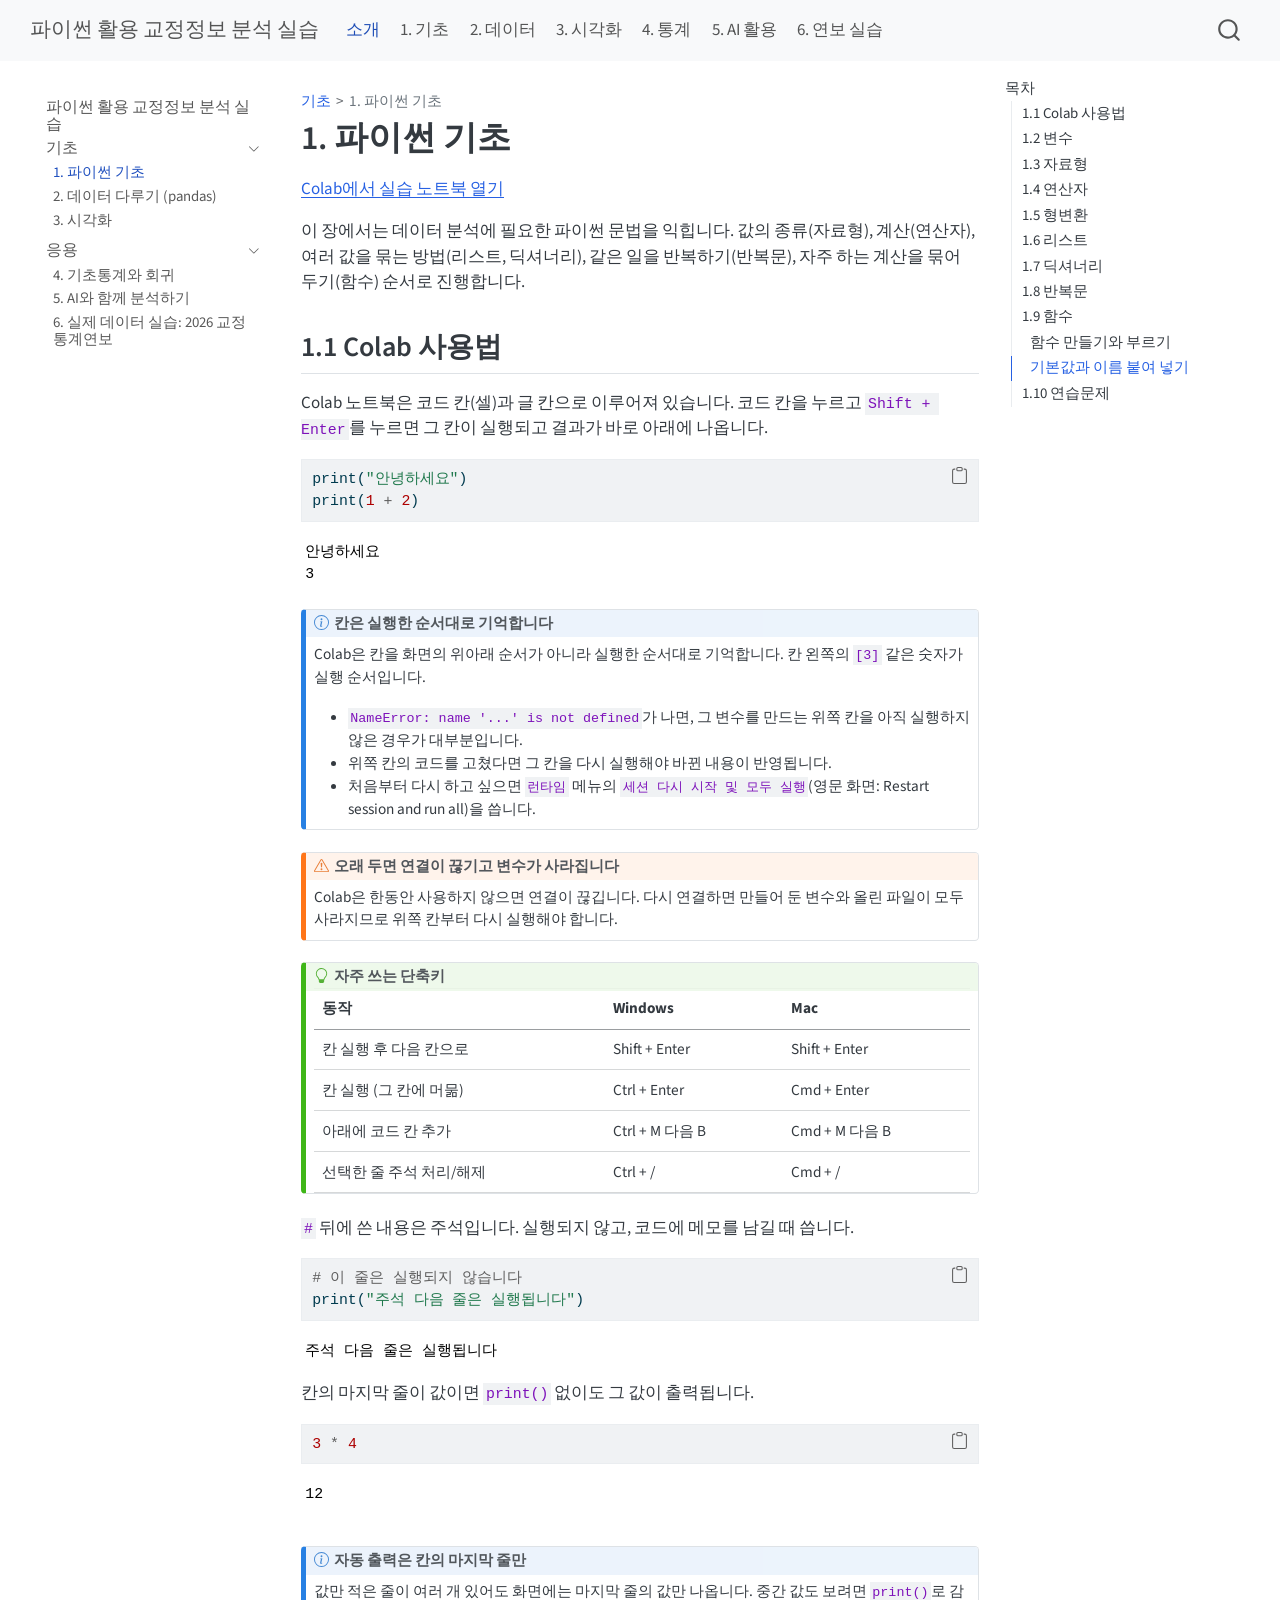
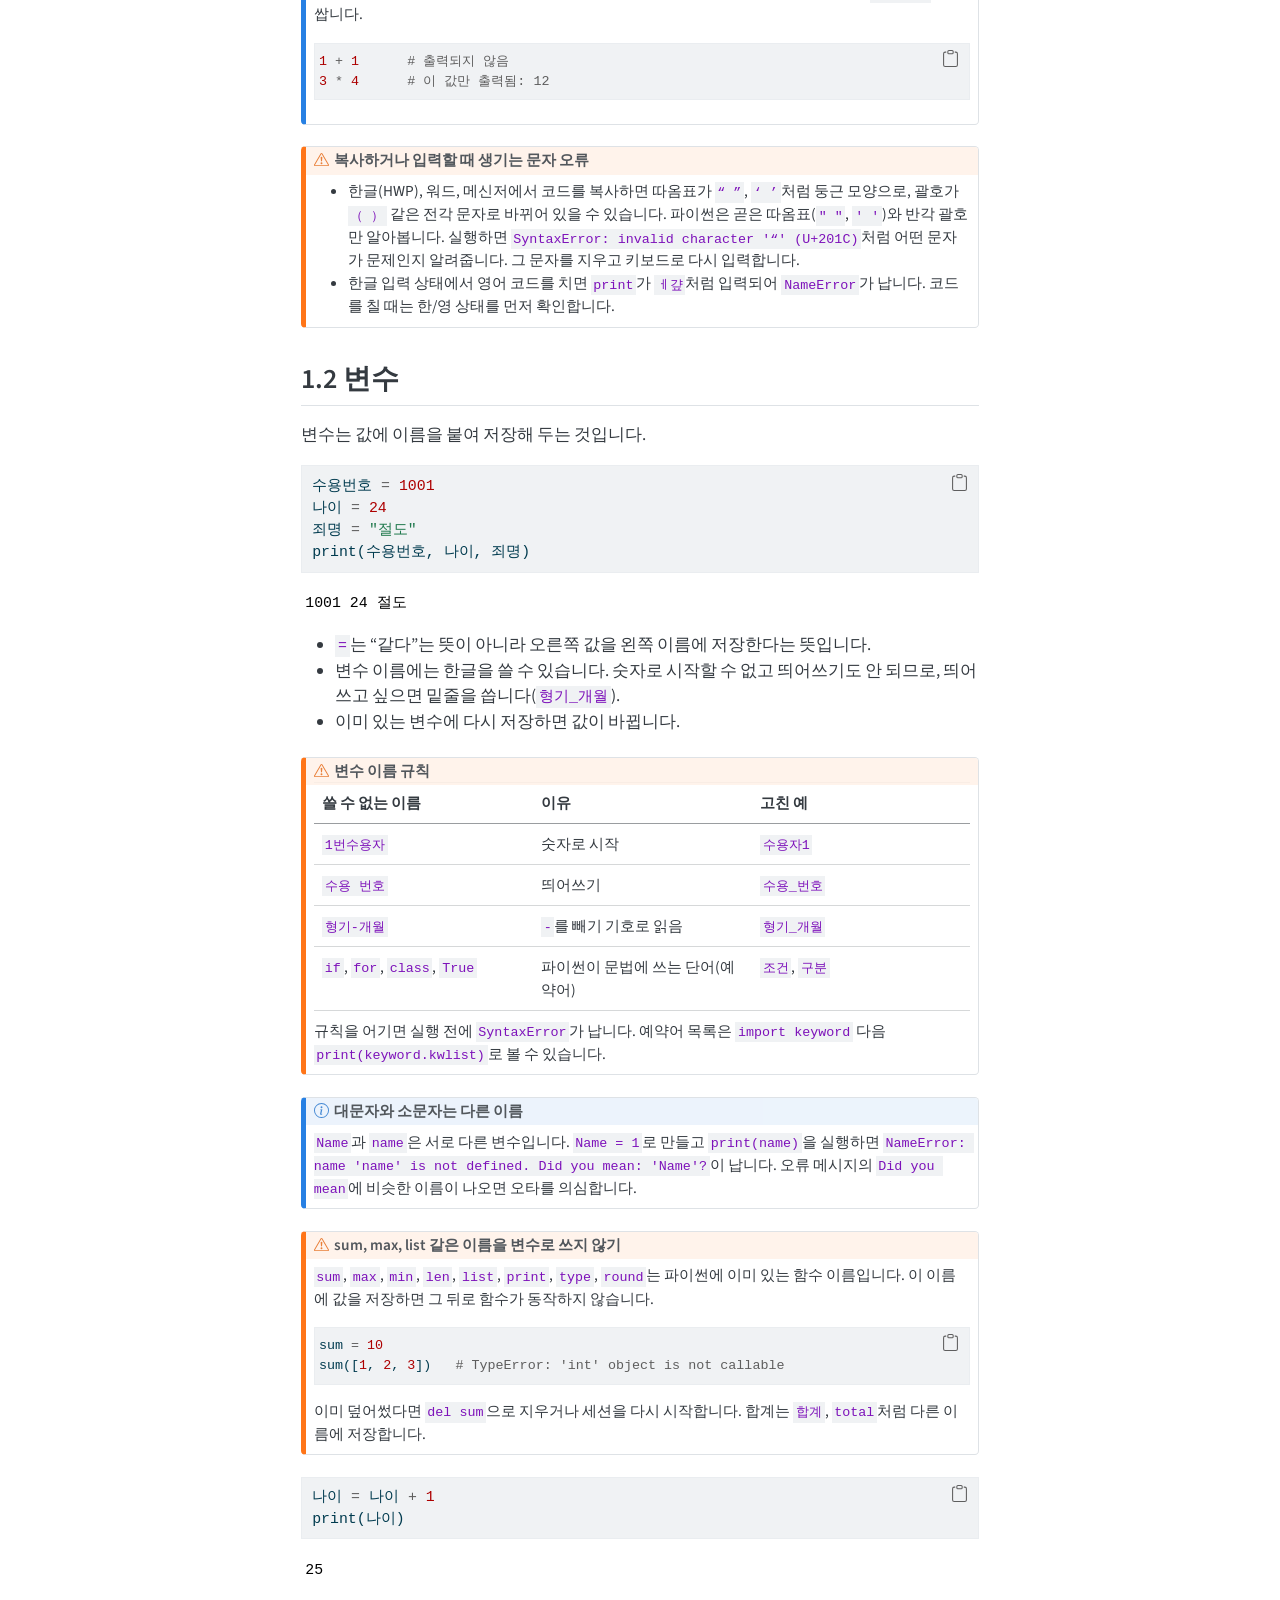
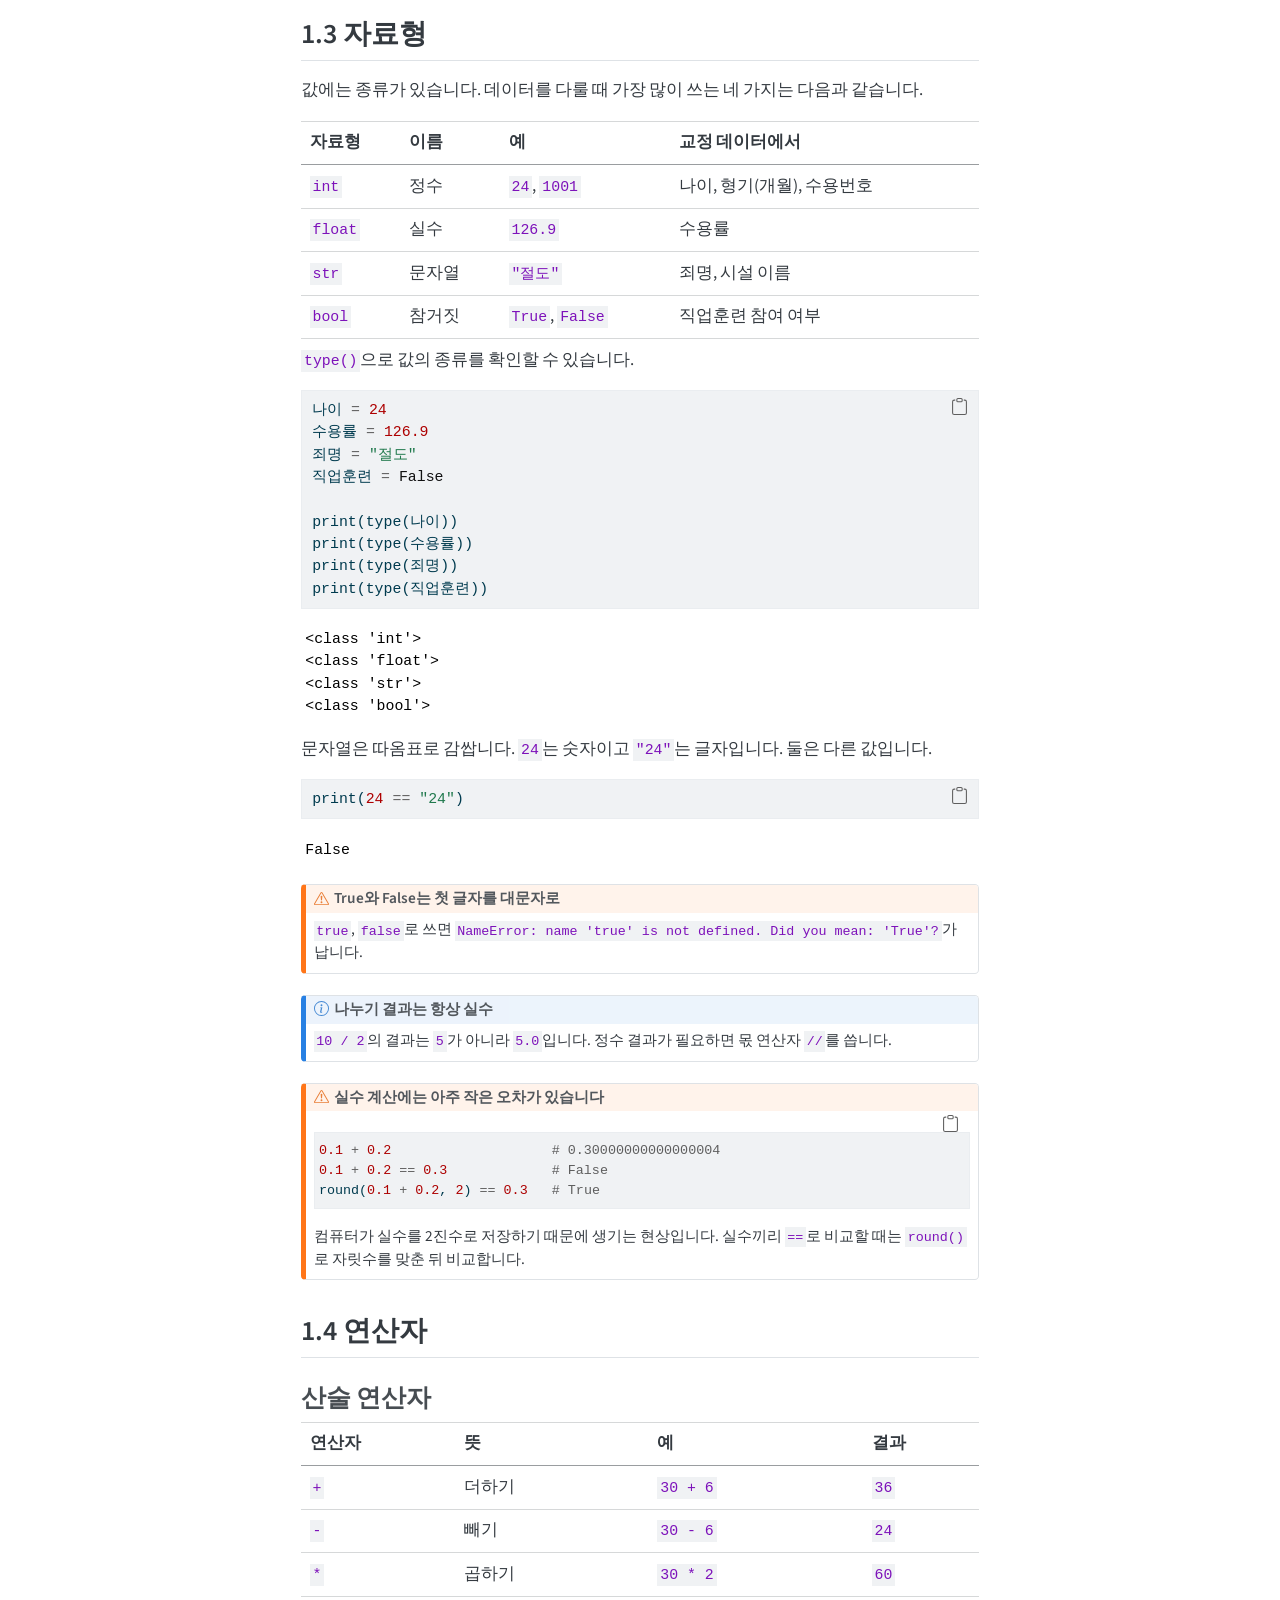
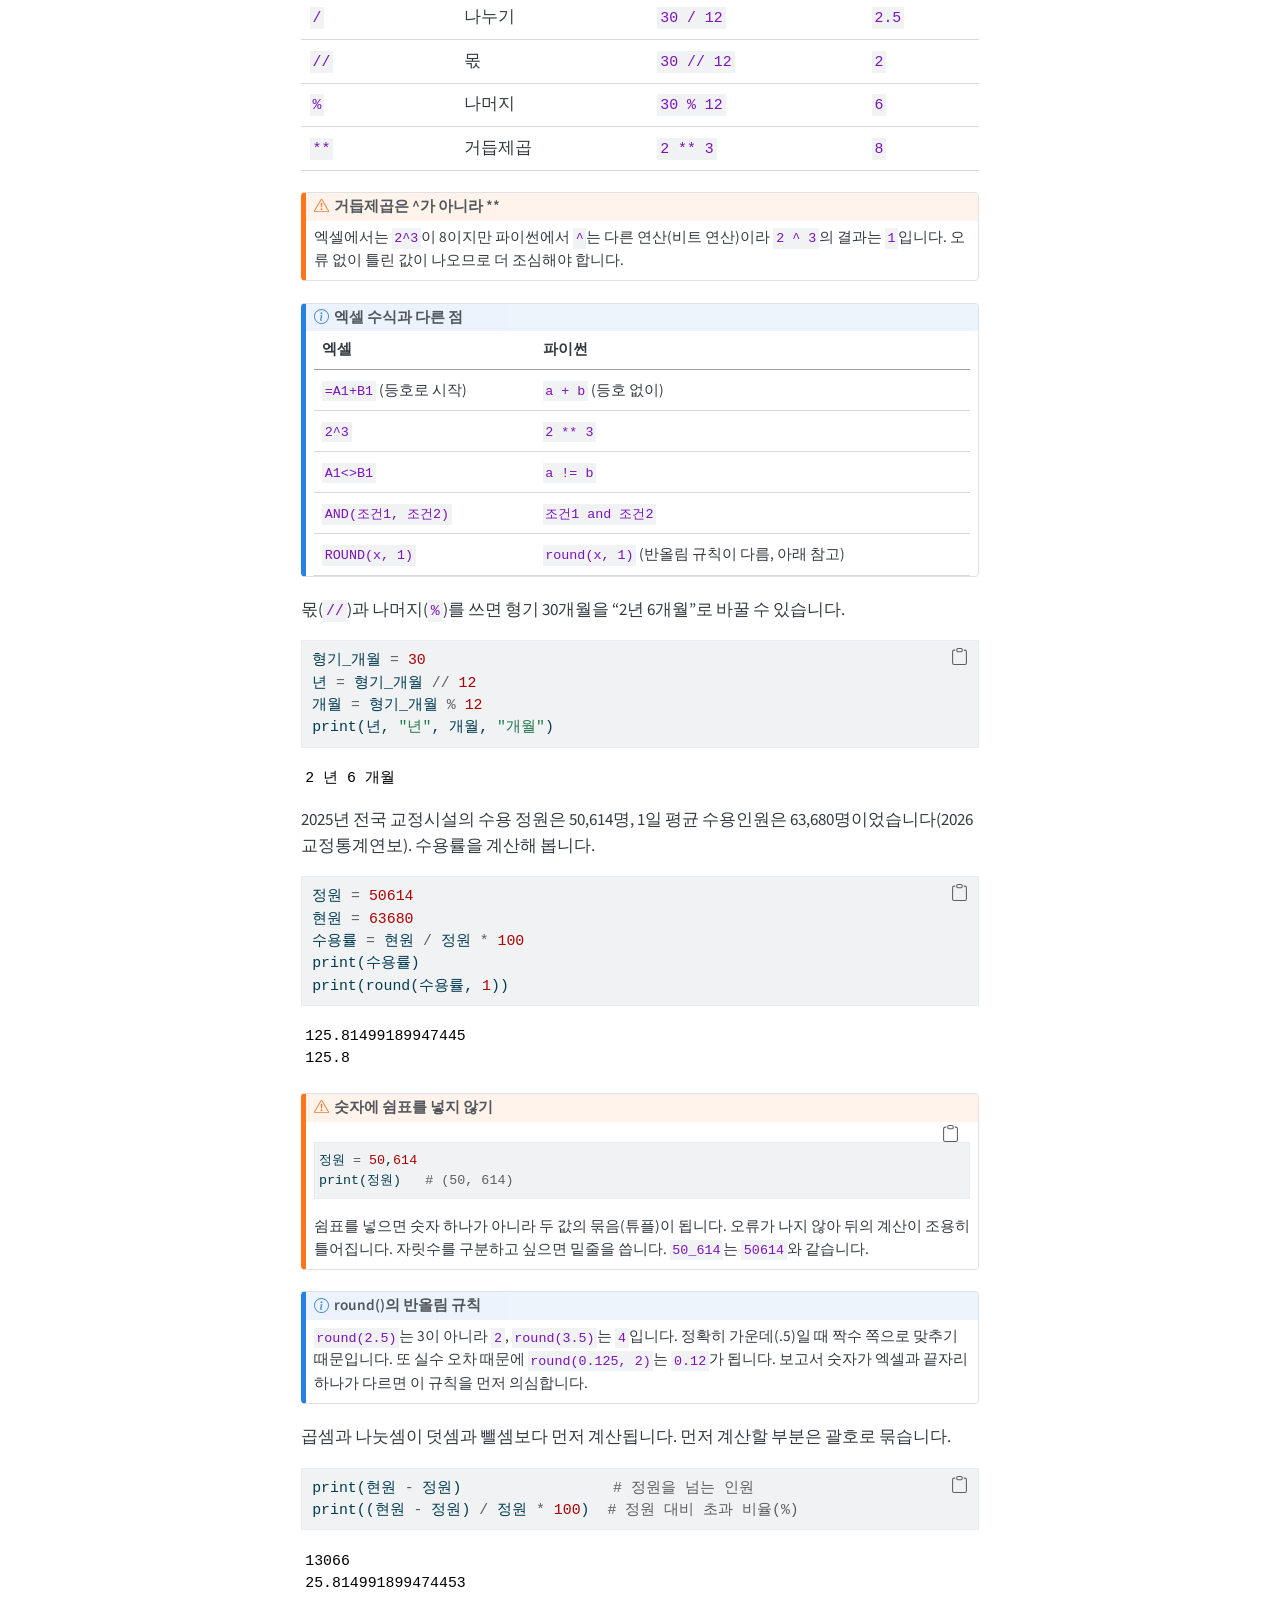
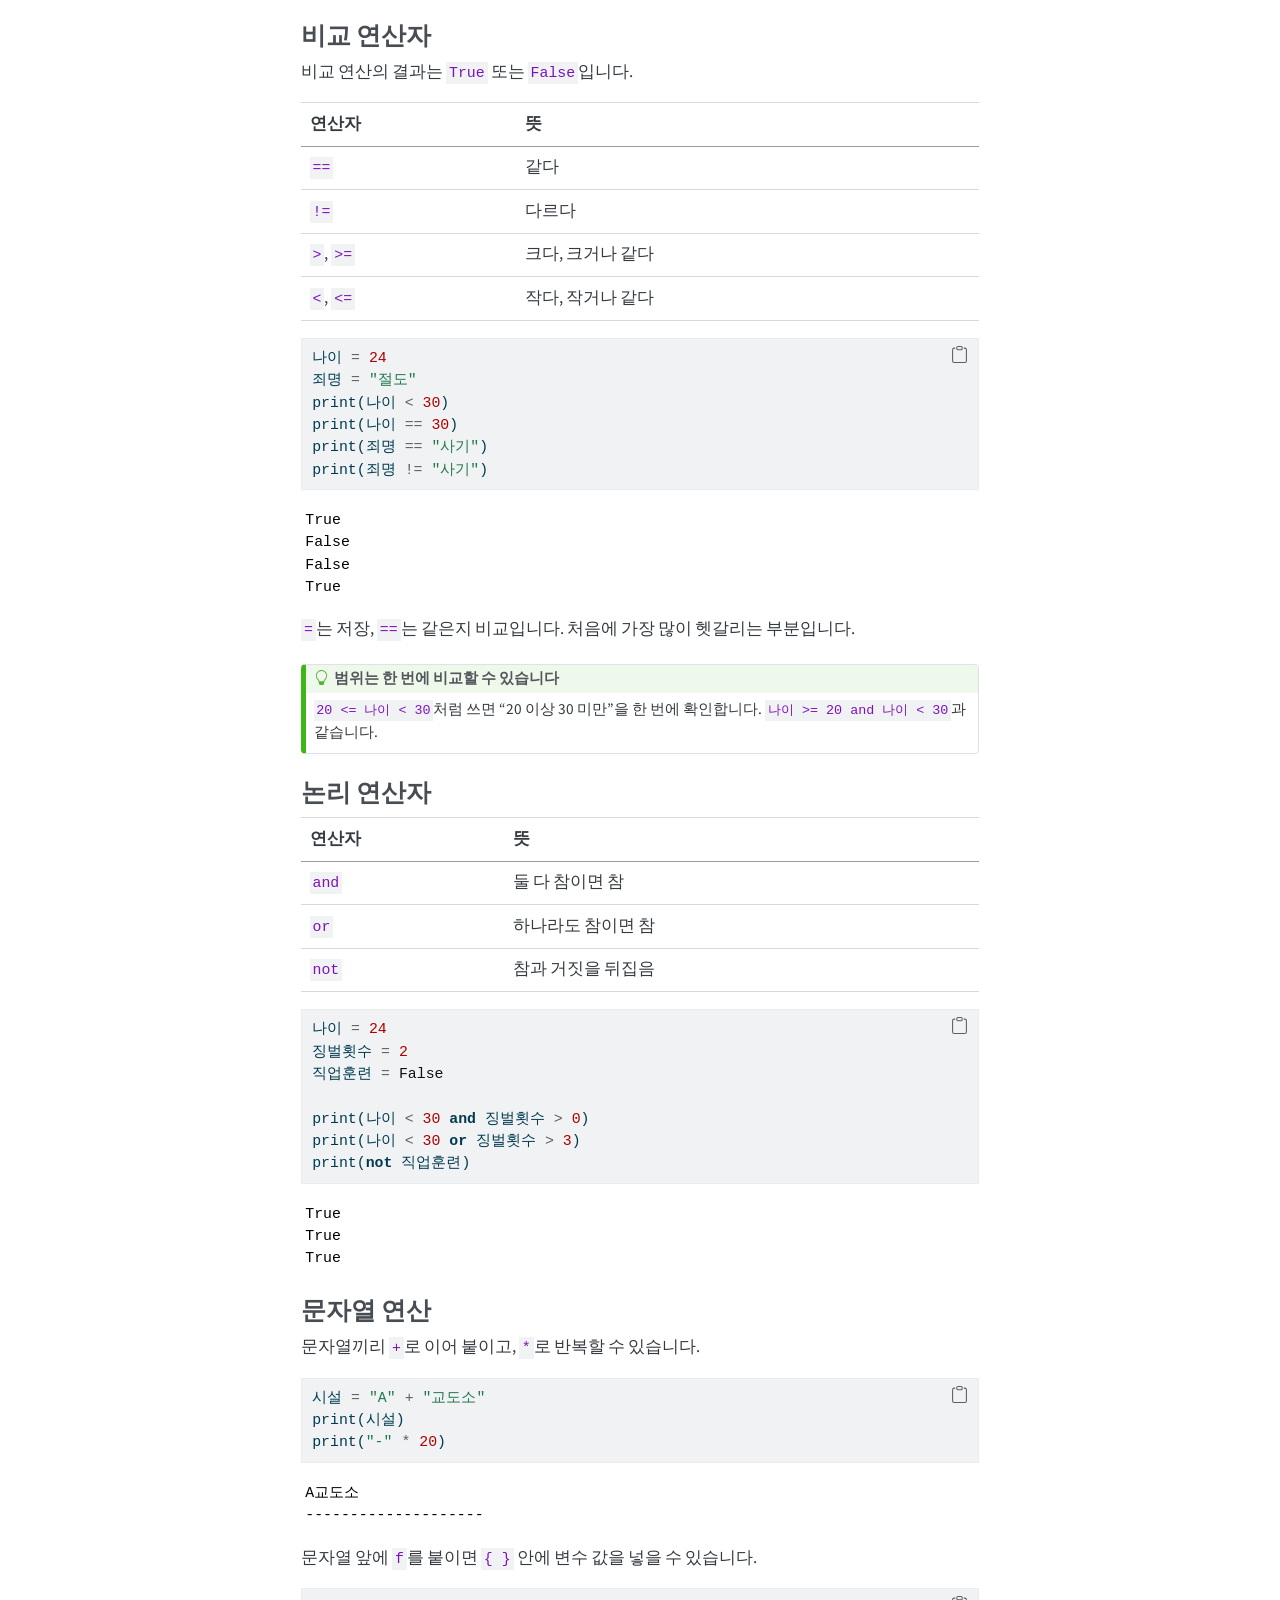
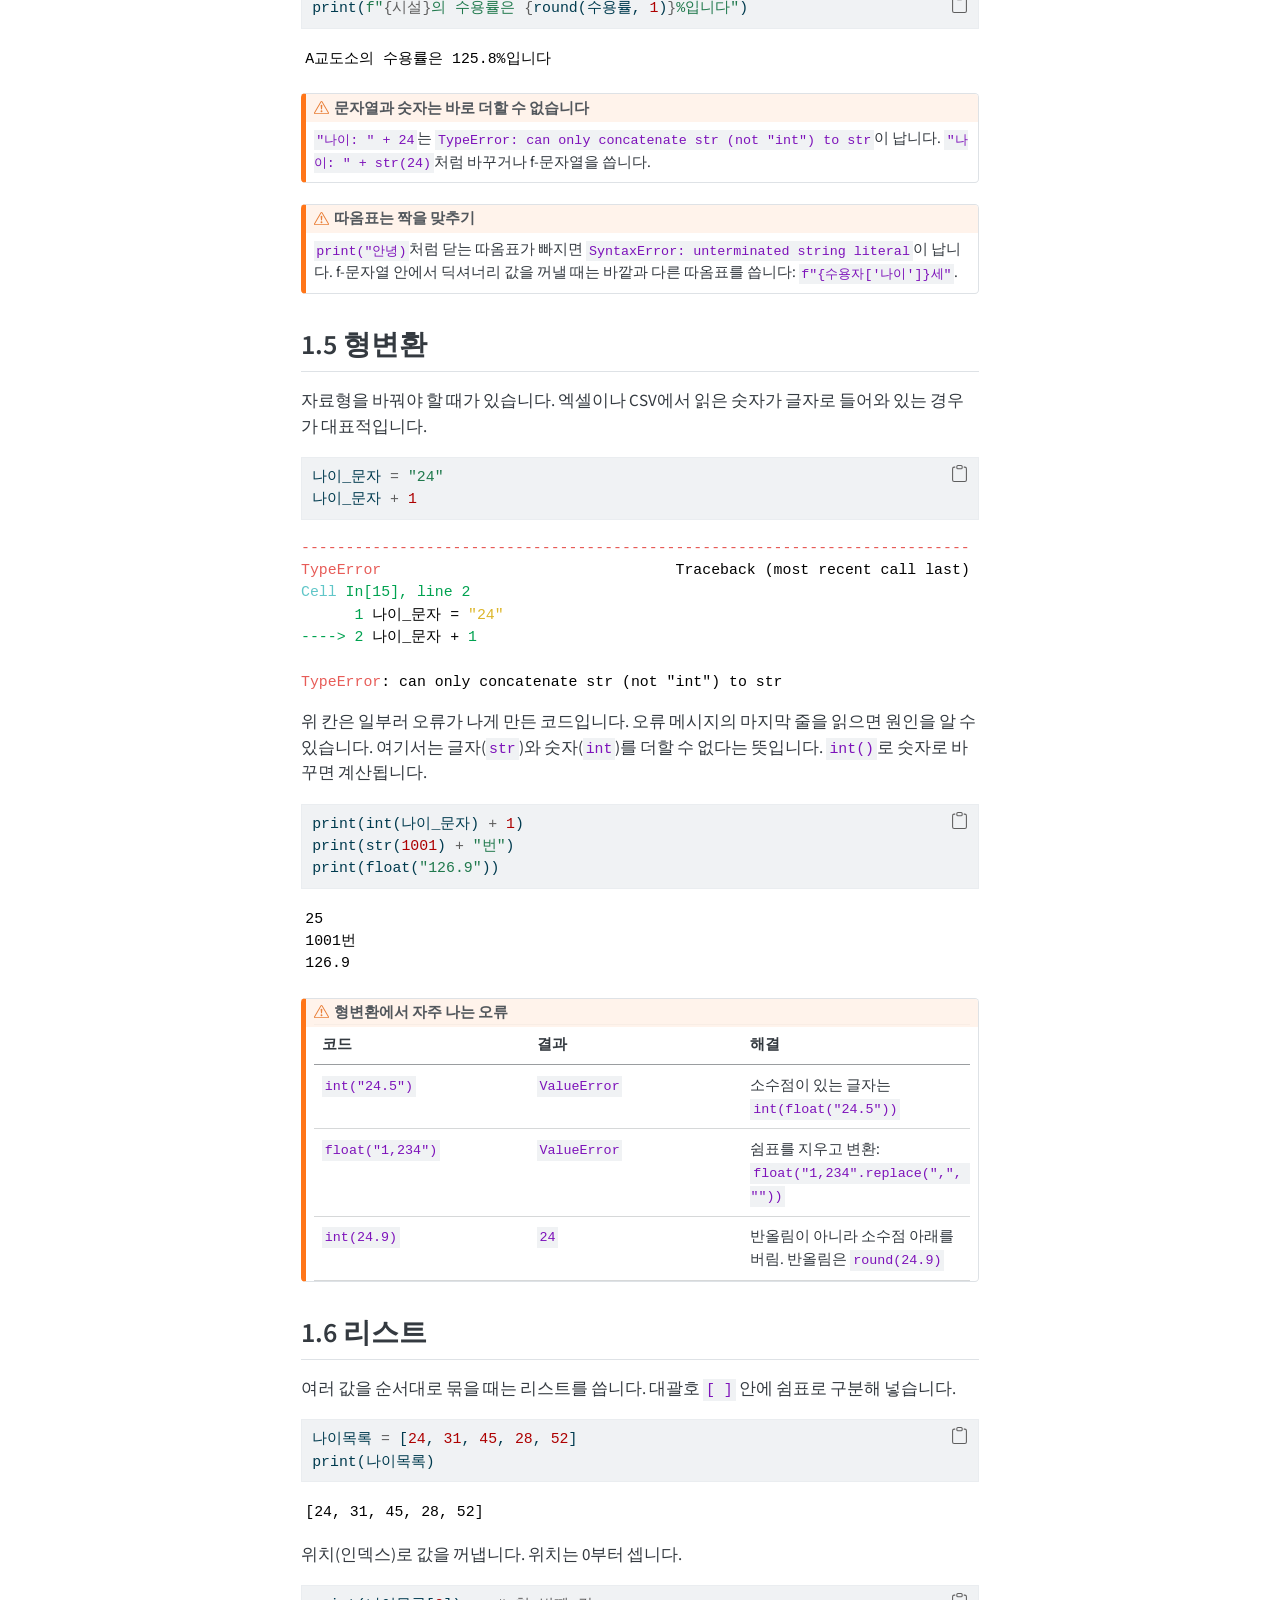
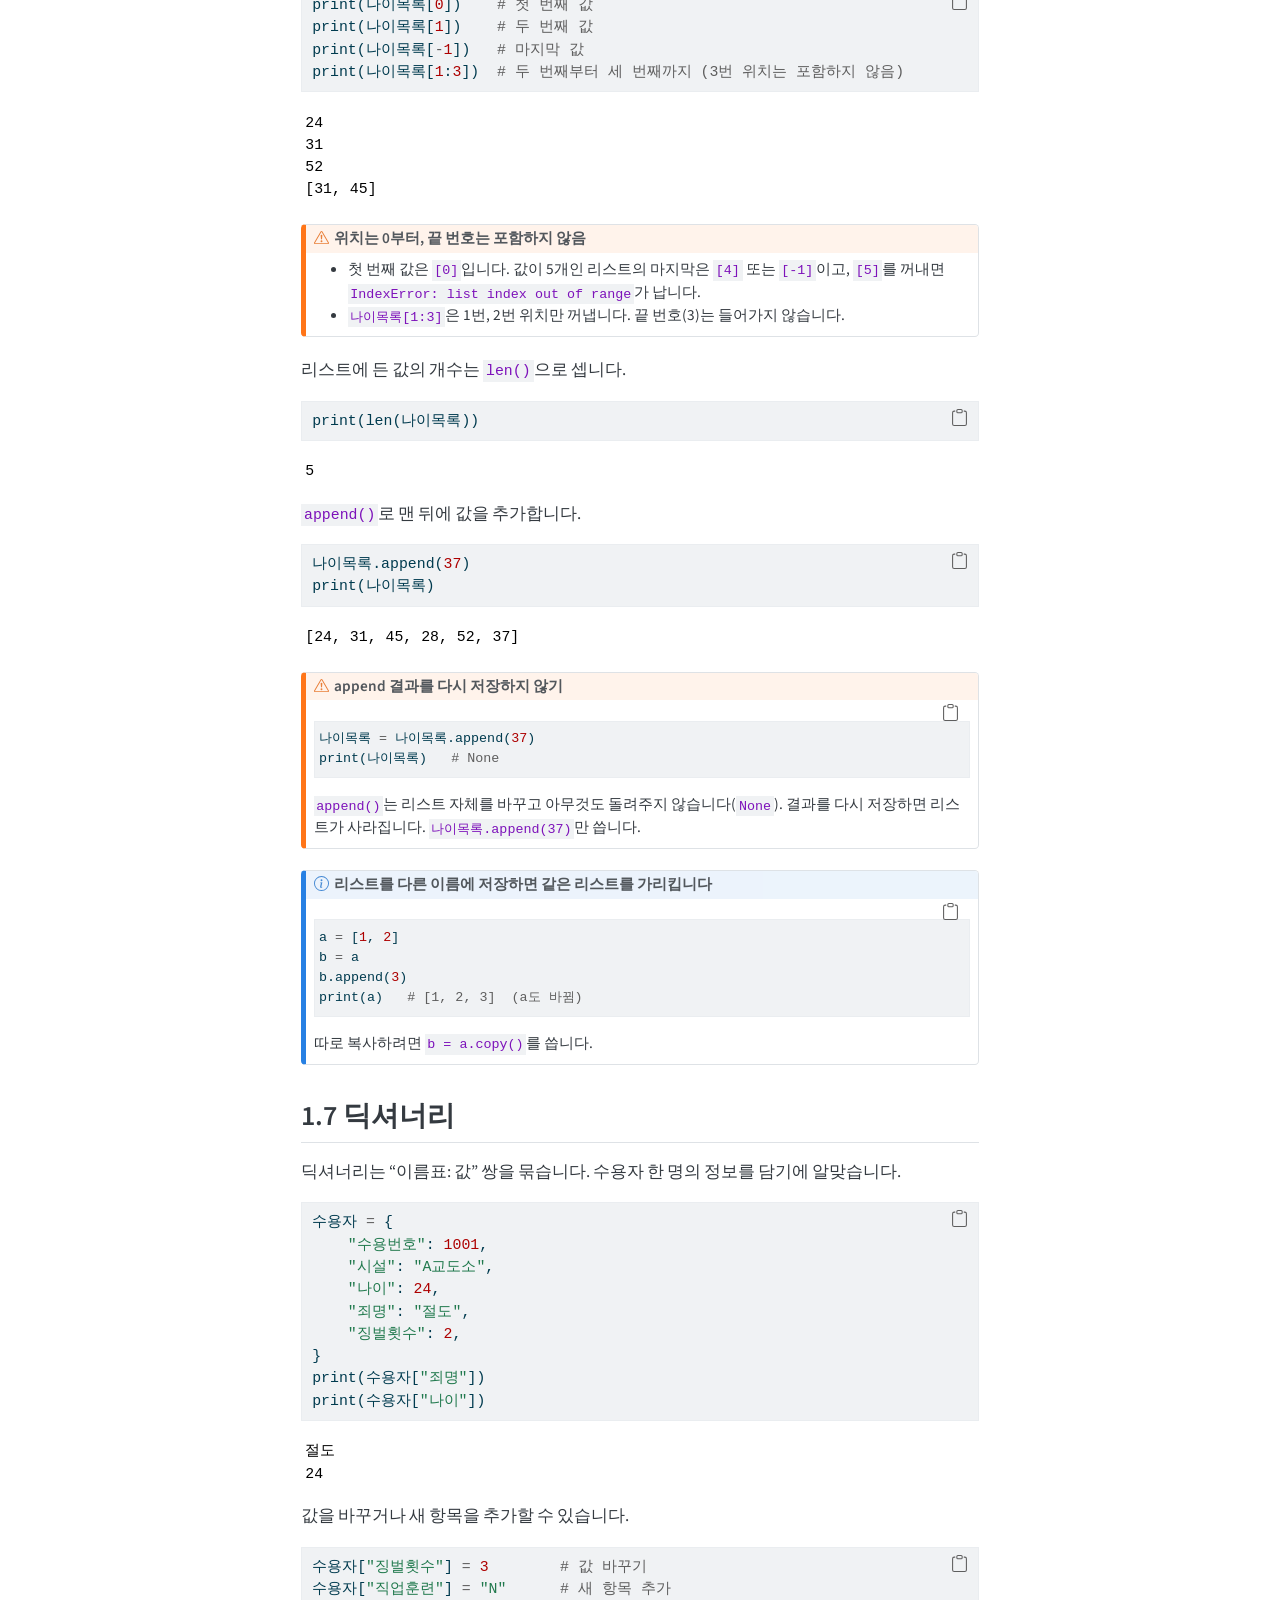
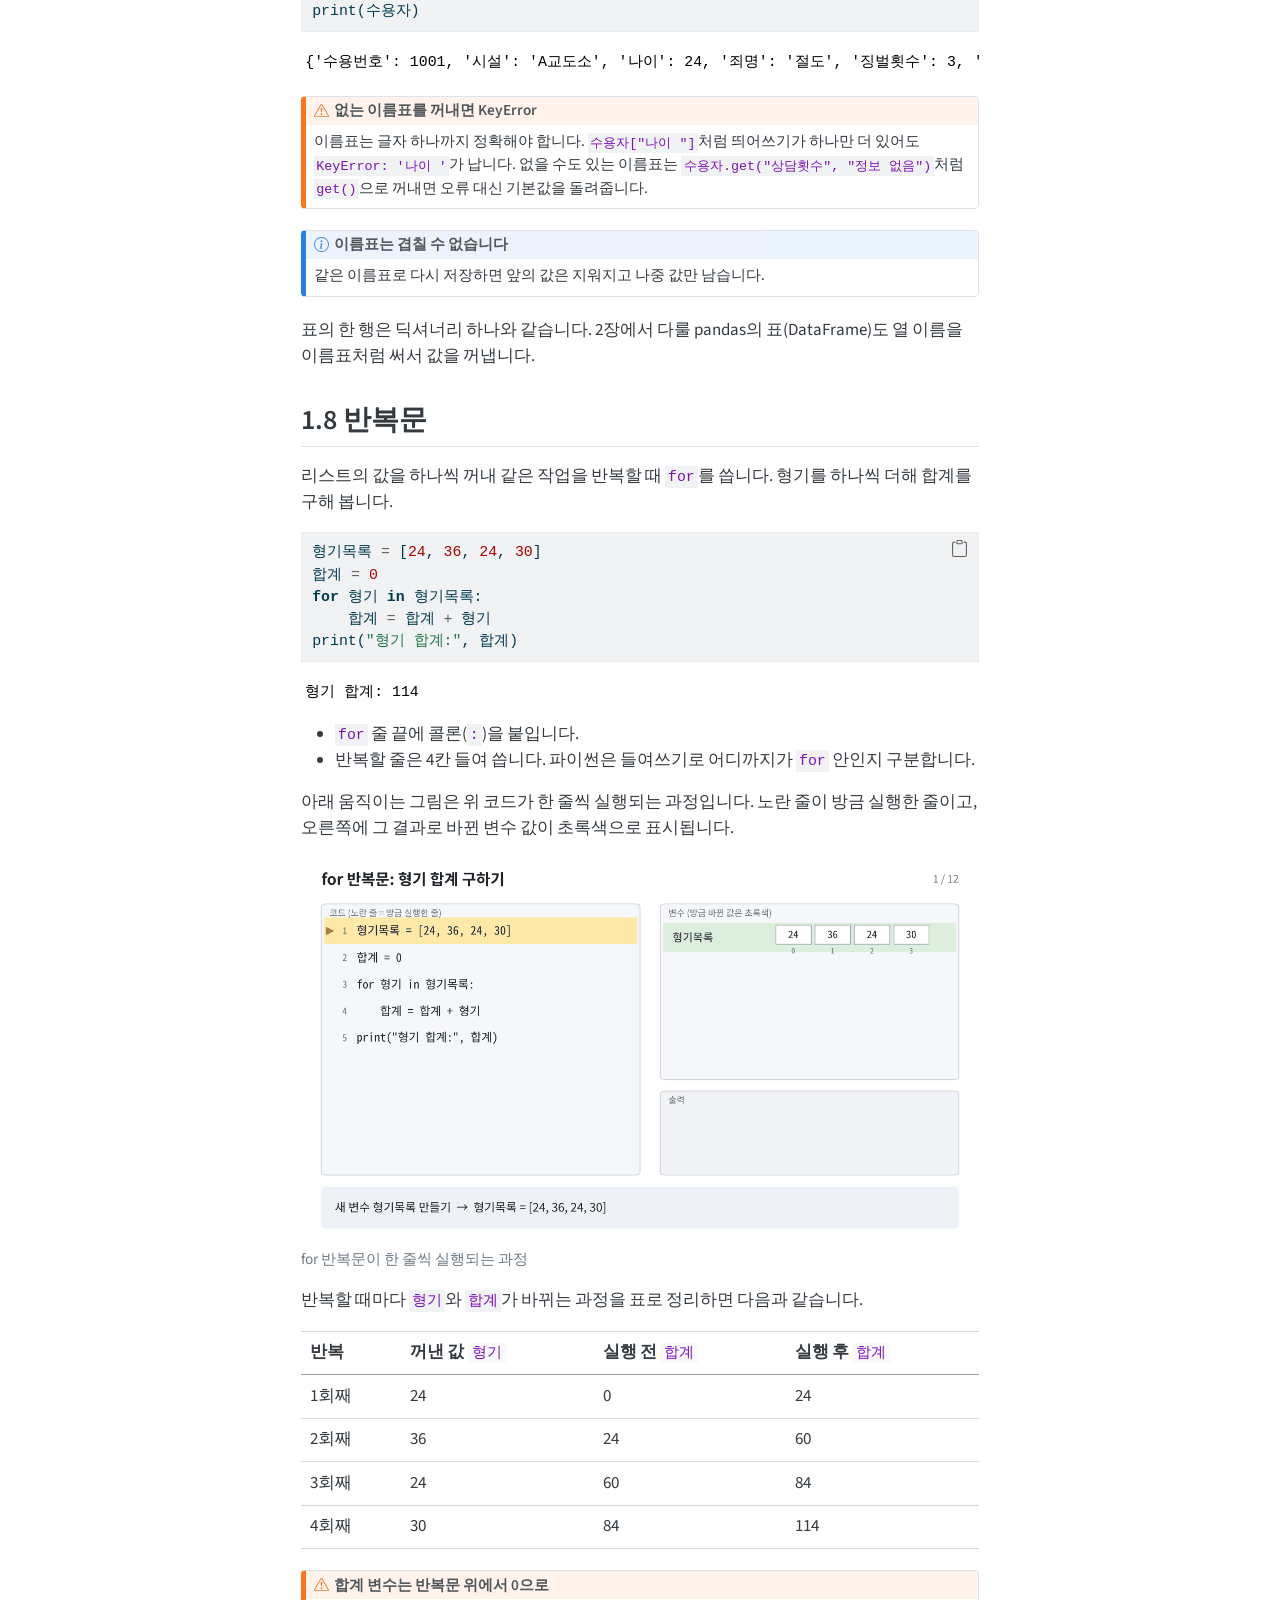
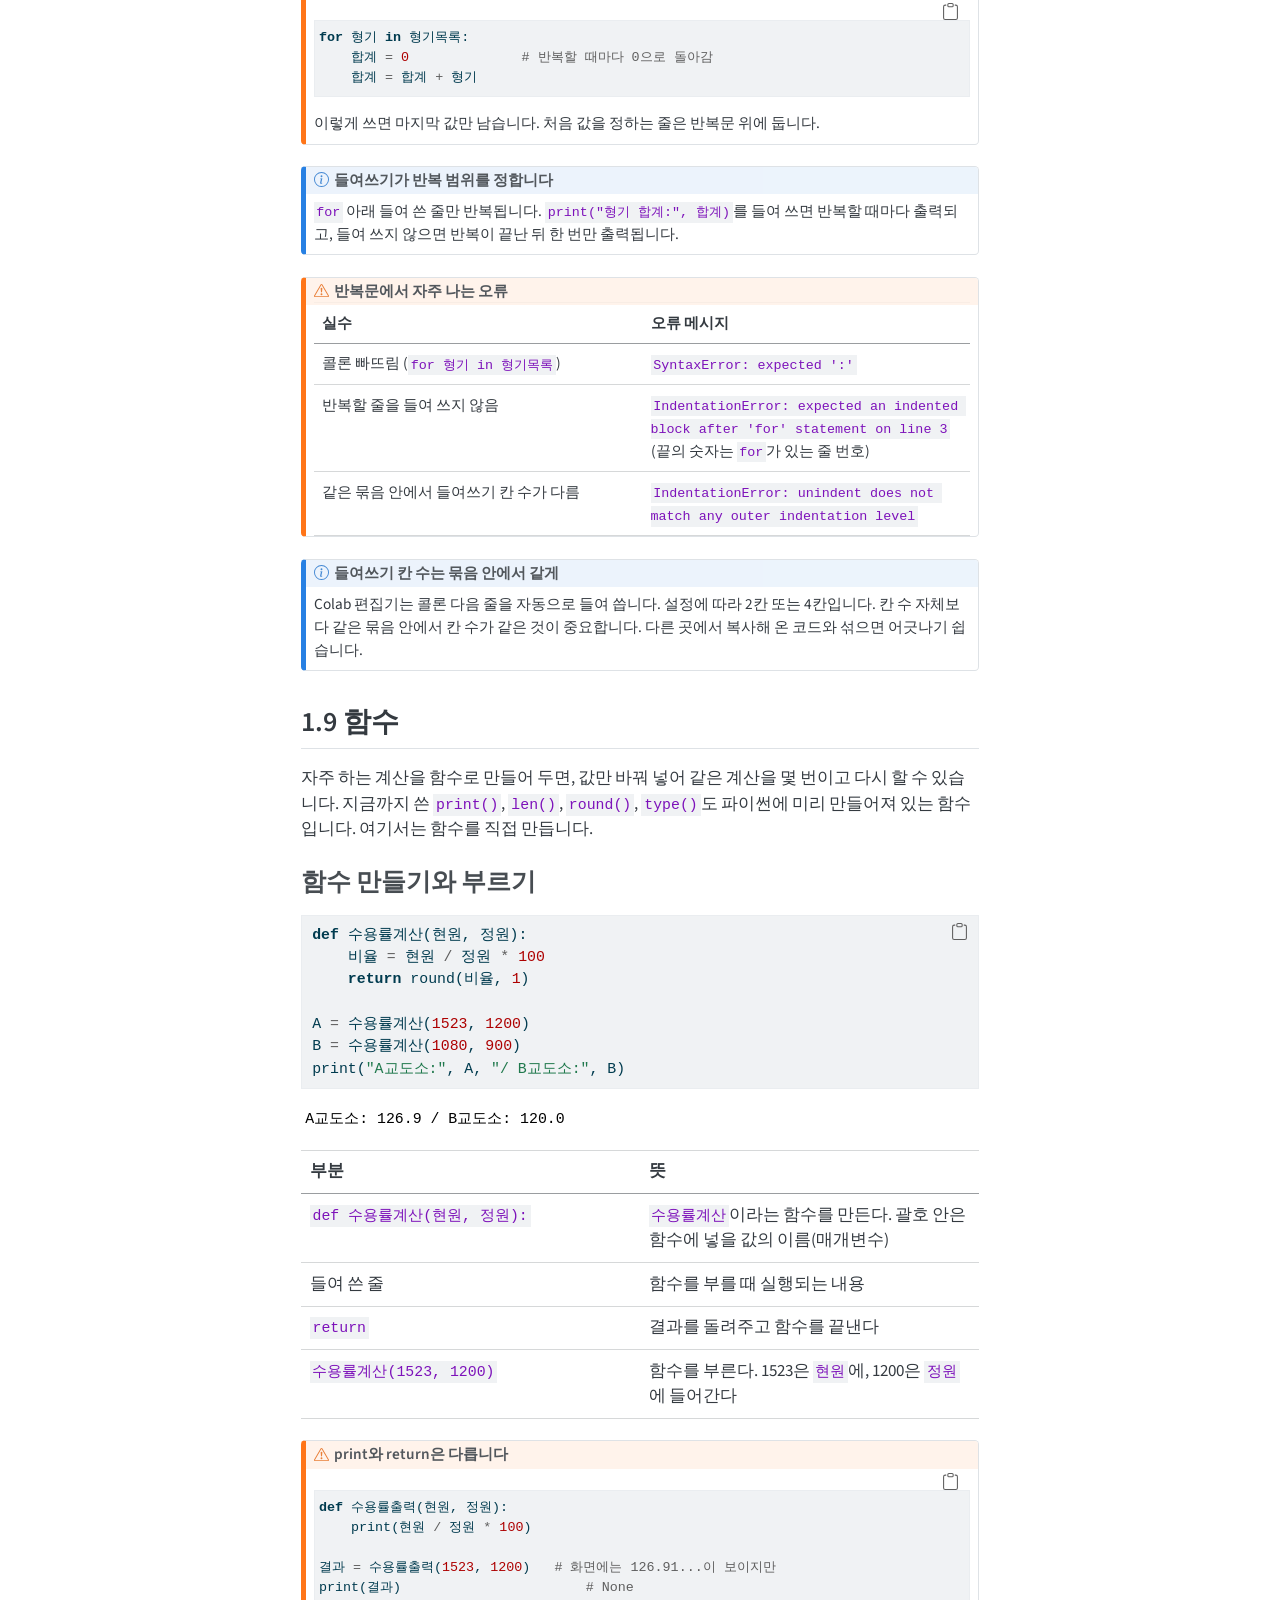
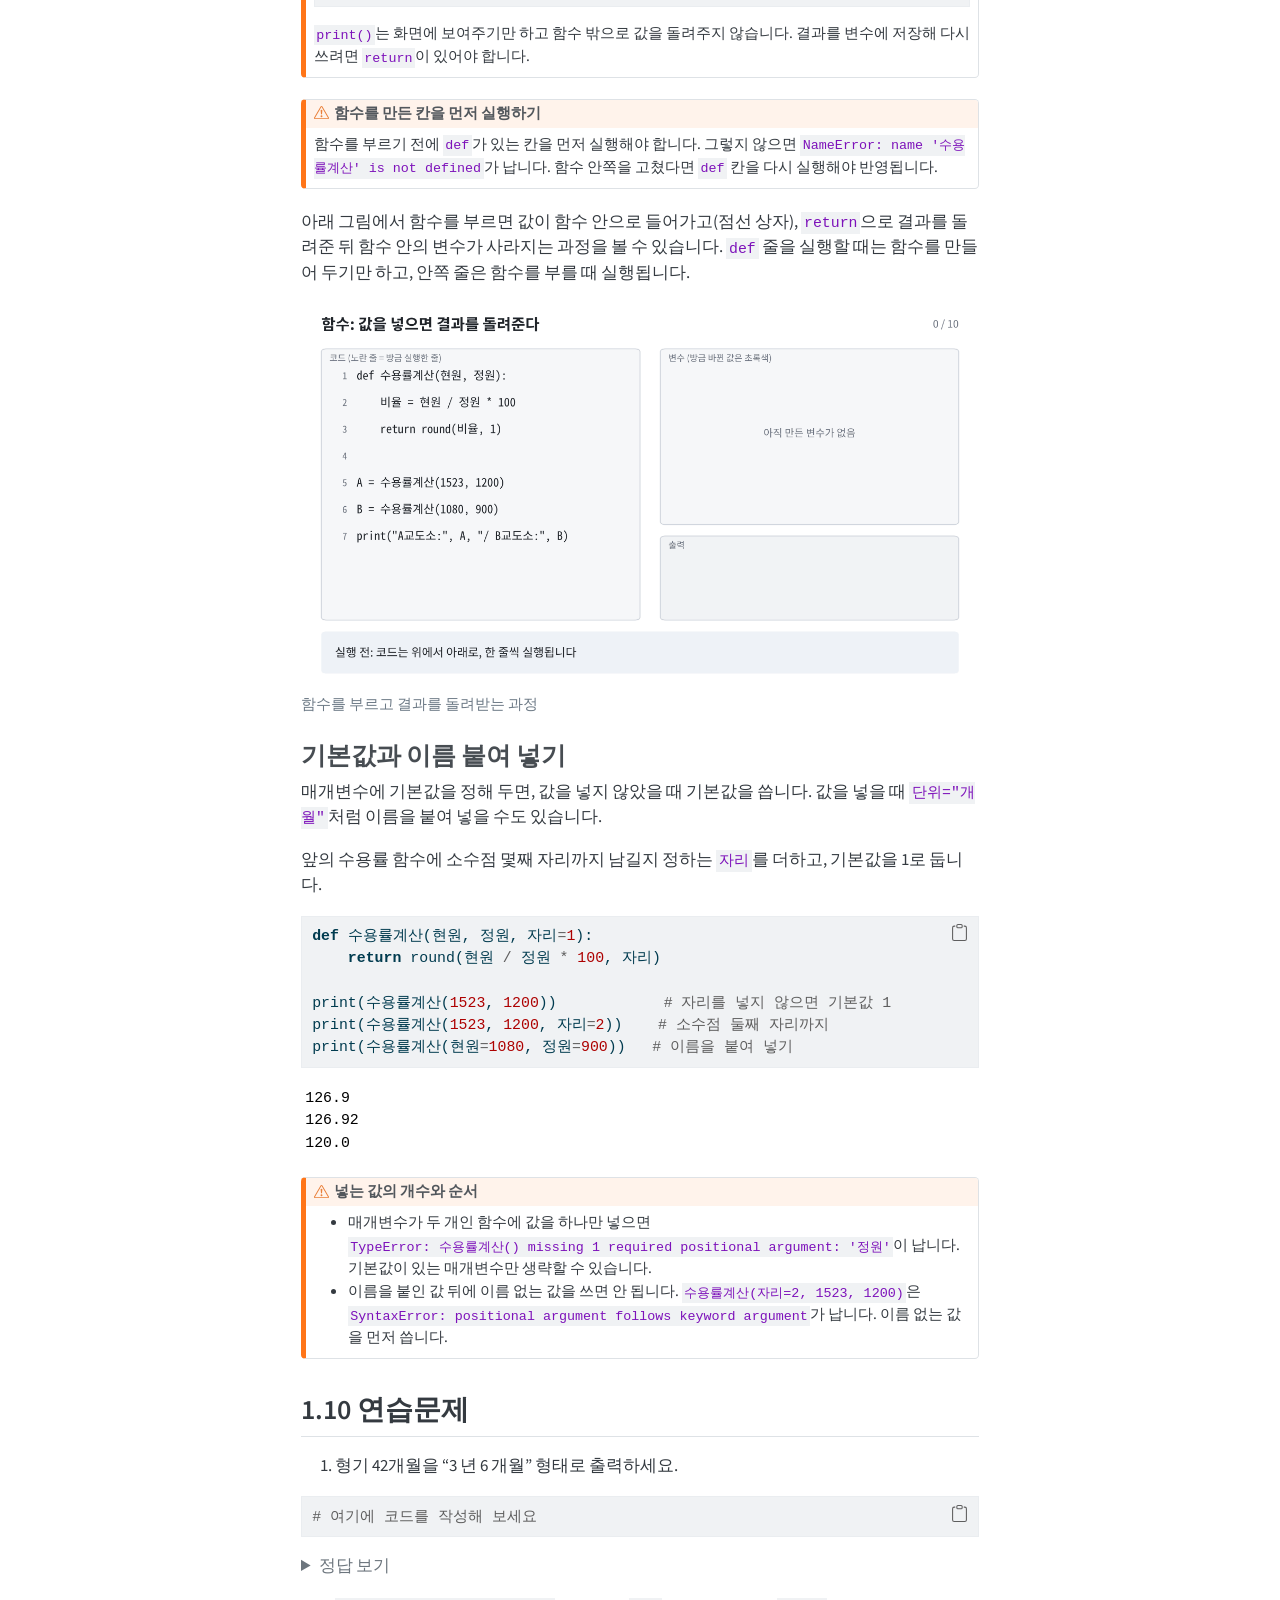
==== commit e04bb5d4: "4장 회귀식을 수식으로 정리하고, 1~3장에서 실제 데이터 실습에 쓰지 않는 내용 정리 - 4장: 선형·로지스틱 회귀의 모형식, 추정식, 최소제곱법 유도, 예측값과 잔차, 결정계수" ====
--- a/docs/01_python_basics.html
+++ b/docs/01_python_basics.html
@@ -270,17 +270,13 @@
   <li><a href="#형변환" id="toc-형변환" class="nav-link" data-scroll-target="#형변환">1.5 형변환</a></li>
   <li><a href="#리스트" id="toc-리스트" class="nav-link" data-scroll-target="#리스트">1.6 리스트</a></li>
   <li><a href="#딕셔너리" id="toc-딕셔너리" class="nav-link" data-scroll-target="#딕셔너리">1.7 딕셔너리</a></li>
-  <li><a href="#조건문" id="toc-조건문" class="nav-link" data-scroll-target="#조건문">1.8 조건문</a></li>
-  <li><a href="#반복문" id="toc-반복문" class="nav-link" data-scroll-target="#반복문">1.9 반복문</a></li>
-  <li><a href="#함수" id="toc-함수" class="nav-link" data-scroll-target="#함수">1.10 함수</a>
+  <li><a href="#반복문" id="toc-반복문" class="nav-link" data-scroll-target="#반복문">1.8 반복문</a></li>
+  <li><a href="#함수" id="toc-함수" class="nav-link" data-scroll-target="#함수">1.9 함수</a>
   <ul class="collapse">
   <li><a href="#함수-만들기와-부르기" id="toc-함수-만들기와-부르기" class="nav-link" data-scroll-target="#함수-만들기와-부르기">함수 만들기와 부르기</a></li>
   <li><a href="#기본값과-이름-붙여-넣기" id="toc-기본값과-이름-붙여-넣기" class="nav-link" data-scroll-target="#기본값과-이름-붙여-넣기">기본값과 이름 붙여 넣기</a></li>
-  <li><a href="#여러-값-돌려주기" id="toc-여러-값-돌려주기" class="nav-link" data-scroll-target="#여러-값-돌려주기">여러 값 돌려주기</a></li>
-  <li><a href="#함수-안의-조건문" id="toc-함수-안의-조건문" class="nav-link" data-scroll-target="#함수-안의-조건문">함수 안의 조건문</a></li>
-  <li><a href="#리스트를-받아-결과를-뽑는-함수" id="toc-리스트를-받아-결과를-뽑는-함수" class="nav-link" data-scroll-target="#리스트를-받아-결과를-뽑는-함수">리스트를 받아 결과를 뽑는 함수</a></li>
   </ul></li>
-  <li><a href="#연습문제" id="toc-연습문제" class="nav-link" data-scroll-target="#연습문제">1.11 연습문제</a></li>
+  <li><a href="#연습문제" id="toc-연습문제" class="nav-link" data-scroll-target="#연습문제">1.10 연습문제</a></li>
   </ul>
 </nav>
     </div>
@@ -307,11 +303,11 @@
 
 
 <p><a href="https://colab.research.google.com/github/StatJeong/moj-python-lecture/blob/main/notebooks/01_python_basics.ipynb">Colab에서 실습 노트북 열기</a></p>
-<p>이 장에서는 데이터 분석에 필요한 파이썬 문법을 익힙니다. 값의 종류(자료형), 계산(연산자), 여러 값을 묶는 방법(리스트, 딕셔너리), 조건에 따라 다르게 처리하기(조건문), 같은 일을 반복하기(반복문) 순서로 진행합니다.</p>
+<p>이 장에서는 데이터 분석에 필요한 파이썬 문법을 익힙니다. 값의 종류(자료형), 계산(연산자), 여러 값을 묶는 방법(리스트, 딕셔너리), 같은 일을 반복하기(반복문), 자주 하는 계산을 묶어 두기(함수) 순서로 진행합니다.</p>
 <section id="colab-사용법" class="level2">
 <h2 class="anchored" data-anchor-id="colab-사용법">1.1 Colab 사용법</h2>
 <p>Colab 노트북은 코드 칸(셀)과 글 칸으로 이루어져 있습니다. 코드 칸을 누르고 <code>Shift + Enter</code>를 누르면 그 칸이 실행되고 결과가 바로 아래에 나옵니다.</p>
-<div id="d447a27b" class="cell" data-execution_count="1">
+<div id="17eba197" class="cell" data-execution_count="1">
 <div class="code-copy-outer-scaffold"><div class="sourceCode cell-code" id="cb1"><pre class="sourceCode python code-with-copy"><code class="sourceCode python"><span id="cb1-1"><a href="#cb1-1" aria-hidden="true" tabindex="-1"></a><span class="bu">print</span>(<span class="st">"안녕하세요"</span>)</span>
 <span id="cb1-2"><a href="#cb1-2" aria-hidden="true" tabindex="-1"></a><span class="bu">print</span>(<span class="dv">1</span> <span class="op">+</span> <span class="dv">2</span>)</span></code></pre></div><button title="클립보드 복사" class="code-copy-button"><i class="bi"></i></button></div>
 <div class="cell-output cell-output-stdout">
@@ -394,7 +390,7 @@
 </div>
 </div>
 <p><code>#</code> 뒤에 쓴 내용은 주석입니다. 실행되지 않고, 코드에 메모를 남길 때 씁니다.</p>
-<div id="c62f733b" class="cell" data-execution_count="2">
+<div id="722a1696" class="cell" data-execution_count="2">
 <div class="code-copy-outer-scaffold"><div class="sourceCode cell-code" id="cb3"><pre class="sourceCode python code-with-copy"><code class="sourceCode python"><span id="cb3-1"><a href="#cb3-1" aria-hidden="true" tabindex="-1"></a><span class="co"># 이 줄은 실행되지 않습니다</span></span>
 <span id="cb3-2"><a href="#cb3-2" aria-hidden="true" tabindex="-1"></a><span class="bu">print</span>(<span class="st">"주석 다음 줄은 실행됩니다"</span>)</span></code></pre></div><button title="클립보드 복사" class="code-copy-button"><i class="bi"></i></button></div>
 <div class="cell-output cell-output-stdout">
@@ -402,7 +398,7 @@
 </div>
 </div>
 <p>칸의 마지막 줄이 값이면 <code>print()</code> 없이도 그 값이 출력됩니다.</p>
-<div id="fba816fd" class="cell" data-execution_count="3">
+<div id="c2addc66" class="cell" data-execution_count="3">
 <div class="code-copy-outer-scaffold"><div class="sourceCode cell-code" id="cb5"><pre class="sourceCode python code-with-copy"><code class="sourceCode python"><span id="cb5-1"><a href="#cb5-1" aria-hidden="true" tabindex="-1"></a><span class="dv">3</span> <span class="op">*</span> <span class="dv">4</span></span></code></pre></div><button title="클립보드 복사" class="code-copy-button"><i class="bi"></i></button></div>
 <div class="cell-output cell-output-display" data-execution_count="3">
 <pre><code>12</code></pre>
@@ -443,7 +439,7 @@
 <section id="변수" class="level2">
 <h2 class="anchored" data-anchor-id="변수">1.2 변수</h2>
 <p>변수는 값에 이름을 붙여 저장해 두는 것입니다.</p>
-<div id="4064bf3a" class="cell" data-execution_count="4">
+<div id="d16811f3" class="cell" data-execution_count="4">
 <div class="code-copy-outer-scaffold"><div class="sourceCode cell-code" id="cb8"><pre class="sourceCode python code-with-copy"><code class="sourceCode python"><span id="cb8-1"><a href="#cb8-1" aria-hidden="true" tabindex="-1"></a>수용번호 <span class="op">=</span> <span class="dv">1001</span></span>
 <span id="cb8-2"><a href="#cb8-2" aria-hidden="true" tabindex="-1"></a>나이 <span class="op">=</span> <span class="dv">24</span></span>
 <span id="cb8-3"><a href="#cb8-3" aria-hidden="true" tabindex="-1"></a>죄명 <span class="op">=</span> <span class="st">"절도"</span></span>
@@ -535,7 +531,7 @@
 <p>이미 덮어썼다면 <code>del sum</code>으로 지우거나 세션을 다시 시작합니다. 합계는 <code>합계</code>, <code>total</code>처럼 다른 이름에 저장합니다.</p>
 </div>
 </div>
-<div id="026d0694" class="cell" data-execution_count="5">
+<div id="2c2aa549" class="cell" data-execution_count="5">
 <div class="code-copy-outer-scaffold"><div class="sourceCode cell-code" id="cb11"><pre class="sourceCode python code-with-copy"><code class="sourceCode python"><span id="cb11-1"><a href="#cb11-1" aria-hidden="true" tabindex="-1"></a>나이 <span class="op">=</span> 나이 <span class="op">+</span> <span class="dv">1</span></span>
 <span id="cb11-2"><a href="#cb11-2" aria-hidden="true" tabindex="-1"></a><span class="bu">print</span>(나이)</span></code></pre></div><button title="클립보드 복사" class="code-copy-button"><i class="bi"></i></button></div>
 <div class="cell-output cell-output-stdout">
@@ -583,7 +579,7 @@
 </tbody>
 </table>
 <p><code>type()</code>으로 값의 종류를 확인할 수 있습니다.</p>
-<div id="cd92ef6b" class="cell" data-execution_count="6">
+<div id="c03fe858" class="cell" data-execution_count="6">
 <div class="code-copy-outer-scaffold"><div class="sourceCode cell-code" id="cb13"><pre class="sourceCode python code-with-copy"><code class="sourceCode python"><span id="cb13-1"><a href="#cb13-1" aria-hidden="true" tabindex="-1"></a>나이 <span class="op">=</span> <span class="dv">24</span></span>
 <span id="cb13-2"><a href="#cb13-2" aria-hidden="true" tabindex="-1"></a>수용률 <span class="op">=</span> <span class="fl">126.9</span></span>
 <span id="cb13-3"><a href="#cb13-3" aria-hidden="true" tabindex="-1"></a>죄명 <span class="op">=</span> <span class="st">"절도"</span></span>
@@ -601,7 +597,7 @@
 </div>
 </div>
 <p>문자열은 따옴표로 감쌉니다. <code>24</code>는 숫자이고 <code>"24"</code>는 글자입니다. 둘은 다른 값입니다.</p>
-<div id="55ac4af4" class="cell" data-execution_count="7">
+<div id="15c27d2a" class="cell" data-execution_count="7">
 <div class="code-copy-outer-scaffold"><div class="sourceCode cell-code" id="cb15"><pre class="sourceCode python code-with-copy"><code class="sourceCode python"><span id="cb15-1"><a href="#cb15-1" aria-hidden="true" tabindex="-1"></a><span class="bu">print</span>(<span class="dv">24</span> <span class="op">==</span> <span class="st">"24"</span>)</span></code></pre></div><button title="클립보드 복사" class="code-copy-button"><i class="bi"></i></button></div>
 <div class="cell-output cell-output-stdout">
 <pre><code>False</code></pre>
@@ -764,7 +760,7 @@
 </div>
 </div>
 <p>몫(<code>//</code>)과 나머지(<code>%</code>)를 쓰면 형기 30개월을 “2년 6개월”로 바꿀 수 있습니다.</p>
-<div id="00460f16" class="cell" data-execution_count="8">
+<div id="70f70894" class="cell" data-execution_count="8">
 <div class="code-copy-outer-scaffold"><div class="sourceCode cell-code" id="cb18"><pre class="sourceCode python code-with-copy"><code class="sourceCode python"><span id="cb18-1"><a href="#cb18-1" aria-hidden="true" tabindex="-1"></a>형기_개월 <span class="op">=</span> <span class="dv">30</span></span>
 <span id="cb18-2"><a href="#cb18-2" aria-hidden="true" tabindex="-1"></a>년 <span class="op">=</span> 형기_개월 <span class="op">//</span> <span class="dv">12</span></span>
 <span id="cb18-3"><a href="#cb18-3" aria-hidden="true" tabindex="-1"></a>개월 <span class="op">=</span> 형기_개월 <span class="op">%</span> <span class="dv">12</span></span>
@@ -774,7 +770,7 @@
 </div>
 </div>
 <p>2025년 전국 교정시설의 수용 정원은 50,614명, 1일 평균 수용인원은 63,680명이었습니다(2026 교정통계연보). 수용률을 계산해 봅니다.</p>
-<div id="d55c032d" class="cell" data-execution_count="9">
+<div id="4d06b546" class="cell" data-execution_count="9">
 <div class="code-copy-outer-scaffold"><div class="sourceCode cell-code" id="cb20"><pre class="sourceCode python code-with-copy"><code class="sourceCode python"><span id="cb20-1"><a href="#cb20-1" aria-hidden="true" tabindex="-1"></a>정원 <span class="op">=</span> <span class="dv">50614</span></span>
 <span id="cb20-2"><a href="#cb20-2" aria-hidden="true" tabindex="-1"></a>현원 <span class="op">=</span> <span class="dv">63680</span></span>
 <span id="cb20-3"><a href="#cb20-3" aria-hidden="true" tabindex="-1"></a>수용률 <span class="op">=</span> 현원 <span class="op">/</span> 정원 <span class="op">*</span> <span class="dv">100</span></span>
@@ -814,7 +810,7 @@
 </div>
 </div>
 <p>곱셈과 나눗셈이 덧셈과 뺄셈보다 먼저 계산됩니다. 먼저 계산할 부분은 괄호로 묶습니다.</p>
-<div id="66753938" class="cell" data-execution_count="10">
+<div id="59fcf676" class="cell" data-execution_count="10">
 <div class="code-copy-outer-scaffold"><div class="sourceCode cell-code" id="cb23"><pre class="sourceCode python code-with-copy"><code class="sourceCode python"><span id="cb23-1"><a href="#cb23-1" aria-hidden="true" tabindex="-1"></a><span class="bu">print</span>(현원 <span class="op">-</span> 정원)                 <span class="co"># 정원을 넘는 인원</span></span>
 <span id="cb23-2"><a href="#cb23-2" aria-hidden="true" tabindex="-1"></a><span class="bu">print</span>((현원 <span class="op">-</span> 정원) <span class="op">/</span> 정원 <span class="op">*</span> <span class="dv">100</span>)  <span class="co"># 정원 대비 초과 비율(%)</span></span></code></pre></div><button title="클립보드 복사" class="code-copy-button"><i class="bi"></i></button></div>
 <div class="cell-output cell-output-stdout">
@@ -852,7 +848,7 @@
 </tr>
 </tbody>
 </table>
-<div id="efa3d323" class="cell" data-execution_count="11">
+<div id="c41d3e0f" class="cell" data-execution_count="11">
 <div class="code-copy-outer-scaffold"><div class="sourceCode cell-code" id="cb25"><pre class="sourceCode python code-with-copy"><code class="sourceCode python"><span id="cb25-1"><a href="#cb25-1" aria-hidden="true" tabindex="-1"></a>나이 <span class="op">=</span> <span class="dv">24</span></span>
 <span id="cb25-2"><a href="#cb25-2" aria-hidden="true" tabindex="-1"></a>죄명 <span class="op">=</span> <span class="st">"절도"</span></span>
 <span id="cb25-3"><a href="#cb25-3" aria-hidden="true" tabindex="-1"></a><span class="bu">print</span>(나이 <span class="op">&lt;</span> <span class="dv">30</span>)</span>
@@ -905,7 +901,7 @@
 </tr>
 </tbody>
 </table>
-<div id="d36cfbef" class="cell" data-execution_count="12">
+<div id="e3c366ca" class="cell" data-execution_count="12">
 <div class="code-copy-outer-scaffold"><div class="sourceCode cell-code" id="cb27"><pre class="sourceCode python code-with-copy"><code class="sourceCode python"><span id="cb27-1"><a href="#cb27-1" aria-hidden="true" tabindex="-1"></a>나이 <span class="op">=</span> <span class="dv">24</span></span>
 <span id="cb27-2"><a href="#cb27-2" aria-hidden="true" tabindex="-1"></a>징벌횟수 <span class="op">=</span> <span class="dv">2</span></span>
 <span id="cb27-3"><a href="#cb27-3" aria-hidden="true" tabindex="-1"></a>직업훈련 <span class="op">=</span> <span class="va">False</span></span>
@@ -923,7 +919,7 @@
 <section id="문자열-연산" class="level3">
 <h3 class="anchored" data-anchor-id="문자열-연산">문자열 연산</h3>
 <p>문자열끼리 <code>+</code>로 이어 붙이고, <code>*</code>로 반복할 수 있습니다.</p>
-<div id="a7897043" class="cell" data-execution_count="13">
+<div id="571bb3cd" class="cell" data-execution_count="13">
 <div class="code-copy-outer-scaffold"><div class="sourceCode cell-code" id="cb29"><pre class="sourceCode python code-with-copy"><code class="sourceCode python"><span id="cb29-1"><a href="#cb29-1" aria-hidden="true" tabindex="-1"></a>시설 <span class="op">=</span> <span class="st">"A"</span> <span class="op">+</span> <span class="st">"교도소"</span></span>
 <span id="cb29-2"><a href="#cb29-2" aria-hidden="true" tabindex="-1"></a><span class="bu">print</span>(시설)</span>
 <span id="cb29-3"><a href="#cb29-3" aria-hidden="true" tabindex="-1"></a><span class="bu">print</span>(<span class="st">"-"</span> <span class="op">*</span> <span class="dv">20</span>)</span></code></pre></div><button title="클립보드 복사" class="code-copy-button"><i class="bi"></i></button></div>
@@ -933,7 +929,7 @@
 </div>
 </div>
 <p>문자열 앞에 <code>f</code>를 붙이면 <code>{ }</code> 안에 변수 값을 넣을 수 있습니다.</p>
-<div id="2c4067df" class="cell" data-execution_count="14">
+<div id="dd8f903e" class="cell" data-execution_count="14">
 <div class="code-copy-outer-scaffold"><div class="sourceCode cell-code" id="cb31"><pre class="sourceCode python code-with-copy"><code class="sourceCode python"><span id="cb31-1"><a href="#cb31-1" aria-hidden="true" tabindex="-1"></a><span class="bu">print</span>(<span class="ss">f"</span><span class="sc">{시설}</span><span class="ss">의 수용률은 </span><span class="sc">{</span><span class="bu">round</span>(수용률, <span class="dv">1</span>)<span class="sc">}</span><span class="ss">%입니다"</span>)</span></code></pre></div><button title="클립보드 복사" class="code-copy-button"><i class="bi"></i></button></div>
 <div class="cell-output cell-output-stdout">
 <pre><code>A교도소의 수용률은 125.8%입니다</code></pre>
@@ -970,7 +966,7 @@
 <section id="형변환" class="level2">
 <h2 class="anchored" data-anchor-id="형변환">1.5 형변환</h2>
 <p>자료형을 바꿔야 할 때가 있습니다. 엑셀이나 CSV에서 읽은 숫자가 글자로 들어와 있는 경우가 대표적입니다.</p>
-<div id="833dade7" class="cell" data-execution_count="15">
+<div id="2d276cf9" class="cell" data-execution_count="15">
 <div class="code-copy-outer-scaffold"><div class="sourceCode cell-code" id="cb33"><pre class="sourceCode python code-with-copy"><code class="sourceCode python"><span id="cb33-1"><a href="#cb33-1" aria-hidden="true" tabindex="-1"></a>나이_문자 <span class="op">=</span> <span class="st">"24"</span></span>
 <span id="cb33-2"><a href="#cb33-2" aria-hidden="true" tabindex="-1"></a>나이_문자 <span class="op">+</span> <span class="dv">1</span></span></code></pre></div><button title="클립보드 복사" class="code-copy-button"><i class="bi"></i></button></div>
 <div class="cell-output cell-output-error">
@@ -986,7 +982,7 @@
 </div>
 </div>
 <p>위 칸은 일부러 오류가 나게 만든 코드입니다. 오류 메시지의 마지막 줄을 읽으면 원인을 알 수 있습니다. 여기서는 글자(<code>str</code>)와 숫자(<code>int</code>)를 더할 수 없다는 뜻입니다. <code>int()</code>로 숫자로 바꾸면 계산됩니다.</p>
-<div id="582fee36" class="cell" data-execution_count="16">
+<div id="e677832f" class="cell" data-execution_count="16">
 <div class="code-copy-outer-scaffold"><div class="sourceCode cell-code" id="cb34"><pre class="sourceCode python code-with-copy"><code class="sourceCode python"><span id="cb34-1"><a href="#cb34-1" aria-hidden="true" tabindex="-1"></a><span class="bu">print</span>(<span class="bu">int</span>(나이_문자) <span class="op">+</span> <span class="dv">1</span>)</span>
 <span id="cb34-2"><a href="#cb34-2" aria-hidden="true" tabindex="-1"></a><span class="bu">print</span>(<span class="bu">str</span>(<span class="dv">1001</span>) <span class="op">+</span> <span class="st">"번"</span>)</span>
 <span id="cb34-3"><a href="#cb34-3" aria-hidden="true" tabindex="-1"></a><span class="bu">print</span>(<span class="bu">float</span>(<span class="st">"126.9"</span>))</span></code></pre></div><button title="클립보드 복사" class="code-copy-button"><i class="bi"></i></button></div>
@@ -1043,7 +1039,7 @@
 <section id="리스트" class="level2">
 <h2 class="anchored" data-anchor-id="리스트">1.6 리스트</h2>
 <p>여러 값을 순서대로 묶을 때는 리스트를 씁니다. 대괄호 <code>[ ]</code> 안에 쉼표로 구분해 넣습니다.</p>
-<div id="b46839bd" class="cell" data-execution_count="17">
+<div id="1d0ccfb4" class="cell" data-execution_count="17">
 <div class="code-copy-outer-scaffold"><div class="sourceCode cell-code" id="cb36"><pre class="sourceCode python code-with-copy"><code class="sourceCode python"><span id="cb36-1"><a href="#cb36-1" aria-hidden="true" tabindex="-1"></a>나이목록 <span class="op">=</span> [<span class="dv">24</span>, <span class="dv">31</span>, <span class="dv">45</span>, <span class="dv">28</span>, <span class="dv">52</span>]</span>
 <span id="cb36-2"><a href="#cb36-2" aria-hidden="true" tabindex="-1"></a><span class="bu">print</span>(나이목록)</span></code></pre></div><button title="클립보드 복사" class="code-copy-button"><i class="bi"></i></button></div>
 <div class="cell-output cell-output-stdout">
@@ -1051,7 +1047,7 @@
 </div>
 </div>
 <p>위치(인덱스)로 값을 꺼냅니다. 위치는 0부터 셉니다.</p>
-<div id="596096a6" class="cell" data-execution_count="18">
+<div id="2bda7d8c" class="cell" data-execution_count="18">
 <div class="code-copy-outer-scaffold"><div class="sourceCode cell-code" id="cb38"><pre class="sourceCode python code-with-copy"><code class="sourceCode python"><span id="cb38-1"><a href="#cb38-1" aria-hidden="true" tabindex="-1"></a><span class="bu">print</span>(나이목록[<span class="dv">0</span>])    <span class="co"># 첫 번째 값</span></span>
 <span id="cb38-2"><a href="#cb38-2" aria-hidden="true" tabindex="-1"></a><span class="bu">print</span>(나이목록[<span class="dv">1</span>])    <span class="co"># 두 번째 값</span></span>
 <span id="cb38-3"><a href="#cb38-3" aria-hidden="true" tabindex="-1"></a><span class="bu">print</span>(나이목록[<span class="op">-</span><span class="dv">1</span>])   <span class="co"># 마지막 값</span></span>
@@ -1079,29 +1075,19 @@
 </ul>
 </div>
 </div>
-<p>리스트에 자주 쓰는 함수입니다.</p>
-<div id="db474fca" class="cell" data-execution_count="19">
-<div class="code-copy-outer-scaffold"><div class="sourceCode cell-code" id="cb40"><pre class="sourceCode python code-with-copy"><code class="sourceCode python"><span id="cb40-1"><a href="#cb40-1" aria-hidden="true" tabindex="-1"></a><span class="bu">print</span>(<span class="bu">len</span>(나이목록))   <span class="co"># 개수</span></span>
-<span id="cb40-2"><a href="#cb40-2" aria-hidden="true" tabindex="-1"></a><span class="bu">print</span>(<span class="bu">sum</span>(나이목록))   <span class="co"># 합계</span></span>
-<span id="cb40-3"><a href="#cb40-3" aria-hidden="true" tabindex="-1"></a><span class="bu">print</span>(<span class="bu">max</span>(나이목록))   <span class="co"># 최댓값</span></span>
-<span id="cb40-4"><a href="#cb40-4" aria-hidden="true" tabindex="-1"></a><span class="bu">print</span>(<span class="bu">min</span>(나이목록))   <span class="co"># 최솟값</span></span>
-<span id="cb40-5"><a href="#cb40-5" aria-hidden="true" tabindex="-1"></a><span class="bu">print</span>(<span class="bu">sum</span>(나이목록) <span class="op">/</span> <span class="bu">len</span>(나이목록))  <span class="co"># 평균</span></span></code></pre></div><button title="클립보드 복사" class="code-copy-button"><i class="bi"></i></button></div>
-<div class="cell-output cell-output-stdout">
-<pre><code>5
-180
-52
-24
-36.0</code></pre>
-</div>
-</div>
-<p>값을 추가하거나 들어 있는지 확인할 수 있습니다.</p>
-<div id="98a6205d" class="cell" data-execution_count="20">
+<p>리스트에 든 값의 개수는 <code>len()</code>으로 셉니다.</p>
+<div id="f78d4829" class="cell" data-execution_count="19">
+<div class="code-copy-outer-scaffold"><div class="sourceCode cell-code" id="cb40"><pre class="sourceCode python code-with-copy"><code class="sourceCode python"><span id="cb40-1"><a href="#cb40-1" aria-hidden="true" tabindex="-1"></a><span class="bu">print</span>(<span class="bu">len</span>(나이목록))</span></code></pre></div><button title="클립보드 복사" class="code-copy-button"><i class="bi"></i></button></div>
+<div class="cell-output cell-output-stdout">
+<pre><code>5</code></pre>
+</div>
+</div>
+<p><code>append()</code>로 맨 뒤에 값을 추가합니다.</p>
+<div id="88b78a8c" class="cell" data-execution_count="20">
 <div class="code-copy-outer-scaffold"><div class="sourceCode cell-code" id="cb42"><pre class="sourceCode python code-with-copy"><code class="sourceCode python"><span id="cb42-1"><a href="#cb42-1" aria-hidden="true" tabindex="-1"></a>나이목록.append(<span class="dv">37</span>)</span>
-<span id="cb42-2"><a href="#cb42-2" aria-hidden="true" tabindex="-1"></a><span class="bu">print</span>(나이목록)</span>
-<span id="cb42-3"><a href="#cb42-3" aria-hidden="true" tabindex="-1"></a><span class="bu">print</span>(<span class="dv">37</span> <span class="kw">in</span> 나이목록)</span></code></pre></div><button title="클립보드 복사" class="code-copy-button"><i class="bi"></i></button></div>
-<div class="cell-output cell-output-stdout">
-<pre><code>[24, 31, 45, 28, 52, 37]
-True</code></pre>
+<span id="cb42-2"><a href="#cb42-2" aria-hidden="true" tabindex="-1"></a><span class="bu">print</span>(나이목록)</span></code></pre></div><button title="클립보드 복사" class="code-copy-button"><i class="bi"></i></button></div>
+<div class="cell-output cell-output-stdout">
+<pre><code>[24, 31, 45, 28, 52, 37]</code></pre>
 </div>
 </div>
 <div class="callout callout-style-default callout-warning callout-titled" title="append 결과를 다시 저장하지 않기">
@@ -1140,7 +1126,7 @@
 <section id="딕셔너리" class="level2">
 <h2 class="anchored" data-anchor-id="딕셔너리">1.7 딕셔너리</h2>
 <p>딕셔너리는 “이름표: 값” 쌍을 묶습니다. 수용자 한 명의 정보를 담기에 알맞습니다.</p>
-<div id="d54023a5" class="cell" data-execution_count="21">
+<div id="3e28ae19" class="cell" data-execution_count="21">
 <div class="code-copy-outer-scaffold"><div class="sourceCode cell-code" id="cb46"><pre class="sourceCode python code-with-copy"><code class="sourceCode python"><span id="cb46-1"><a href="#cb46-1" aria-hidden="true" tabindex="-1"></a>수용자 <span class="op">=</span> {</span>
 <span id="cb46-2"><a href="#cb46-2" aria-hidden="true" tabindex="-1"></a>    <span class="st">"수용번호"</span>: <span class="dv">1001</span>,</span>
 <span id="cb46-3"><a href="#cb46-3" aria-hidden="true" tabindex="-1"></a>    <span class="st">"시설"</span>: <span class="st">"A교도소"</span>,</span>
@@ -1156,7 +1142,7 @@
 </div>
 </div>
 <p>값을 바꾸거나 새 항목을 추가할 수 있습니다.</p>
-<div id="f7e7a7f5" class="cell" data-execution_count="22">
+<div id="dedd2105" class="cell" data-execution_count="22">
 <div class="code-copy-outer-scaffold"><div class="sourceCode cell-code" id="cb48"><pre class="sourceCode python code-with-copy"><code class="sourceCode python"><span id="cb48-1"><a href="#cb48-1" aria-hidden="true" tabindex="-1"></a>수용자[<span class="st">"징벌횟수"</span>] <span class="op">=</span> <span class="dv">3</span>        <span class="co"># 값 바꾸기</span></span>
 <span id="cb48-2"><a href="#cb48-2" aria-hidden="true" tabindex="-1"></a>수용자[<span class="st">"직업훈련"</span>] <span class="op">=</span> <span class="st">"N"</span>      <span class="co"># 새 항목 추가</span></span>
 <span id="cb48-3"><a href="#cb48-3" aria-hidden="true" tabindex="-1"></a><span class="bu">print</span>(수용자)</span></code></pre></div><button title="클립보드 복사" class="code-copy-button"><i class="bi"></i></button></div>
@@ -1192,34 +1178,103 @@
 </div>
 <p>표의 한 행은 딕셔너리 하나와 같습니다. 2장에서 다룰 pandas의 표(DataFrame)도 열 이름을 이름표처럼 써서 값을 꺼냅니다.</p>
 </section>
-<section id="조건문" class="level2">
-<h2 class="anchored" data-anchor-id="조건문">1.8 조건문</h2>
-<p>조건에 따라 다른 코드를 실행할 때 <code>if</code>를 씁니다.</p>
-<div id="245d8a3e" class="cell" data-execution_count="23">
-<div class="code-copy-outer-scaffold"><div class="sourceCode cell-code" id="cb50"><pre class="sourceCode python code-with-copy"><code class="sourceCode python"><span id="cb50-1"><a href="#cb50-1" aria-hidden="true" tabindex="-1"></a>나이 <span class="op">=</span> <span class="dv">24</span></span>
-<span id="cb50-2"><a href="#cb50-2" aria-hidden="true" tabindex="-1"></a></span>
-<span id="cb50-3"><a href="#cb50-3" aria-hidden="true" tabindex="-1"></a><span class="cf">if</span> 나이 <span class="op">&lt;</span> <span class="dv">30</span>:</span>
-<span id="cb50-4"><a href="#cb50-4" aria-hidden="true" tabindex="-1"></a>    <span class="bu">print</span>(<span class="st">"30세 미만"</span>)</span>
-<span id="cb50-5"><a href="#cb50-5" aria-hidden="true" tabindex="-1"></a><span class="cf">elif</span> 나이 <span class="op">&lt;</span> <span class="dv">40</span>:</span>
-<span id="cb50-6"><a href="#cb50-6" aria-hidden="true" tabindex="-1"></a>    <span class="bu">print</span>(<span class="st">"30대"</span>)</span>
-<span id="cb50-7"><a href="#cb50-7" aria-hidden="true" tabindex="-1"></a><span class="cf">else</span>:</span>
-<span id="cb50-8"><a href="#cb50-8" aria-hidden="true" tabindex="-1"></a>    <span class="bu">print</span>(<span class="st">"40세 이상"</span>)</span></code></pre></div><button title="클립보드 복사" class="code-copy-button"><i class="bi"></i></button></div>
-<div class="cell-output cell-output-stdout">
-<pre><code>30세 미만</code></pre>
+<section id="반복문" class="level2">
+<h2 class="anchored" data-anchor-id="반복문">1.8 반복문</h2>
+<p>리스트의 값을 하나씩 꺼내 같은 작업을 반복할 때 <code>for</code>를 씁니다. 형기를 하나씩 더해 합계를 구해 봅니다.</p>
+<div id="1fd77692" class="cell" data-execution_count="23">
+<div class="code-copy-outer-scaffold"><div class="sourceCode cell-code" id="cb50"><pre class="sourceCode python code-with-copy"><code class="sourceCode python"><span id="cb50-1"><a href="#cb50-1" aria-hidden="true" tabindex="-1"></a>형기목록 <span class="op">=</span> [<span class="dv">24</span>, <span class="dv">36</span>, <span class="dv">24</span>, <span class="dv">30</span>]</span>
+<span id="cb50-2"><a href="#cb50-2" aria-hidden="true" tabindex="-1"></a>합계 <span class="op">=</span> <span class="dv">0</span></span>
+<span id="cb50-3"><a href="#cb50-3" aria-hidden="true" tabindex="-1"></a><span class="cf">for</span> 형기 <span class="kw">in</span> 형기목록:</span>
+<span id="cb50-4"><a href="#cb50-4" aria-hidden="true" tabindex="-1"></a>    합계 <span class="op">=</span> 합계 <span class="op">+</span> 형기</span>
+<span id="cb50-5"><a href="#cb50-5" aria-hidden="true" tabindex="-1"></a><span class="bu">print</span>(<span class="st">"형기 합계:"</span>, 합계)</span></code></pre></div><button title="클립보드 복사" class="code-copy-button"><i class="bi"></i></button></div>
+<div class="cell-output cell-output-stdout">
+<pre><code>형기 합계: 114</code></pre>
 </div>
 </div>
 <ul>
-<li>조건 끝에 콜론(<code>:</code>)을 붙입니다.</li>
-<li>조건이 참일 때 실행할 코드는 4칸 들여 씁니다. 파이썬은 들여쓰기로 어디까지가 <code>if</code> 안인지 구분합니다.</li>
-<li><code>elif</code>는 “앞 조건이 거짓이고 이 조건이 참이면”, <code>else</code>는 “앞의 조건이 모두 거짓이면”이라는 뜻입니다.</li>
+<li><code>for</code> 줄 끝에 콜론(<code>:</code>)을 붙입니다.</li>
+<li>반복할 줄은 4칸 들여 씁니다. 파이썬은 들여쓰기로 어디까지가 <code>for</code> 안인지 구분합니다.</li>
 </ul>
-<div class="callout callout-style-default callout-warning callout-titled" title="조건문에서 자주 나는 오류">
-<div class="callout-header d-flex align-content-center">
-<div class="callout-icon-container">
-<i class="callout-icon"></i>
-</div>
-<div class="callout-title-container flex-fill">
-<span class="screen-reader-only">경고</span>조건문에서 자주 나는 오류
+<p>아래 움직이는 그림은 위 코드가 한 줄씩 실행되는 과정입니다. 노란 줄이 방금 실행한 줄이고, 오른쪽에 그 결과로 바뀐 변수 값이 초록색으로 표시됩니다.</p>
+<div class="quarto-figure quarto-figure-center">
+<figure class="figure">
+<p><img src="images/loop_sum.gif" class="img-fluid figure-img"></p>
+<figcaption>for 반복문이 한 줄씩 실행되는 과정</figcaption>
+</figure>
+</div>
+<p>반복할 때마다 <code>형기</code>와 <code>합계</code>가 바뀌는 과정을 표로 정리하면 다음과 같습니다.</p>
+<table class="caption-top table">
+<thead>
+<tr class="header">
+<th>반복</th>
+<th>꺼낸 값 <code>형기</code></th>
+<th>실행 전 <code>합계</code></th>
+<th>실행 후 <code>합계</code></th>
+</tr>
+</thead>
+<tbody>
+<tr class="odd">
+<td>1회째</td>
+<td>24</td>
+<td>0</td>
+<td>24</td>
+</tr>
+<tr class="even">
+<td>2회째</td>
+<td>36</td>
+<td>24</td>
+<td>60</td>
+</tr>
+<tr class="odd">
+<td>3회째</td>
+<td>24</td>
+<td>60</td>
+<td>84</td>
+</tr>
+<tr class="even">
+<td>4회째</td>
+<td>30</td>
+<td>84</td>
+<td>114</td>
+</tr>
+</tbody>
+</table>
+<div class="callout callout-style-default callout-warning callout-titled" title="합계 변수는 반복문 위에서 0으로">
+<div class="callout-header d-flex align-content-center">
+<div class="callout-icon-container">
+<i class="callout-icon"></i>
+</div>
+<div class="callout-title-container flex-fill">
+<span class="screen-reader-only">경고</span>합계 변수는 반복문 위에서 0으로
+</div>
+</div>
+<div class="callout-body-container callout-body">
+<div class="code-copy-outer-scaffold"><div class="sourceCode" id="cb52"><pre class="sourceCode python code-with-copy"><code class="sourceCode python"><span id="cb52-1"><a href="#cb52-1" aria-hidden="true" tabindex="-1"></a><span class="cf">for</span> 형기 <span class="kw">in</span> 형기목록:</span>
+<span id="cb52-2"><a href="#cb52-2" aria-hidden="true" tabindex="-1"></a>    합계 <span class="op">=</span> <span class="dv">0</span>              <span class="co"># 반복할 때마다 0으로 돌아감</span></span>
+<span id="cb52-3"><a href="#cb52-3" aria-hidden="true" tabindex="-1"></a>    합계 <span class="op">=</span> 합계 <span class="op">+</span> 형기</span></code></pre></div><button title="클립보드 복사" class="code-copy-button"><i class="bi"></i></button></div>
+<p>이렇게 쓰면 마지막 값만 남습니다. 처음 값을 정하는 줄은 반복문 위에 둡니다.</p>
+</div>
+</div>
+<div class="callout callout-style-default callout-note callout-titled" title="들여쓰기가 반복 범위를 정합니다">
+<div class="callout-header d-flex align-content-center">
+<div class="callout-icon-container">
+<i class="callout-icon"></i>
+</div>
+<div class="callout-title-container flex-fill">
+<span class="screen-reader-only">노트</span>들여쓰기가 반복 범위를 정합니다
+</div>
+</div>
+<div class="callout-body-container callout-body">
+<p><code>for</code> 아래 들여 쓴 줄만 반복됩니다. <code>print("형기 합계:", 합계)</code>를 들여 쓰면 반복할 때마다 출력되고, 들여 쓰지 않으면 반복이 끝난 뒤 한 번만 출력됩니다.</p>
+</div>
+</div>
+<div class="callout callout-style-default callout-warning callout-titled" title="반복문에서 자주 나는 오류">
+<div class="callout-header d-flex align-content-center">
+<div class="callout-icon-container">
+<i class="callout-icon"></i>
+</div>
+<div class="callout-title-container flex-fill">
+<span class="screen-reader-only">경고</span>반복문에서 자주 나는 오류
 </div>
 </div>
 <div class="callout-body-container callout-body">
@@ -1236,21 +1291,17 @@
 </thead>
 <tbody>
 <tr class="odd">
-<td>콜론 빠뜨림 (<code>if 나이 &lt; 30</code>)</td>
+<td>콜론 빠뜨림 (<code>for 형기 in 형기목록</code>)</td>
 <td><code>SyntaxError: expected ':'</code></td>
 </tr>
 <tr class="even">
-<td>조건 아래 줄을 들여 쓰지 않음</td>
-<td><code>IndentationError: expected an indented block after 'if' statement</code></td>
+<td>반복할 줄을 들여 쓰지 않음</td>
+<td><code>IndentationError: expected an indented block after 'for' statement on line 3</code> (끝의 숫자는 <code>for</code>가 있는 줄 번호)</td>
 </tr>
 <tr class="odd">
 <td>같은 묶음 안에서 들여쓰기 칸 수가 다름</td>
 <td><code>IndentationError: unindent does not match any outer indentation level</code></td>
 </tr>
-<tr class="even">
-<td><code>if 나이 = 30:</code> (<code>==</code> 대신 <code>=</code>)</td>
-<td><code>SyntaxError: invalid syntax. Maybe you meant '==' or ':=' instead of '='?</code></td>
-</tr>
 </tbody>
 </table>
 </div>
@@ -1268,204 +1319,20 @@
 <p>Colab 편집기는 콜론 다음 줄을 자동으로 들여 씁니다. 설정에 따라 2칸 또는 4칸입니다. 칸 수 자체보다 같은 묶음 안에서 칸 수가 같은 것이 중요합니다. 다른 곳에서 복사해 온 코드와 섞으면 어긋나기 쉽습니다.</p>
 </div>
 </div>
-<div class="callout callout-style-default callout-warning callout-titled" title="or로 여러 값을 비교할 때">
-<div class="callout-header d-flex align-content-center">
-<div class="callout-icon-container">
-<i class="callout-icon"></i>
-</div>
-<div class="callout-title-container flex-fill">
-<span class="screen-reader-only">경고</span>or로 여러 값을 비교할 때
-</div>
-</div>
-<div class="callout-body-container callout-body">
-<div class="code-copy-outer-scaffold"><div class="sourceCode" id="cb52"><pre class="sourceCode python code-with-copy"><code class="sourceCode python"><span id="cb52-1"><a href="#cb52-1" aria-hidden="true" tabindex="-1"></a>죄명 <span class="op">=</span> <span class="st">"강도"</span></span>
-<span id="cb52-2"><a href="#cb52-2" aria-hidden="true" tabindex="-1"></a><span class="cf">if</span> 죄명 <span class="op">==</span> <span class="st">"사기"</span> <span class="kw">or</span> <span class="st">"절도"</span>:</span>
-<span id="cb52-3"><a href="#cb52-3" aria-hidden="true" tabindex="-1"></a>    <span class="bu">print</span>(<span class="st">"사기 또는 절도"</span>)   <span class="co"># 강도인데도 출력됨</span></span></code></pre></div><button title="클립보드 복사" class="code-copy-button"><i class="bi"></i></button></div>
-<p><code>or</code> 뒤의 <code>"절도"</code>는 그 자체로 참으로 판단되어 조건이 항상 참이 됩니다. 아래 둘 중 하나로 씁니다.</p>
-<div class="code-copy-outer-scaffold"><div class="sourceCode" id="cb53"><pre class="sourceCode python code-with-copy"><code class="sourceCode python"><span id="cb53-1"><a href="#cb53-1" aria-hidden="true" tabindex="-1"></a><span class="cf">if</span> 죄명 <span class="op">==</span> <span class="st">"사기"</span> <span class="kw">or</span> 죄명 <span class="op">==</span> <span class="st">"절도"</span>:</span>
-<span id="cb53-2"><a href="#cb53-2" aria-hidden="true" tabindex="-1"></a><span class="cf">if</span> 죄명 <span class="kw">in</span> [<span class="st">"사기"</span>, <span class="st">"절도"</span>]:</span></code></pre></div><button title="클립보드 복사" class="code-copy-button"><i class="bi"></i></button></div>
-</div>
-</div>
-<div class="callout callout-style-default callout-note callout-titled" title="elif는 위에서부터 차례로 확인합니다">
-<div class="callout-header d-flex align-content-center">
-<div class="callout-icon-container">
-<i class="callout-icon"></i>
-</div>
-<div class="callout-title-container flex-fill">
-<span class="screen-reader-only">노트</span>elif는 위에서부터 차례로 확인합니다
-</div>
-</div>
-<div class="callout-body-container callout-body">
-<p>처음으로 참인 조건 하나만 실행하고 나머지는 건너뜁니다. 그래서 범위를 나눌 때 순서가 중요합니다. <code>if 나이 &lt; 40:</code>을 <code>if 나이 &lt; 30:</code>보다 먼저 쓰면 24세도 “30대”로 분류됩니다.</p>
-</div>
-</div>
-<div id="80989351" class="cell" data-execution_count="24">
-<div class="code-copy-outer-scaffold"><div class="sourceCode cell-code" id="cb54"><pre class="sourceCode python code-with-copy"><code class="sourceCode python"><span id="cb54-1"><a href="#cb54-1" aria-hidden="true" tabindex="-1"></a>징벌횟수 <span class="op">=</span> <span class="dv">3</span></span>
-<span id="cb54-2"><a href="#cb54-2" aria-hidden="true" tabindex="-1"></a></span>
-<span id="cb54-3"><a href="#cb54-3" aria-hidden="true" tabindex="-1"></a><span class="cf">if</span> 징벌횟수 <span class="op">&gt;=</span> <span class="dv">3</span>:</span>
-<span id="cb54-4"><a href="#cb54-4" aria-hidden="true" tabindex="-1"></a>    <span class="bu">print</span>(<span class="st">"상담 우선 검토"</span>)</span>
-<span id="cb54-5"><a href="#cb54-5" aria-hidden="true" tabindex="-1"></a><span class="cf">else</span>:</span>
-<span id="cb54-6"><a href="#cb54-6" aria-hidden="true" tabindex="-1"></a>    <span class="bu">print</span>(<span class="st">"일반"</span>)</span></code></pre></div><button title="클립보드 복사" class="code-copy-button"><i class="bi"></i></button></div>
-<div class="cell-output cell-output-stdout">
-<pre><code>상담 우선 검토</code></pre>
-</div>
-</div>
-</section>
-<section id="반복문" class="level2">
-<h2 class="anchored" data-anchor-id="반복문">1.9 반복문</h2>
-<p>리스트의 값을 하나씩 꺼내 같은 작업을 반복할 때 <code>for</code>를 씁니다. 형기를 하나씩 더해 합계를 구해 봅니다.</p>
-<div id="e6229651" class="cell" data-execution_count="25">
-<div class="code-copy-outer-scaffold"><div class="sourceCode cell-code" id="cb56"><pre class="sourceCode python code-with-copy"><code class="sourceCode python"><span id="cb56-1"><a href="#cb56-1" aria-hidden="true" tabindex="-1"></a>형기목록 <span class="op">=</span> [<span class="dv">24</span>, <span class="dv">36</span>, <span class="dv">24</span>, <span class="dv">30</span>]</span>
-<span id="cb56-2"><a href="#cb56-2" aria-hidden="true" tabindex="-1"></a>합계 <span class="op">=</span> <span class="dv">0</span></span>
-<span id="cb56-3"><a href="#cb56-3" aria-hidden="true" tabindex="-1"></a><span class="cf">for</span> 형기 <span class="kw">in</span> 형기목록:</span>
-<span id="cb56-4"><a href="#cb56-4" aria-hidden="true" tabindex="-1"></a>    합계 <span class="op">=</span> 합계 <span class="op">+</span> 형기</span>
-<span id="cb56-5"><a href="#cb56-5" aria-hidden="true" tabindex="-1"></a><span class="bu">print</span>(<span class="st">"형기 합계:"</span>, 합계)</span></code></pre></div><button title="클립보드 복사" class="code-copy-button"><i class="bi"></i></button></div>
-<div class="cell-output cell-output-stdout">
-<pre><code>형기 합계: 114</code></pre>
-</div>
-</div>
-<p>아래 움직이는 그림은 위 코드가 한 줄씩 실행되는 과정입니다. 노란 줄이 방금 실행한 줄이고, 오른쪽에 그 결과로 바뀐 변수 값이 초록색으로 표시됩니다.</p>
-<div class="quarto-figure quarto-figure-center">
-<figure class="figure">
-<p><img src="images/loop_sum.gif" class="img-fluid figure-img"></p>
-<figcaption>for 반복문이 한 줄씩 실행되는 과정</figcaption>
-</figure>
-</div>
-<p>반복할 때마다 <code>형기</code>와 <code>합계</code>가 바뀌는 과정을 표로 정리하면 다음과 같습니다.</p>
-<table class="caption-top table">
-<thead>
-<tr class="header">
-<th>반복</th>
-<th>꺼낸 값 <code>형기</code></th>
-<th>실행 전 <code>합계</code></th>
-<th>실행 후 <code>합계</code></th>
-</tr>
-</thead>
-<tbody>
-<tr class="odd">
-<td>1회째</td>
-<td>24</td>
-<td>0</td>
-<td>24</td>
-</tr>
-<tr class="even">
-<td>2회째</td>
-<td>36</td>
-<td>24</td>
-<td>60</td>
-</tr>
-<tr class="odd">
-<td>3회째</td>
-<td>24</td>
-<td>60</td>
-<td>84</td>
-</tr>
-<tr class="even">
-<td>4회째</td>
-<td>30</td>
-<td>84</td>
-<td>114</td>
-</tr>
-</tbody>
-</table>
-<div class="callout callout-style-default callout-warning callout-titled" title="합계 변수는 반복문 위에서 0으로">
-<div class="callout-header d-flex align-content-center">
-<div class="callout-icon-container">
-<i class="callout-icon"></i>
-</div>
-<div class="callout-title-container flex-fill">
-<span class="screen-reader-only">경고</span>합계 변수는 반복문 위에서 0으로
-</div>
-</div>
-<div class="callout-body-container callout-body">
-<div class="code-copy-outer-scaffold"><div class="sourceCode" id="cb58"><pre class="sourceCode python code-with-copy"><code class="sourceCode python"><span id="cb58-1"><a href="#cb58-1" aria-hidden="true" tabindex="-1"></a><span class="cf">for</span> 형기 <span class="kw">in</span> 형기목록:</span>
-<span id="cb58-2"><a href="#cb58-2" aria-hidden="true" tabindex="-1"></a>    합계 <span class="op">=</span> <span class="dv">0</span>              <span class="co"># 반복할 때마다 0으로 돌아감</span></span>
-<span id="cb58-3"><a href="#cb58-3" aria-hidden="true" tabindex="-1"></a>    합계 <span class="op">=</span> 합계 <span class="op">+</span> 형기</span></code></pre></div><button title="클립보드 복사" class="code-copy-button"><i class="bi"></i></button></div>
-<p>이렇게 쓰면 마지막 값만 남습니다. 처음 값을 정하는 줄은 반복문 위에 둡니다.</p>
-</div>
-</div>
-<div class="callout callout-style-default callout-note callout-titled" title="들여쓰기가 반복 범위를 정합니다">
-<div class="callout-header d-flex align-content-center">
-<div class="callout-icon-container">
-<i class="callout-icon"></i>
-</div>
-<div class="callout-title-container flex-fill">
-<span class="screen-reader-only">노트</span>들여쓰기가 반복 범위를 정합니다
-</div>
-</div>
-<div class="callout-body-container callout-body">
-<p><code>for</code> 아래 들여 쓴 줄만 반복됩니다. <code>print("형기 합계:", 합계)</code>를 들여 쓰면 반복할 때마다 출력되고, 들여 쓰지 않으면 반복이 끝난 뒤 한 번만 출력됩니다.</p>
-</div>
-</div>
-<p><code>for</code> 안에 <code>if</code>를 넣으면 조건에 맞는 값만 처리할 수 있습니다.</p>
-<div id="fccac9fc" class="cell" data-execution_count="26">
-<div class="code-copy-outer-scaffold"><div class="sourceCode cell-code" id="cb59"><pre class="sourceCode python code-with-copy"><code class="sourceCode python"><span id="cb59-1"><a href="#cb59-1" aria-hidden="true" tabindex="-1"></a>나이목록 <span class="op">=</span> [<span class="dv">24</span>, <span class="dv">31</span>, <span class="dv">45</span>, <span class="dv">28</span>]</span>
-<span id="cb59-2"><a href="#cb59-2" aria-hidden="true" tabindex="-1"></a>인원 <span class="op">=</span> <span class="dv">0</span></span>
-<span id="cb59-3"><a href="#cb59-3" aria-hidden="true" tabindex="-1"></a><span class="cf">for</span> 나이 <span class="kw">in</span> 나이목록:</span>
-<span id="cb59-4"><a href="#cb59-4" aria-hidden="true" tabindex="-1"></a>    <span class="cf">if</span> 나이 <span class="op">&lt;</span> <span class="dv">30</span>:</span>
-<span id="cb59-5"><a href="#cb59-5" aria-hidden="true" tabindex="-1"></a>        인원 <span class="op">=</span> 인원 <span class="op">+</span> <span class="dv">1</span></span>
-<span id="cb59-6"><a href="#cb59-6" aria-hidden="true" tabindex="-1"></a>        <span class="bu">print</span>(나이, <span class="st">"→ 30세 미만"</span>)</span>
-<span id="cb59-7"><a href="#cb59-7" aria-hidden="true" tabindex="-1"></a><span class="bu">print</span>(<span class="st">"30세 미만 인원:"</span>, 인원)</span></code></pre></div><button title="클립보드 복사" class="code-copy-button"><i class="bi"></i></button></div>
-<div class="cell-output cell-output-stdout">
-<pre><code>24 → 30세 미만
-28 → 30세 미만
-30세 미만 인원: 2</code></pre>
-</div>
-</div>
-<div class="quarto-figure quarto-figure-center">
-<figure class="figure">
-<p><img src="images/loop_if.gif" class="img-fluid figure-img"></p>
-<figcaption>for 안의 if가 참과 거짓에 따라 다르게 실행되는 과정</figcaption>
-</figure>
-</div>
-<p>정해진 횟수만큼 반복할 때는 <code>range()</code>를 씁니다. <code>range(3)</code>은 0, 1, 2를 차례로 만듭니다.</p>
-<div id="0752a750" class="cell" data-execution_count="27">
-<div class="code-copy-outer-scaffold"><div class="sourceCode cell-code" id="cb61"><pre class="sourceCode python code-with-copy"><code class="sourceCode python"><span id="cb61-1"><a href="#cb61-1" aria-hidden="true" tabindex="-1"></a><span class="cf">for</span> i <span class="kw">in</span> <span class="bu">range</span>(<span class="dv">3</span>):</span>
-<span id="cb61-2"><a href="#cb61-2" aria-hidden="true" tabindex="-1"></a>    <span class="bu">print</span>(i, <span class="st">"번째 반복"</span>)</span></code></pre></div><button title="클립보드 복사" class="code-copy-button"><i class="bi"></i></button></div>
-<div class="cell-output cell-output-stdout">
-<pre><code>0 번째 반복
-1 번째 반복
-2 번째 반복</code></pre>
-</div>
-</div>
-<div class="callout callout-style-default callout-note callout-titled" title="range는 끝 숫자를 포함하지 않습니다">
-<div class="callout-header d-flex align-content-center">
-<div class="callout-icon-container">
-<i class="callout-icon"></i>
-</div>
-<div class="callout-title-container flex-fill">
-<span class="screen-reader-only">노트</span>range는 끝 숫자를 포함하지 않습니다
-</div>
-</div>
-<div class="callout-body-container callout-body">
-<p><code>range(3)</code>은 0, 1, 2이고 <code>range(1, 5)</code>는 1, 2, 3, 4입니다. 1부터 10까지는 <code>range(1, 11)</code>입니다.</p>
-</div>
-</div>
-<p>딕셔너리는 <code>.items()</code>로 이름표와 값을 함께 꺼낼 수 있습니다.</p>
-<div id="97a2bbcc" class="cell" data-execution_count="28">
-<div class="code-copy-outer-scaffold"><div class="sourceCode cell-code" id="cb63"><pre class="sourceCode python code-with-copy"><code class="sourceCode python"><span id="cb63-1"><a href="#cb63-1" aria-hidden="true" tabindex="-1"></a>징벌 <span class="op">=</span> {<span class="st">"1001"</span>: <span class="dv">2</span>, <span class="st">"1002"</span>: <span class="dv">0</span>, <span class="st">"1004"</span>: <span class="dv">3</span>}</span>
-<span id="cb63-2"><a href="#cb63-2" aria-hidden="true" tabindex="-1"></a><span class="cf">for</span> 번호, 횟수 <span class="kw">in</span> 징벌.items():</span>
-<span id="cb63-3"><a href="#cb63-3" aria-hidden="true" tabindex="-1"></a>    <span class="bu">print</span>(번호, <span class="st">"번 징벌"</span>, 횟수, <span class="st">"회"</span>)</span></code></pre></div><button title="클립보드 복사" class="code-copy-button"><i class="bi"></i></button></div>
-<div class="cell-output cell-output-stdout">
-<pre><code>1001 번 징벌 2 회
-1002 번 징벌 0 회
-1004 번 징벌 3 회</code></pre>
-</div>
-</div>
 </section>
 <section id="함수" class="level2">
-<h2 class="anchored" data-anchor-id="함수">1.10 함수</h2>
-<p>자주 하는 계산을 함수로 만들어 두면, 값만 바꿔 넣어 같은 계산을 몇 번이고 다시 할 수 있습니다. 지금까지 쓴 <code>print()</code>, <code>len()</code>, <code>sum()</code>, <code>round()</code>, <code>type()</code>도 파이썬에 미리 만들어져 있는 함수입니다. 여기서는 함수를 직접 만듭니다.</p>
+<h2 class="anchored" data-anchor-id="함수">1.9 함수</h2>
+<p>자주 하는 계산을 함수로 만들어 두면, 값만 바꿔 넣어 같은 계산을 몇 번이고 다시 할 수 있습니다. 지금까지 쓴 <code>print()</code>, <code>len()</code>, <code>round()</code>, <code>type()</code>도 파이썬에 미리 만들어져 있는 함수입니다. 여기서는 함수를 직접 만듭니다.</p>
 <section id="함수-만들기와-부르기" class="level3">
 <h3 class="anchored" data-anchor-id="함수-만들기와-부르기">함수 만들기와 부르기</h3>
-<div id="60e8d3fd" class="cell" data-execution_count="29">
-<div class="code-copy-outer-scaffold"><div class="sourceCode cell-code" id="cb65"><pre class="sourceCode python code-with-copy"><code class="sourceCode python"><span id="cb65-1"><a href="#cb65-1" aria-hidden="true" tabindex="-1"></a><span class="kw">def</span> 수용률계산(현원, 정원):</span>
-<span id="cb65-2"><a href="#cb65-2" aria-hidden="true" tabindex="-1"></a>    비율 <span class="op">=</span> 현원 <span class="op">/</span> 정원 <span class="op">*</span> <span class="dv">100</span></span>
-<span id="cb65-3"><a href="#cb65-3" aria-hidden="true" tabindex="-1"></a>    <span class="cf">return</span> <span class="bu">round</span>(비율, <span class="dv">1</span>)</span>
-<span id="cb65-4"><a href="#cb65-4" aria-hidden="true" tabindex="-1"></a></span>
-<span id="cb65-5"><a href="#cb65-5" aria-hidden="true" tabindex="-1"></a>A <span class="op">=</span> 수용률계산(<span class="dv">1523</span>, <span class="dv">1200</span>)</span>
-<span id="cb65-6"><a href="#cb65-6" aria-hidden="true" tabindex="-1"></a>B <span class="op">=</span> 수용률계산(<span class="dv">1080</span>, <span class="dv">900</span>)</span>
-<span id="cb65-7"><a href="#cb65-7" aria-hidden="true" tabindex="-1"></a><span class="bu">print</span>(<span class="st">"A교도소:"</span>, A, <span class="st">"/ B교도소:"</span>, B)</span></code></pre></div><button title="클립보드 복사" class="code-copy-button"><i class="bi"></i></button></div>
+<div id="8ea515f6" class="cell" data-execution_count="24">
+<div class="code-copy-outer-scaffold"><div class="sourceCode cell-code" id="cb53"><pre class="sourceCode python code-with-copy"><code class="sourceCode python"><span id="cb53-1"><a href="#cb53-1" aria-hidden="true" tabindex="-1"></a><span class="kw">def</span> 수용률계산(현원, 정원):</span>
+<span id="cb53-2"><a href="#cb53-2" aria-hidden="true" tabindex="-1"></a>    비율 <span class="op">=</span> 현원 <span class="op">/</span> 정원 <span class="op">*</span> <span class="dv">100</span></span>
+<span id="cb53-3"><a href="#cb53-3" aria-hidden="true" tabindex="-1"></a>    <span class="cf">return</span> <span class="bu">round</span>(비율, <span class="dv">1</span>)</span>
+<span id="cb53-4"><a href="#cb53-4" aria-hidden="true" tabindex="-1"></a></span>
+<span id="cb53-5"><a href="#cb53-5" aria-hidden="true" tabindex="-1"></a>A <span class="op">=</span> 수용률계산(<span class="dv">1523</span>, <span class="dv">1200</span>)</span>
+<span id="cb53-6"><a href="#cb53-6" aria-hidden="true" tabindex="-1"></a>B <span class="op">=</span> 수용률계산(<span class="dv">1080</span>, <span class="dv">900</span>)</span>
+<span id="cb53-7"><a href="#cb53-7" aria-hidden="true" tabindex="-1"></a><span class="bu">print</span>(<span class="st">"A교도소:"</span>, A, <span class="st">"/ B교도소:"</span>, B)</span></code></pre></div><button title="클립보드 복사" class="code-copy-button"><i class="bi"></i></button></div>
 <div class="cell-output cell-output-stdout">
 <pre><code>A교도소: 126.9 / B교도소: 120.0</code></pre>
 </div>
@@ -1510,11 +1377,11 @@
 </div>
 </div>
 <div class="callout-body-container callout-body">
-<div class="code-copy-outer-scaffold"><div class="sourceCode" id="cb67"><pre class="sourceCode python code-with-copy"><code class="sourceCode python"><span id="cb67-1"><a href="#cb67-1" aria-hidden="true" tabindex="-1"></a><span class="kw">def</span> 수용률출력(현원, 정원):</span>
-<span id="cb67-2"><a href="#cb67-2" aria-hidden="true" tabindex="-1"></a>    <span class="bu">print</span>(현원 <span class="op">/</span> 정원 <span class="op">*</span> <span class="dv">100</span>)</span>
-<span id="cb67-3"><a href="#cb67-3" aria-hidden="true" tabindex="-1"></a></span>
-<span id="cb67-4"><a href="#cb67-4" aria-hidden="true" tabindex="-1"></a>결과 <span class="op">=</span> 수용률출력(<span class="dv">1523</span>, <span class="dv">1200</span>)   <span class="co"># 화면에는 126.91...이 보이지만</span></span>
-<span id="cb67-5"><a href="#cb67-5" aria-hidden="true" tabindex="-1"></a><span class="bu">print</span>(결과)                       <span class="co"># None</span></span></code></pre></div><button title="클립보드 복사" class="code-copy-button"><i class="bi"></i></button></div>
+<div class="code-copy-outer-scaffold"><div class="sourceCode" id="cb55"><pre class="sourceCode python code-with-copy"><code class="sourceCode python"><span id="cb55-1"><a href="#cb55-1" aria-hidden="true" tabindex="-1"></a><span class="kw">def</span> 수용률출력(현원, 정원):</span>
+<span id="cb55-2"><a href="#cb55-2" aria-hidden="true" tabindex="-1"></a>    <span class="bu">print</span>(현원 <span class="op">/</span> 정원 <span class="op">*</span> <span class="dv">100</span>)</span>
+<span id="cb55-3"><a href="#cb55-3" aria-hidden="true" tabindex="-1"></a></span>
+<span id="cb55-4"><a href="#cb55-4" aria-hidden="true" tabindex="-1"></a>결과 <span class="op">=</span> 수용률출력(<span class="dv">1523</span>, <span class="dv">1200</span>)   <span class="co"># 화면에는 126.91...이 보이지만</span></span>
+<span id="cb55-5"><a href="#cb55-5" aria-hidden="true" tabindex="-1"></a><span class="bu">print</span>(결과)                       <span class="co"># None</span></span></code></pre></div><button title="클립보드 복사" class="code-copy-button"><i class="bi"></i></button></div>
 <p><code>print()</code>는 화면에 보여주기만 하고 함수 밖으로 값을 돌려주지 않습니다. 결과를 변수에 저장해 다시 쓰려면 <code>return</code>이 있어야 합니다.</p>
 </div>
 </div>
@@ -1542,19 +1409,18 @@
 <section id="기본값과-이름-붙여-넣기" class="level3">
 <h3 class="anchored" data-anchor-id="기본값과-이름-붙여-넣기">기본값과 이름 붙여 넣기</h3>
 <p>매개변수에 기본값을 정해 두면, 값을 넣지 않았을 때 기본값을 씁니다. 값을 넣을 때 <code>단위="개월"</code>처럼 이름을 붙여 넣을 수도 있습니다.</p>
-<div id="faefae43" class="cell" data-execution_count="30">
-<div class="code-copy-outer-scaffold"><div class="sourceCode cell-code" id="cb68"><pre class="sourceCode python code-with-copy"><code class="sourceCode python"><span id="cb68-1"><a href="#cb68-1" aria-hidden="true" tabindex="-1"></a><span class="kw">def</span> 형기표시(개월, 단위<span class="op">=</span><span class="st">"년"</span>):</span>
-<span id="cb68-2"><a href="#cb68-2" aria-hidden="true" tabindex="-1"></a>    <span class="cf">if</span> 단위 <span class="op">==</span> <span class="st">"년"</span>:</span>
-<span id="cb68-3"><a href="#cb68-3" aria-hidden="true" tabindex="-1"></a>        <span class="cf">return</span> <span class="ss">f"</span><span class="sc">{개월</span> <span class="op">//</span> <span class="dv">12</span><span class="sc">}</span><span class="ss">년 </span><span class="sc">{개월</span> <span class="op">%</span> <span class="dv">12</span><span class="sc">}</span><span class="ss">개월"</span></span>
-<span id="cb68-4"><a href="#cb68-4" aria-hidden="true" tabindex="-1"></a>    <span class="cf">return</span> <span class="ss">f"</span><span class="sc">{개월}</span><span class="ss">개월"</span></span>
-<span id="cb68-5"><a href="#cb68-5" aria-hidden="true" tabindex="-1"></a></span>
-<span id="cb68-6"><a href="#cb68-6" aria-hidden="true" tabindex="-1"></a><span class="bu">print</span>(형기표시(<span class="dv">30</span>))</span>
-<span id="cb68-7"><a href="#cb68-7" aria-hidden="true" tabindex="-1"></a><span class="bu">print</span>(형기표시(<span class="dv">30</span>, 단위<span class="op">=</span><span class="st">"개월"</span>))</span>
-<span id="cb68-8"><a href="#cb68-8" aria-hidden="true" tabindex="-1"></a><span class="bu">print</span>(형기표시(개월<span class="op">=</span><span class="dv">42</span>))</span></code></pre></div><button title="클립보드 복사" class="code-copy-button"><i class="bi"></i></button></div>
-<div class="cell-output cell-output-stdout">
-<pre><code>2년 6개월
-30개월
-3년 6개월</code></pre>
+<p>앞의 수용률 함수에 소수점 몇째 자리까지 남길지 정하는 <code>자리</code>를 더하고, 기본값을 1로 둡니다.</p>
+<div id="7ccdf946" class="cell" data-execution_count="25">
+<div class="code-copy-outer-scaffold"><div class="sourceCode cell-code" id="cb56"><pre class="sourceCode python code-with-copy"><code class="sourceCode python"><span id="cb56-1"><a href="#cb56-1" aria-hidden="true" tabindex="-1"></a><span class="kw">def</span> 수용률계산(현원, 정원, 자리<span class="op">=</span><span class="dv">1</span>):</span>
+<span id="cb56-2"><a href="#cb56-2" aria-hidden="true" tabindex="-1"></a>    <span class="cf">return</span> <span class="bu">round</span>(현원 <span class="op">/</span> 정원 <span class="op">*</span> <span class="dv">100</span>, 자리)</span>
+<span id="cb56-3"><a href="#cb56-3" aria-hidden="true" tabindex="-1"></a></span>
+<span id="cb56-4"><a href="#cb56-4" aria-hidden="true" tabindex="-1"></a><span class="bu">print</span>(수용률계산(<span class="dv">1523</span>, <span class="dv">1200</span>))            <span class="co"># 자리를 넣지 않으면 기본값 1</span></span>
+<span id="cb56-5"><a href="#cb56-5" aria-hidden="true" tabindex="-1"></a><span class="bu">print</span>(수용률계산(<span class="dv">1523</span>, <span class="dv">1200</span>, 자리<span class="op">=</span><span class="dv">2</span>))    <span class="co"># 소수점 둘째 자리까지</span></span>
+<span id="cb56-6"><a href="#cb56-6" aria-hidden="true" tabindex="-1"></a><span class="bu">print</span>(수용률계산(현원<span class="op">=</span><span class="dv">1080</span>, 정원<span class="op">=</span><span class="dv">900</span>))   <span class="co"># 이름을 붙여 넣기</span></span></code></pre></div><button title="클립보드 복사" class="code-copy-button"><i class="bi"></i></button></div>
+<div class="cell-output cell-output-stdout">
+<pre><code>126.9
+126.92
+120.0</code></pre>
 </div>
 </div>
 <div class="callout callout-style-default callout-warning callout-titled" title="넣는 값의 개수와 순서">
@@ -1569,175 +1435,93 @@
 <div class="callout-body-container callout-body">
 <ul>
 <li>매개변수가 두 개인 함수에 값을 하나만 넣으면 <code>TypeError: 수용률계산() missing 1 required positional argument: '정원'</code>이 납니다. 기본값이 있는 매개변수만 생략할 수 있습니다.</li>
-<li>이름을 붙인 값 뒤에 이름 없는 값을 쓰면 안 됩니다. <code>형기표시(단위="개월", 30)</code>은 <code>SyntaxError: positional argument follows keyword argument</code>가 납니다. 이름 없는 값을 먼저 씁니다.</li>
+<li>이름을 붙인 값 뒤에 이름 없는 값을 쓰면 안 됩니다. <code>수용률계산(자리=2, 1523, 1200)</code>은 <code>SyntaxError: positional argument follows keyword argument</code>가 납니다. 이름 없는 값을 먼저 씁니다.</li>
 </ul>
 </div>
 </div>
-</section>
-<section id="여러-값-돌려주기" class="level3">
-<h3 class="anchored" data-anchor-id="여러-값-돌려주기">여러 값 돌려주기</h3>
-<p><code>return</code> 뒤에 쉼표로 여러 값을 쓰면 한 번에 돌려받을 수 있습니다.</p>
-<div id="f1f8d45d" class="cell" data-execution_count="31">
-<div class="code-copy-outer-scaffold"><div class="sourceCode cell-code" id="cb70"><pre class="sourceCode python code-with-copy"><code class="sourceCode python"><span id="cb70-1"><a href="#cb70-1" aria-hidden="true" tabindex="-1"></a><span class="kw">def</span> 형기나누기(개월):</span>
-<span id="cb70-2"><a href="#cb70-2" aria-hidden="true" tabindex="-1"></a>    <span class="cf">return</span> 개월 <span class="op">//</span> <span class="dv">12</span>, 개월 <span class="op">%</span> <span class="dv">12</span></span>
-<span id="cb70-3"><a href="#cb70-3" aria-hidden="true" tabindex="-1"></a></span>
-<span id="cb70-4"><a href="#cb70-4" aria-hidden="true" tabindex="-1"></a>년, 개월 <span class="op">=</span> 형기나누기(<span class="dv">30</span>)</span>
-<span id="cb70-5"><a href="#cb70-5" aria-hidden="true" tabindex="-1"></a><span class="bu">print</span>(년, <span class="st">"년"</span>, 개월, <span class="st">"개월"</span>)</span></code></pre></div><button title="클립보드 복사" class="code-copy-button"><i class="bi"></i></button></div>
-<div class="cell-output cell-output-stdout">
-<pre><code>2 년 6 개월</code></pre>
-</div>
-</div>
-</section>
-<section id="함수-안의-조건문" class="level3">
-<h3 class="anchored" data-anchor-id="함수-안의-조건문">함수 안의 조건문</h3>
-<p>함수 안에서 조건에 따라 다른 값을 돌려줄 수 있습니다. <code>return</code>을 만나면 그 자리에서 함수가 끝나므로 아래 줄은 실행되지 않습니다.</p>
-<div id="819a7e7b" class="cell" data-execution_count="32">
-<div class="code-copy-outer-scaffold"><div class="sourceCode cell-code" id="cb72"><pre class="sourceCode python code-with-copy"><code class="sourceCode python"><span id="cb72-1"><a href="#cb72-1" aria-hidden="true" tabindex="-1"></a><span class="kw">def</span> 연령대(나이):</span>
-<span id="cb72-2"><a href="#cb72-2" aria-hidden="true" tabindex="-1"></a>    <span class="cf">if</span> 나이 <span class="op">&lt;</span> <span class="dv">30</span>:</span>
-<span id="cb72-3"><a href="#cb72-3" aria-hidden="true" tabindex="-1"></a>        <span class="cf">return</span> <span class="st">"30세 미만"</span></span>
-<span id="cb72-4"><a href="#cb72-4" aria-hidden="true" tabindex="-1"></a>    <span class="cf">elif</span> 나이 <span class="op">&lt;</span> <span class="dv">40</span>:</span>
-<span id="cb72-5"><a href="#cb72-5" aria-hidden="true" tabindex="-1"></a>        <span class="cf">return</span> <span class="st">"30대"</span></span>
-<span id="cb72-6"><a href="#cb72-6" aria-hidden="true" tabindex="-1"></a>    <span class="cf">return</span> <span class="st">"40세 이상"</span></span>
-<span id="cb72-7"><a href="#cb72-7" aria-hidden="true" tabindex="-1"></a></span>
-<span id="cb72-8"><a href="#cb72-8" aria-hidden="true" tabindex="-1"></a><span class="cf">for</span> 나이 <span class="kw">in</span> [<span class="dv">24</span>, <span class="dv">45</span>]:</span>
-<span id="cb72-9"><a href="#cb72-9" aria-hidden="true" tabindex="-1"></a>    <span class="bu">print</span>(나이, 연령대(나이))</span></code></pre></div><button title="클립보드 복사" class="code-copy-button"><i class="bi"></i></button></div>
-<div class="cell-output cell-output-stdout">
-<pre><code>24 30세 미만
-45 40세 이상</code></pre>
-</div>
-</div>
-<div class="quarto-figure quarto-figure-center">
-<figure class="figure">
-<p><img src="images/func_if.gif" class="img-fluid figure-img"></p>
-<figcaption>함수 안의 조건문이 실행되는 과정</figcaption>
-</figure>
-</div>
-<p>함수 밖의 <code>나이</code>와 함수 안의 <code>나이</code>는 이름만 같을 뿐 서로 다른 변수입니다. 그림에서 두 값이 따로 표시되는 것을 확인할 수 있습니다.</p>
-</section>
-<section id="리스트를-받아-결과를-뽑는-함수" class="level3">
-<h3 class="anchored" data-anchor-id="리스트를-받아-결과를-뽑는-함수">리스트를 받아 결과를 뽑는 함수</h3>
-<p>반복문과 조건문을 함수 안에 넣으면, 기준만 바꿔 원하는 결과를 뽑을 수 있습니다.</p>
-<div id="8d52bc26" class="cell" data-execution_count="33">
-<div class="code-copy-outer-scaffold"><div class="sourceCode cell-code" id="cb74"><pre class="sourceCode python code-with-copy"><code class="sourceCode python"><span id="cb74-1"><a href="#cb74-1" aria-hidden="true" tabindex="-1"></a><span class="kw">def</span> 기준이상인원(값목록, 기준):</span>
-<span id="cb74-2"><a href="#cb74-2" aria-hidden="true" tabindex="-1"></a>    인원 <span class="op">=</span> <span class="dv">0</span></span>
-<span id="cb74-3"><a href="#cb74-3" aria-hidden="true" tabindex="-1"></a>    <span class="cf">for</span> 값 <span class="kw">in</span> 값목록:</span>
-<span id="cb74-4"><a href="#cb74-4" aria-hidden="true" tabindex="-1"></a>        <span class="cf">if</span> 값 <span class="op">&gt;=</span> 기준:</span>
-<span id="cb74-5"><a href="#cb74-5" aria-hidden="true" tabindex="-1"></a>            인원 <span class="op">=</span> 인원 <span class="op">+</span> <span class="dv">1</span></span>
-<span id="cb74-6"><a href="#cb74-6" aria-hidden="true" tabindex="-1"></a>    <span class="cf">return</span> 인원</span>
-<span id="cb74-7"><a href="#cb74-7" aria-hidden="true" tabindex="-1"></a></span>
-<span id="cb74-8"><a href="#cb74-8" aria-hidden="true" tabindex="-1"></a>징벌목록 <span class="op">=</span> [<span class="dv">2</span>, <span class="dv">0</span>, <span class="dv">0</span>, <span class="dv">3</span>, <span class="dv">0</span>, <span class="dv">1</span>, <span class="dv">1</span>, <span class="dv">1</span>, <span class="dv">2</span>, <span class="dv">0</span>]</span>
-<span id="cb74-9"><a href="#cb74-9" aria-hidden="true" tabindex="-1"></a><span class="bu">print</span>(<span class="st">"징벌 1회 이상:"</span>, 기준이상인원(징벌목록, <span class="dv">1</span>), <span class="st">"명"</span>)</span>
-<span id="cb74-10"><a href="#cb74-10" aria-hidden="true" tabindex="-1"></a><span class="bu">print</span>(<span class="st">"징벌 2회 이상:"</span>, 기준이상인원(징벌목록, <span class="dv">2</span>), <span class="st">"명"</span>)</span></code></pre></div><button title="클립보드 복사" class="code-copy-button"><i class="bi"></i></button></div>
-<div class="cell-output cell-output-stdout">
-<pre><code>징벌 1회 이상: 6 명
-징벌 2회 이상: 3 명</code></pre>
-</div>
-</div>
-<p>2장에서는 같은 방식으로 표 전체를 받아 원하는 결과를 돌려주는 함수를 만듭니다.</p>
 </section>
 </section>
 <section id="연습문제" class="level2">
-<h2 class="anchored" data-anchor-id="연습문제">1.11 연습문제</h2>
+<h2 class="anchored" data-anchor-id="연습문제">1.10 연습문제</h2>
 <ol type="1">
 <li>형기 42개월을 “3 년 6 개월” 형태로 출력하세요.</li>
 </ol>
-<div id="63940e4b" class="cell" data-execution_count="34">
-<div class="code-copy-outer-scaffold"><div class="sourceCode cell-code" id="cb76"><pre class="sourceCode python code-with-copy"><code class="sourceCode python"><span id="cb76-1"><a href="#cb76-1" aria-hidden="true" tabindex="-1"></a><span class="co"># 여기에 코드를 작성해 보세요</span></span></code></pre></div><button title="클립보드 복사" class="code-copy-button"><i class="bi"></i></button></div>
+<div id="3c5d3b09" class="cell" data-execution_count="26">
+<div class="code-copy-outer-scaffold"><div class="sourceCode cell-code" id="cb58"><pre class="sourceCode python code-with-copy"><code class="sourceCode python"><span id="cb58-1"><a href="#cb58-1" aria-hidden="true" tabindex="-1"></a><span class="co"># 여기에 코드를 작성해 보세요</span></span></code></pre></div><button title="클립보드 복사" class="code-copy-button"><i class="bi"></i></button></div>
 </div>
 <details>
 <summary>
 정답 보기
 </summary>
-<div id="b9df5794" class="cell" data-execution_count="35">
-<div class="code-copy-outer-scaffold"><div class="sourceCode cell-code" id="cb77"><pre class="sourceCode python code-with-copy"><code class="sourceCode python"><span id="cb77-1"><a href="#cb77-1" aria-hidden="true" tabindex="-1"></a>형기_개월 <span class="op">=</span> <span class="dv">42</span></span>
-<span id="cb77-2"><a href="#cb77-2" aria-hidden="true" tabindex="-1"></a><span class="bu">print</span>(형기_개월 <span class="op">//</span> <span class="dv">12</span>, <span class="st">"년"</span>, 형기_개월 <span class="op">%</span> <span class="dv">12</span>, <span class="st">"개월"</span>)</span></code></pre></div><button title="클립보드 복사" class="code-copy-button"><i class="bi"></i></button></div>
+<div id="2a9dbb8e" class="cell" data-execution_count="27">
+<div class="code-copy-outer-scaffold"><div class="sourceCode cell-code" id="cb59"><pre class="sourceCode python code-with-copy"><code class="sourceCode python"><span id="cb59-1"><a href="#cb59-1" aria-hidden="true" tabindex="-1"></a>형기_개월 <span class="op">=</span> <span class="dv">42</span></span>
+<span id="cb59-2"><a href="#cb59-2" aria-hidden="true" tabindex="-1"></a><span class="bu">print</span>(형기_개월 <span class="op">//</span> <span class="dv">12</span>, <span class="st">"년"</span>, 형기_개월 <span class="op">%</span> <span class="dv">12</span>, <span class="st">"개월"</span>)</span></code></pre></div><button title="클립보드 복사" class="code-copy-button"><i class="bi"></i></button></div>
 <div class="cell-output cell-output-stdout">
 <pre><code>3 년 6 개월</code></pre>
 </div>
 </div>
 </details>
 <ol start="2" type="1">
-<li><code>[24, 31, 45, 28, 52, 37]</code>의 평균 나이를 구하세요.</li>
+<li><code>[24, 31, 45, 28, 52, 37]</code>의 합계를 <code>for</code>문으로 구한 뒤, <code>len()</code>으로 나눠 평균 나이를 구하세요.</li>
 </ol>
-<div id="d65d6ccf" class="cell" data-execution_count="36">
-<div class="code-copy-outer-scaffold"><div class="sourceCode cell-code" id="cb79"><pre class="sourceCode python code-with-copy"><code class="sourceCode python"><span id="cb79-1"><a href="#cb79-1" aria-hidden="true" tabindex="-1"></a><span class="co"># 여기에 코드를 작성해 보세요</span></span></code></pre></div><button title="클립보드 복사" class="code-copy-button"><i class="bi"></i></button></div>
+<div id="5433b252" class="cell" data-execution_count="28">
+<div class="code-copy-outer-scaffold"><div class="sourceCode cell-code" id="cb61"><pre class="sourceCode python code-with-copy"><code class="sourceCode python"><span id="cb61-1"><a href="#cb61-1" aria-hidden="true" tabindex="-1"></a><span class="co"># 여기에 코드를 작성해 보세요</span></span></code></pre></div><button title="클립보드 복사" class="code-copy-button"><i class="bi"></i></button></div>
 </div>
 <details>
 <summary>
 정답 보기
 </summary>
-<div id="2b55041c" class="cell" data-execution_count="37">
-<div class="code-copy-outer-scaffold"><div class="sourceCode cell-code" id="cb80"><pre class="sourceCode python code-with-copy"><code class="sourceCode python"><span id="cb80-1"><a href="#cb80-1" aria-hidden="true" tabindex="-1"></a>나이목록 <span class="op">=</span> [<span class="dv">24</span>, <span class="dv">31</span>, <span class="dv">45</span>, <span class="dv">28</span>, <span class="dv">52</span>, <span class="dv">37</span>]</span>
-<span id="cb80-2"><a href="#cb80-2" aria-hidden="true" tabindex="-1"></a><span class="bu">print</span>(<span class="bu">sum</span>(나이목록) <span class="op">/</span> <span class="bu">len</span>(나이목록))</span></code></pre></div><button title="클립보드 복사" class="code-copy-button"><i class="bi"></i></button></div>
+<div id="d9795c2a" class="cell" data-execution_count="29">
+<div class="code-copy-outer-scaffold"><div class="sourceCode cell-code" id="cb62"><pre class="sourceCode python code-with-copy"><code class="sourceCode python"><span id="cb62-1"><a href="#cb62-1" aria-hidden="true" tabindex="-1"></a>나이목록 <span class="op">=</span> [<span class="dv">24</span>, <span class="dv">31</span>, <span class="dv">45</span>, <span class="dv">28</span>, <span class="dv">52</span>, <span class="dv">37</span>]</span>
+<span id="cb62-2"><a href="#cb62-2" aria-hidden="true" tabindex="-1"></a>합계 <span class="op">=</span> <span class="dv">0</span></span>
+<span id="cb62-3"><a href="#cb62-3" aria-hidden="true" tabindex="-1"></a><span class="cf">for</span> 나이 <span class="kw">in</span> 나이목록:</span>
+<span id="cb62-4"><a href="#cb62-4" aria-hidden="true" tabindex="-1"></a>    합계 <span class="op">=</span> 합계 <span class="op">+</span> 나이</span>
+<span id="cb62-5"><a href="#cb62-5" aria-hidden="true" tabindex="-1"></a><span class="bu">print</span>(합계 <span class="op">/</span> <span class="bu">len</span>(나이목록))</span></code></pre></div><button title="클립보드 복사" class="code-copy-button"><i class="bi"></i></button></div>
 <div class="cell-output cell-output-stdout">
 <pre><code>36.166666666666664</code></pre>
 </div>
 </div>
 </details>
 <ol start="3" type="1">
-<li>같은 나이목록에서 40세 이상인 사람 수를 <code>for</code>와 <code>if</code>로 세어 보세요.</li>
+<li>아래 딕셔너리에서 나이에 1을 더해 저장한 뒤, f-문자열로 “1003번 수용자는 46세입니다”를 출력하세요.</li>
 </ol>
-<div id="193624f6" class="cell" data-execution_count="38">
-<div class="code-copy-outer-scaffold"><div class="sourceCode cell-code" id="cb82"><pre class="sourceCode python code-with-copy"><code class="sourceCode python"><span id="cb82-1"><a href="#cb82-1" aria-hidden="true" tabindex="-1"></a><span class="co"># 여기에 코드를 작성해 보세요</span></span></code></pre></div><button title="클립보드 복사" class="code-copy-button"><i class="bi"></i></button></div>
+<div id="0cae2755" class="cell" data-execution_count="30">
+<div class="code-copy-outer-scaffold"><div class="sourceCode cell-code" id="cb64"><pre class="sourceCode python code-with-copy"><code class="sourceCode python"><span id="cb64-1"><a href="#cb64-1" aria-hidden="true" tabindex="-1"></a>수용자 <span class="op">=</span> {<span class="st">"수용번호"</span>: <span class="dv">1003</span>, <span class="st">"나이"</span>: <span class="dv">45</span>, <span class="st">"죄명"</span>: <span class="st">"사기"</span>}</span></code></pre></div><button title="클립보드 복사" class="code-copy-button"><i class="bi"></i></button></div>
+</div>
+<div id="6e2e7a32" class="cell" data-execution_count="31">
+<div class="code-copy-outer-scaffold"><div class="sourceCode cell-code" id="cb65"><pre class="sourceCode python code-with-copy"><code class="sourceCode python"><span id="cb65-1"><a href="#cb65-1" aria-hidden="true" tabindex="-1"></a><span class="co"># 여기에 코드를 작성해 보세요</span></span></code></pre></div><button title="클립보드 복사" class="code-copy-button"><i class="bi"></i></button></div>
 </div>
 <details>
 <summary>
 정답 보기
 </summary>
-<div id="bb73dc8c" class="cell" data-execution_count="39">
-<div class="code-copy-outer-scaffold"><div class="sourceCode cell-code" id="cb83"><pre class="sourceCode python code-with-copy"><code class="sourceCode python"><span id="cb83-1"><a href="#cb83-1" aria-hidden="true" tabindex="-1"></a>인원 <span class="op">=</span> <span class="dv">0</span></span>
-<span id="cb83-2"><a href="#cb83-2" aria-hidden="true" tabindex="-1"></a><span class="cf">for</span> 나이 <span class="kw">in</span> 나이목록:</span>
-<span id="cb83-3"><a href="#cb83-3" aria-hidden="true" tabindex="-1"></a>    <span class="cf">if</span> 나이 <span class="op">&gt;=</span> <span class="dv">40</span>:</span>
-<span id="cb83-4"><a href="#cb83-4" aria-hidden="true" tabindex="-1"></a>        인원 <span class="op">=</span> 인원 <span class="op">+</span> <span class="dv">1</span></span>
-<span id="cb83-5"><a href="#cb83-5" aria-hidden="true" tabindex="-1"></a><span class="bu">print</span>(인원)</span></code></pre></div><button title="클립보드 복사" class="code-copy-button"><i class="bi"></i></button></div>
-<div class="cell-output cell-output-stdout">
-<pre><code>2</code></pre>
+<div id="c7f4717f" class="cell" data-execution_count="32">
+<div class="code-copy-outer-scaffold"><div class="sourceCode cell-code" id="cb66"><pre class="sourceCode python code-with-copy"><code class="sourceCode python"><span id="cb66-1"><a href="#cb66-1" aria-hidden="true" tabindex="-1"></a>수용자[<span class="st">"나이"</span>] <span class="op">=</span> 수용자[<span class="st">"나이"</span>] <span class="op">+</span> <span class="dv">1</span></span>
+<span id="cb66-2"><a href="#cb66-2" aria-hidden="true" tabindex="-1"></a><span class="bu">print</span>(<span class="ss">f"</span><span class="sc">{수용자</span>[<span class="st">'수용번호'</span>]<span class="sc">}</span><span class="ss">번 수용자는 </span><span class="sc">{수용자</span>[<span class="st">'나이'</span>]<span class="sc">}</span><span class="ss">세입니다"</span>)</span></code></pre></div><button title="클립보드 복사" class="code-copy-button"><i class="bi"></i></button></div>
+<div class="cell-output cell-output-stdout">
+<pre><code>1003번 수용자는 46세입니다</code></pre>
 </div>
 </div>
 </details>
 <ol start="4" type="1">
-<li>아래 딕셔너리에서 나이에 1을 더해 저장한 뒤, f-문자열로 “1003번 수용자는 46세입니다”를 출력하세요.</li>
+<li>현원과 정원을 받아 정원을 넘은 인원(현원 - 정원)을 돌려주는 함수 <code>초과인원</code>을 만들고, A교도소(현원 1523, 정원 1200)와 C교도소(현원 1725, 정원 1500)에 적용하세요.</li>
 </ol>
-<div id="05588830" class="cell" data-execution_count="40">
-<div class="code-copy-outer-scaffold"><div class="sourceCode cell-code" id="cb85"><pre class="sourceCode python code-with-copy"><code class="sourceCode python"><span id="cb85-1"><a href="#cb85-1" aria-hidden="true" tabindex="-1"></a>수용자 <span class="op">=</span> {<span class="st">"수용번호"</span>: <span class="dv">1003</span>, <span class="st">"나이"</span>: <span class="dv">45</span>, <span class="st">"죄명"</span>: <span class="st">"사기"</span>}</span></code></pre></div><button title="클립보드 복사" class="code-copy-button"><i class="bi"></i></button></div>
-</div>
-<div id="d681033f" class="cell" data-execution_count="41">
-<div class="code-copy-outer-scaffold"><div class="sourceCode cell-code" id="cb86"><pre class="sourceCode python code-with-copy"><code class="sourceCode python"><span id="cb86-1"><a href="#cb86-1" aria-hidden="true" tabindex="-1"></a><span class="co"># 여기에 코드를 작성해 보세요</span></span></code></pre></div><button title="클립보드 복사" class="code-copy-button"><i class="bi"></i></button></div>
+<div id="1579e5dc" class="cell" data-execution_count="33">
+<div class="code-copy-outer-scaffold"><div class="sourceCode cell-code" id="cb68"><pre class="sourceCode python code-with-copy"><code class="sourceCode python"><span id="cb68-1"><a href="#cb68-1" aria-hidden="true" tabindex="-1"></a><span class="co"># 여기에 코드를 작성해 보세요</span></span></code></pre></div><button title="클립보드 복사" class="code-copy-button"><i class="bi"></i></button></div>
 </div>
 <details>
 <summary>
 정답 보기
 </summary>
-<div id="9a5aaa4a" class="cell" data-execution_count="42">
-<div class="code-copy-outer-scaffold"><div class="sourceCode cell-code" id="cb87"><pre class="sourceCode python code-with-copy"><code class="sourceCode python"><span id="cb87-1"><a href="#cb87-1" aria-hidden="true" tabindex="-1"></a>수용자[<span class="st">"나이"</span>] <span class="op">=</span> 수용자[<span class="st">"나이"</span>] <span class="op">+</span> <span class="dv">1</span></span>
-<span id="cb87-2"><a href="#cb87-2" aria-hidden="true" tabindex="-1"></a><span class="bu">print</span>(<span class="ss">f"</span><span class="sc">{수용자</span>[<span class="st">'수용번호'</span>]<span class="sc">}</span><span class="ss">번 수용자는 </span><span class="sc">{수용자</span>[<span class="st">'나이'</span>]<span class="sc">}</span><span class="ss">세입니다"</span>)</span></code></pre></div><button title="클립보드 복사" class="code-copy-button"><i class="bi"></i></button></div>
-<div class="cell-output cell-output-stdout">
-<pre><code>1003번 수용자는 46세입니다</code></pre>
-</div>
-</div>
-</details>
-<ol start="5" type="1">
-<li>형기(개월)를 받아 36개월 이상이면 “3년 이상”, 아니면 “3년 미만”을 돌려주는 함수 <code>형기구분</code>을 만들고, <code>[24, 36, 60]</code>의 값마다 결과를 출력하세요.</li>
-</ol>
-<div id="a6a32a56" class="cell" data-execution_count="43">
-<div class="code-copy-outer-scaffold"><div class="sourceCode cell-code" id="cb89"><pre class="sourceCode python code-with-copy"><code class="sourceCode python"><span id="cb89-1"><a href="#cb89-1" aria-hidden="true" tabindex="-1"></a><span class="co"># 여기에 코드를 작성해 보세요</span></span></code></pre></div><button title="클립보드 복사" class="code-copy-button"><i class="bi"></i></button></div>
-</div>
-<details>
-<summary>
-정답 보기
-</summary>
-<div id="490b516d" class="cell" data-execution_count="44">
-<div class="code-copy-outer-scaffold"><div class="sourceCode cell-code" id="cb90"><pre class="sourceCode python code-with-copy"><code class="sourceCode python"><span id="cb90-1"><a href="#cb90-1" aria-hidden="true" tabindex="-1"></a><span class="kw">def</span> 형기구분(개월):</span>
-<span id="cb90-2"><a href="#cb90-2" aria-hidden="true" tabindex="-1"></a>    <span class="cf">if</span> 개월 <span class="op">&gt;=</span> <span class="dv">36</span>:</span>
-<span id="cb90-3"><a href="#cb90-3" aria-hidden="true" tabindex="-1"></a>        <span class="cf">return</span> <span class="st">"3년 이상"</span></span>
-<span id="cb90-4"><a href="#cb90-4" aria-hidden="true" tabindex="-1"></a>    <span class="cf">return</span> <span class="st">"3년 미만"</span></span>
-<span id="cb90-5"><a href="#cb90-5" aria-hidden="true" tabindex="-1"></a></span>
-<span id="cb90-6"><a href="#cb90-6" aria-hidden="true" tabindex="-1"></a><span class="cf">for</span> 개월 <span class="kw">in</span> [<span class="dv">24</span>, <span class="dv">36</span>, <span class="dv">60</span>]:</span>
-<span id="cb90-7"><a href="#cb90-7" aria-hidden="true" tabindex="-1"></a>    <span class="bu">print</span>(개월, 형기구분(개월))</span></code></pre></div><button title="클립보드 복사" class="code-copy-button"><i class="bi"></i></button></div>
-<div class="cell-output cell-output-stdout">
-<pre><code>24 3년 미만
-36 3년 이상
-60 3년 이상</code></pre>
+<div id="c7282433" class="cell" data-execution_count="34">
+<div class="code-copy-outer-scaffold"><div class="sourceCode cell-code" id="cb69"><pre class="sourceCode python code-with-copy"><code class="sourceCode python"><span id="cb69-1"><a href="#cb69-1" aria-hidden="true" tabindex="-1"></a><span class="kw">def</span> 초과인원(현원, 정원):</span>
+<span id="cb69-2"><a href="#cb69-2" aria-hidden="true" tabindex="-1"></a>    <span class="cf">return</span> 현원 <span class="op">-</span> 정원</span>
+<span id="cb69-3"><a href="#cb69-3" aria-hidden="true" tabindex="-1"></a></span>
+<span id="cb69-4"><a href="#cb69-4" aria-hidden="true" tabindex="-1"></a><span class="bu">print</span>(<span class="st">"A교도소:"</span>, 초과인원(<span class="dv">1523</span>, <span class="dv">1200</span>), <span class="st">"명"</span>)</span>
+<span id="cb69-5"><a href="#cb69-5" aria-hidden="true" tabindex="-1"></a><span class="bu">print</span>(<span class="st">"C교도소:"</span>, 초과인원(<span class="dv">1725</span>, <span class="dv">1500</span>), <span class="st">"명"</span>)</span></code></pre></div><button title="클립보드 복사" class="code-copy-button"><i class="bi"></i></button></div>
+<div class="cell-output cell-output-stdout">
+<pre><code>A교도소: 323 명
+C교도소: 225 명</code></pre>
 </div>
 </div>
 </details>
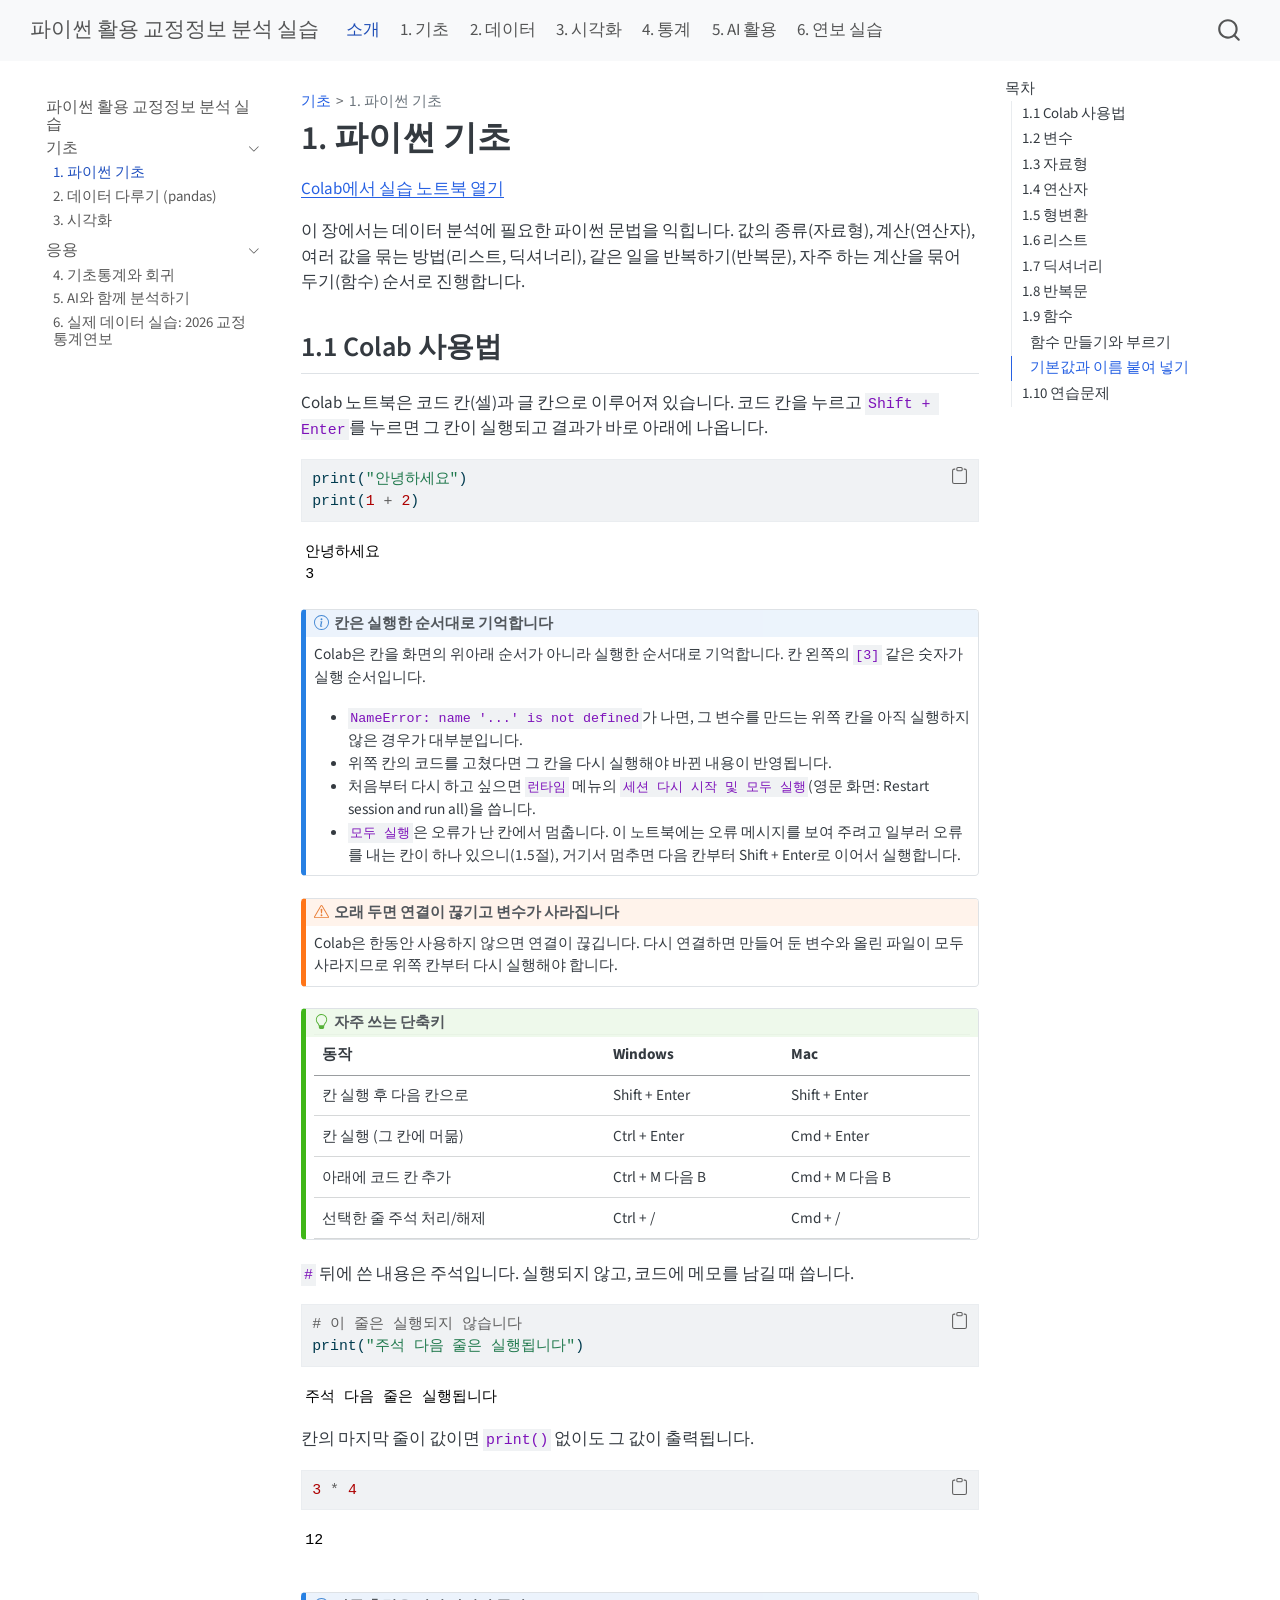
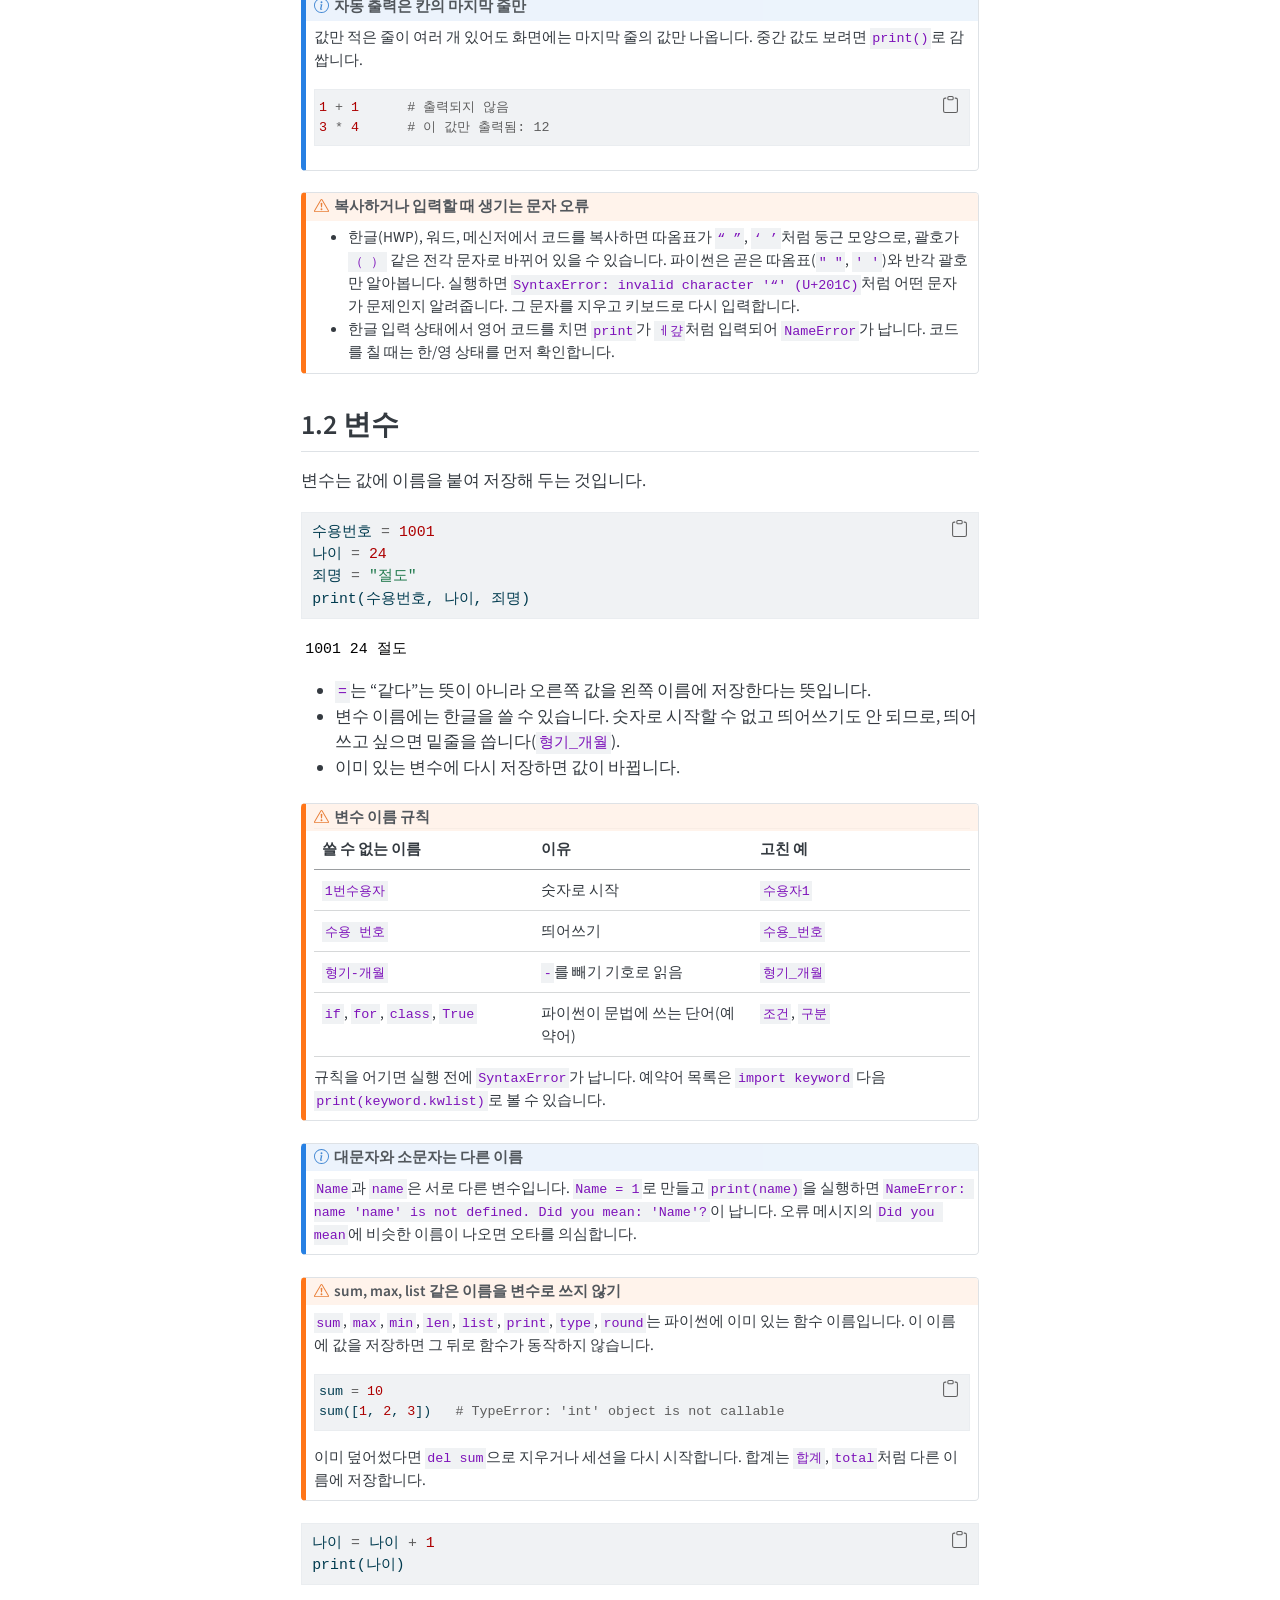
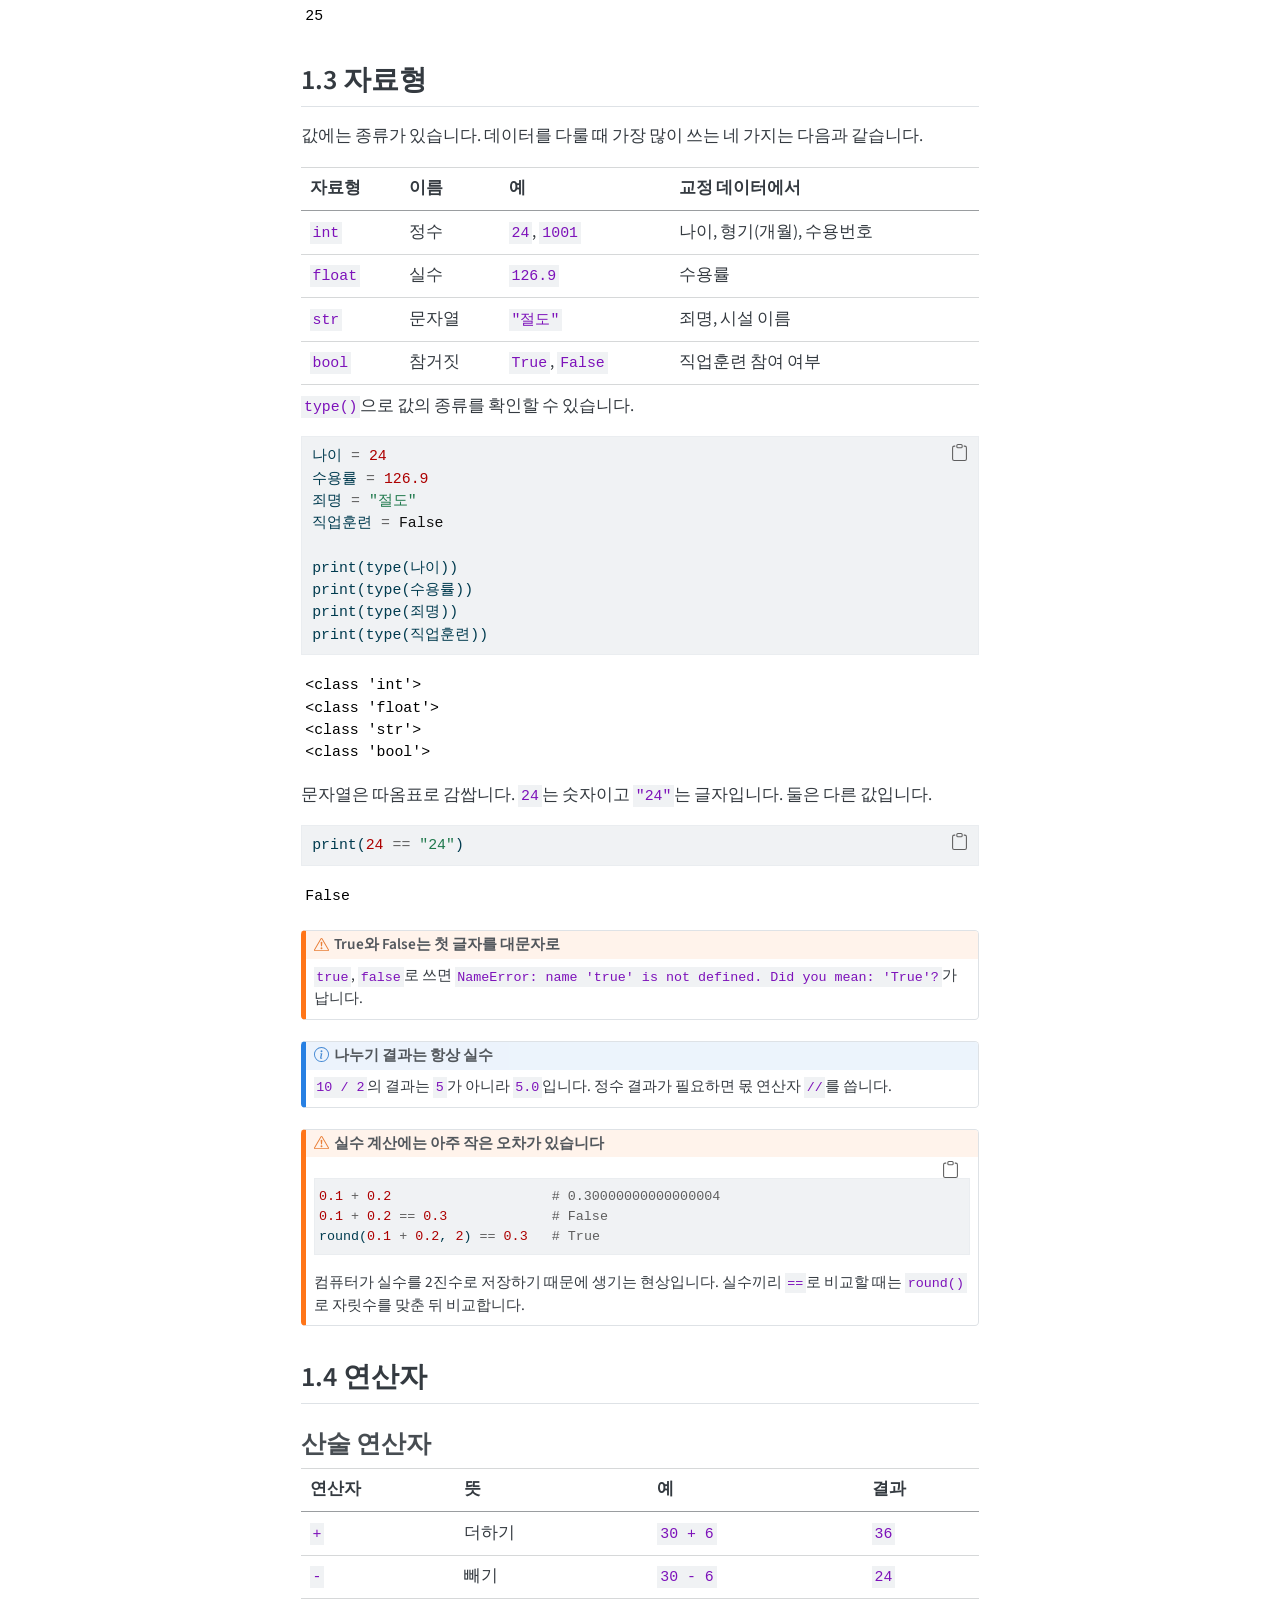
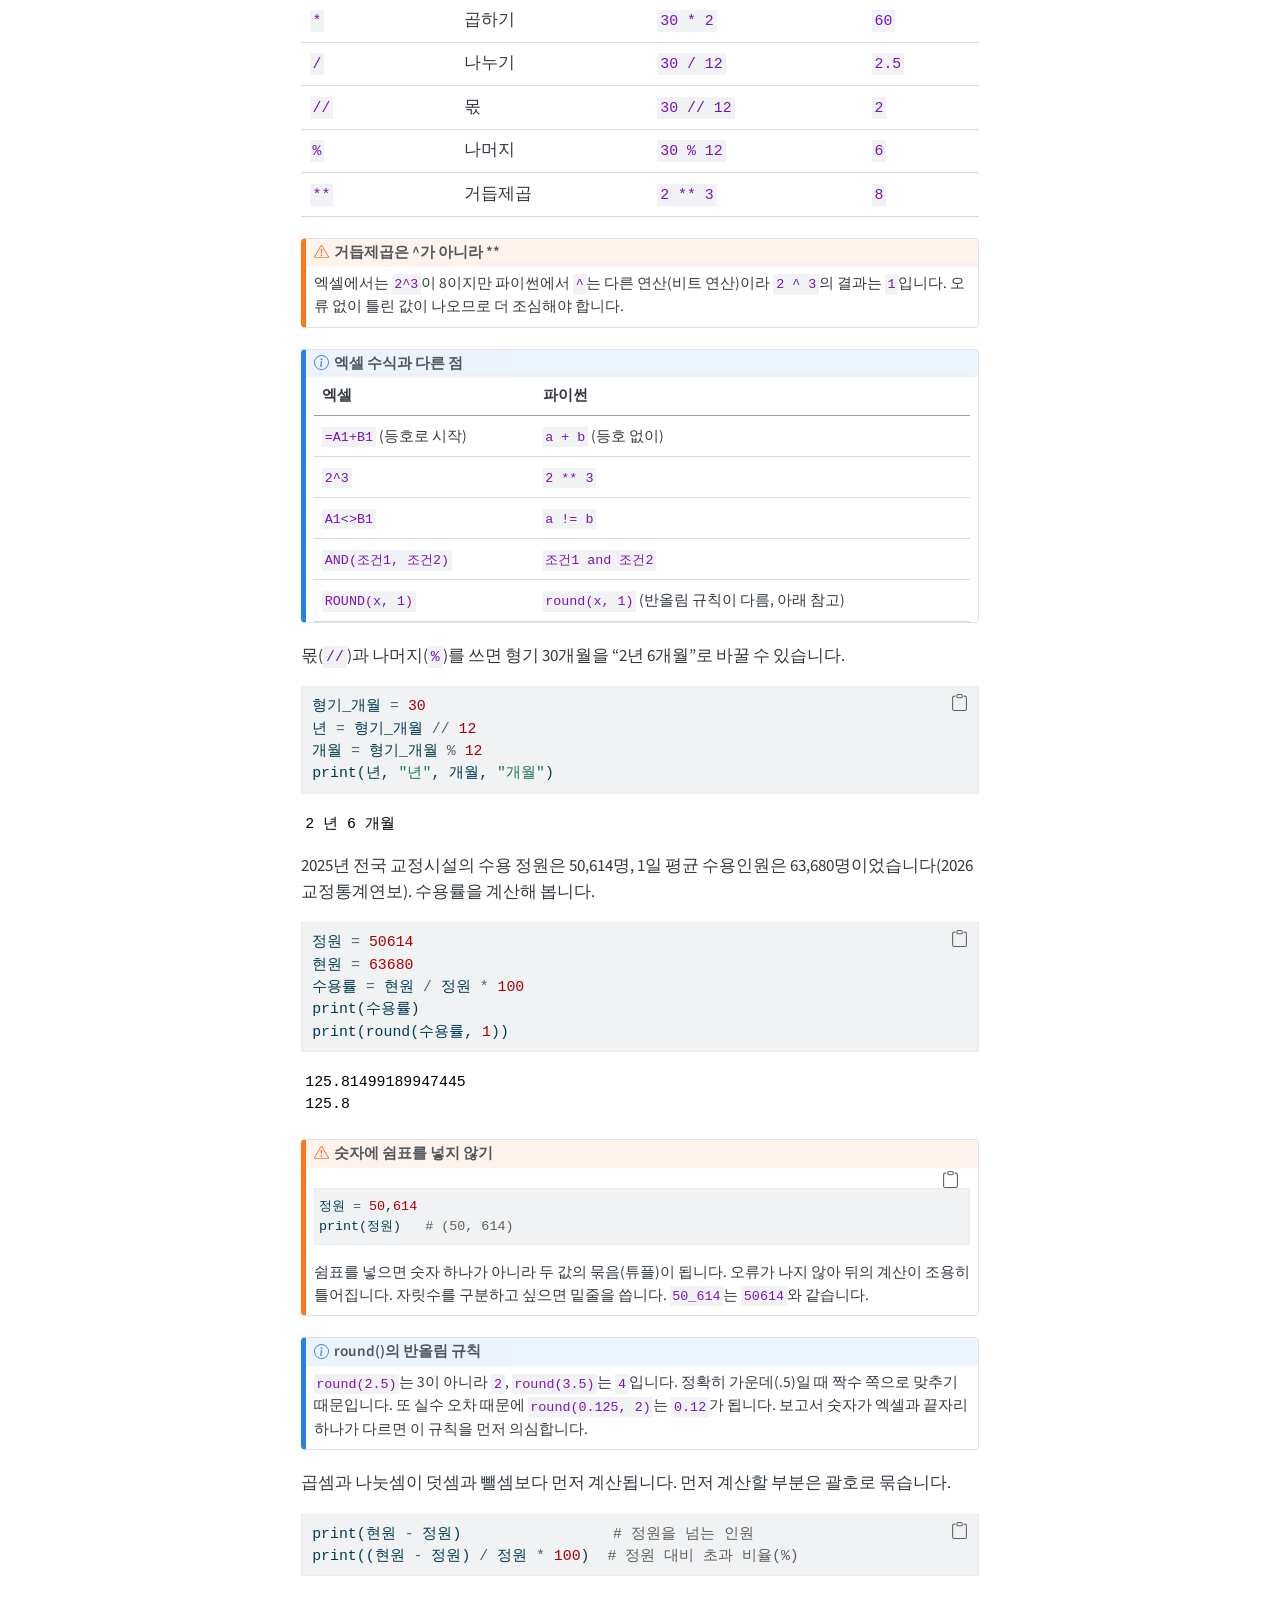
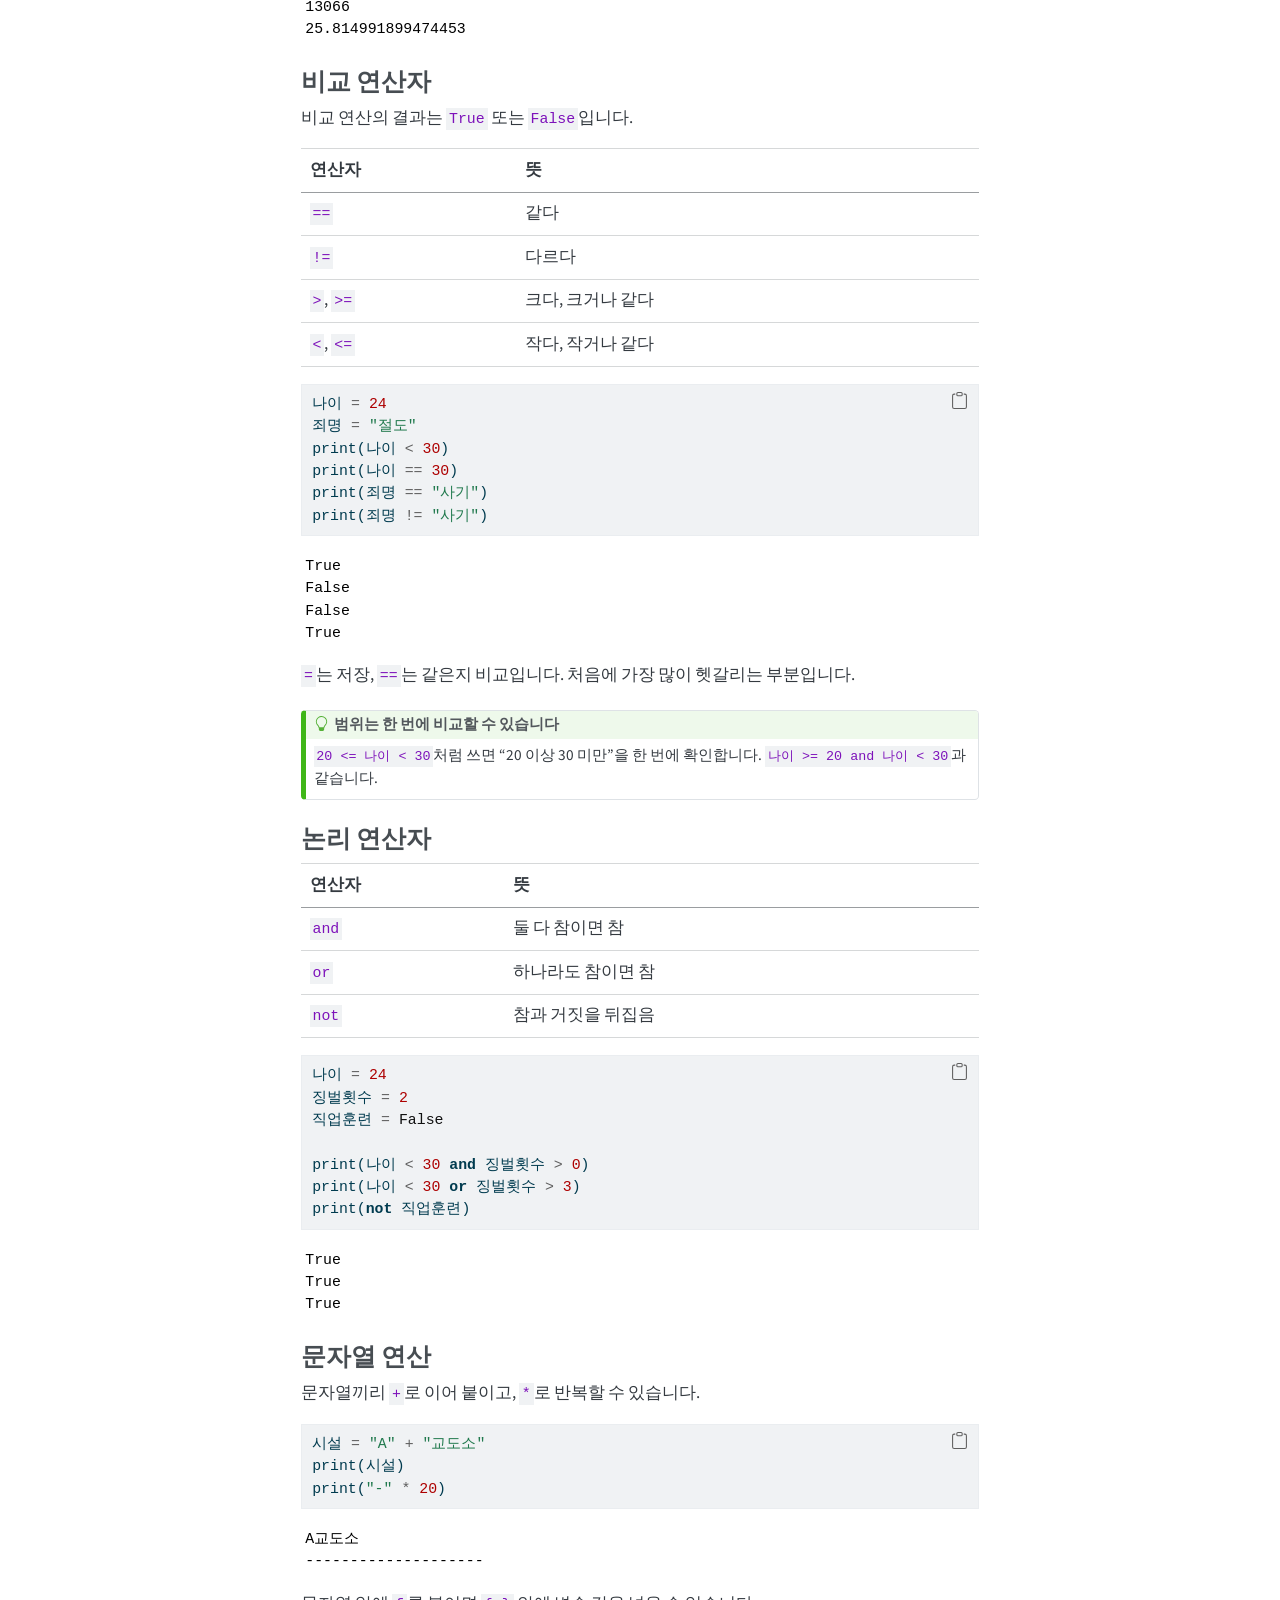
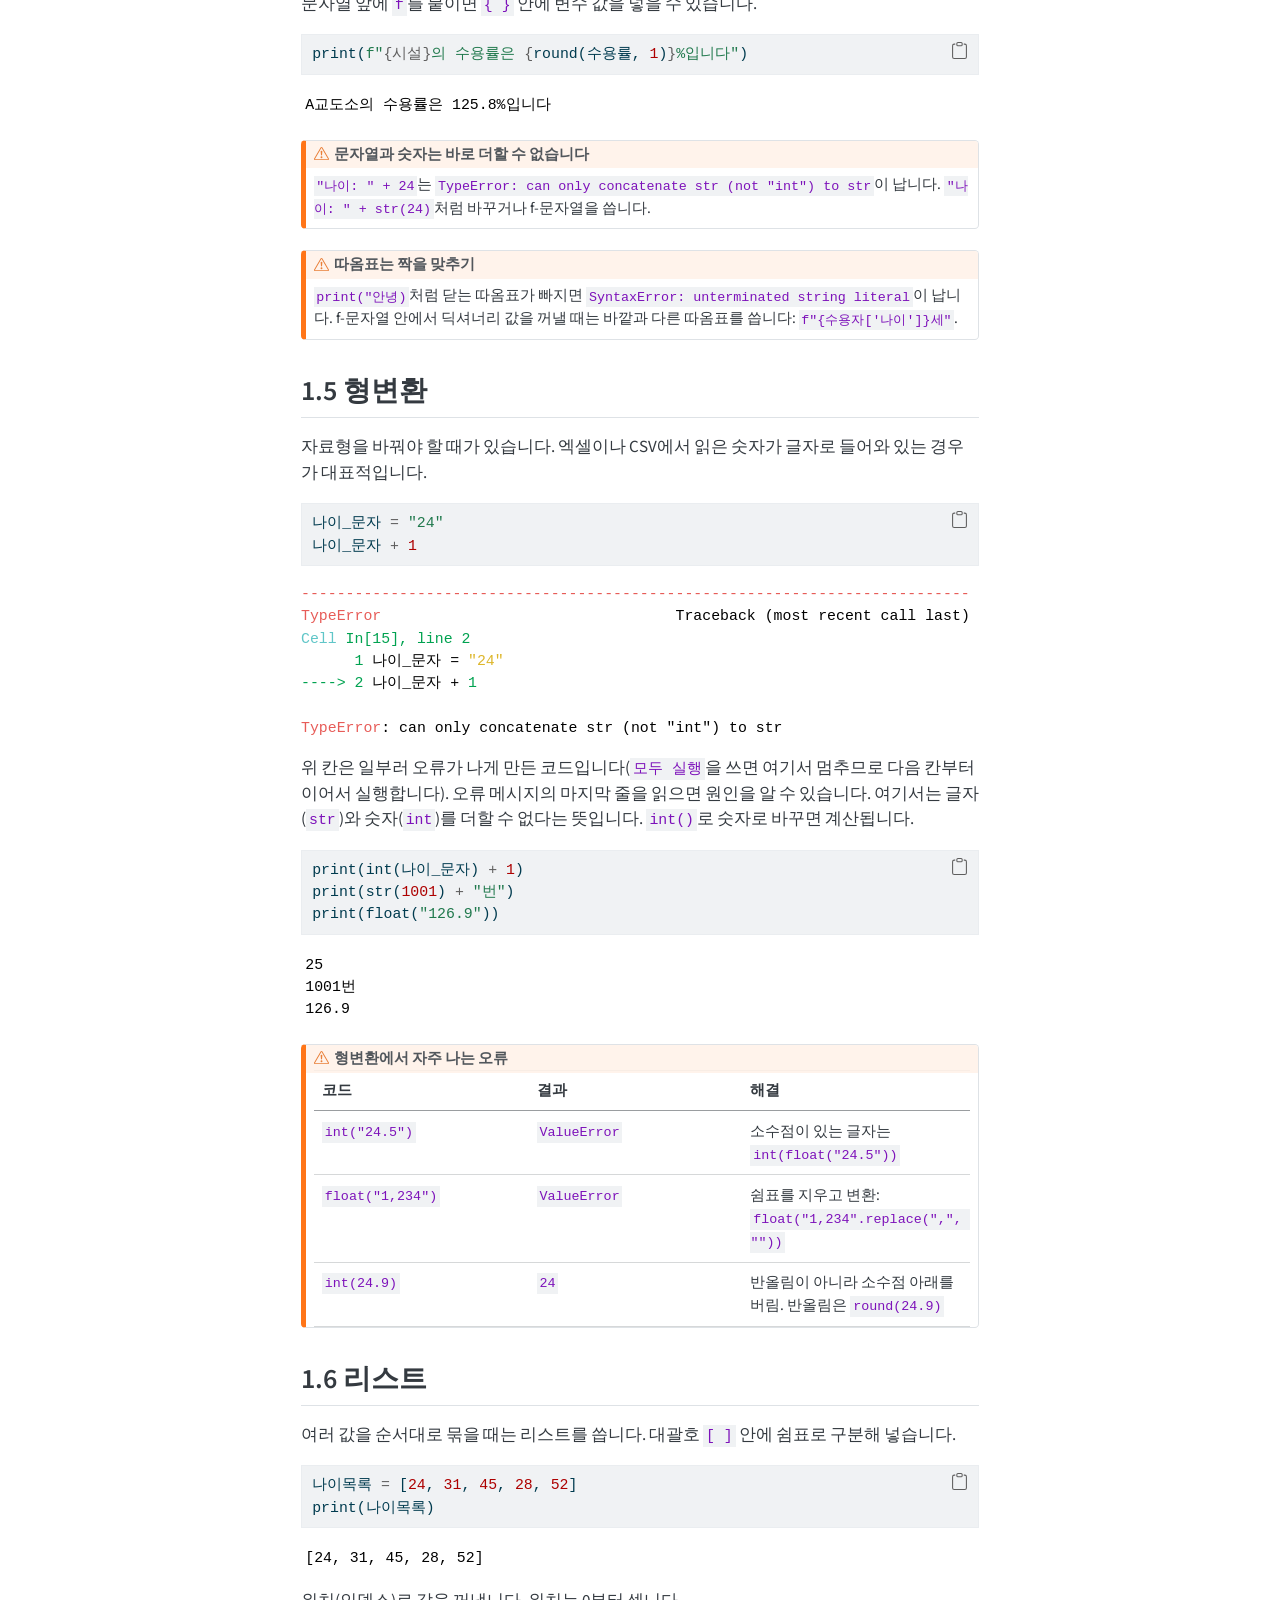
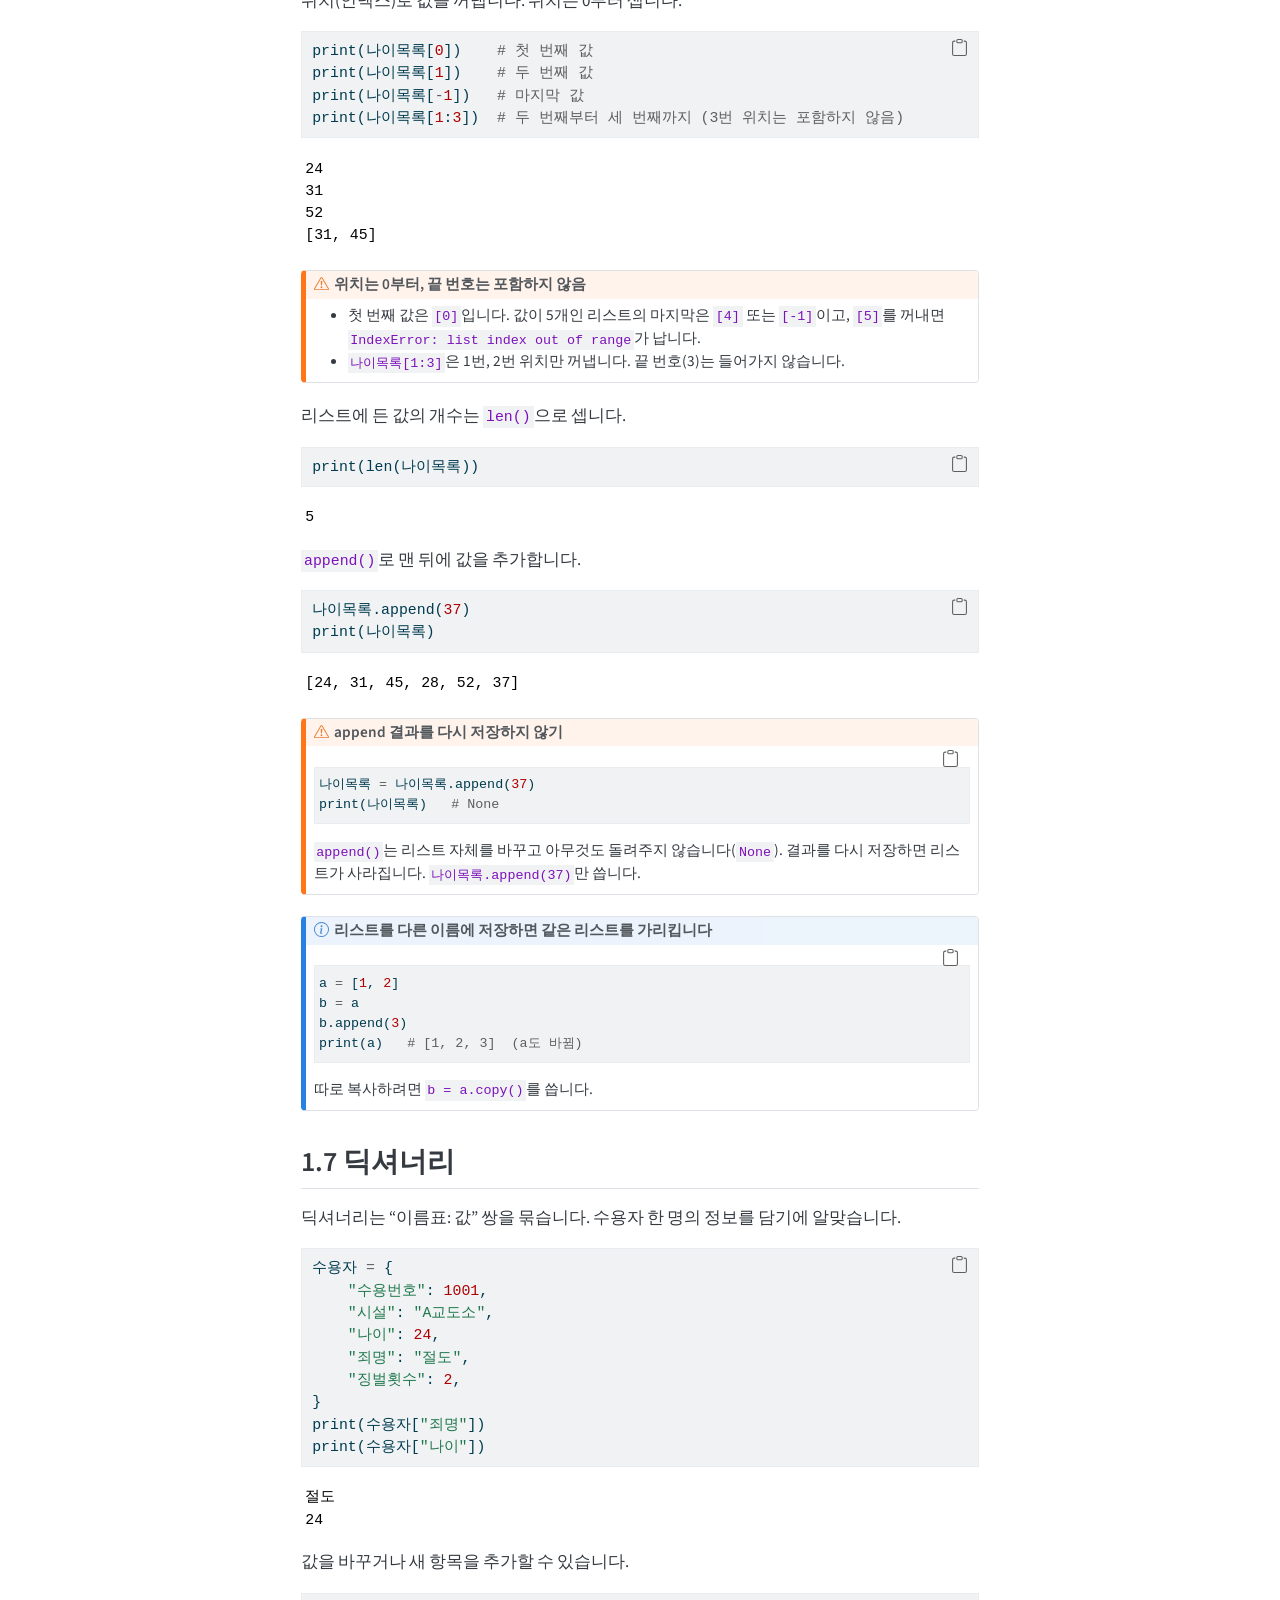
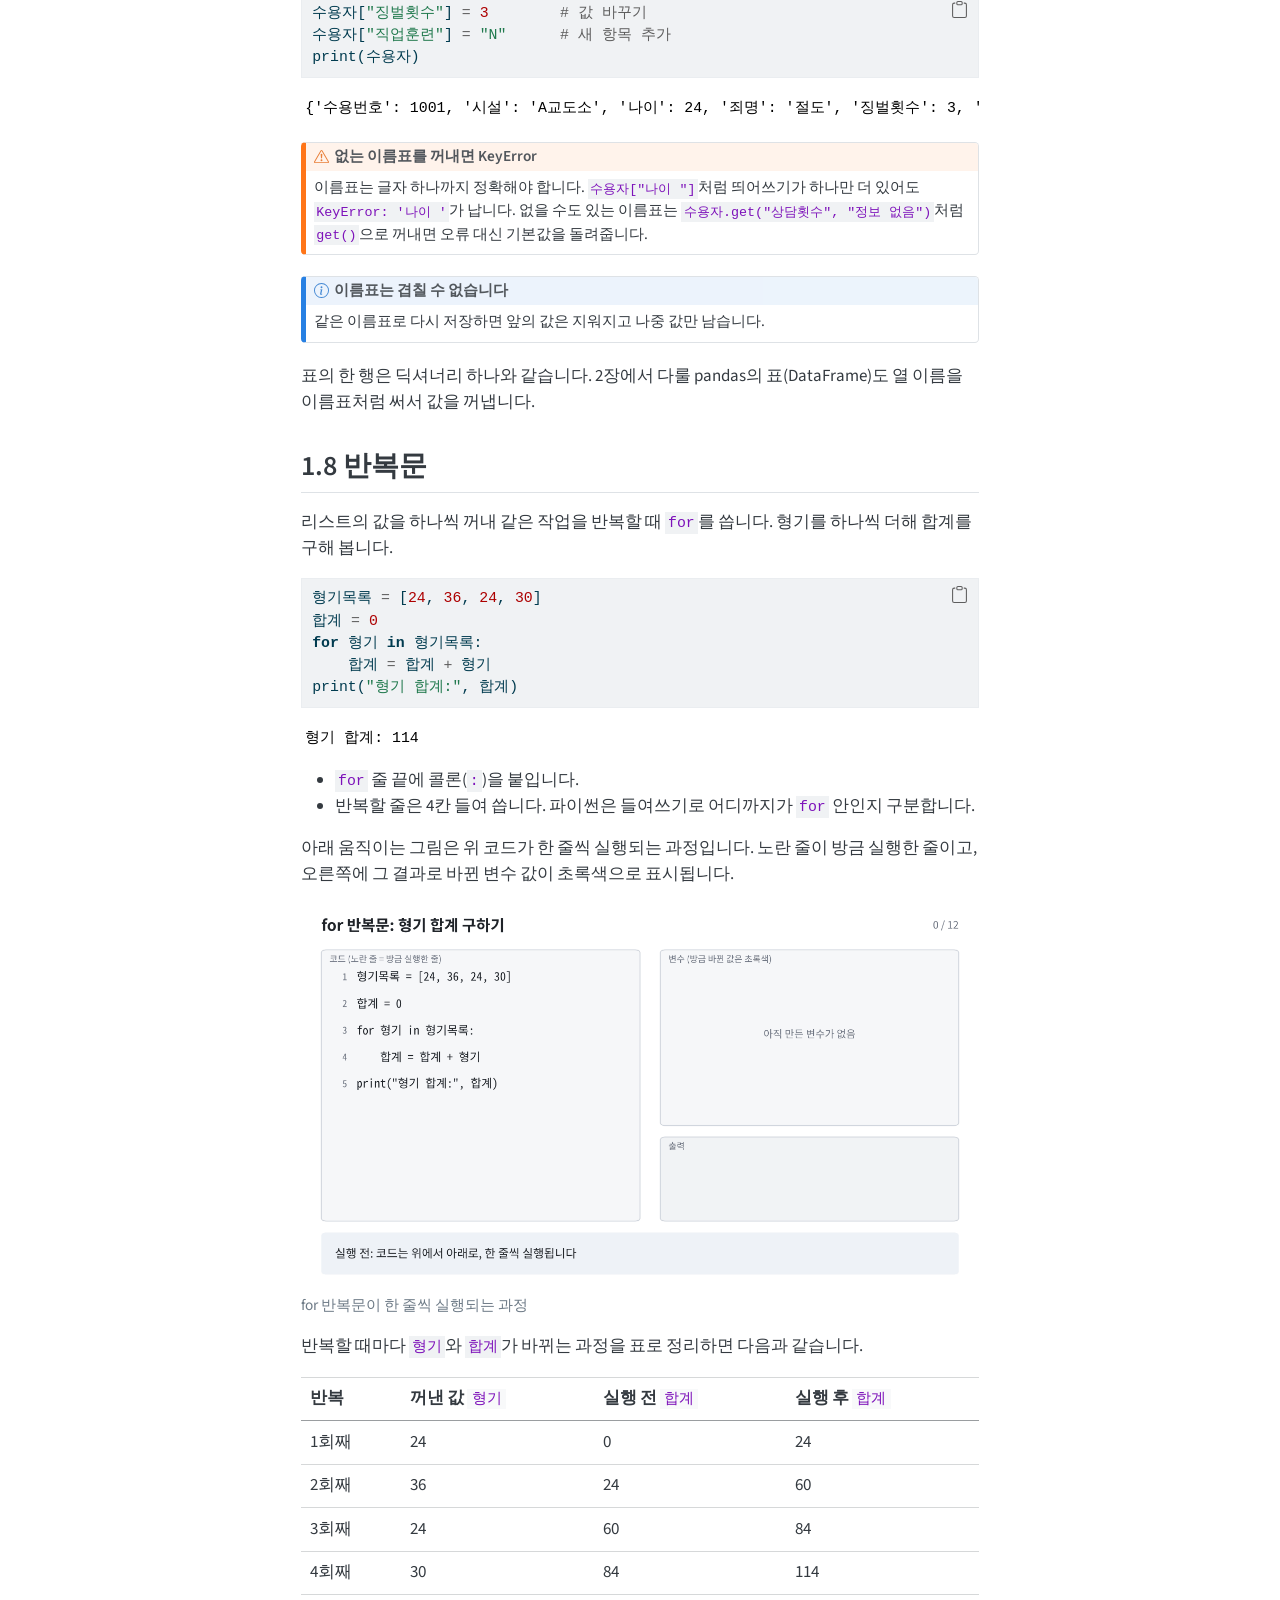
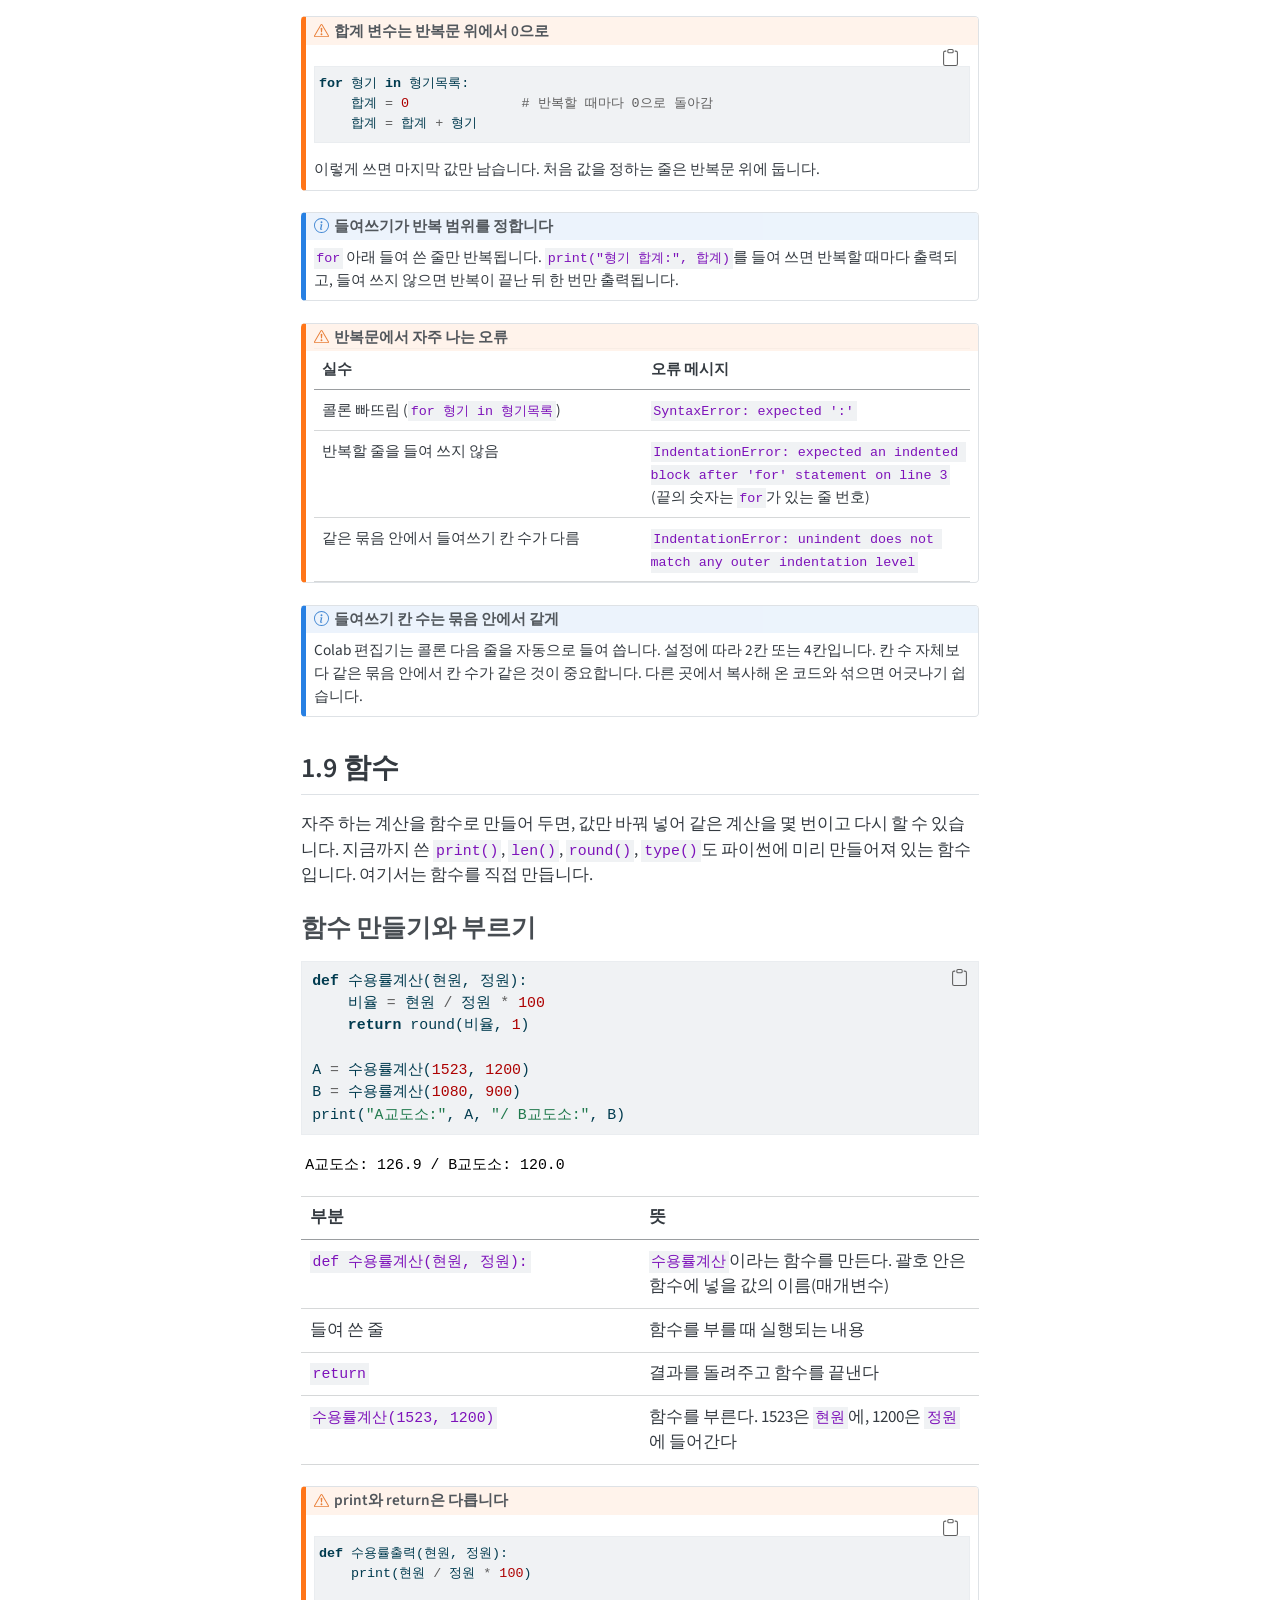
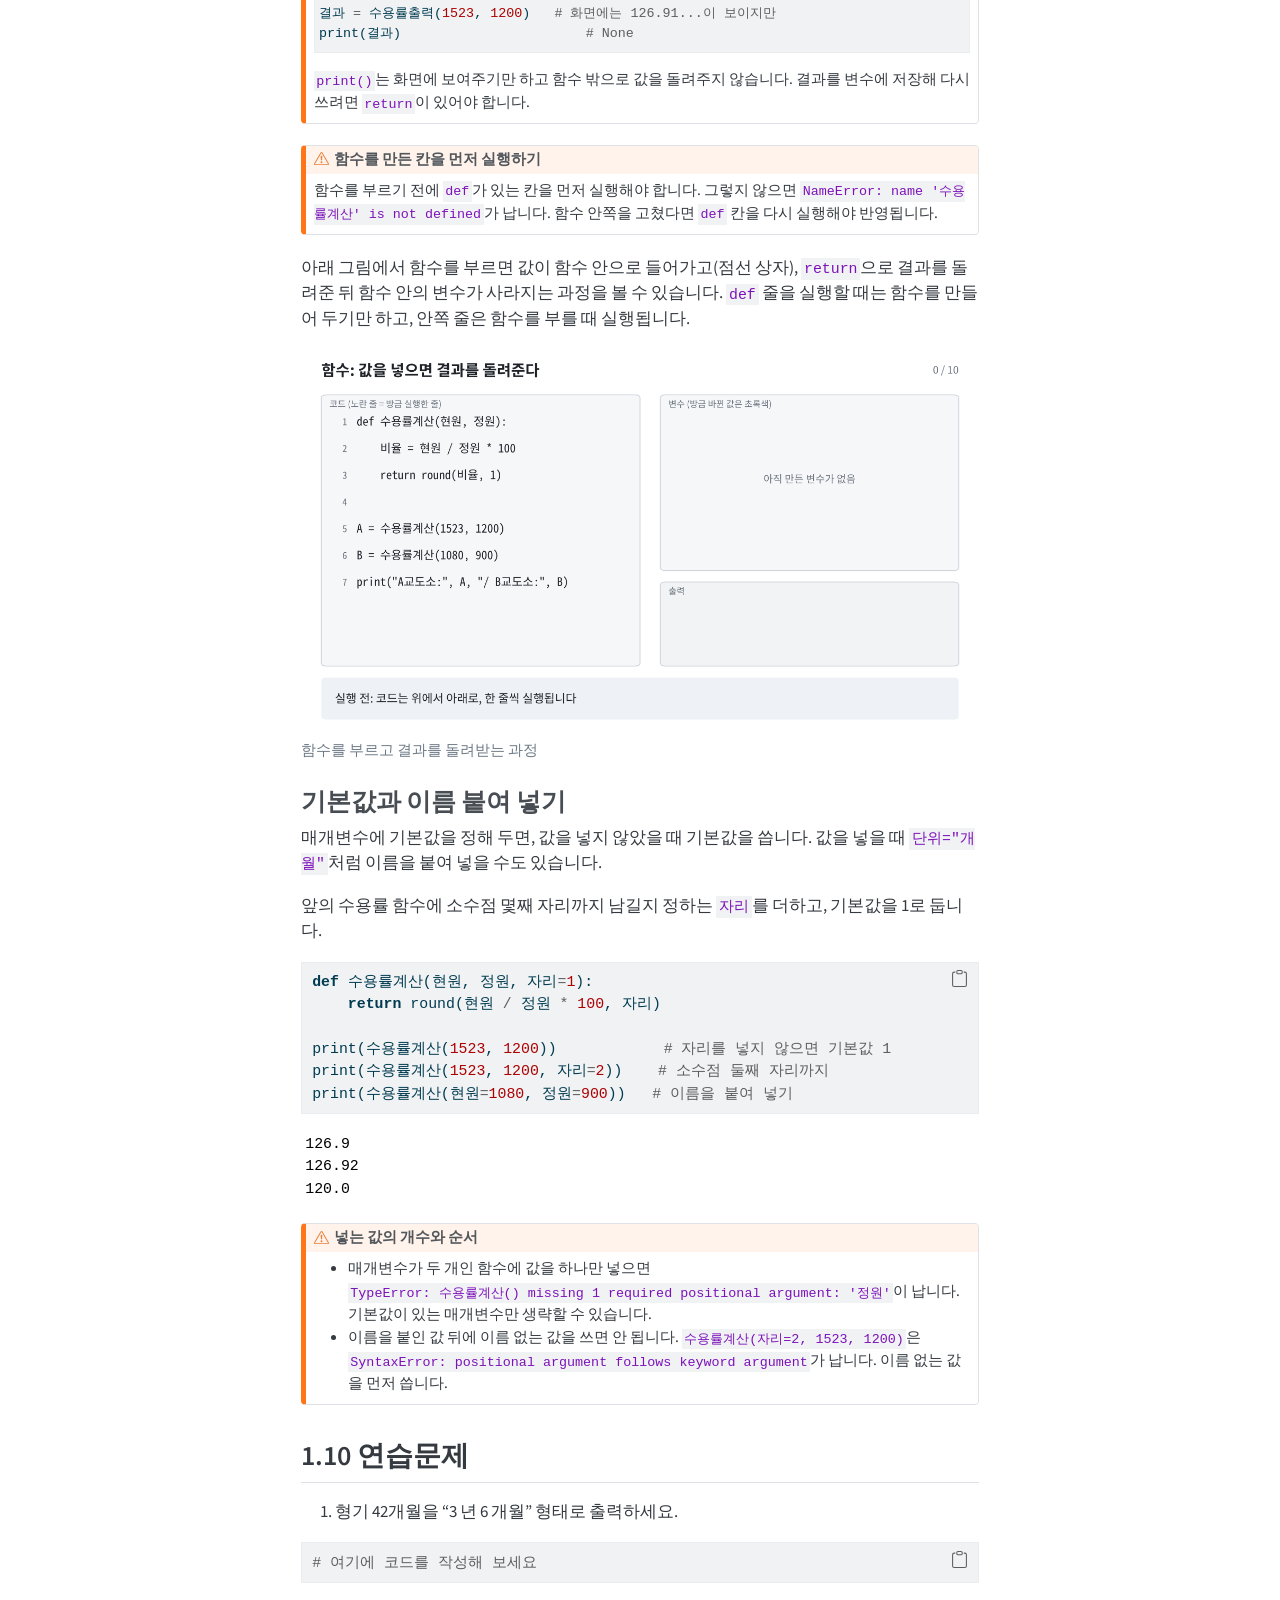
==== commit efb9ba5f: "처음부터 끝까지 실행 점검 후 안내 보강 - 1장: '모두 실행'은 일부러 오류를 내는 칸(1.5절)에서 멈춘다는 안내 - 4장: OLS 결과표 위 kurtosistest 경고 설" ====
--- a/docs/01_python_basics.html
+++ b/docs/01_python_basics.html
@@ -307,7 +307,7 @@
 <section id="colab-사용법" class="level2">
 <h2 class="anchored" data-anchor-id="colab-사용법">1.1 Colab 사용법</h2>
 <p>Colab 노트북은 코드 칸(셀)과 글 칸으로 이루어져 있습니다. 코드 칸을 누르고 <code>Shift + Enter</code>를 누르면 그 칸이 실행되고 결과가 바로 아래에 나옵니다.</p>
-<div id="17eba197" class="cell" data-execution_count="1">
+<div id="b52dd1d5" class="cell" data-execution_count="1">
 <div class="code-copy-outer-scaffold"><div class="sourceCode cell-code" id="cb1"><pre class="sourceCode python code-with-copy"><code class="sourceCode python"><span id="cb1-1"><a href="#cb1-1" aria-hidden="true" tabindex="-1"></a><span class="bu">print</span>(<span class="st">"안녕하세요"</span>)</span>
 <span id="cb1-2"><a href="#cb1-2" aria-hidden="true" tabindex="-1"></a><span class="bu">print</span>(<span class="dv">1</span> <span class="op">+</span> <span class="dv">2</span>)</span></code></pre></div><button title="클립보드 복사" class="code-copy-button"><i class="bi"></i></button></div>
 <div class="cell-output cell-output-stdout">
@@ -330,6 +330,7 @@
 <li><code>NameError: name '...' is not defined</code>가 나면, 그 변수를 만드는 위쪽 칸을 아직 실행하지 않은 경우가 대부분입니다.</li>
 <li>위쪽 칸의 코드를 고쳤다면 그 칸을 다시 실행해야 바뀐 내용이 반영됩니다.</li>
 <li>처음부터 다시 하고 싶으면 <code>런타임</code> 메뉴의 <code>세션 다시 시작 및 모두 실행</code>(영문 화면: Restart session and run all)을 씁니다.</li>
+<li><code>모두 실행</code>은 오류가 난 칸에서 멈춥니다. 이 노트북에는 오류 메시지를 보여 주려고 일부러 오류를 내는 칸이 하나 있으니(1.5절), 거기서 멈추면 다음 칸부터 Shift + Enter로 이어서 실행합니다.</li>
 </ul>
 </div>
 </div>
@@ -390,7 +391,7 @@
 </div>
 </div>
 <p><code>#</code> 뒤에 쓴 내용은 주석입니다. 실행되지 않고, 코드에 메모를 남길 때 씁니다.</p>
-<div id="722a1696" class="cell" data-execution_count="2">
+<div id="f57644ac" class="cell" data-execution_count="2">
 <div class="code-copy-outer-scaffold"><div class="sourceCode cell-code" id="cb3"><pre class="sourceCode python code-with-copy"><code class="sourceCode python"><span id="cb3-1"><a href="#cb3-1" aria-hidden="true" tabindex="-1"></a><span class="co"># 이 줄은 실행되지 않습니다</span></span>
 <span id="cb3-2"><a href="#cb3-2" aria-hidden="true" tabindex="-1"></a><span class="bu">print</span>(<span class="st">"주석 다음 줄은 실행됩니다"</span>)</span></code></pre></div><button title="클립보드 복사" class="code-copy-button"><i class="bi"></i></button></div>
 <div class="cell-output cell-output-stdout">
@@ -398,7 +399,7 @@
 </div>
 </div>
 <p>칸의 마지막 줄이 값이면 <code>print()</code> 없이도 그 값이 출력됩니다.</p>
-<div id="c2addc66" class="cell" data-execution_count="3">
+<div id="e1c72adf" class="cell" data-execution_count="3">
 <div class="code-copy-outer-scaffold"><div class="sourceCode cell-code" id="cb5"><pre class="sourceCode python code-with-copy"><code class="sourceCode python"><span id="cb5-1"><a href="#cb5-1" aria-hidden="true" tabindex="-1"></a><span class="dv">3</span> <span class="op">*</span> <span class="dv">4</span></span></code></pre></div><button title="클립보드 복사" class="code-copy-button"><i class="bi"></i></button></div>
 <div class="cell-output cell-output-display" data-execution_count="3">
 <pre><code>12</code></pre>
@@ -439,7 +440,7 @@
 <section id="변수" class="level2">
 <h2 class="anchored" data-anchor-id="변수">1.2 변수</h2>
 <p>변수는 값에 이름을 붙여 저장해 두는 것입니다.</p>
-<div id="d16811f3" class="cell" data-execution_count="4">
+<div id="13dc3395" class="cell" data-execution_count="4">
 <div class="code-copy-outer-scaffold"><div class="sourceCode cell-code" id="cb8"><pre class="sourceCode python code-with-copy"><code class="sourceCode python"><span id="cb8-1"><a href="#cb8-1" aria-hidden="true" tabindex="-1"></a>수용번호 <span class="op">=</span> <span class="dv">1001</span></span>
 <span id="cb8-2"><a href="#cb8-2" aria-hidden="true" tabindex="-1"></a>나이 <span class="op">=</span> <span class="dv">24</span></span>
 <span id="cb8-3"><a href="#cb8-3" aria-hidden="true" tabindex="-1"></a>죄명 <span class="op">=</span> <span class="st">"절도"</span></span>
@@ -531,7 +532,7 @@
 <p>이미 덮어썼다면 <code>del sum</code>으로 지우거나 세션을 다시 시작합니다. 합계는 <code>합계</code>, <code>total</code>처럼 다른 이름에 저장합니다.</p>
 </div>
 </div>
-<div id="2c2aa549" class="cell" data-execution_count="5">
+<div id="b75b1fd9" class="cell" data-execution_count="5">
 <div class="code-copy-outer-scaffold"><div class="sourceCode cell-code" id="cb11"><pre class="sourceCode python code-with-copy"><code class="sourceCode python"><span id="cb11-1"><a href="#cb11-1" aria-hidden="true" tabindex="-1"></a>나이 <span class="op">=</span> 나이 <span class="op">+</span> <span class="dv">1</span></span>
 <span id="cb11-2"><a href="#cb11-2" aria-hidden="true" tabindex="-1"></a><span class="bu">print</span>(나이)</span></code></pre></div><button title="클립보드 복사" class="code-copy-button"><i class="bi"></i></button></div>
 <div class="cell-output cell-output-stdout">
@@ -579,7 +580,7 @@
 </tbody>
 </table>
 <p><code>type()</code>으로 값의 종류를 확인할 수 있습니다.</p>
-<div id="c03fe858" class="cell" data-execution_count="6">
+<div id="34ee0df9" class="cell" data-execution_count="6">
 <div class="code-copy-outer-scaffold"><div class="sourceCode cell-code" id="cb13"><pre class="sourceCode python code-with-copy"><code class="sourceCode python"><span id="cb13-1"><a href="#cb13-1" aria-hidden="true" tabindex="-1"></a>나이 <span class="op">=</span> <span class="dv">24</span></span>
 <span id="cb13-2"><a href="#cb13-2" aria-hidden="true" tabindex="-1"></a>수용률 <span class="op">=</span> <span class="fl">126.9</span></span>
 <span id="cb13-3"><a href="#cb13-3" aria-hidden="true" tabindex="-1"></a>죄명 <span class="op">=</span> <span class="st">"절도"</span></span>
@@ -597,7 +598,7 @@
 </div>
 </div>
 <p>문자열은 따옴표로 감쌉니다. <code>24</code>는 숫자이고 <code>"24"</code>는 글자입니다. 둘은 다른 값입니다.</p>
-<div id="15c27d2a" class="cell" data-execution_count="7">
+<div id="14e020d9" class="cell" data-execution_count="7">
 <div class="code-copy-outer-scaffold"><div class="sourceCode cell-code" id="cb15"><pre class="sourceCode python code-with-copy"><code class="sourceCode python"><span id="cb15-1"><a href="#cb15-1" aria-hidden="true" tabindex="-1"></a><span class="bu">print</span>(<span class="dv">24</span> <span class="op">==</span> <span class="st">"24"</span>)</span></code></pre></div><button title="클립보드 복사" class="code-copy-button"><i class="bi"></i></button></div>
 <div class="cell-output cell-output-stdout">
 <pre><code>False</code></pre>
@@ -760,7 +761,7 @@
 </div>
 </div>
 <p>몫(<code>//</code>)과 나머지(<code>%</code>)를 쓰면 형기 30개월을 “2년 6개월”로 바꿀 수 있습니다.</p>
-<div id="70f70894" class="cell" data-execution_count="8">
+<div id="f55a6c6d" class="cell" data-execution_count="8">
 <div class="code-copy-outer-scaffold"><div class="sourceCode cell-code" id="cb18"><pre class="sourceCode python code-with-copy"><code class="sourceCode python"><span id="cb18-1"><a href="#cb18-1" aria-hidden="true" tabindex="-1"></a>형기_개월 <span class="op">=</span> <span class="dv">30</span></span>
 <span id="cb18-2"><a href="#cb18-2" aria-hidden="true" tabindex="-1"></a>년 <span class="op">=</span> 형기_개월 <span class="op">//</span> <span class="dv">12</span></span>
 <span id="cb18-3"><a href="#cb18-3" aria-hidden="true" tabindex="-1"></a>개월 <span class="op">=</span> 형기_개월 <span class="op">%</span> <span class="dv">12</span></span>
@@ -770,7 +771,7 @@
 </div>
 </div>
 <p>2025년 전국 교정시설의 수용 정원은 50,614명, 1일 평균 수용인원은 63,680명이었습니다(2026 교정통계연보). 수용률을 계산해 봅니다.</p>
-<div id="4d06b546" class="cell" data-execution_count="9">
+<div id="554a83d1" class="cell" data-execution_count="9">
 <div class="code-copy-outer-scaffold"><div class="sourceCode cell-code" id="cb20"><pre class="sourceCode python code-with-copy"><code class="sourceCode python"><span id="cb20-1"><a href="#cb20-1" aria-hidden="true" tabindex="-1"></a>정원 <span class="op">=</span> <span class="dv">50614</span></span>
 <span id="cb20-2"><a href="#cb20-2" aria-hidden="true" tabindex="-1"></a>현원 <span class="op">=</span> <span class="dv">63680</span></span>
 <span id="cb20-3"><a href="#cb20-3" aria-hidden="true" tabindex="-1"></a>수용률 <span class="op">=</span> 현원 <span class="op">/</span> 정원 <span class="op">*</span> <span class="dv">100</span></span>
@@ -810,7 +811,7 @@
 </div>
 </div>
 <p>곱셈과 나눗셈이 덧셈과 뺄셈보다 먼저 계산됩니다. 먼저 계산할 부분은 괄호로 묶습니다.</p>
-<div id="59fcf676" class="cell" data-execution_count="10">
+<div id="97a3df1f" class="cell" data-execution_count="10">
 <div class="code-copy-outer-scaffold"><div class="sourceCode cell-code" id="cb23"><pre class="sourceCode python code-with-copy"><code class="sourceCode python"><span id="cb23-1"><a href="#cb23-1" aria-hidden="true" tabindex="-1"></a><span class="bu">print</span>(현원 <span class="op">-</span> 정원)                 <span class="co"># 정원을 넘는 인원</span></span>
 <span id="cb23-2"><a href="#cb23-2" aria-hidden="true" tabindex="-1"></a><span class="bu">print</span>((현원 <span class="op">-</span> 정원) <span class="op">/</span> 정원 <span class="op">*</span> <span class="dv">100</span>)  <span class="co"># 정원 대비 초과 비율(%)</span></span></code></pre></div><button title="클립보드 복사" class="code-copy-button"><i class="bi"></i></button></div>
 <div class="cell-output cell-output-stdout">
@@ -848,7 +849,7 @@
 </tr>
 </tbody>
 </table>
-<div id="c41d3e0f" class="cell" data-execution_count="11">
+<div id="a6930965" class="cell" data-execution_count="11">
 <div class="code-copy-outer-scaffold"><div class="sourceCode cell-code" id="cb25"><pre class="sourceCode python code-with-copy"><code class="sourceCode python"><span id="cb25-1"><a href="#cb25-1" aria-hidden="true" tabindex="-1"></a>나이 <span class="op">=</span> <span class="dv">24</span></span>
 <span id="cb25-2"><a href="#cb25-2" aria-hidden="true" tabindex="-1"></a>죄명 <span class="op">=</span> <span class="st">"절도"</span></span>
 <span id="cb25-3"><a href="#cb25-3" aria-hidden="true" tabindex="-1"></a><span class="bu">print</span>(나이 <span class="op">&lt;</span> <span class="dv">30</span>)</span>
@@ -901,7 +902,7 @@
 </tr>
 </tbody>
 </table>
-<div id="e3c366ca" class="cell" data-execution_count="12">
+<div id="dfdef36f" class="cell" data-execution_count="12">
 <div class="code-copy-outer-scaffold"><div class="sourceCode cell-code" id="cb27"><pre class="sourceCode python code-with-copy"><code class="sourceCode python"><span id="cb27-1"><a href="#cb27-1" aria-hidden="true" tabindex="-1"></a>나이 <span class="op">=</span> <span class="dv">24</span></span>
 <span id="cb27-2"><a href="#cb27-2" aria-hidden="true" tabindex="-1"></a>징벌횟수 <span class="op">=</span> <span class="dv">2</span></span>
 <span id="cb27-3"><a href="#cb27-3" aria-hidden="true" tabindex="-1"></a>직업훈련 <span class="op">=</span> <span class="va">False</span></span>
@@ -919,7 +920,7 @@
 <section id="문자열-연산" class="level3">
 <h3 class="anchored" data-anchor-id="문자열-연산">문자열 연산</h3>
 <p>문자열끼리 <code>+</code>로 이어 붙이고, <code>*</code>로 반복할 수 있습니다.</p>
-<div id="571bb3cd" class="cell" data-execution_count="13">
+<div id="31686aa4" class="cell" data-execution_count="13">
 <div class="code-copy-outer-scaffold"><div class="sourceCode cell-code" id="cb29"><pre class="sourceCode python code-with-copy"><code class="sourceCode python"><span id="cb29-1"><a href="#cb29-1" aria-hidden="true" tabindex="-1"></a>시설 <span class="op">=</span> <span class="st">"A"</span> <span class="op">+</span> <span class="st">"교도소"</span></span>
 <span id="cb29-2"><a href="#cb29-2" aria-hidden="true" tabindex="-1"></a><span class="bu">print</span>(시설)</span>
 <span id="cb29-3"><a href="#cb29-3" aria-hidden="true" tabindex="-1"></a><span class="bu">print</span>(<span class="st">"-"</span> <span class="op">*</span> <span class="dv">20</span>)</span></code></pre></div><button title="클립보드 복사" class="code-copy-button"><i class="bi"></i></button></div>
@@ -929,7 +930,7 @@
 </div>
 </div>
 <p>문자열 앞에 <code>f</code>를 붙이면 <code>{ }</code> 안에 변수 값을 넣을 수 있습니다.</p>
-<div id="dd8f903e" class="cell" data-execution_count="14">
+<div id="1f29cc2d" class="cell" data-execution_count="14">
 <div class="code-copy-outer-scaffold"><div class="sourceCode cell-code" id="cb31"><pre class="sourceCode python code-with-copy"><code class="sourceCode python"><span id="cb31-1"><a href="#cb31-1" aria-hidden="true" tabindex="-1"></a><span class="bu">print</span>(<span class="ss">f"</span><span class="sc">{시설}</span><span class="ss">의 수용률은 </span><span class="sc">{</span><span class="bu">round</span>(수용률, <span class="dv">1</span>)<span class="sc">}</span><span class="ss">%입니다"</span>)</span></code></pre></div><button title="클립보드 복사" class="code-copy-button"><i class="bi"></i></button></div>
 <div class="cell-output cell-output-stdout">
 <pre><code>A교도소의 수용률은 125.8%입니다</code></pre>
@@ -966,7 +967,7 @@
 <section id="형변환" class="level2">
 <h2 class="anchored" data-anchor-id="형변환">1.5 형변환</h2>
 <p>자료형을 바꿔야 할 때가 있습니다. 엑셀이나 CSV에서 읽은 숫자가 글자로 들어와 있는 경우가 대표적입니다.</p>
-<div id="2d276cf9" class="cell" data-execution_count="15">
+<div id="308a0bd4" class="cell" data-execution_count="15">
 <div class="code-copy-outer-scaffold"><div class="sourceCode cell-code" id="cb33"><pre class="sourceCode python code-with-copy"><code class="sourceCode python"><span id="cb33-1"><a href="#cb33-1" aria-hidden="true" tabindex="-1"></a>나이_문자 <span class="op">=</span> <span class="st">"24"</span></span>
 <span id="cb33-2"><a href="#cb33-2" aria-hidden="true" tabindex="-1"></a>나이_문자 <span class="op">+</span> <span class="dv">1</span></span></code></pre></div><button title="클립보드 복사" class="code-copy-button"><i class="bi"></i></button></div>
 <div class="cell-output cell-output-error">
@@ -981,8 +982,8 @@
 </div>
 </div>
 </div>
-<p>위 칸은 일부러 오류가 나게 만든 코드입니다. 오류 메시지의 마지막 줄을 읽으면 원인을 알 수 있습니다. 여기서는 글자(<code>str</code>)와 숫자(<code>int</code>)를 더할 수 없다는 뜻입니다. <code>int()</code>로 숫자로 바꾸면 계산됩니다.</p>
-<div id="e677832f" class="cell" data-execution_count="16">
+<p>위 칸은 일부러 오류가 나게 만든 코드입니다(<code>모두 실행</code>을 쓰면 여기서 멈추므로 다음 칸부터 이어서 실행합니다). 오류 메시지의 마지막 줄을 읽으면 원인을 알 수 있습니다. 여기서는 글자(<code>str</code>)와 숫자(<code>int</code>)를 더할 수 없다는 뜻입니다. <code>int()</code>로 숫자로 바꾸면 계산됩니다.</p>
+<div id="589c5551" class="cell" data-execution_count="16">
 <div class="code-copy-outer-scaffold"><div class="sourceCode cell-code" id="cb34"><pre class="sourceCode python code-with-copy"><code class="sourceCode python"><span id="cb34-1"><a href="#cb34-1" aria-hidden="true" tabindex="-1"></a><span class="bu">print</span>(<span class="bu">int</span>(나이_문자) <span class="op">+</span> <span class="dv">1</span>)</span>
 <span id="cb34-2"><a href="#cb34-2" aria-hidden="true" tabindex="-1"></a><span class="bu">print</span>(<span class="bu">str</span>(<span class="dv">1001</span>) <span class="op">+</span> <span class="st">"번"</span>)</span>
 <span id="cb34-3"><a href="#cb34-3" aria-hidden="true" tabindex="-1"></a><span class="bu">print</span>(<span class="bu">float</span>(<span class="st">"126.9"</span>))</span></code></pre></div><button title="클립보드 복사" class="code-copy-button"><i class="bi"></i></button></div>
@@ -1039,7 +1040,7 @@
 <section id="리스트" class="level2">
 <h2 class="anchored" data-anchor-id="리스트">1.6 리스트</h2>
 <p>여러 값을 순서대로 묶을 때는 리스트를 씁니다. 대괄호 <code>[ ]</code> 안에 쉼표로 구분해 넣습니다.</p>
-<div id="1d0ccfb4" class="cell" data-execution_count="17">
+<div id="7854c3d6" class="cell" data-execution_count="17">
 <div class="code-copy-outer-scaffold"><div class="sourceCode cell-code" id="cb36"><pre class="sourceCode python code-with-copy"><code class="sourceCode python"><span id="cb36-1"><a href="#cb36-1" aria-hidden="true" tabindex="-1"></a>나이목록 <span class="op">=</span> [<span class="dv">24</span>, <span class="dv">31</span>, <span class="dv">45</span>, <span class="dv">28</span>, <span class="dv">52</span>]</span>
 <span id="cb36-2"><a href="#cb36-2" aria-hidden="true" tabindex="-1"></a><span class="bu">print</span>(나이목록)</span></code></pre></div><button title="클립보드 복사" class="code-copy-button"><i class="bi"></i></button></div>
 <div class="cell-output cell-output-stdout">
@@ -1047,7 +1048,7 @@
 </div>
 </div>
 <p>위치(인덱스)로 값을 꺼냅니다. 위치는 0부터 셉니다.</p>
-<div id="2bda7d8c" class="cell" data-execution_count="18">
+<div id="24de648e" class="cell" data-execution_count="18">
 <div class="code-copy-outer-scaffold"><div class="sourceCode cell-code" id="cb38"><pre class="sourceCode python code-with-copy"><code class="sourceCode python"><span id="cb38-1"><a href="#cb38-1" aria-hidden="true" tabindex="-1"></a><span class="bu">print</span>(나이목록[<span class="dv">0</span>])    <span class="co"># 첫 번째 값</span></span>
 <span id="cb38-2"><a href="#cb38-2" aria-hidden="true" tabindex="-1"></a><span class="bu">print</span>(나이목록[<span class="dv">1</span>])    <span class="co"># 두 번째 값</span></span>
 <span id="cb38-3"><a href="#cb38-3" aria-hidden="true" tabindex="-1"></a><span class="bu">print</span>(나이목록[<span class="op">-</span><span class="dv">1</span>])   <span class="co"># 마지막 값</span></span>
@@ -1076,14 +1077,14 @@
 </div>
 </div>
 <p>리스트에 든 값의 개수는 <code>len()</code>으로 셉니다.</p>
-<div id="f78d4829" class="cell" data-execution_count="19">
+<div id="9acebcfc" class="cell" data-execution_count="19">
 <div class="code-copy-outer-scaffold"><div class="sourceCode cell-code" id="cb40"><pre class="sourceCode python code-with-copy"><code class="sourceCode python"><span id="cb40-1"><a href="#cb40-1" aria-hidden="true" tabindex="-1"></a><span class="bu">print</span>(<span class="bu">len</span>(나이목록))</span></code></pre></div><button title="클립보드 복사" class="code-copy-button"><i class="bi"></i></button></div>
 <div class="cell-output cell-output-stdout">
 <pre><code>5</code></pre>
 </div>
 </div>
 <p><code>append()</code>로 맨 뒤에 값을 추가합니다.</p>
-<div id="88b78a8c" class="cell" data-execution_count="20">
+<div id="b2dcb276" class="cell" data-execution_count="20">
 <div class="code-copy-outer-scaffold"><div class="sourceCode cell-code" id="cb42"><pre class="sourceCode python code-with-copy"><code class="sourceCode python"><span id="cb42-1"><a href="#cb42-1" aria-hidden="true" tabindex="-1"></a>나이목록.append(<span class="dv">37</span>)</span>
 <span id="cb42-2"><a href="#cb42-2" aria-hidden="true" tabindex="-1"></a><span class="bu">print</span>(나이목록)</span></code></pre></div><button title="클립보드 복사" class="code-copy-button"><i class="bi"></i></button></div>
 <div class="cell-output cell-output-stdout">
@@ -1126,7 +1127,7 @@
 <section id="딕셔너리" class="level2">
 <h2 class="anchored" data-anchor-id="딕셔너리">1.7 딕셔너리</h2>
 <p>딕셔너리는 “이름표: 값” 쌍을 묶습니다. 수용자 한 명의 정보를 담기에 알맞습니다.</p>
-<div id="3e28ae19" class="cell" data-execution_count="21">
+<div id="5f7cb0f3" class="cell" data-execution_count="21">
 <div class="code-copy-outer-scaffold"><div class="sourceCode cell-code" id="cb46"><pre class="sourceCode python code-with-copy"><code class="sourceCode python"><span id="cb46-1"><a href="#cb46-1" aria-hidden="true" tabindex="-1"></a>수용자 <span class="op">=</span> {</span>
 <span id="cb46-2"><a href="#cb46-2" aria-hidden="true" tabindex="-1"></a>    <span class="st">"수용번호"</span>: <span class="dv">1001</span>,</span>
 <span id="cb46-3"><a href="#cb46-3" aria-hidden="true" tabindex="-1"></a>    <span class="st">"시설"</span>: <span class="st">"A교도소"</span>,</span>
@@ -1142,7 +1143,7 @@
 </div>
 </div>
 <p>값을 바꾸거나 새 항목을 추가할 수 있습니다.</p>
-<div id="dedd2105" class="cell" data-execution_count="22">
+<div id="995a0fa3" class="cell" data-execution_count="22">
 <div class="code-copy-outer-scaffold"><div class="sourceCode cell-code" id="cb48"><pre class="sourceCode python code-with-copy"><code class="sourceCode python"><span id="cb48-1"><a href="#cb48-1" aria-hidden="true" tabindex="-1"></a>수용자[<span class="st">"징벌횟수"</span>] <span class="op">=</span> <span class="dv">3</span>        <span class="co"># 값 바꾸기</span></span>
 <span id="cb48-2"><a href="#cb48-2" aria-hidden="true" tabindex="-1"></a>수용자[<span class="st">"직업훈련"</span>] <span class="op">=</span> <span class="st">"N"</span>      <span class="co"># 새 항목 추가</span></span>
 <span id="cb48-3"><a href="#cb48-3" aria-hidden="true" tabindex="-1"></a><span class="bu">print</span>(수용자)</span></code></pre></div><button title="클립보드 복사" class="code-copy-button"><i class="bi"></i></button></div>
@@ -1181,7 +1182,7 @@
 <section id="반복문" class="level2">
 <h2 class="anchored" data-anchor-id="반복문">1.8 반복문</h2>
 <p>리스트의 값을 하나씩 꺼내 같은 작업을 반복할 때 <code>for</code>를 씁니다. 형기를 하나씩 더해 합계를 구해 봅니다.</p>
-<div id="1fd77692" class="cell" data-execution_count="23">
+<div id="83351269" class="cell" data-execution_count="23">
 <div class="code-copy-outer-scaffold"><div class="sourceCode cell-code" id="cb50"><pre class="sourceCode python code-with-copy"><code class="sourceCode python"><span id="cb50-1"><a href="#cb50-1" aria-hidden="true" tabindex="-1"></a>형기목록 <span class="op">=</span> [<span class="dv">24</span>, <span class="dv">36</span>, <span class="dv">24</span>, <span class="dv">30</span>]</span>
 <span id="cb50-2"><a href="#cb50-2" aria-hidden="true" tabindex="-1"></a>합계 <span class="op">=</span> <span class="dv">0</span></span>
 <span id="cb50-3"><a href="#cb50-3" aria-hidden="true" tabindex="-1"></a><span class="cf">for</span> 형기 <span class="kw">in</span> 형기목록:</span>
@@ -1325,7 +1326,7 @@
 <p>자주 하는 계산을 함수로 만들어 두면, 값만 바꿔 넣어 같은 계산을 몇 번이고 다시 할 수 있습니다. 지금까지 쓴 <code>print()</code>, <code>len()</code>, <code>round()</code>, <code>type()</code>도 파이썬에 미리 만들어져 있는 함수입니다. 여기서는 함수를 직접 만듭니다.</p>
 <section id="함수-만들기와-부르기" class="level3">
 <h3 class="anchored" data-anchor-id="함수-만들기와-부르기">함수 만들기와 부르기</h3>
-<div id="8ea515f6" class="cell" data-execution_count="24">
+<div id="636fcb23" class="cell" data-execution_count="24">
 <div class="code-copy-outer-scaffold"><div class="sourceCode cell-code" id="cb53"><pre class="sourceCode python code-with-copy"><code class="sourceCode python"><span id="cb53-1"><a href="#cb53-1" aria-hidden="true" tabindex="-1"></a><span class="kw">def</span> 수용률계산(현원, 정원):</span>
 <span id="cb53-2"><a href="#cb53-2" aria-hidden="true" tabindex="-1"></a>    비율 <span class="op">=</span> 현원 <span class="op">/</span> 정원 <span class="op">*</span> <span class="dv">100</span></span>
 <span id="cb53-3"><a href="#cb53-3" aria-hidden="true" tabindex="-1"></a>    <span class="cf">return</span> <span class="bu">round</span>(비율, <span class="dv">1</span>)</span>
@@ -1410,7 +1411,7 @@
 <h3 class="anchored" data-anchor-id="기본값과-이름-붙여-넣기">기본값과 이름 붙여 넣기</h3>
 <p>매개변수에 기본값을 정해 두면, 값을 넣지 않았을 때 기본값을 씁니다. 값을 넣을 때 <code>단위="개월"</code>처럼 이름을 붙여 넣을 수도 있습니다.</p>
 <p>앞의 수용률 함수에 소수점 몇째 자리까지 남길지 정하는 <code>자리</code>를 더하고, 기본값을 1로 둡니다.</p>
-<div id="7ccdf946" class="cell" data-execution_count="25">
+<div id="5ca905e2" class="cell" data-execution_count="25">
 <div class="code-copy-outer-scaffold"><div class="sourceCode cell-code" id="cb56"><pre class="sourceCode python code-with-copy"><code class="sourceCode python"><span id="cb56-1"><a href="#cb56-1" aria-hidden="true" tabindex="-1"></a><span class="kw">def</span> 수용률계산(현원, 정원, 자리<span class="op">=</span><span class="dv">1</span>):</span>
 <span id="cb56-2"><a href="#cb56-2" aria-hidden="true" tabindex="-1"></a>    <span class="cf">return</span> <span class="bu">round</span>(현원 <span class="op">/</span> 정원 <span class="op">*</span> <span class="dv">100</span>, 자리)</span>
 <span id="cb56-3"><a href="#cb56-3" aria-hidden="true" tabindex="-1"></a></span>
@@ -1446,14 +1447,14 @@
 <ol type="1">
 <li>형기 42개월을 “3 년 6 개월” 형태로 출력하세요.</li>
 </ol>
-<div id="3c5d3b09" class="cell" data-execution_count="26">
+<div id="6d62e95e" class="cell" data-execution_count="26">
 <div class="code-copy-outer-scaffold"><div class="sourceCode cell-code" id="cb58"><pre class="sourceCode python code-with-copy"><code class="sourceCode python"><span id="cb58-1"><a href="#cb58-1" aria-hidden="true" tabindex="-1"></a><span class="co"># 여기에 코드를 작성해 보세요</span></span></code></pre></div><button title="클립보드 복사" class="code-copy-button"><i class="bi"></i></button></div>
 </div>
 <details>
 <summary>
 정답 보기
 </summary>
-<div id="2a9dbb8e" class="cell" data-execution_count="27">
+<div id="25cddd2e" class="cell" data-execution_count="27">
 <div class="code-copy-outer-scaffold"><div class="sourceCode cell-code" id="cb59"><pre class="sourceCode python code-with-copy"><code class="sourceCode python"><span id="cb59-1"><a href="#cb59-1" aria-hidden="true" tabindex="-1"></a>형기_개월 <span class="op">=</span> <span class="dv">42</span></span>
 <span id="cb59-2"><a href="#cb59-2" aria-hidden="true" tabindex="-1"></a><span class="bu">print</span>(형기_개월 <span class="op">//</span> <span class="dv">12</span>, <span class="st">"년"</span>, 형기_개월 <span class="op">%</span> <span class="dv">12</span>, <span class="st">"개월"</span>)</span></code></pre></div><button title="클립보드 복사" class="code-copy-button"><i class="bi"></i></button></div>
 <div class="cell-output cell-output-stdout">
@@ -1464,14 +1465,14 @@
 <ol start="2" type="1">
 <li><code>[24, 31, 45, 28, 52, 37]</code>의 합계를 <code>for</code>문으로 구한 뒤, <code>len()</code>으로 나눠 평균 나이를 구하세요.</li>
 </ol>
-<div id="5433b252" class="cell" data-execution_count="28">
+<div id="066ebc50" class="cell" data-execution_count="28">
 <div class="code-copy-outer-scaffold"><div class="sourceCode cell-code" id="cb61"><pre class="sourceCode python code-with-copy"><code class="sourceCode python"><span id="cb61-1"><a href="#cb61-1" aria-hidden="true" tabindex="-1"></a><span class="co"># 여기에 코드를 작성해 보세요</span></span></code></pre></div><button title="클립보드 복사" class="code-copy-button"><i class="bi"></i></button></div>
 </div>
 <details>
 <summary>
 정답 보기
 </summary>
-<div id="d9795c2a" class="cell" data-execution_count="29">
+<div id="cb8dc39d" class="cell" data-execution_count="29">
 <div class="code-copy-outer-scaffold"><div class="sourceCode cell-code" id="cb62"><pre class="sourceCode python code-with-copy"><code class="sourceCode python"><span id="cb62-1"><a href="#cb62-1" aria-hidden="true" tabindex="-1"></a>나이목록 <span class="op">=</span> [<span class="dv">24</span>, <span class="dv">31</span>, <span class="dv">45</span>, <span class="dv">28</span>, <span class="dv">52</span>, <span class="dv">37</span>]</span>
 <span id="cb62-2"><a href="#cb62-2" aria-hidden="true" tabindex="-1"></a>합계 <span class="op">=</span> <span class="dv">0</span></span>
 <span id="cb62-3"><a href="#cb62-3" aria-hidden="true" tabindex="-1"></a><span class="cf">for</span> 나이 <span class="kw">in</span> 나이목록:</span>
@@ -1485,17 +1486,17 @@
 <ol start="3" type="1">
 <li>아래 딕셔너리에서 나이에 1을 더해 저장한 뒤, f-문자열로 “1003번 수용자는 46세입니다”를 출력하세요.</li>
 </ol>
-<div id="0cae2755" class="cell" data-execution_count="30">
+<div id="2c819bee" class="cell" data-execution_count="30">
 <div class="code-copy-outer-scaffold"><div class="sourceCode cell-code" id="cb64"><pre class="sourceCode python code-with-copy"><code class="sourceCode python"><span id="cb64-1"><a href="#cb64-1" aria-hidden="true" tabindex="-1"></a>수용자 <span class="op">=</span> {<span class="st">"수용번호"</span>: <span class="dv">1003</span>, <span class="st">"나이"</span>: <span class="dv">45</span>, <span class="st">"죄명"</span>: <span class="st">"사기"</span>}</span></code></pre></div><button title="클립보드 복사" class="code-copy-button"><i class="bi"></i></button></div>
 </div>
-<div id="6e2e7a32" class="cell" data-execution_count="31">
+<div id="eee1efbd" class="cell" data-execution_count="31">
 <div class="code-copy-outer-scaffold"><div class="sourceCode cell-code" id="cb65"><pre class="sourceCode python code-with-copy"><code class="sourceCode python"><span id="cb65-1"><a href="#cb65-1" aria-hidden="true" tabindex="-1"></a><span class="co"># 여기에 코드를 작성해 보세요</span></span></code></pre></div><button title="클립보드 복사" class="code-copy-button"><i class="bi"></i></button></div>
 </div>
 <details>
 <summary>
 정답 보기
 </summary>
-<div id="c7f4717f" class="cell" data-execution_count="32">
+<div id="74fade9f" class="cell" data-execution_count="32">
 <div class="code-copy-outer-scaffold"><div class="sourceCode cell-code" id="cb66"><pre class="sourceCode python code-with-copy"><code class="sourceCode python"><span id="cb66-1"><a href="#cb66-1" aria-hidden="true" tabindex="-1"></a>수용자[<span class="st">"나이"</span>] <span class="op">=</span> 수용자[<span class="st">"나이"</span>] <span class="op">+</span> <span class="dv">1</span></span>
 <span id="cb66-2"><a href="#cb66-2" aria-hidden="true" tabindex="-1"></a><span class="bu">print</span>(<span class="ss">f"</span><span class="sc">{수용자</span>[<span class="st">'수용번호'</span>]<span class="sc">}</span><span class="ss">번 수용자는 </span><span class="sc">{수용자</span>[<span class="st">'나이'</span>]<span class="sc">}</span><span class="ss">세입니다"</span>)</span></code></pre></div><button title="클립보드 복사" class="code-copy-button"><i class="bi"></i></button></div>
 <div class="cell-output cell-output-stdout">
@@ -1506,14 +1507,14 @@
 <ol start="4" type="1">
 <li>현원과 정원을 받아 정원을 넘은 인원(현원 - 정원)을 돌려주는 함수 <code>초과인원</code>을 만들고, A교도소(현원 1523, 정원 1200)와 C교도소(현원 1725, 정원 1500)에 적용하세요.</li>
 </ol>
-<div id="1579e5dc" class="cell" data-execution_count="33">
+<div id="801444bd" class="cell" data-execution_count="33">
 <div class="code-copy-outer-scaffold"><div class="sourceCode cell-code" id="cb68"><pre class="sourceCode python code-with-copy"><code class="sourceCode python"><span id="cb68-1"><a href="#cb68-1" aria-hidden="true" tabindex="-1"></a><span class="co"># 여기에 코드를 작성해 보세요</span></span></code></pre></div><button title="클립보드 복사" class="code-copy-button"><i class="bi"></i></button></div>
 </div>
 <details>
 <summary>
 정답 보기
 </summary>
-<div id="c7282433" class="cell" data-execution_count="34">
+<div id="eb55f46c" class="cell" data-execution_count="34">
 <div class="code-copy-outer-scaffold"><div class="sourceCode cell-code" id="cb69"><pre class="sourceCode python code-with-copy"><code class="sourceCode python"><span id="cb69-1"><a href="#cb69-1" aria-hidden="true" tabindex="-1"></a><span class="kw">def</span> 초과인원(현원, 정원):</span>
 <span id="cb69-2"><a href="#cb69-2" aria-hidden="true" tabindex="-1"></a>    <span class="cf">return</span> 현원 <span class="op">-</span> 정원</span>
 <span id="cb69-3"><a href="#cb69-3" aria-hidden="true" tabindex="-1"></a></span>
--- a/docs/styles.css
+++ b/docs/styles.css
@@ -4,3 +4,13 @@
   max-width: 100%;
   height: auto;
 }
+
+/* AI에게 보내는 요청문 상자 (```text 블록) */
+pre.text {
+  background-color: #fbf7ef;
+  border-left: 4px solid #d9822b;
+  border-radius: 4px;
+  padding: 0.8em 1em;
+  white-space: pre-wrap;
+  font-size: 0.9em;
+}
